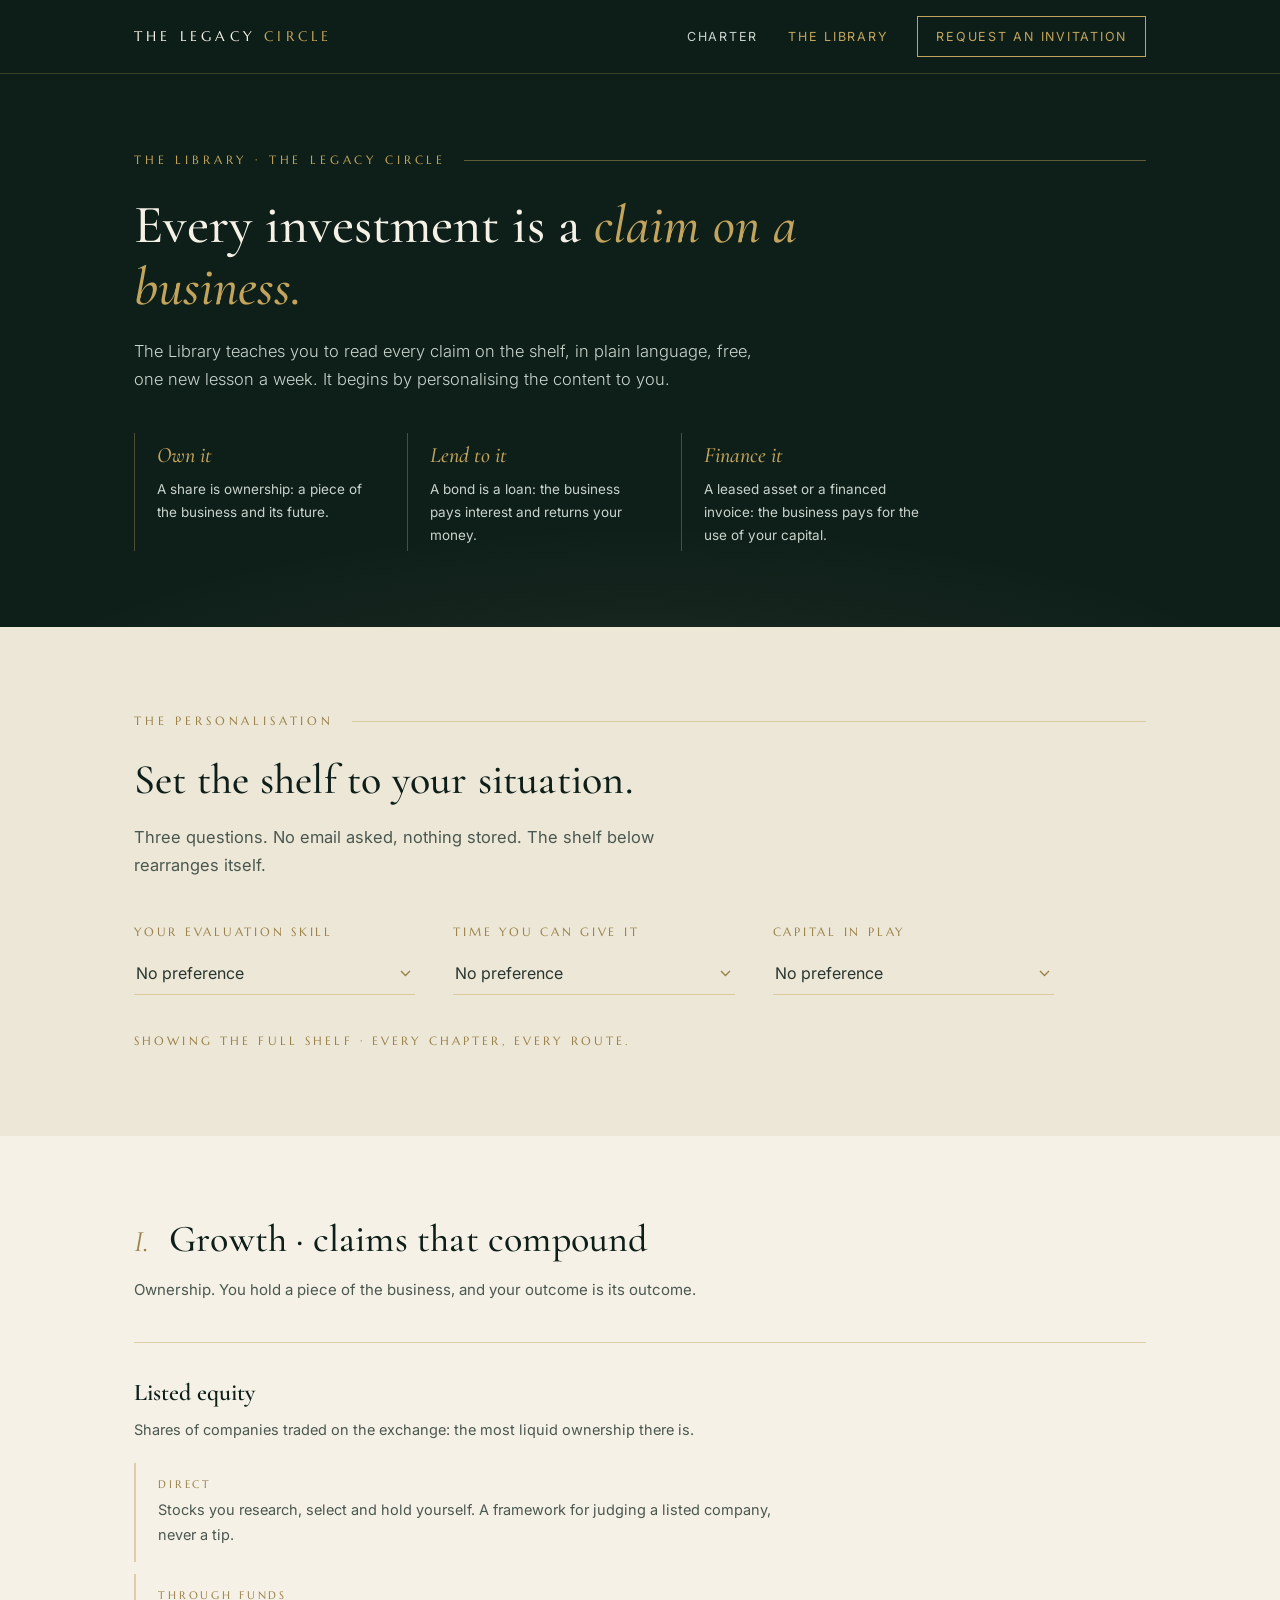
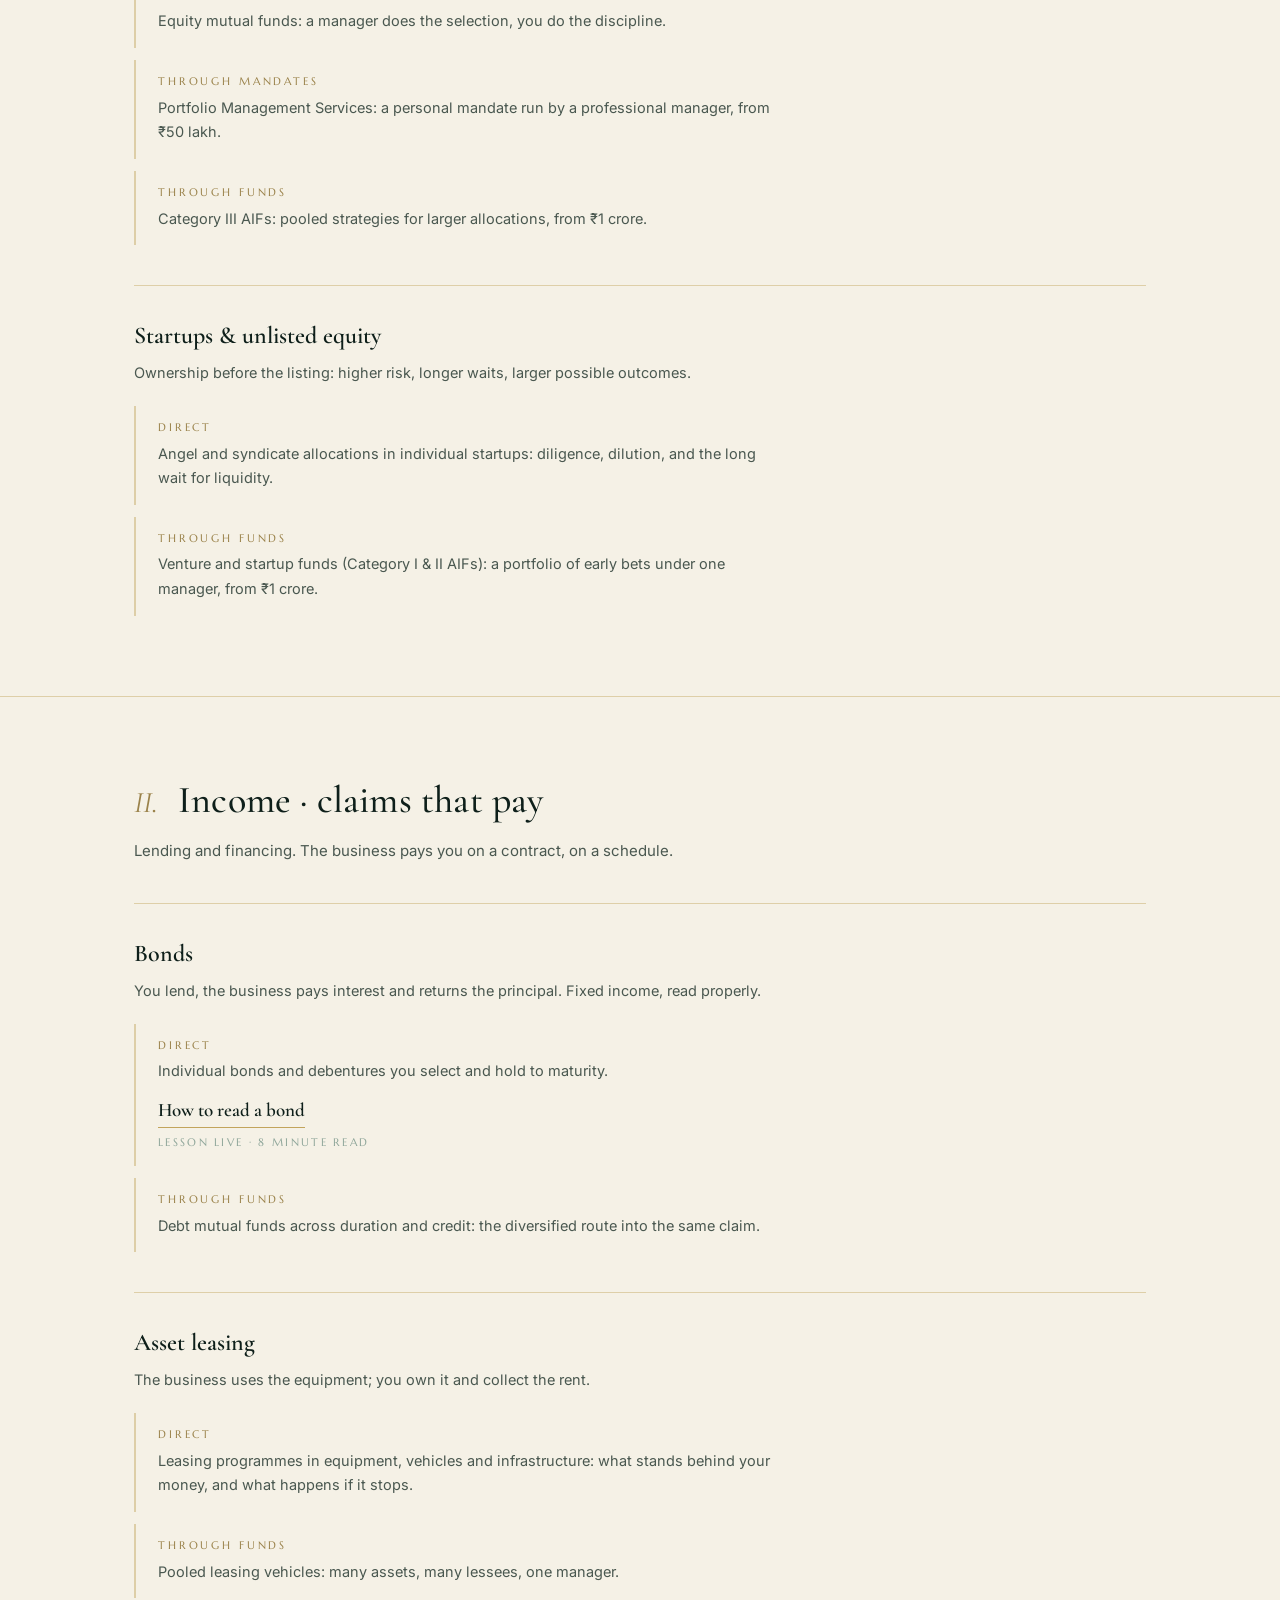
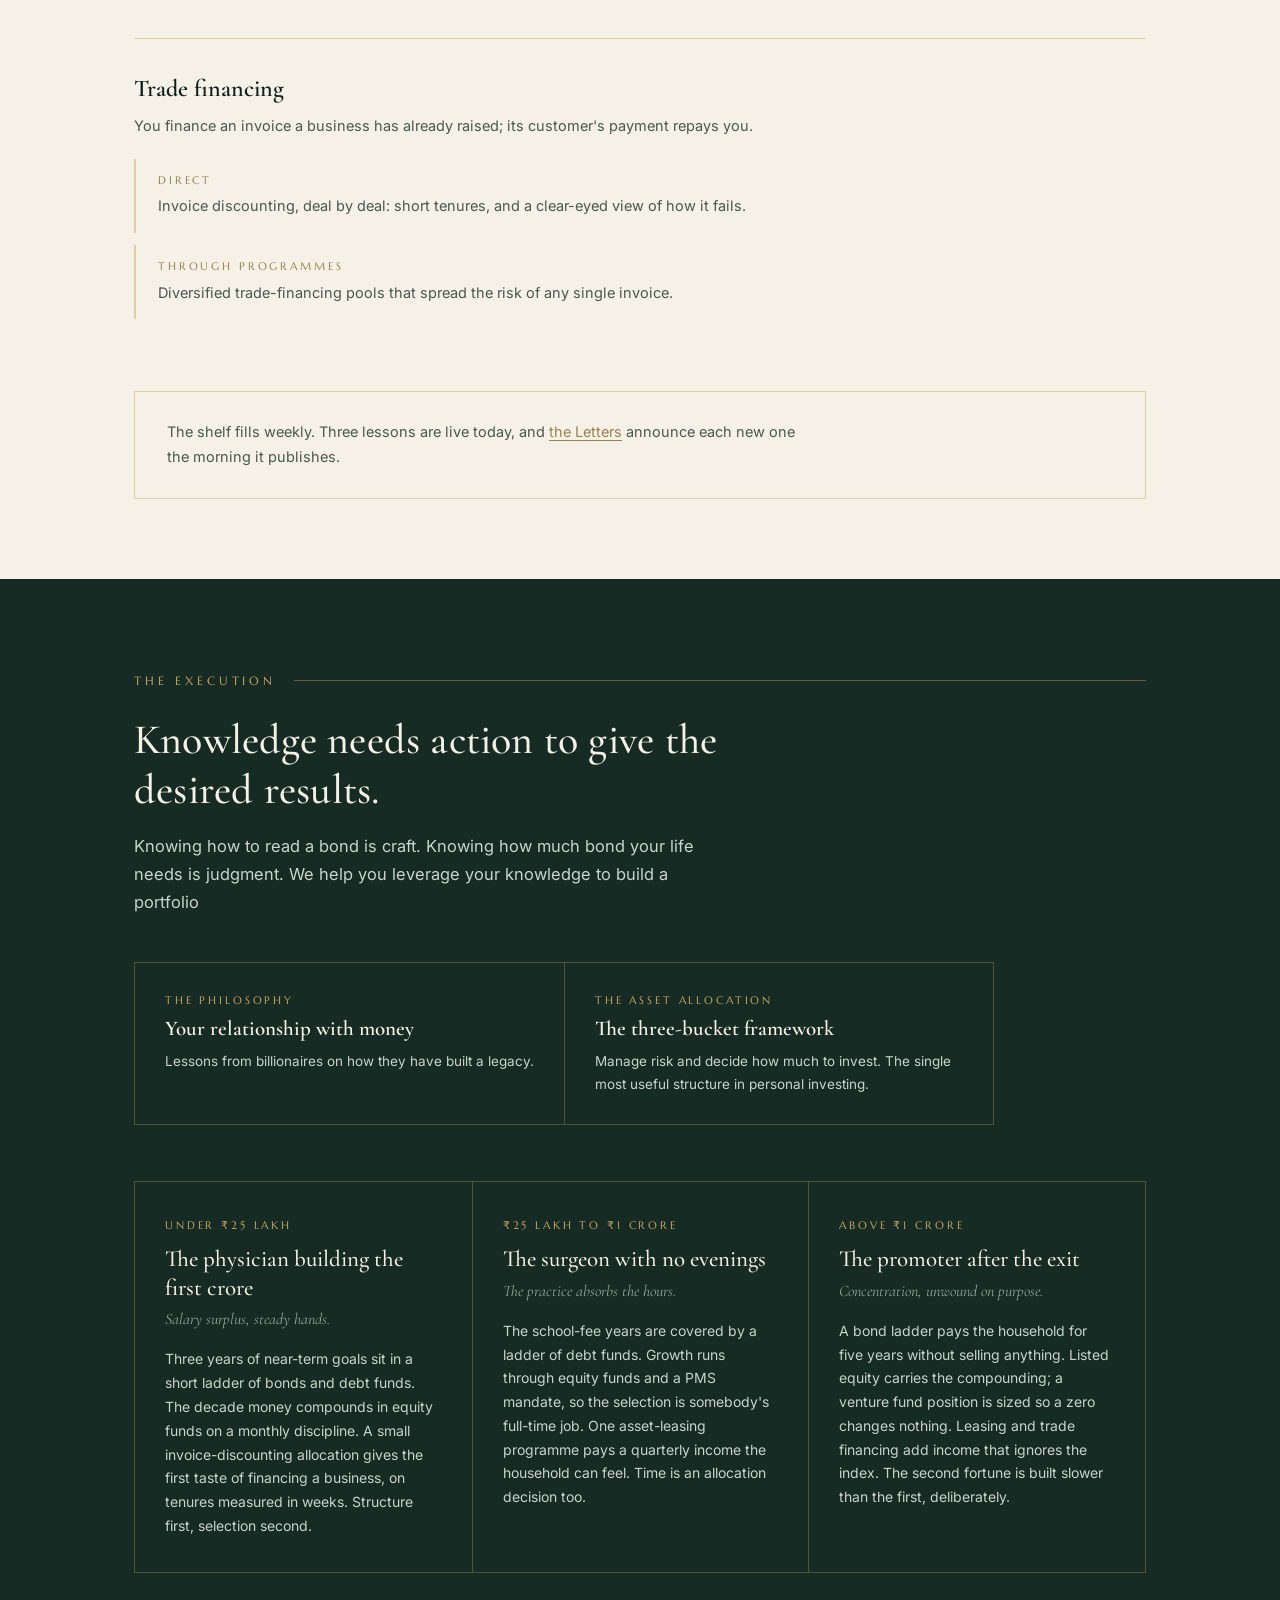
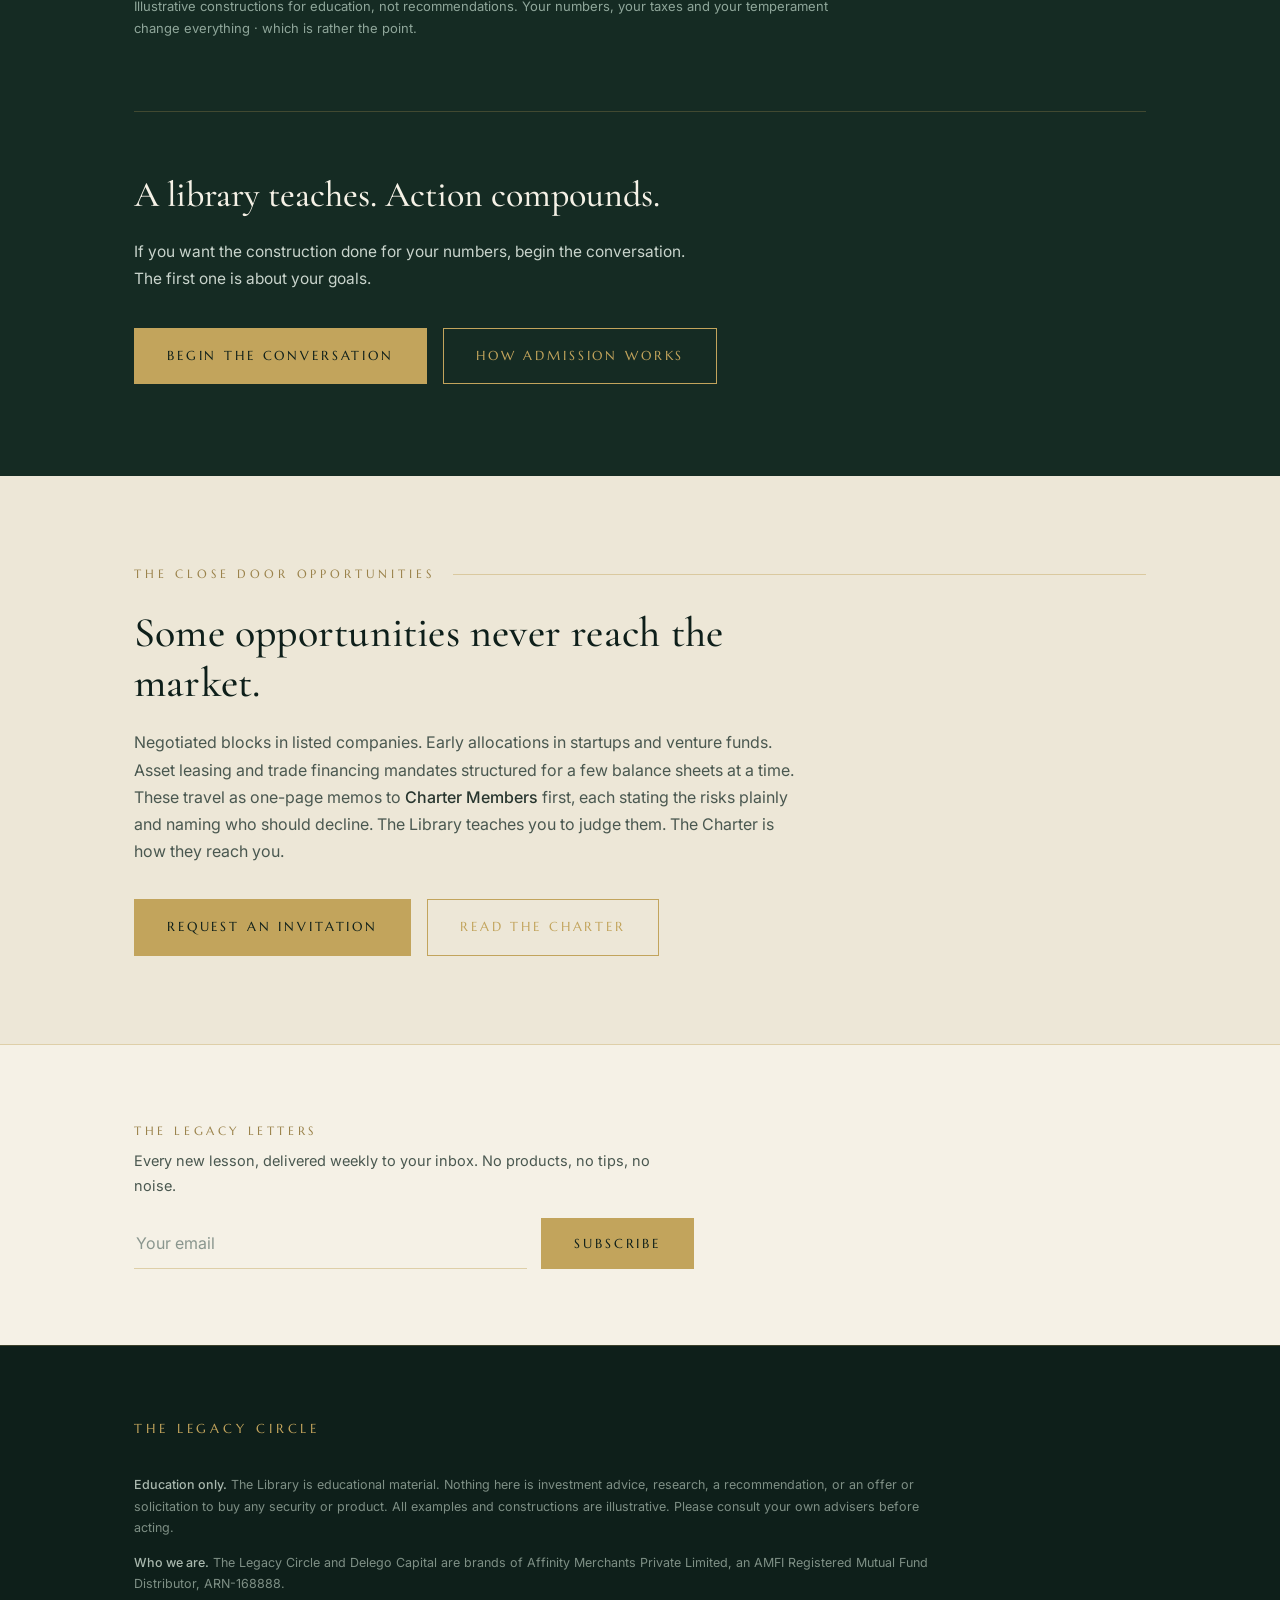
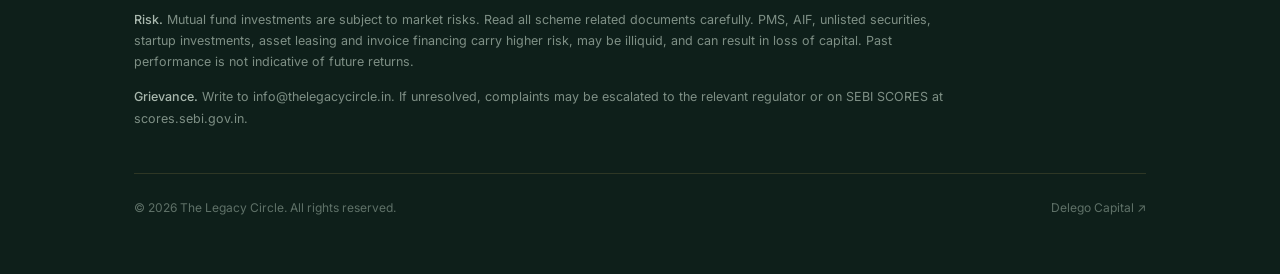
==== library/index.html @ 94597d69 "Update index.html" ====
<!DOCTYPE html>
<html lang="en">
<head>
<meta charset="UTF-8">
<meta name="viewport" content="width=device-width, initial-scale=1.0">
<title>The Library · The Legacy Circle</title>
<meta name="description" content="The Circle's open shelf of investing education. Calibrate to your skill, time and capital, then learn every claim a business can offer you: equity, startups, bonds, asset leasing and trade financing. Free, one lesson a week.">
<link rel="preconnect" href="https://fonts.googleapis.com">
<link rel="preconnect" href="https://fonts.gstatic.com" crossorigin>
<link href="https://fonts.googleapis.com/css2?family=Marcellus&family=Cormorant+Garamond:ital,wght@0,400;0,500;0,600;1,400&family=Inter:wght@300;400;500;600&display=swap" rel="stylesheet">
<style>
/* ============================================================
   The Legacy Circle · The Library (single-page edition)
   Calibration · The Shelf (Growth & Income) · The Plan · The Charter
   ============================================================ */
:root{
  --ink:#0E1F1A;
  --theatre:#152B23;
  --ivory:#F5F1E6;
  --ivory-2:#EDE7D7;
  --brass:#C2A45C;
  --brass-dim:#9A824A;
  --body-dark:#28362F;
  --body-light:#C9D4CC;
  --sage:#8FA69A;
  --rule:rgba(194,164,92,.45);
  --maxw:1060px;
}
*{margin:0;padding:0;box-sizing:border-box}
html{scroll-behavior:smooth}
body{
  font-family:'Inter',-apple-system,BlinkMacSystemFont,'Segoe UI',sans-serif;
  background:var(--ivory);color:var(--body-dark);
  font-weight:400;line-height:1.7;-webkit-font-smoothing:antialiased;
}
::selection{background:var(--brass);color:var(--ink)}
a{color:inherit}

.wrap{max-width:var(--maxw);margin:0 auto;padding:0 24px}

.btn{
  display:inline-block;font-family:'Marcellus',serif;
  font-size:13px;letter-spacing:.22em;text-transform:uppercase;
  padding:16px 32px;border:1px solid var(--brass);
  color:var(--brass);text-decoration:none;background:transparent;
  cursor:pointer;transition:background .25s ease,color .25s ease;
}
.btn:hover{background:var(--brass);color:var(--ink)}
.btn.solid{background:var(--brass);color:var(--ink)}
.btn.solid:hover{background:#D3B76E}
.btn:focus-visible{outline:2px solid var(--brass);outline-offset:3px}

.reveal{opacity:0;transform:translateY(14px);transition:opacity .7s ease,transform .7s ease}
.reveal.in{opacity:1;transform:none}
@media (prefers-reduced-motion:reduce){
  .reveal{opacity:1;transform:none;transition:none}
  html{scroll-behavior:auto}
}
.hid{display:none!important}

.eyebrow{
  font-family:'Marcellus',serif;font-size:12px;letter-spacing:.32em;
  text-transform:uppercase;color:var(--brass-dim);
  display:flex;align-items:center;gap:18px;margin-bottom:24px;
}
.eyebrow::after{content:"";flex:1;height:1px;background:var(--rule)}
.on-green .eyebrow{color:var(--brass)}
h2{
  font-family:'Cormorant Garamond',serif;font-weight:500;
  font-size:clamp(28px,4.2vw,42px);line-height:1.18;
  color:var(--ink);max-width:680px;letter-spacing:.005em;
}
.on-green h2{color:var(--ivory)}
.lede{max-width:600px;margin-top:18px;font-size:16.5px;color:#4A5850}
.on-green .lede{color:var(--body-light)}

/* ---------- nav ---------- */
nav{
  position:fixed;top:0;left:0;right:0;z-index:50;
  background:rgba(14,31,26,.92);backdrop-filter:blur(10px);
  border-bottom:1px solid rgba(194,164,92,.25);
}
.nav-in{max-width:var(--maxw);margin:0 auto;padding:16px 24px;
  display:flex;align-items:center;justify-content:space-between}
.wordmark{
  font-family:'Marcellus',serif;color:var(--ivory);
  font-size:14px;letter-spacing:.3em;text-transform:uppercase;text-decoration:none;
}
.wordmark span{color:var(--brass)}
.nav-links{display:flex;gap:30px;align-items:center}
.nav-links a{
  font-size:12.5px;letter-spacing:.14em;text-transform:uppercase;
  color:var(--body-light);text-decoration:none;transition:color .2s;
}
.nav-links a:hover{color:var(--brass)}
.nav-links a.here{color:var(--brass)}
.nav-cta{border:1px solid var(--brass);color:var(--brass)!important;padding:9px 18px}
.nav-cta:hover{background:var(--brass);color:var(--ink)!important}
@media(max-width:760px){.nav-links a:not(.nav-cta){display:none}}

/* ---------- masthead ---------- */
.masthead{
  background:var(--ink);color:var(--ivory);
  padding:150px 0 76px;position:relative;overflow:hidden;
}
.masthead::before{
  content:"";position:absolute;inset:0;
  background:radial-gradient(ellipse 90% 60% at 50% 120%,rgba(194,164,92,.10),transparent 60%);
  pointer-events:none;
}
.masthead .eyebrow{color:var(--brass)}
.masthead h1{
  font-family:'Cormorant Garamond',serif;font-weight:500;
  font-size:clamp(34px,5.2vw,54px);line-height:1.15;max-width:760px;
}
.masthead h1 em{font-style:italic;color:var(--brass)}
.masthead .lede{max-width:640px;color:var(--body-light);font-weight:300}
.claims{
  margin-top:40px;display:grid;grid-template-columns:repeat(3,1fr);gap:0;max-width:820px;
}
.claim{border-left:1px solid rgba(194,164,92,.35);padding:4px 26px 4px 22px}
.claim b{
  font-family:'Cormorant Garamond',serif;font-style:italic;font-weight:500;
  font-size:22px;color:var(--brass);display:block;margin-bottom:4px;
}
.claim p{font-size:13.5px;color:var(--body-light)}
@media(max-width:760px){.claims{grid-template-columns:1fr;row-gap:22px}}

/* ---------- calibration ---------- */
.cal{background:var(--ivory-2);padding:84px 0}
.cal-grid{
  margin-top:44px;display:grid;grid-template-columns:repeat(3,1fr);
  gap:38px;max-width:920px;
}
.cfield label{
  display:block;font-family:'Marcellus',serif;font-size:11.5px;
  letter-spacing:.24em;text-transform:uppercase;color:var(--brass-dim);margin-bottom:10px;
}
.cfield select{
  width:100%;background:transparent;border:none;
  border-bottom:1px solid var(--rule);
  padding:11px 26px 11px 2px;font-family:'Inter',sans-serif;font-size:16px;
  color:var(--body-dark);border-radius:0;appearance:none;-webkit-appearance:none;
  background-image:url("data:image/svg+xml;utf8,<svg xmlns='http://www.w3.org/2000/svg' width='11' height='7' viewBox='0 0 11 7'><path d='M1 1l4.5 4.5L10 1' fill='none' stroke='%239A824A' stroke-width='1.4'/></svg>");
  background-repeat:no-repeat;background-position:right 4px center;cursor:pointer;
}
.cfield select:focus{outline:none;border-bottom-color:var(--brass)}
.cal-out{
  margin-top:36px;display:flex;align-items:baseline;gap:22px;flex-wrap:wrap;
}
.cal-line{
  font-family:'Marcellus',serif;font-size:12px;letter-spacing:.26em;
  text-transform:uppercase;color:var(--brass-dim);
}
.cal-reset{
  font-size:13px;color:#6B7A70;background:none;border:none;cursor:pointer;
  font-family:'Inter',sans-serif;text-decoration:underline;text-underline-offset:3px;padding:0;
}
.cal-reset:hover{color:var(--brass-dim)}
@media(max-width:760px){.cal-grid{grid-template-columns:1fr;gap:28px}}

/* ---------- the shelf ---------- */
.wing-section{padding:80px 0}
.wing-section + .wing-section{border-top:1px solid var(--rule)}
.wing-head{display:flex;align-items:baseline;gap:20px;flex-wrap:wrap}
.wing-roman{
  font-family:'Cormorant Garamond',serif;font-style:italic;
  font-size:30px;color:var(--brass-dim);
}
.wing-head h2{font-size:clamp(26px,3.8vw,38px)}
.wing-sub{
  margin-top:10px;font-size:15px;color:#4A5850;max-width:600px;
}
.chapter{border-top:1px solid var(--rule);margin-top:40px;padding-top:30px}
.chapter:first-of-type{margin-top:48px}
.chapter h3{
  font-family:'Cormorant Garamond',serif;font-weight:600;
  font-size:24px;color:var(--ink);
}
.ch-note{margin-top:4px;font-size:14.5px;color:#4A5850;max-width:640px}
.routes{margin-top:20px}
.route{
  border-left:2px solid var(--rule);padding:12px 0 14px 22px;margin-top:12px;
}
.r-k{
  font-family:'Marcellus',serif;font-size:11px;letter-spacing:.26em;
  text-transform:uppercase;color:var(--brass-dim);display:block;margin-bottom:5px;
}
.route p{font-size:14.5px;color:#4A5850;max-width:620px}
.lesson-link{
  display:inline-block;margin-top:10px;
  font-family:'Cormorant Garamond',serif;font-weight:600;font-size:19px;
  color:var(--ink);text-decoration:none;border-bottom:1px solid var(--brass);
  padding-bottom:1px;transition:color .2s ease;
}
.lesson-link:hover{color:var(--brass-dim)}
.l-meta{
  display:block;font-family:'Marcellus',serif;font-size:10.5px;
  letter-spacing:.22em;text-transform:uppercase;color:var(--sage);margin-top:6px;
}
.shelf-note{
  margin:72px auto 0;max-width:var(--maxw);
}
.shelf-note-in{
  border:1px solid var(--rule);padding:28px 32px;
  display:flex;justify-content:space-between;align-items:baseline;gap:24px;flex-wrap:wrap;
}
.shelf-note-in p{font-size:14.5px;color:#4A5850;max-width:640px}
.shelf-note-in a{color:var(--brass-dim);text-decoration:underline;text-underline-offset:3px}

/* ---------- the plan ---------- */
.plan-band{background:var(--theatre);padding:92px 0}
.phil-row{
  margin-top:46px;display:grid;grid-template-columns:1fr 1fr;gap:0;
  border:1px solid rgba(194,164,92,.35);max-width:860px;
}
.phil{
  display:block;padding:28px 30px;text-decoration:none;
  border-left:1px solid rgba(194,164,92,.35);transition:background .25s ease;
}
.phil:first-child{border-left:none}
.phil:hover{background:rgba(194,164,92,.07)}
.phil .r-k{color:var(--brass)}
.phil h4{
  font-family:'Cormorant Garamond',serif;font-weight:600;font-size:21px;
  color:var(--ivory);line-height:1.3;
}
.phil p{margin-top:8px;font-size:13.5px;color:var(--body-light)}
@media(max-width:760px){.phil-row{grid-template-columns:1fr}.phil{border-left:none;border-top:1px solid rgba(194,164,92,.35)}.phil:first-child{border-top:none}}

.model-grid{
  margin-top:56px;display:grid;grid-template-columns:repeat(3,1fr);gap:0;
  border:1px solid rgba(194,164,92,.35);
}
.model{padding:34px 30px;border-left:1px solid rgba(194,164,92,.35)}
.model:first-child{border-left:none}
.m-badge{
  display:none;font-family:'Marcellus',serif;font-size:10px;letter-spacing:.22em;
  text-transform:uppercase;color:var(--ink);background:var(--brass);
  padding:5px 10px;margin-bottom:16px;
}
.model.match .m-badge{display:inline-block}
.m-k{
  font-family:'Marcellus',serif;font-size:11px;letter-spacing:.26em;
  text-transform:uppercase;color:var(--brass);display:block;margin-bottom:10px;
}
.model h3{
  font-family:'Cormorant Garamond',serif;font-weight:500;font-size:23px;
  color:var(--ivory);line-height:1.25;
}
.m-sub{
  font-family:'Cormorant Garamond',serif;font-style:italic;
  font-size:16px;color:var(--sage);margin-top:4px;
}
.model p.m-body{margin-top:14px;font-size:14px;color:var(--body-light)}
@media(max-width:900px){.model-grid{grid-template-columns:1fr}.model{border-left:none;border-top:1px solid rgba(194,164,92,.35)}.model:first-child{border-top:none}}
.model-disc{margin-top:22px;font-size:13px;color:var(--sage);max-width:720px}

.plan-close{
  margin-top:72px;border-top:1px solid rgba(194,164,92,.25);padding-top:52px;
}
.plan-close h3{
  font-family:'Cormorant Garamond',serif;font-weight:500;
  font-size:clamp(26px,3.6vw,36px);color:var(--ivory);max-width:620px;
}
.plan-close p{margin-top:14px;font-size:15.5px;color:var(--body-light);max-width:560px}
.ctas{margin-top:36px;display:flex;gap:16px;flex-wrap:wrap}

/* ---------- the charter shelf ---------- */
.charter-band{background:var(--ivory-2);padding:88px 0}
.charter-band p.body{
  margin-top:22px;max-width:660px;font-size:16px;color:#4A5850;
}
.charter-band p.body b{color:var(--body-dark);font-weight:500}

/* ---------- letters strip ---------- */
.sub-strip{padding:76px 0;border-top:1px solid var(--rule)}
.sub-title{
  font-family:'Marcellus',serif;font-size:12px;letter-spacing:.3em;
  text-transform:uppercase;color:var(--brass-dim);margin-bottom:8px;
}
.sub-copy{font-size:14.5px;color:#4A5850;margin-bottom:20px;max-width:560px}
.sub-row{display:flex;gap:14px;flex-wrap:wrap;max-width:560px}
.sub-row input{
  flex:1;min-width:220px;background:transparent;border:none;
  border-bottom:1px solid var(--rule);padding:13px 2px;
  font-family:'Inter',sans-serif;font-size:16px;color:var(--body-dark);border-radius:0;
}
.sub-row input::placeholder{color:#8A968E}
.sub-row input:focus{outline:none;border-bottom-color:var(--brass)}
.sub-msg{margin-top:16px;font-size:14px;color:var(--brass-dim)}
.err{border-bottom-color:#C96A5A!important}

/* ---------- footer ---------- */
footer{background:var(--ink);padding:72px 0 56px;border-top:1px solid rgba(194,164,92,.25)}
.foot-mark{
  font-family:'Marcellus',serif;font-size:13px;letter-spacing:.3em;
  text-transform:uppercase;color:var(--brass);margin-bottom:34px;
}
.compliance p{
  font-size:12.5px;color:#7E8F85;line-height:1.7;max-width:820px;margin-bottom:14px;
}
.compliance b{color:#A9B8AE;font-weight:500}
.foot-line{
  margin-top:44px;padding-top:24px;border-top:1px solid rgba(194,164,92,.18);
  display:flex;justify-content:space-between;flex-wrap:wrap;gap:12px;
  font-size:12px;color:#5F7168;
}
.foot-line a{color:inherit;text-decoration:none}
</style>
<noscript><style>.reveal{opacity:1 !important;transform:none !important}</style></noscript>
</head>
<body>

<nav>
  <div class="nav-in">
    <a class="wordmark" href="/">The Legacy <span>Circle</span></a>
    <div class="nav-links">
      <a href="/#charter">Charter</a>
      <a class="here" href="/library/">The Library</a>
      <a class="nav-cta" href="/#invitation">Request an invitation</a>
    </div>
  </div>
</nav>

<!-- ================= MASTHEAD ================= -->
<header class="masthead">
  <div class="wrap">
    <div class="eyebrow reveal">The Library · The Legacy Circle</div>
    <h1 class="reveal">Every investment is a <em>claim on a business.</em></h1>
    <p class="lede reveal">The Library teaches you to read every claim on the shelf, in plain language, free, one new lesson a week. It begins by personalising the content to you.</p>
    <div class="claims reveal">
      <div class="claim">
        <b>Own it</b>
        <p>A share is ownership: a piece of the business and its future.</p>
      </div>
      <div class="claim">
        <b>Lend to it</b>
        <p>A bond is a loan: the business pays interest and returns your money.</p>
      </div>
      <div class="claim">
        <b>Finance it</b>
        <p>A leased asset or a financed invoice: the business pays for the use of your capital.</p>
      </div>
    </div>
  </div>
</header>

<!-- ================= THE CALIBRATION ================= -->
<section class="cal" id="calibrate">
  <div class="wrap">
    <div class="eyebrow reveal">The Personalisation</div>
    <h2 class="reveal">Set the shelf to your situation.</h2>
    <p class="lede reveal">Three questions. No email asked, nothing stored. The shelf below rearranges itself.</p>

    <div class="cal-grid reveal">
      <div class="cfield">
        <label for="c-skill">Your evaluation skill</label>
        <select id="c-skill">
          <option value="" selected>No preference</option>
          <option value="self">I can read financials &amp; term sheets</option>
          <option value="learning">I am still building that skill</option>
        </select>
      </div>
      <div class="cfield">
        <label for="c-time">Time you can give it</label>
        <select id="c-time">
          <option value="" selected>No preference</option>
          <option value="hands">A few hours every month</option>
          <option value="light">A few hours a year</option>
        </select>
      </div>
      <div class="cfield">
        <label for="c-corpus">Capital in play</label>
        <select id="c-corpus">
          <option value="" selected>No preference</option>
          <option value="0">Under ₹25 lakh</option>
          <option value="1">₹25 lakh to ₹1 crore</option>
          <option value="2">Above ₹1 crore</option>
        </select>
      </div>
    </div>

    <div class="cal-out reveal">
      <span class="cal-line" id="cal-line" aria-live="polite">Showing the full shelf · every chapter, every route.</span>
      <button class="cal-reset hid" id="cal-reset" type="button">Reset</button>
    </div>
  </div>
</section>

<!-- ================= THE SHELF · WING I · GROWTH ================= -->
<section class="wing-section" id="shelf">
  <div class="wrap">
    <div class="wing-head reveal">
      <span class="wing-roman">I.</span>
      <h2>Growth · claims that compound</h2>
    </div>
    <p class="wing-sub reveal">Ownership. You hold a piece of the business, and your outcome is its outcome.</p>

    <div class="chapter reveal" data-chapter>
      <h3>Listed equity</h3>
      <p class="ch-note">Shares of companies traded on the exchange: the most liquid ownership there is.</p>
      <div class="routes">
        <div class="route" data-mode="direct" data-band="0">
          <span class="r-k">Direct</span>
          <p>Stocks you research, select and hold yourself. A framework for judging a listed company, never a tip.</p>
        </div>
        <div class="route" data-mode="funds" data-band="0">
          <span class="r-k">Through funds</span>
          <p>Equity mutual funds: a manager does the selection, you do the discipline.</p>
        </div>
        <div class="route" data-mode="funds" data-band="1">
          <span class="r-k">Through mandates</span>
          <p>Portfolio Management Services: a personal mandate run by a professional manager, from ₹50 lakh.</p>
        </div>
        <div class="route" data-mode="funds" data-band="2">
          <span class="r-k">Through funds</span>
          <p>Category III AIFs: pooled strategies for larger allocations, from ₹1 crore.</p>
        </div>
      </div>
    </div>

    <div class="chapter reveal" data-chapter>
      <h3>Startups &amp; unlisted equity</h3>
      <p class="ch-note">Ownership before the listing: higher risk, longer waits, larger possible outcomes.</p>
      <div class="routes">
        <div class="route" data-mode="direct" data-band="1">
          <span class="r-k">Direct</span>
          <p>Angel and syndicate allocations in individual startups: diligence, dilution, and the long wait for liquidity.</p>
        </div>
        <div class="route" data-mode="funds" data-band="2">
          <span class="r-k">Through funds</span>
          <p>Venture and startup funds (Category I &amp; II AIFs): a portfolio of early bets under one manager, from ₹1 crore.</p>
        </div>
      </div>
    </div>
  </div>
</section>

<!-- ================= THE SHELF · WING II · INCOME ================= -->
<section class="wing-section">
  <div class="wrap">
    <div class="wing-head reveal">
      <span class="wing-roman">II.</span>
      <h2>Income · claims that pay</h2>
    </div>
    <p class="wing-sub reveal">Lending and financing. The business pays you on a contract, on a schedule.</p>

    <div class="chapter reveal" data-chapter>
      <h3>Bonds</h3>
      <p class="ch-note">You lend, the business pays interest and returns the principal. Fixed income, read properly.</p>
      <div class="routes">
        <div class="route" data-mode="direct" data-band="0">
          <span class="r-k">Direct</span>
          <p>Individual bonds and debentures you select and hold to maturity.</p>
          <a class="lesson-link" href="/library/how-to-read-a-bond.html">How to read a bond</a>
          <span class="l-meta">Lesson live · 8 minute read</span>
        </div>
        <div class="route" data-mode="funds" data-band="0">
          <span class="r-k">Through funds</span>
          <p>Debt mutual funds across duration and credit: the diversified route into the same claim.</p>
        </div>
      </div>
    </div>

    <div class="chapter reveal" data-chapter>
      <h3>Asset leasing</h3>
      <p class="ch-note">The business uses the equipment; you own it and collect the rent.</p>
      <div class="routes">
        <div class="route" data-mode="direct" data-band="1">
          <span class="r-k">Direct</span>
          <p>Leasing programmes in equipment, vehicles and infrastructure: what stands behind your money, and what happens if it stops.</p>
        </div>
        <div class="route" data-mode="funds" data-band="2">
          <span class="r-k">Through funds</span>
          <p>Pooled leasing vehicles: many assets, many lessees, one manager.</p>
        </div>
      </div>
    </div>

    <div class="chapter reveal" data-chapter>
      <h3>Trade financing</h3>
      <p class="ch-note">You finance an invoice a business has already raised; its customer's payment repays you.</p>
      <div class="routes">
        <div class="route" data-mode="direct" data-band="0">
          <span class="r-k">Direct</span>
          <p>Invoice discounting, deal by deal: short tenures, and a clear-eyed view of how it fails.</p>
        </div>
        <div class="route" data-mode="funds" data-band="1">
          <span class="r-k">Through programmes</span>
          <p>Diversified trade-financing pools that spread the risk of any single invoice.</p>
        </div>
      </div>
    </div>

    <div class="shelf-note reveal">
      <div class="shelf-note-in">
        <p>The shelf fills weekly. Three lessons are live today, and <a href="#letters">the Letters</a> announce each new one the morning it publishes.</p>
      </div>
    </div>
  </div>
</section>

<!-- ================= THE PLAN ================= -->
<section class="plan-band on-green" id="plan">
  <div class="wrap">
    <div class="eyebrow reveal">The Execution</div>
    <h2 class="reveal">Knowledge needs action to give the desired results.</h2>
    <p class="lede reveal">Knowing how to read a bond is craft. Knowing how much bond your life needs is judgment. We help you leverage your knowledge to build a portfolio</p>

    <div class="phil-row reveal">
      <a class="phil" href="/library/what-money-should-buy.html">
        <span class="r-k">The philosophy</span>
        <h4>Your relationship with money</h4>
        <p>Lessons from billionaires on how they have built a legacy.</p>
      </a>
      <a class="phil" href="/library/three-bucket-framework.html">
        <span class="r-k">The Asset Allocation</span>
        <h4>The three-bucket framework</h4>
        <p>Manage risk and decide how much to invest. The single most useful structure in personal investing.</p>
      </a>
    </div>

    <div class="model-grid reveal" id="models">
      <div class="model" data-band="0">
        <span class="m-badge">Closest to your calibration</span>
        <span class="m-k">Under ₹25 lakh</span>
        <h3>The physician building the first crore</h3>
        <p class="m-sub">Salary surplus, steady hands.</p>
        <p class="m-body">Three years of near-term goals sit in a short ladder of bonds and debt funds. The decade money compounds in equity funds on a monthly discipline. A small invoice-discounting allocation gives the first taste of financing a business, on tenures measured in weeks. Structure first, selection second.</p>
      </div>
      <div class="model" data-band="1">
        <span class="m-badge">Closest to your calibration</span>
        <span class="m-k">₹25 lakh to ₹1 crore</span>
        <h3>The surgeon with no evenings</h3>
        <p class="m-sub">The practice absorbs the hours.</p>
        <p class="m-body">The school-fee years are covered by a ladder of debt funds. Growth runs through equity funds and a PMS mandate, so the selection is somebody's full-time job. One asset-leasing programme pays a quarterly income the household can feel. Time is an allocation decision too.</p>
      </div>
      <div class="model" data-band="2">
        <span class="m-badge">Closest to your calibration</span>
        <span class="m-k">Above ₹1 crore</span>
        <h3>The promoter after the exit</h3>
        <p class="m-sub">Concentration, unwound on purpose.</p>
        <p class="m-body">A bond ladder pays the household for five years without selling anything. Listed equity carries the compounding; a venture fund position is sized so a zero changes nothing. Leasing and trade financing add income that ignores the index. The second fortune is built slower than the first, deliberately.</p>
      </div>
    </div>
    <p class="model-disc reveal">Illustrative constructions for education, not recommendations. Your numbers, your taxes and your temperament change everything · which is rather the point.</p>

    <div class="plan-close reveal">
      <h3>A library teaches. Action compounds.</h3>
      <p>If you want the construction done for your numbers, begin the conversation. The first one is about your goals.</p>
      <div class="ctas">
        <a class="btn solid" href="/#invitation">Begin the conversation</a>
        <a class="btn" href="/#admission">How admission works</a>
      </div>
    </div>
  </div>
</section>

<!-- ================= THE SHELF BEHIND THE SHELF ================= -->
<section class="charter-band">
  <div class="wrap">
    <div class="eyebrow reveal">The close door opportunities</div>
    <h2 class="reveal">Some opportunities never reach the market.</h2>
    <p class="body reveal">Negotiated blocks in listed companies. Early allocations in startups and venture funds. Asset leasing and trade financing mandates structured for a few balance sheets at a time. These travel as one-page memos to <b>Charter Members</b> first, each stating the risks plainly and naming who should decline. The Library teaches you to judge them. The Charter is how they reach you.</p>
    <div class="ctas reveal" style="margin-top:34px">
      <a class="btn solid" href="/#invitation">Request an invitation</a>
      <a class="btn" href="/#charter">Read the Charter</a>
    </div>
  </div>
</section>

<!-- ================= THE LETTERS ================= -->
<section class="sub-strip" id="letters">
  <div class="wrap">
    <p class="sub-title">The Legacy Letters</p>
    <p class="sub-copy">Every new lesson, delivered weekly to your inbox. No products, no tips, no noise.</p>
    <div class="sub-row" data-sub-form>
      <input type="email" placeholder="Your email" aria-label="Email for The Legacy Letters" autocomplete="email">
      <button class="btn solid" type="button">Subscribe</button>
    </div>
    <p class="sub-msg" hidden>Welcome to the Letters. Your first lesson reaches you this week.</p>
  </div>
</section>

<!-- ================= FOOTER ================= -->
<footer>
  <div class="wrap">
    <div class="foot-mark">The Legacy Circle</div>
    <div class="compliance">
      <p><b>Education only.</b> The Library is educational material. Nothing here is investment advice, research, a recommendation, or an offer or solicitation to buy any security or product. All examples and constructions are illustrative. Please consult your own advisers before acting.</p>
      <p><b>Who we are.</b> The Legacy Circle and Delego Capital are brands of Affinity Merchants Private Limited, an AMFI Registered Mutual Fund Distributor, ARN-168888.</p>
      <p><b>Risk.</b> Mutual fund investments are subject to market risks. Read all scheme related documents carefully. PMS, AIF, unlisted securities, startup investments, asset leasing and invoice financing carry higher risk, may be illiquid, and can result in loss of capital. Past performance is not indicative of future returns.</p>
      <p><b>Grievance.</b> Write to info@thelegacycircle.in. If unresolved, complaints may be escalated to the relevant regulator or on SEBI SCORES at scores.sebi.gov.in.</p>
    </div>
    <div class="foot-line">
      <span>© 2026 The Legacy Circle. All rights reserved.</span>
      <a href="https://delegocapital.com">Delego Capital ↗</a>
    </div>
  </div>
</footer>

<script src="/config.js"></script>
<script>
// The Legacy Circle · Library page script

// Scroll reveal (respects reduced motion)
(function(){
  const prefersReduced = window.matchMedia('(prefers-reduced-motion: reduce)').matches;
  const els = document.querySelectorAll('.reveal');
  if (prefersReduced || !('IntersectionObserver' in window)) {
    els.forEach(e => e.classList.add('in'));
  } else {
    const io = new IntersectionObserver((entries) => {
      entries.forEach(en => { if (en.isIntersecting) { en.target.classList.add('in'); io.unobserve(en.target); } });
    }, { threshold: 0.12 });
    els.forEach(e => io.observe(e));
  }
})();

// ---------- The Calibration ----------
(function(){
  const skill  = document.getElementById('c-skill');
  const time   = document.getElementById('c-time');
  const corpus = document.getElementById('c-corpus');
  const line   = document.getElementById('cal-line');
  const reset  = document.getElementById('cal-reset');
  const models = document.getElementById('models');
  if (!skill || !time || !corpus) return;

  function modeFrom(s, t){
    if (s === 'self' && t === 'hands') return 'direct';
    if (s === 'learning' || t === 'light') return 'funds';
    return 'both';
  }

  function calibrate(){
    const mode = modeFrom(skill.value, time.value);
    const band = corpus.value === '' ? 3 : parseInt(corpus.value, 10);
    let routesOpen = 0;

    // Routes
    document.querySelectorAll('.route').forEach(r => {
      const okMode = mode === 'both' || r.dataset.mode === mode;
      const okBand = parseInt(r.dataset.band, 10) <= band;
      const show = okMode && okBand;
      r.classList.toggle('hid', !show);
      if (show) routesOpen++;
    });

    // Chapters hide when all their routes hide
    let chaptersOpen = 0;
    document.querySelectorAll('[data-chapter]').forEach(ch => {
      const visible = ch.querySelectorAll('.route:not(.hid)').length > 0;
      ch.classList.toggle('hid', !visible);
      if (visible) chaptersOpen++;
    });

    // Wings hide when all their chapters hide
    document.querySelectorAll('.wing-section').forEach(w => {
      const visible = w.querySelectorAll('[data-chapter]:not(.hid)').length > 0;
      w.classList.toggle('hid', !visible);
    });

    // Model constructions: badge and lead with the matching corpus
    if (models){
      models.querySelectorAll('.model').forEach(m => m.classList.remove('match'));
      if (band !== 3){
        const m = models.querySelector('.model[data-band="' + band + '"]');
        if (m){ m.classList.add('match'); models.prepend(m); }
      }
    }

    // Result line
    const untouched = !skill.value && !time.value && !corpus.value;
    if (untouched){
      line.textContent = 'Showing the full shelf · every chapter, every route.';
    } else {
      const modeTxt = mode === 'direct' ? 'Direct routes lead'
                    : mode === 'funds'  ? 'Managed routes lead'
                    : 'Direct and managed routes shown';
      line.textContent = modeTxt + ' · ' + chaptersOpen + ' chapters, ' + routesOpen + ' routes open.';
    }
    reset.classList.toggle('hid', untouched);
  }

  [skill, time, corpus].forEach(el => el.addEventListener('change', calibrate));
  reset.addEventListener('click', () => {
    skill.value = ''; time.value = ''; corpus.value = '';
    calibrate();
  });
})();

// ---------- Supabase (config in /config.js; degrades gracefully until keys are pasted) ----------
async function tlcInsert(table, row){
  const c = window.TLC_CONFIG || {};
  if (!c.SUPABASE_URL || !c.SUPABASE_ANON_KEY) return { ok:true, offline:true };
  try{
    const r = await fetch(c.SUPABASE_URL + '/rest/v1/' + table, {
      method:'POST',
      headers:{
        'apikey': c.SUPABASE_ANON_KEY,
        'Authorization': 'Bearer ' + c.SUPABASE_ANON_KEY,
        'Content-Type': 'application/json',
        'Prefer': 'return=minimal'
      },
      body: JSON.stringify(row)
    });
    return { ok: r.ok || r.status === 409 }; // 409 = already subscribed, treat as success
  }catch(e){ return { ok:false }; }
}

// Legacy Letters subscribe (any element carrying data-sub-form)
document.querySelectorAll('[data-sub-form]').forEach(formEl => {
  const input = formEl.querySelector('input');
  const btn = formEl.querySelector('button');
  const msg = formEl.parentElement.querySelector('.sub-msg');
  btn.addEventListener('click', async () => {
    const email = (input.value || '').trim().toLowerCase();
    const valid = /^[^\s@]+@[^\s@]+\.[^\s@]+$/.test(email);
    input.classList.toggle('err', !valid);
    if (!valid) return;
    btn.disabled = true; btn.textContent = 'Joining…';
    const res = await tlcInsert('subscribers', { email, source: 'library' });
    if (!res.ok){
      btn.disabled = false; btn.textContent = 'Subscribe';
      alert('Could not subscribe just now. Please try again, or write to info@thelegacycircle.in.');
      return;
    }
    formEl.style.display = 'none';
    if (msg) msg.hidden = false;
  });
});
</script>
</body>
</html>
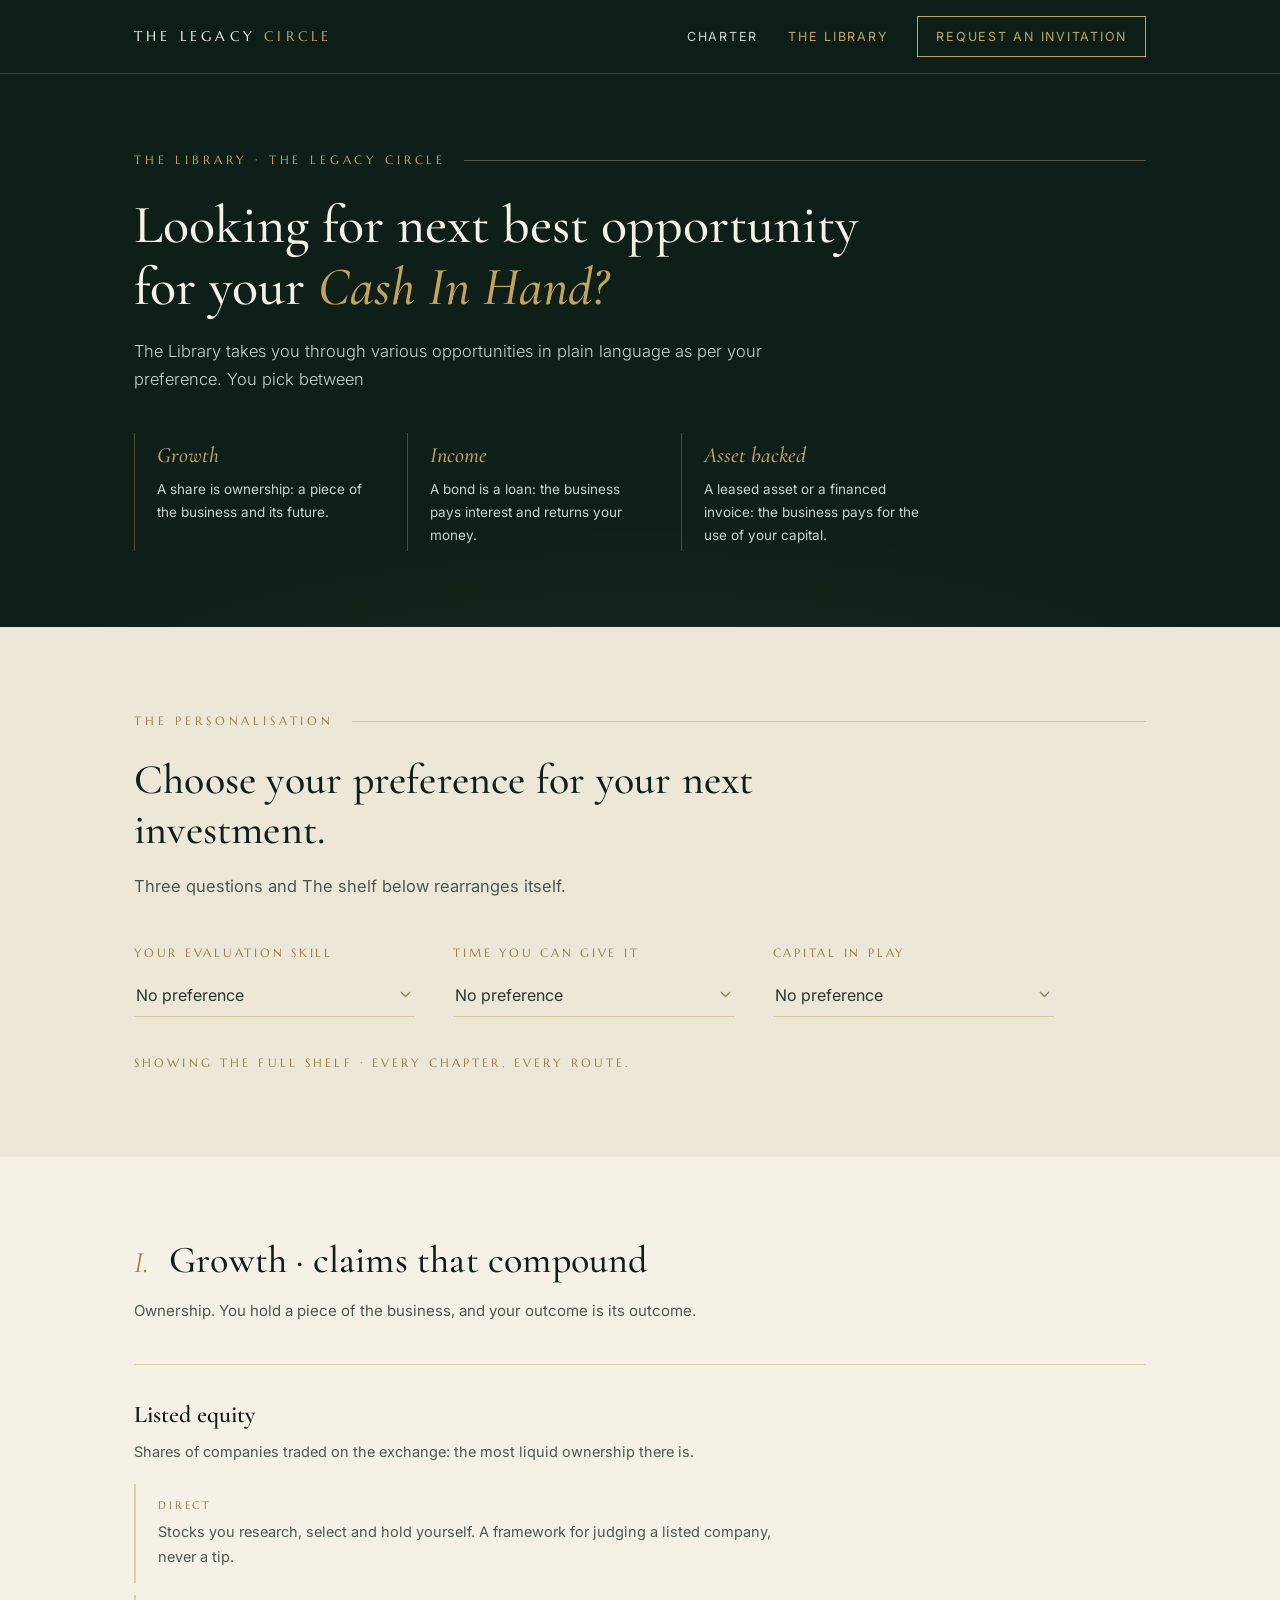
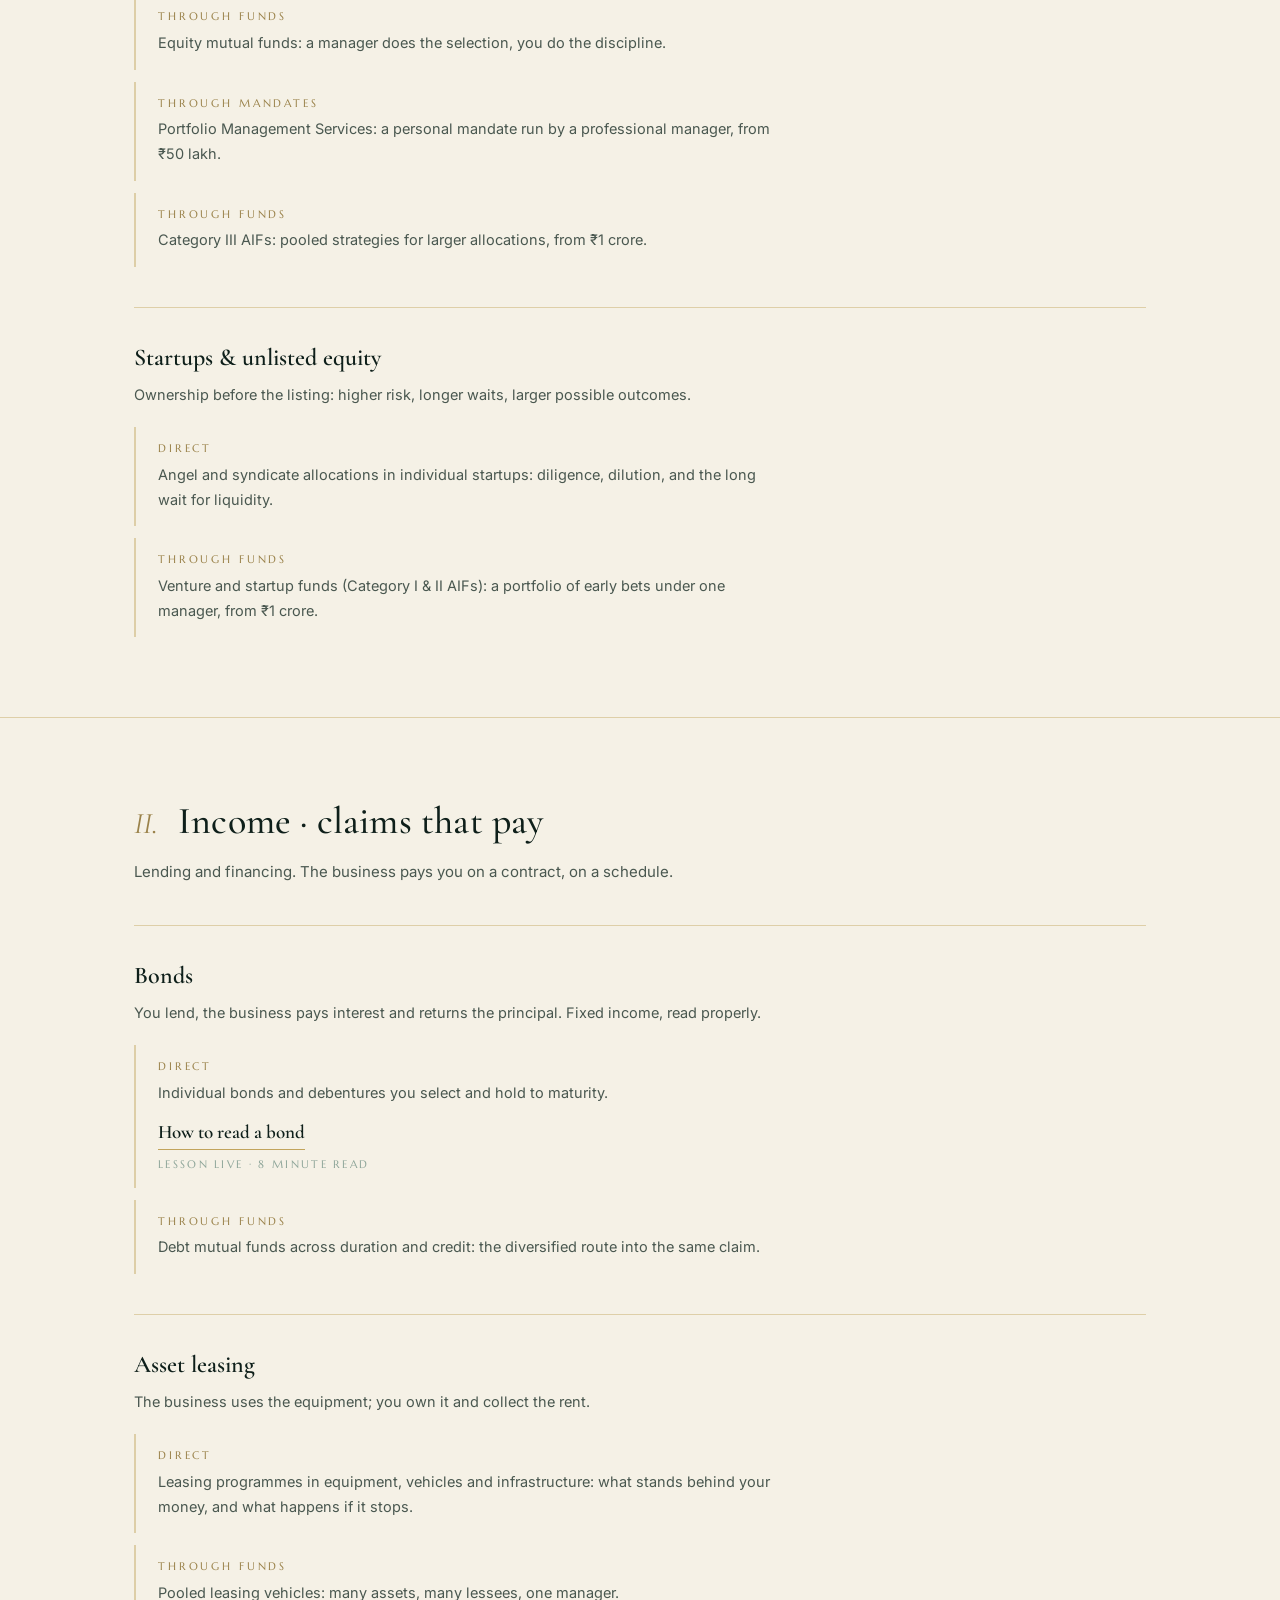
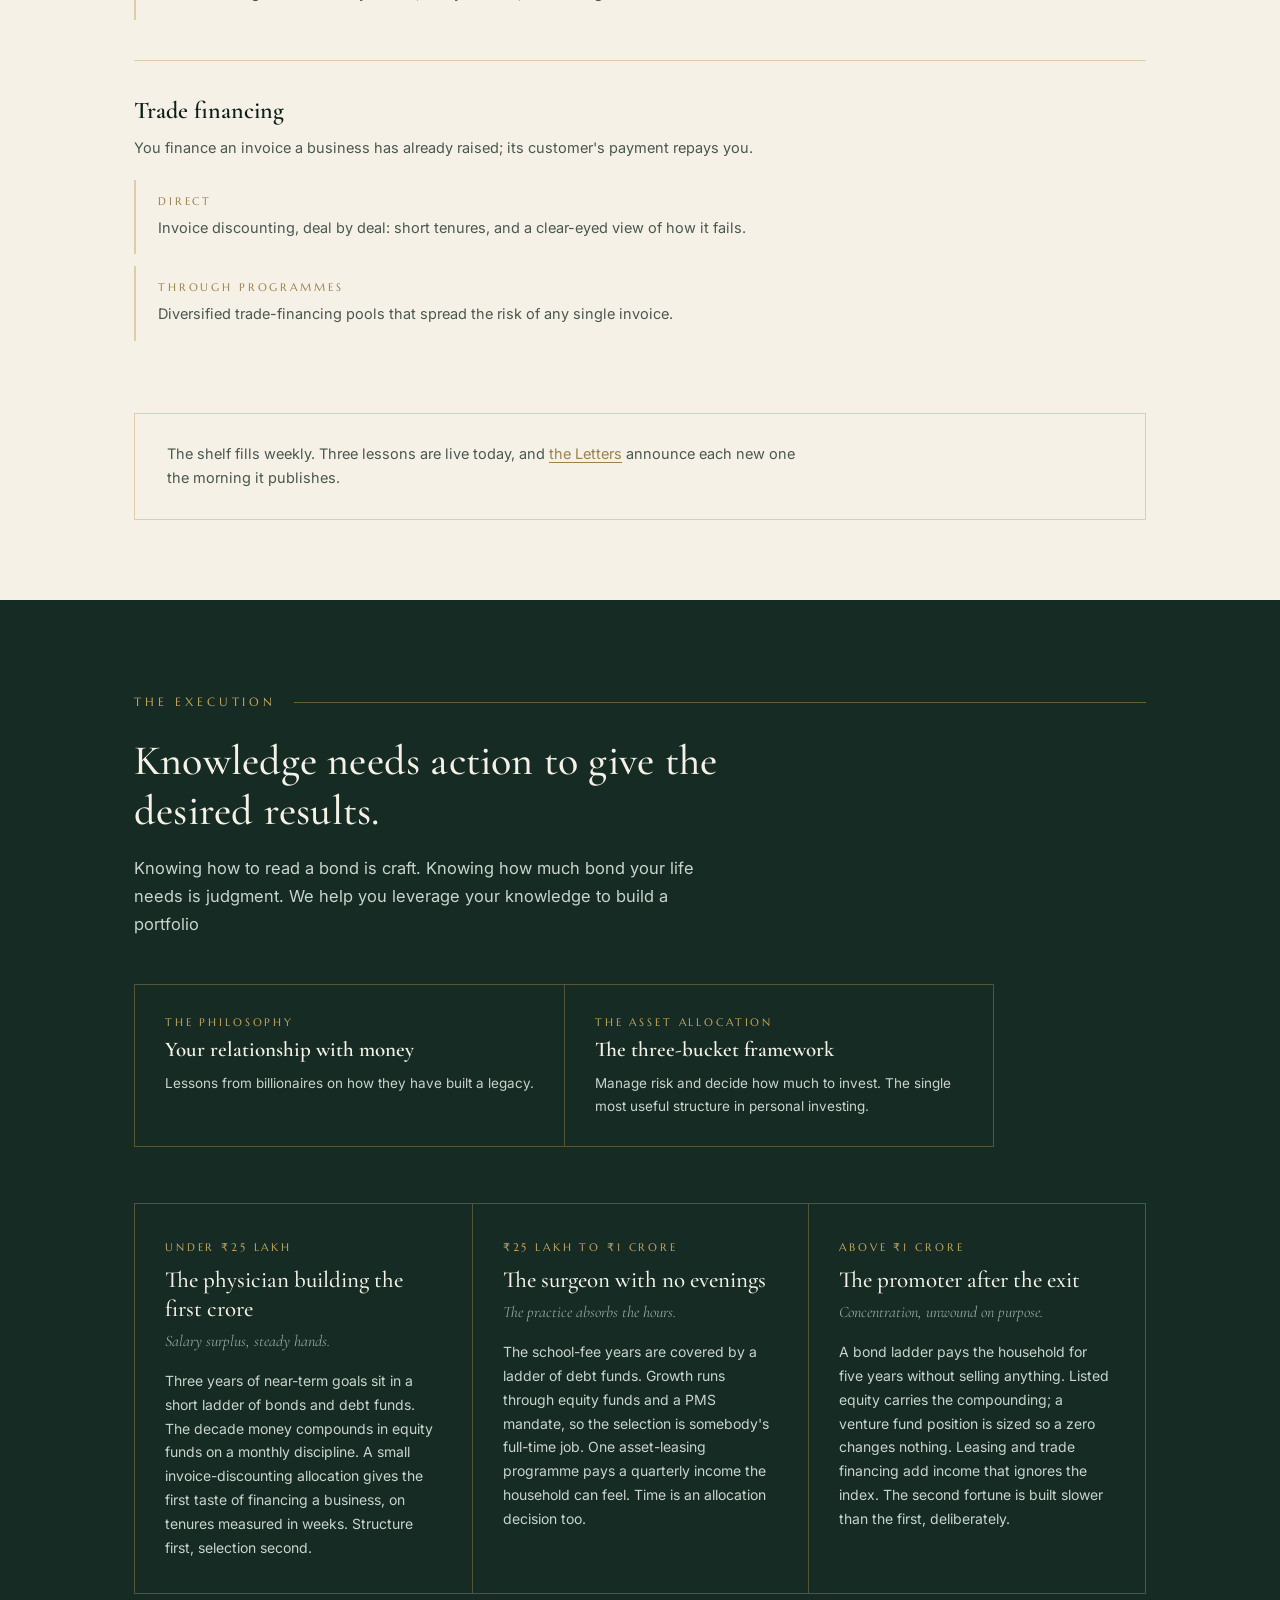
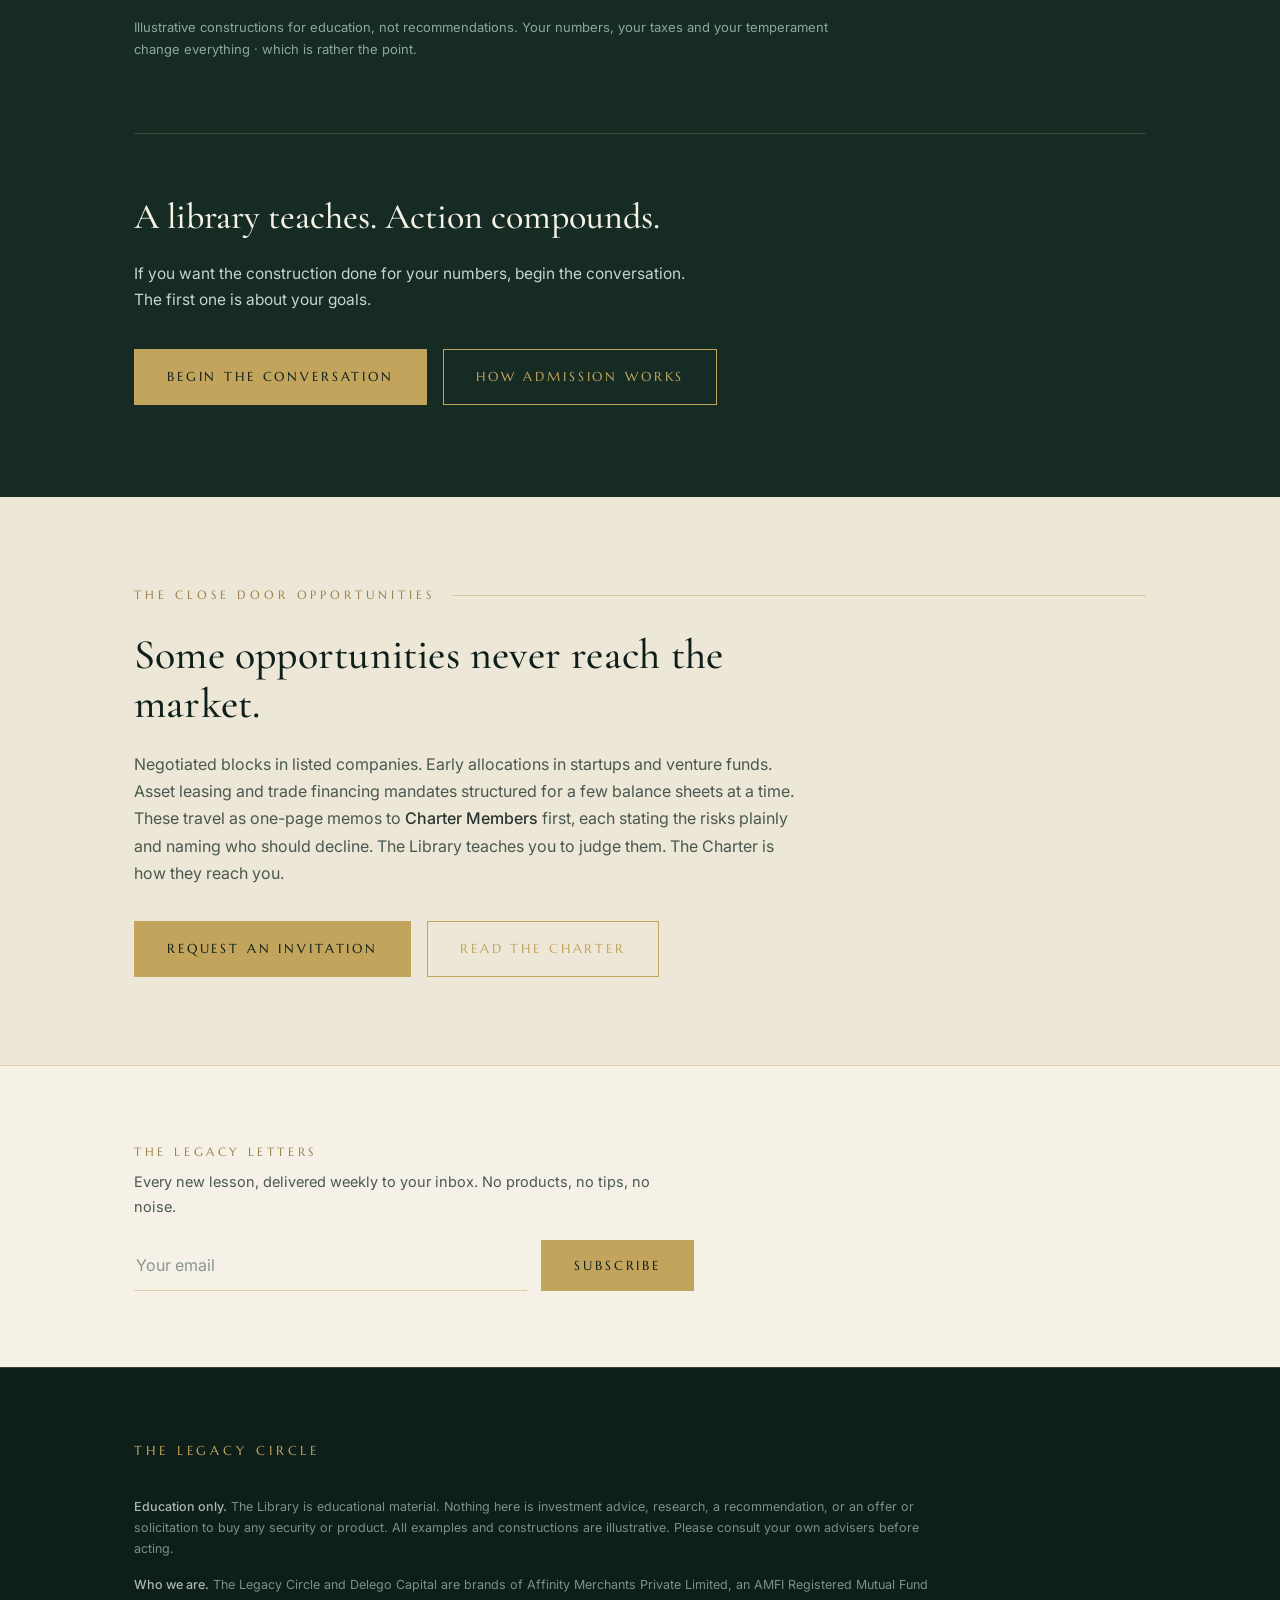
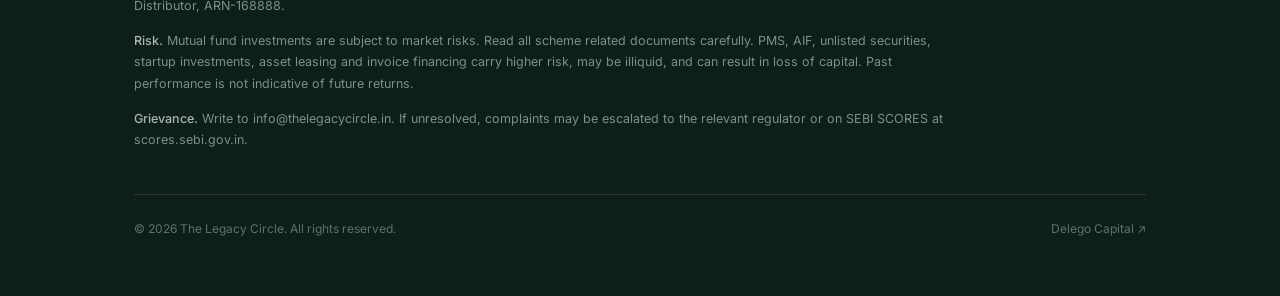
==== commit ae50a167: "Update index.html" ====
--- a/library/index.html
+++ b/library/index.html
@@ -327,19 +327,19 @@
 <header class="masthead">
   <div class="wrap">
     <div class="eyebrow reveal">The Library · The Legacy Circle</div>
-    <h1 class="reveal">Every investment is a <em>claim on a business.</em></h1>
-    <p class="lede reveal">The Library teaches you to read every claim on the shelf, in plain language, free, one new lesson a week. It begins by personalising the content to you.</p>
+    <h1 class="reveal">Looking for next best opportunity for your <em>Cash In Hand?</em></h1>
+    <p class="lede reveal">The Library takes you through various opportunities in plain language as per your preference. You pick between </p>
     <div class="claims reveal">
       <div class="claim">
-        <b>Own it</b>
+        <b>Growth</b>
         <p>A share is ownership: a piece of the business and its future.</p>
       </div>
       <div class="claim">
-        <b>Lend to it</b>
+        <b>Income</b>
         <p>A bond is a loan: the business pays interest and returns your money.</p>
       </div>
       <div class="claim">
-        <b>Finance it</b>
+        <b>Asset backed</b>
         <p>A leased asset or a financed invoice: the business pays for the use of your capital.</p>
       </div>
     </div>
@@ -350,8 +350,8 @@
 <section class="cal" id="calibrate">
   <div class="wrap">
     <div class="eyebrow reveal">The Personalisation</div>
-    <h2 class="reveal">Set the shelf to your situation.</h2>
-    <p class="lede reveal">Three questions. No email asked, nothing stored. The shelf below rearranges itself.</p>
+    <h2 class="reveal">Choose your preference for your next investment.</h2>
+    <p class="lede reveal">Three questions and The shelf below rearranges itself.</p>
 
     <div class="cal-grid reveal">
       <div class="cfield">
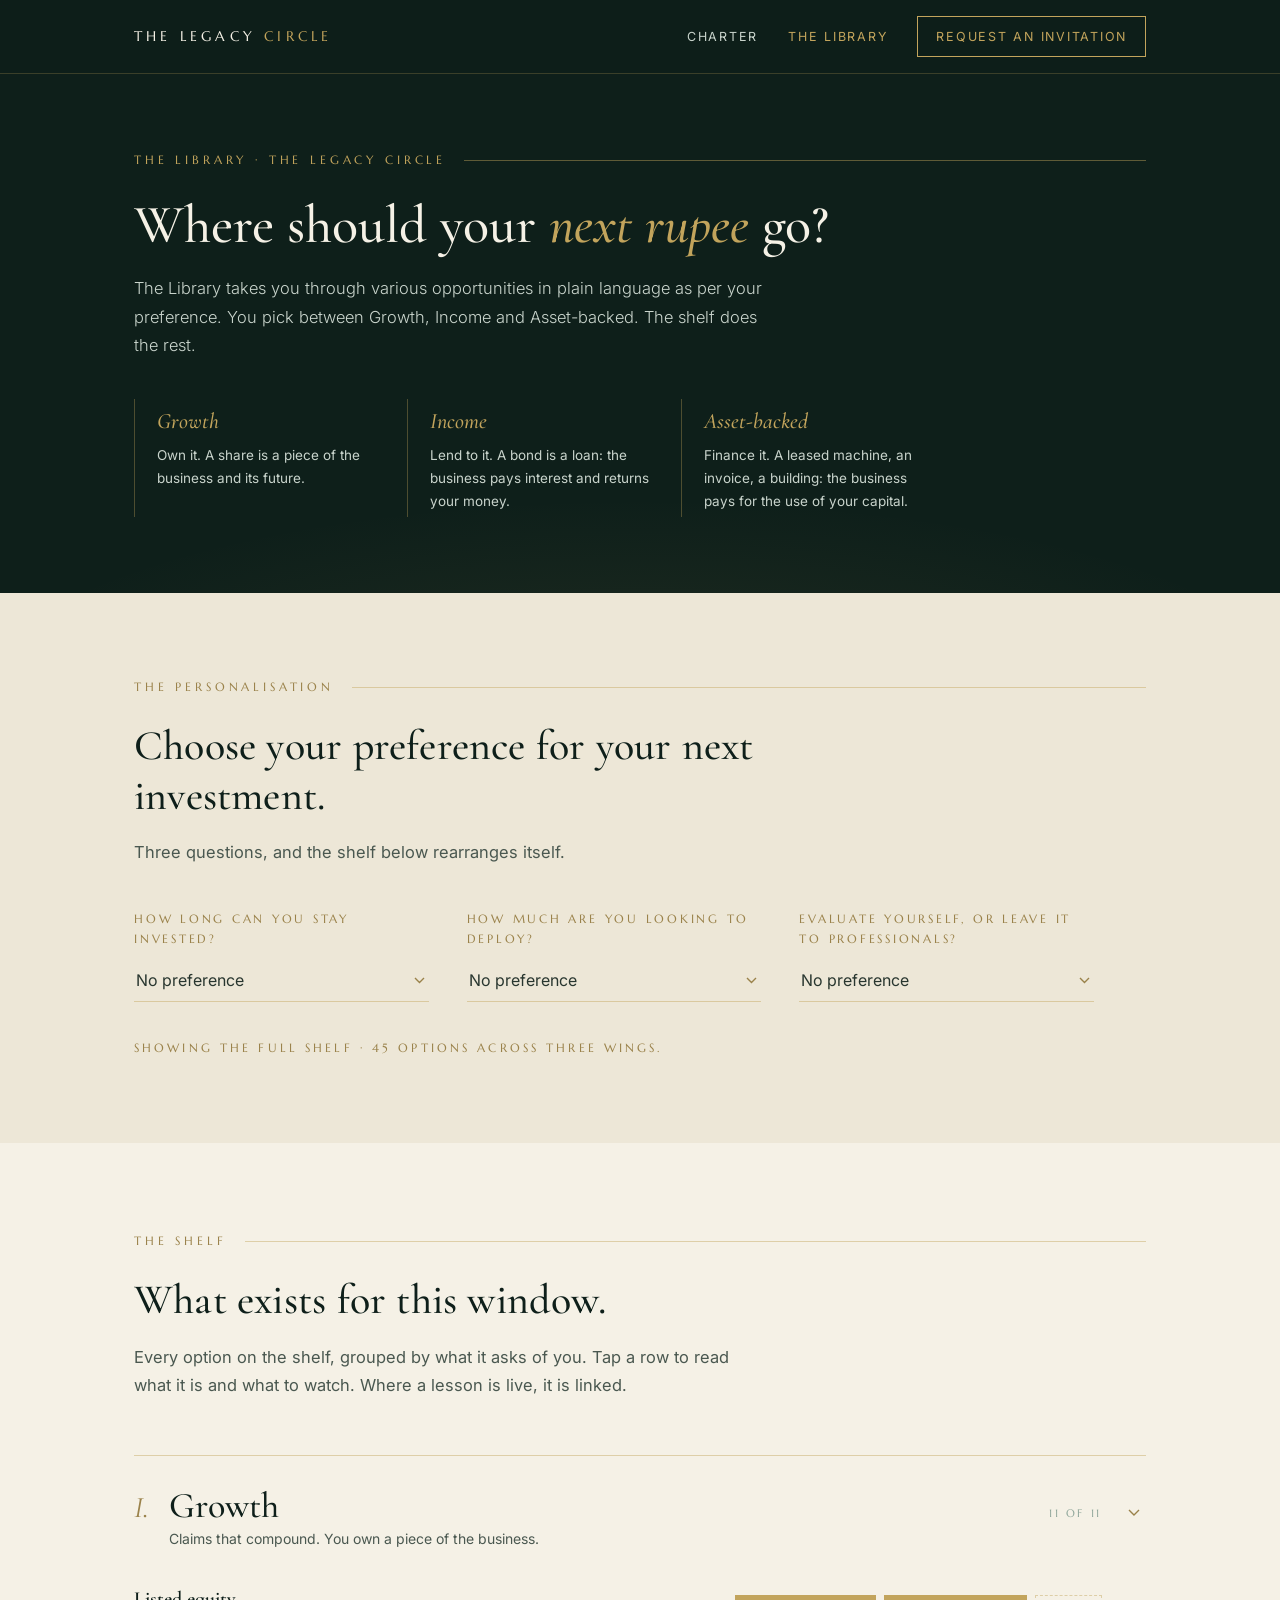
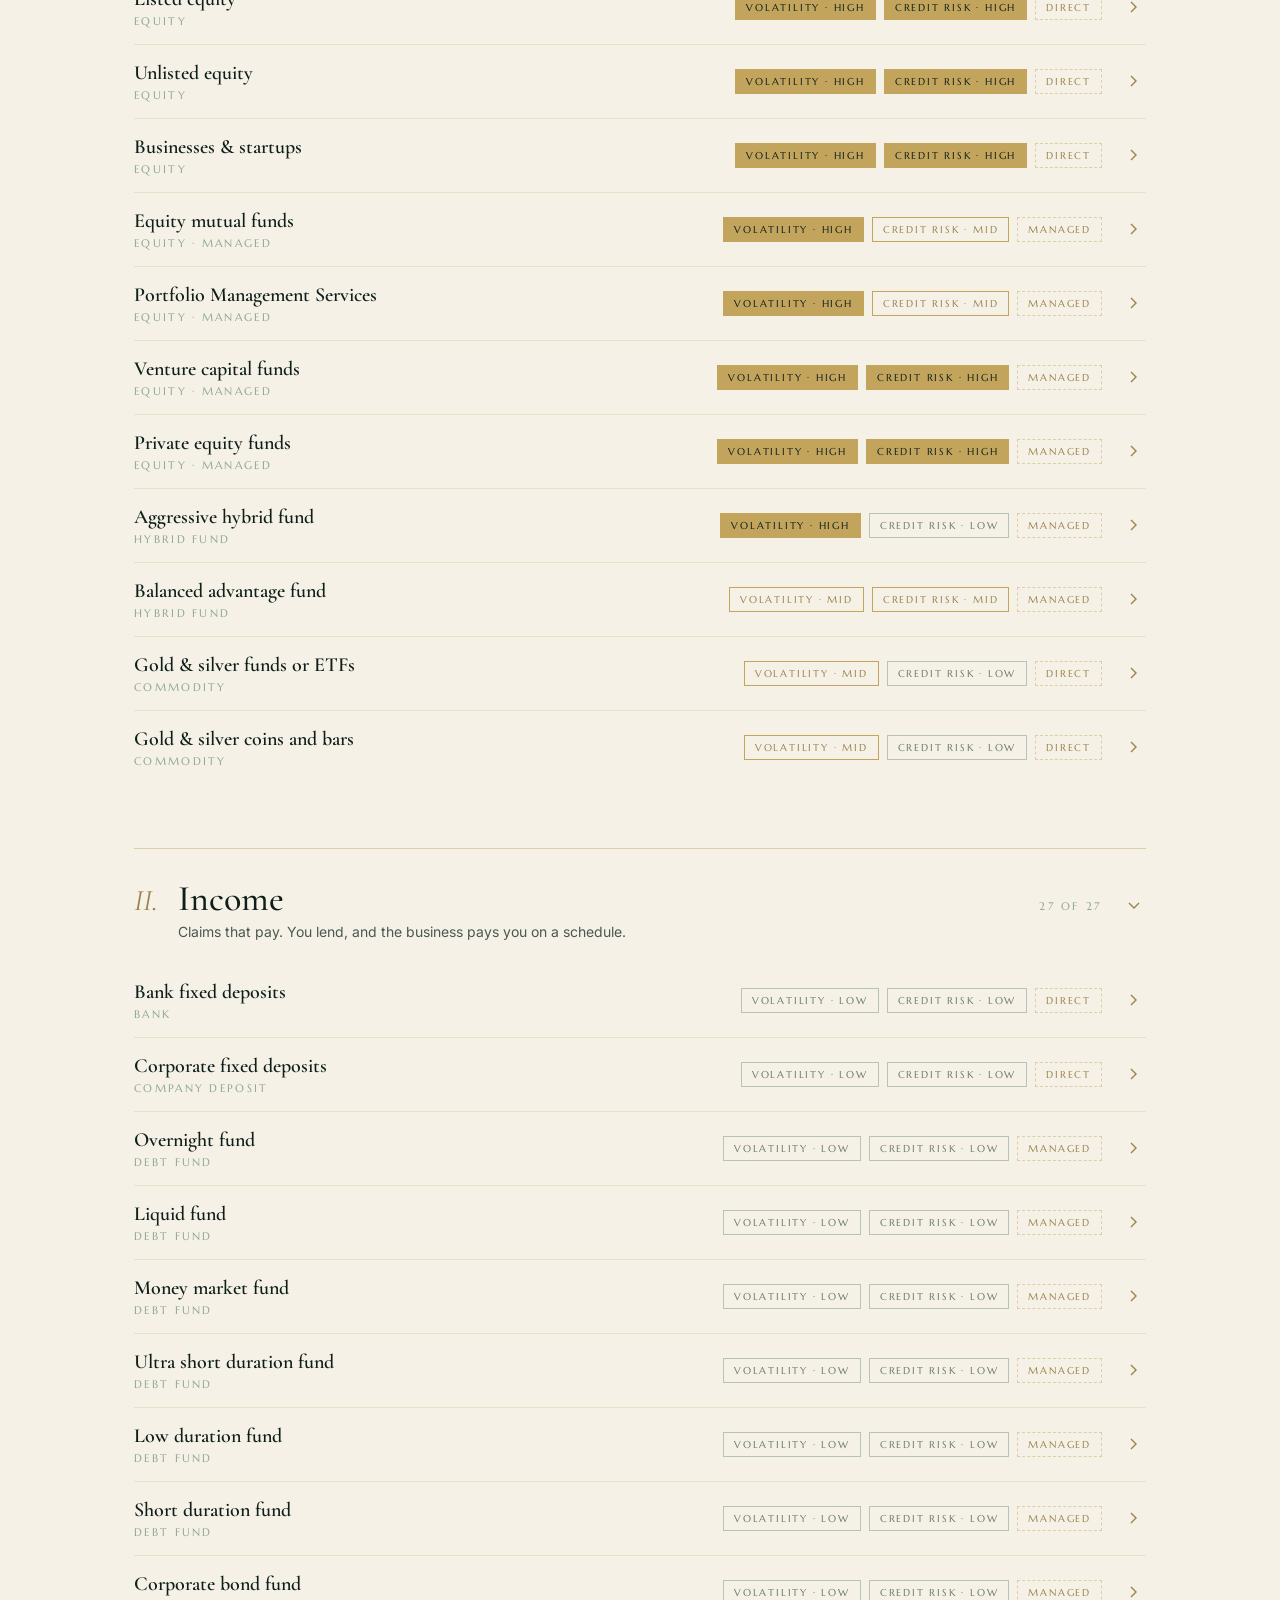
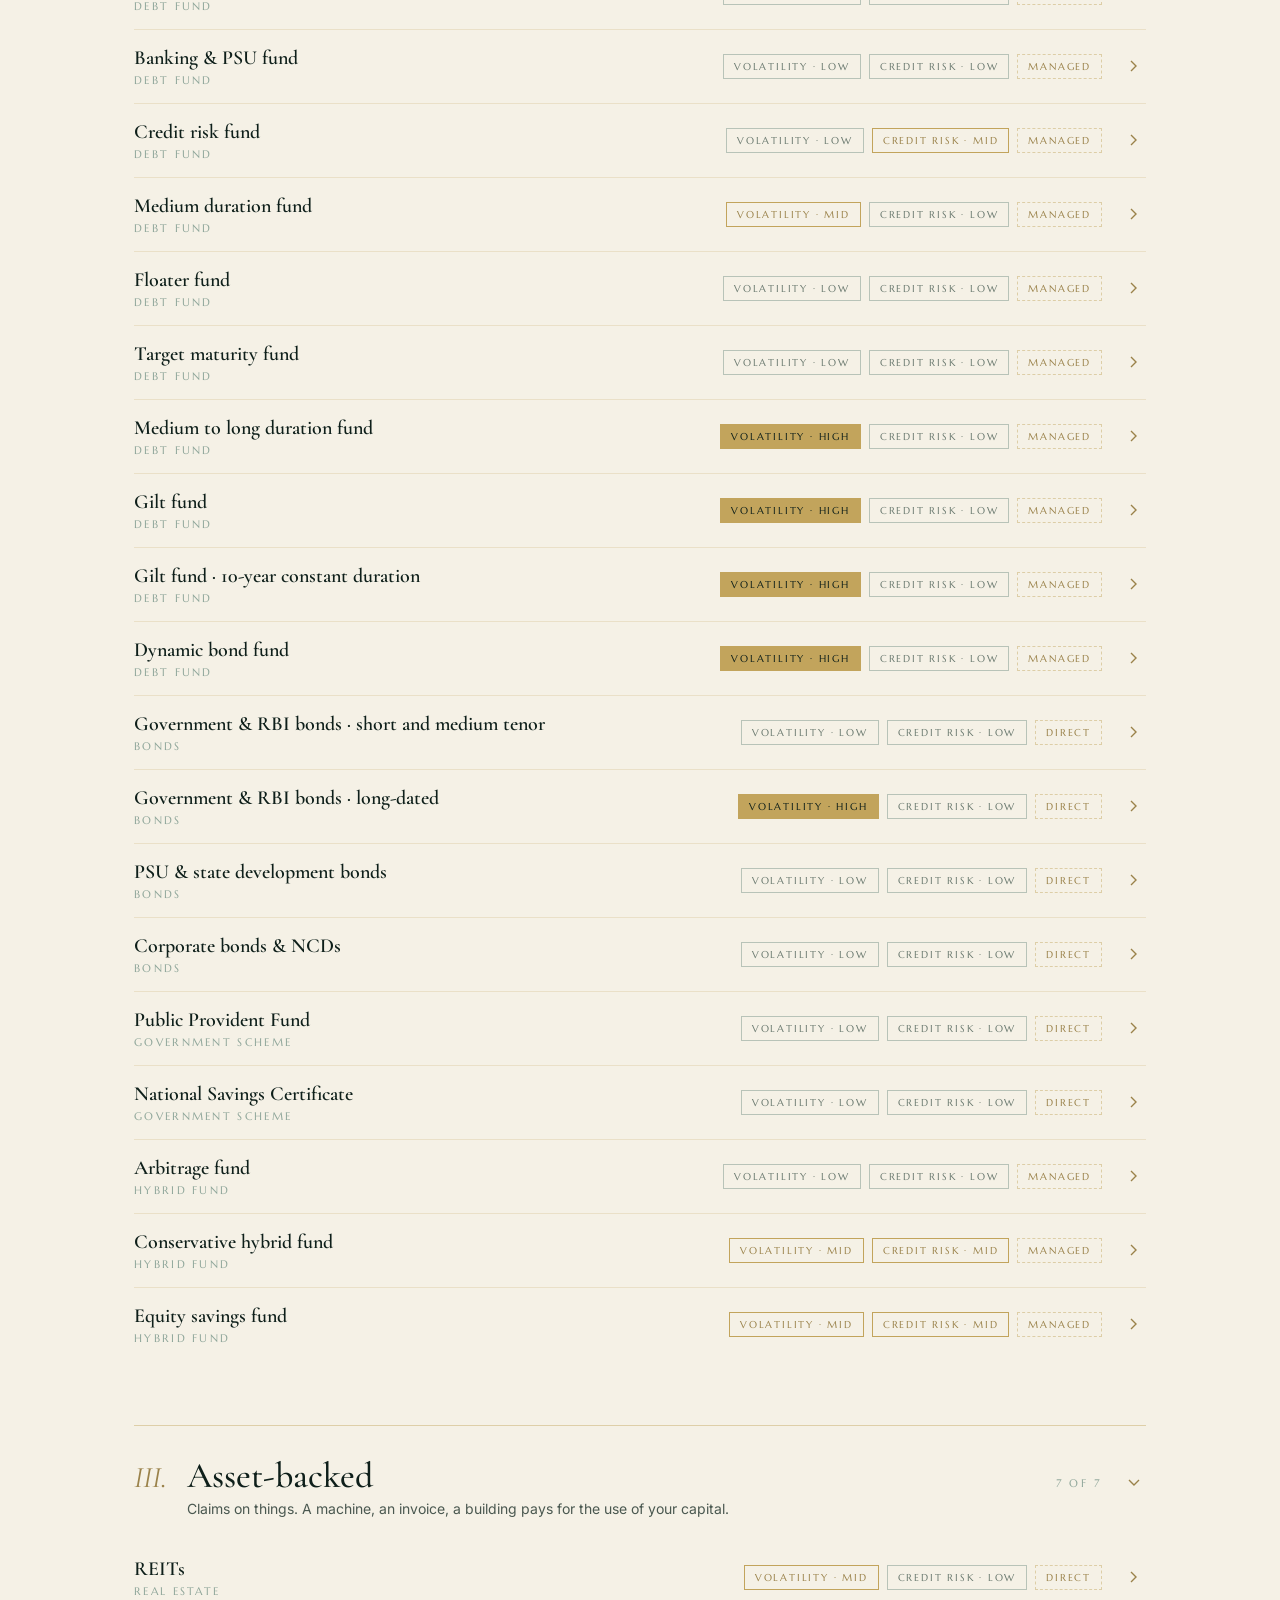
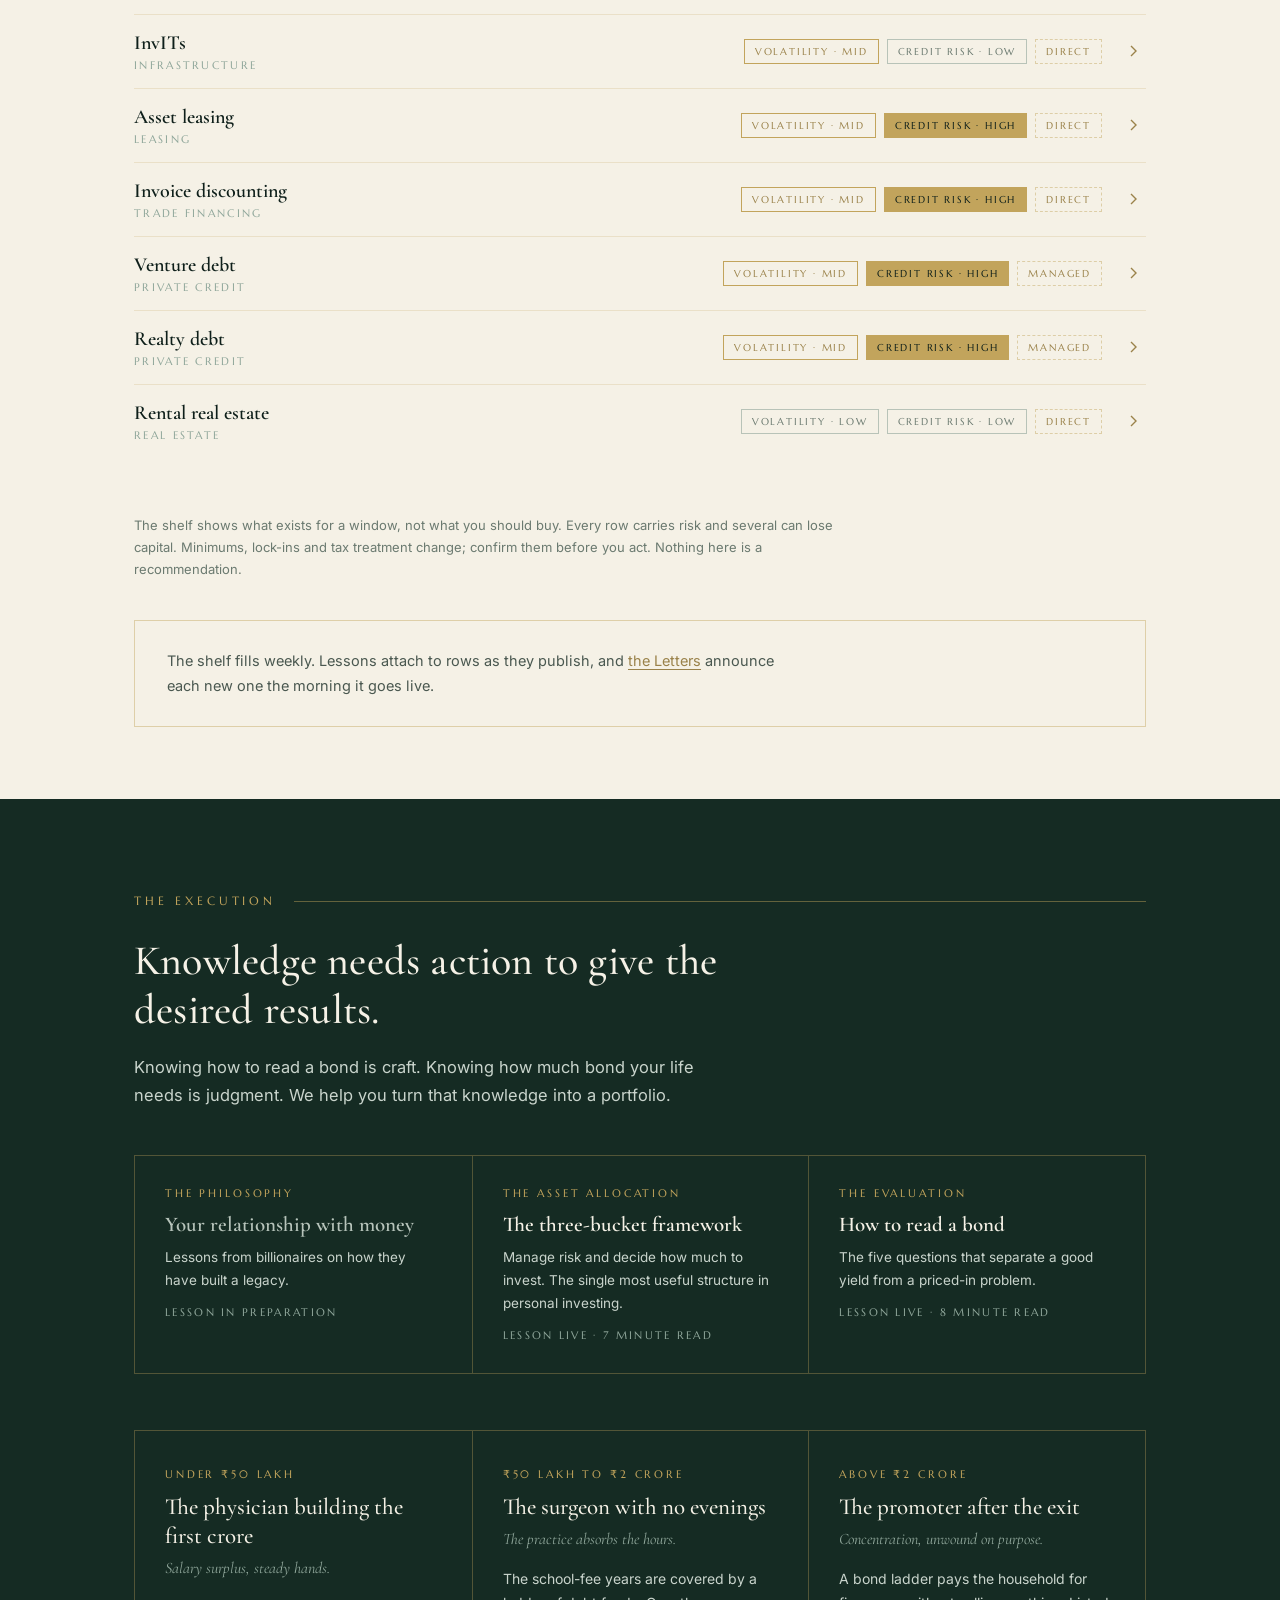
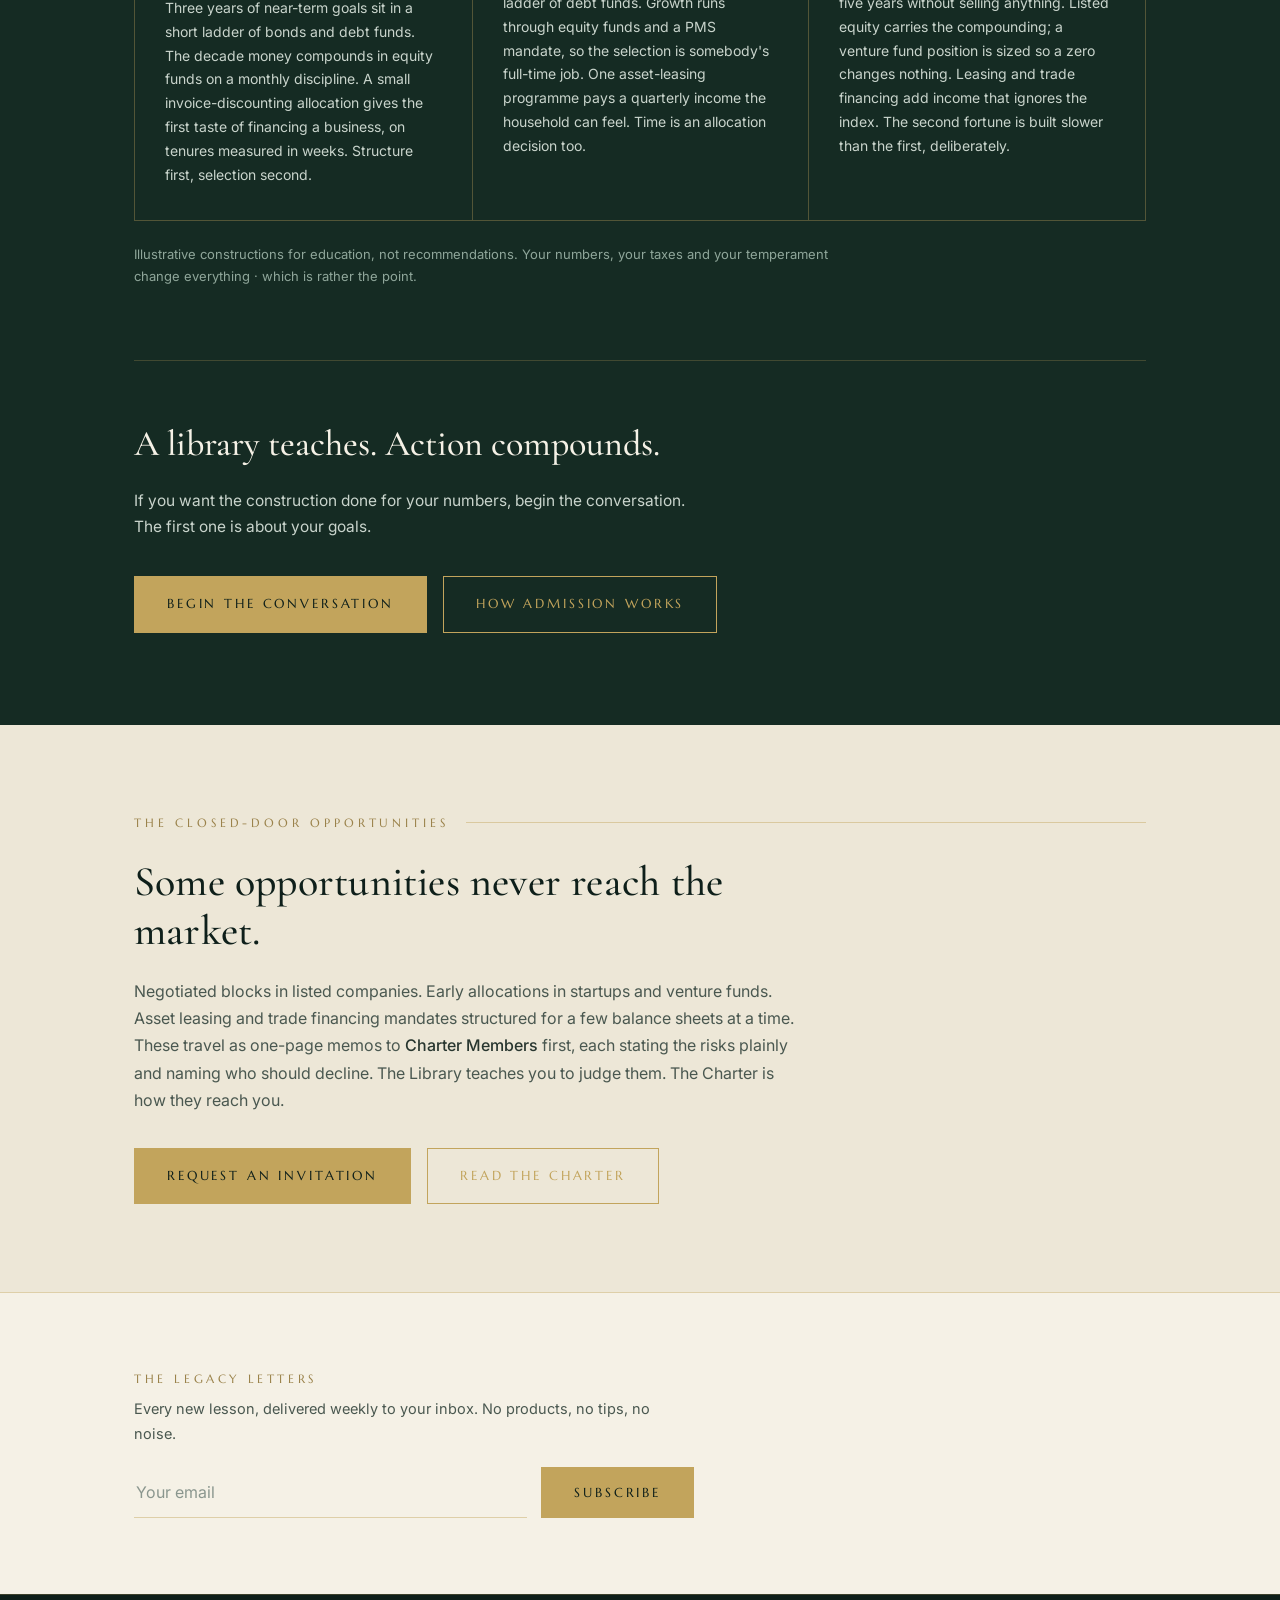
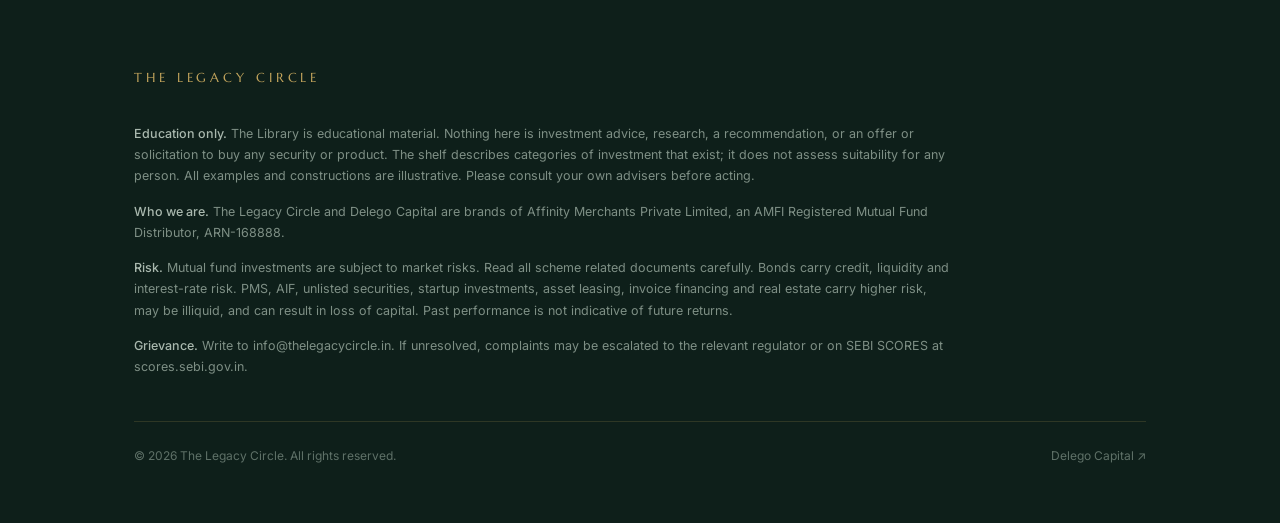
==== commit f8adf208: "Add files via upload" ====
--- a/library/index.html
+++ b/library/index.html
@@ -4,14 +4,14 @@
 <meta charset="UTF-8">
 <meta name="viewport" content="width=device-width, initial-scale=1.0">
 <title>The Library · The Legacy Circle</title>
-<meta name="description" content="The Circle's open shelf of investing education. Calibrate to your skill, time and capital, then learn every claim a business can offer you: equity, startups, bonds, asset leasing and trade financing. Free, one lesson a week.">
+<meta name="description" content="Where should your next rupee go? Answer three questions and the shelf shows every Growth, Income and Asset-backed option that exists for your window, in plain language. Free, one lesson a week.">
 <link rel="preconnect" href="https://fonts.googleapis.com">
 <link rel="preconnect" href="https://fonts.gstatic.com" crossorigin>
 <link href="https://fonts.googleapis.com/css2?family=Marcellus&family=Cormorant+Garamond:ital,wght@0,400;0,500;0,600;1,400&family=Inter:wght@300;400;500;600&display=swap" rel="stylesheet">
 <style>
 /* ============================================================
-   The Legacy Circle · The Library (single-page edition)
-   Calibration · The Shelf (Growth & Income) · The Plan · The Charter
+   The Legacy Circle · The Library (single-page edition, v2)
+   Personalisation · The Shelf (45 options) · The Execution · Closed-door
    ============================================================ */
 :root{
   --ink:#0E1F1A;
@@ -24,6 +24,7 @@
   --body-light:#C9D4CC;
   --sage:#8FA69A;
   --rule:rgba(194,164,92,.45);
+  --rule-soft:rgba(194,164,92,.22);
   --maxw:1060px;
 }
 *{margin:0;padding:0;box-sizing:border-box}
@@ -126,11 +127,11 @@
 .claim p{font-size:13.5px;color:var(--body-light)}
 @media(max-width:760px){.claims{grid-template-columns:1fr;row-gap:22px}}
 
-/* ---------- calibration ---------- */
+/* ---------- personalisation ---------- */
 .cal{background:var(--ivory-2);padding:84px 0}
 .cal-grid{
   margin-top:44px;display:grid;grid-template-columns:repeat(3,1fr);
-  gap:38px;max-width:920px;
+  gap:38px;max-width:960px;
 }
 .cfield label{
   display:block;font-family:'Marcellus',serif;font-size:11.5px;
@@ -145,9 +146,7 @@
   background-repeat:no-repeat;background-position:right 4px center;cursor:pointer;
 }
 .cfield select:focus{outline:none;border-bottom-color:var(--brass)}
-.cal-out{
-  margin-top:36px;display:flex;align-items:baseline;gap:22px;flex-wrap:wrap;
-}
+.cal-out{margin-top:36px;display:flex;align-items:baseline;gap:22px;flex-wrap:wrap}
 .cal-line{
   font-family:'Marcellus',serif;font-size:12px;letter-spacing:.26em;
   text-transform:uppercase;color:var(--brass-dim);
@@ -160,36 +159,75 @@
 @media(max-width:760px){.cal-grid{grid-template-columns:1fr;gap:28px}}
 
 /* ---------- the shelf ---------- */
-.wing-section{padding:80px 0}
-.wing-section + .wing-section{border-top:1px solid var(--rule)}
-.wing-head{display:flex;align-items:baseline;gap:20px;flex-wrap:wrap}
-.wing-roman{
-  font-family:'Cormorant Garamond',serif;font-style:italic;
-  font-size:30px;color:var(--brass-dim);
-}
-.wing-head h2{font-size:clamp(26px,3.8vw,38px)}
-.wing-sub{
-  margin-top:10px;font-size:15px;color:#4A5850;max-width:600px;
-}
-.chapter{border-top:1px solid var(--rule);margin-top:40px;padding-top:30px}
-.chapter:first-of-type{margin-top:48px}
-.chapter h3{
-  font-family:'Cormorant Garamond',serif;font-weight:600;
-  font-size:24px;color:var(--ink);
-}
-.ch-note{margin-top:4px;font-size:14.5px;color:#4A5850;max-width:640px}
-.routes{margin-top:20px}
-.route{
-  border-left:2px solid var(--rule);padding:12px 0 14px 22px;margin-top:12px;
-}
-.r-k{
-  font-family:'Marcellus',serif;font-size:11px;letter-spacing:.26em;
-  text-transform:uppercase;color:var(--brass-dim);display:block;margin-bottom:5px;
-}
-.route p{font-size:14.5px;color:#4A5850;max-width:620px}
+.shelf{padding:88px 0 72px}
+.wing{margin-top:52px;border-top:1px solid var(--rule)}
+.wing:first-of-type{margin-top:56px}
+.wing-head{
+  width:100%;background:none;border:none;cursor:pointer;text-align:left;
+  display:grid;grid-template-columns:auto 1fr auto 24px;gap:20px;align-items:baseline;
+  padding:30px 0 24px;font-family:inherit;color:inherit;
+}
+.wing-head:focus-visible{outline:2px solid var(--brass);outline-offset:4px}
+.wing-roman{font-family:'Cormorant Garamond',serif;font-style:italic;font-size:30px;color:var(--brass-dim);line-height:1}
+.wing-title{
+  font-family:'Cormorant Garamond',serif;font-weight:500;
+  font-size:clamp(26px,3.6vw,36px);color:var(--ink);line-height:1.1;
+}
+.wing-title small{
+  display:block;font-family:'Inter',sans-serif;font-size:14px;color:#4A5850;
+  margin-top:6px;font-weight:400;
+}
+.wing-count{
+  font-family:'Marcellus',serif;font-size:11px;letter-spacing:.24em;
+  text-transform:uppercase;color:var(--sage);white-space:nowrap;
+}
+.chev{
+  width:24px;height:24px;display:flex;align-items:center;justify-content:center;
+  color:var(--brass-dim);transition:transform .25s ease;
+}
+.wing[data-open="false"] .chev{transform:rotate(-90deg)}
+.wing[data-open="false"] .rows{display:none}
+.rows{padding-bottom:12px}
+.row{border-top:1px solid var(--rule-soft)}
+.row:first-child{border-top:none}
+.row-head{
+  width:100%;background:none;border:none;cursor:pointer;text-align:left;
+  display:grid;grid-template-columns:1fr auto 24px;gap:20px;align-items:center;
+  padding:16px 0;font-family:inherit;color:inherit;
+}
+.row-head:hover .r-name{color:var(--brass-dim)}
+.row-head:focus-visible{outline:2px solid var(--brass);outline-offset:2px}
+.r-name{
+  font-family:'Cormorant Garamond',serif;font-weight:600;font-size:20px;
+  color:var(--ink);line-height:1.25;transition:color .2s ease;
+}
+.r-group{
+  display:block;font-family:'Marcellus',serif;font-size:10.5px;letter-spacing:.22em;
+  text-transform:uppercase;color:var(--sage);margin-top:3px;
+}
+.r-pills{display:flex;gap:8px;flex-wrap:wrap;justify-content:flex-end}
+.pill{
+  font-family:'Marcellus',serif;font-size:10px;letter-spacing:.18em;text-transform:uppercase;
+  padding:5px 10px;border:1px solid var(--rule);color:var(--brass-dim);white-space:nowrap;
+}
+.pill.low{border-color:rgba(143,166,154,.6);color:#6B7A70}
+.pill.mid{border-color:var(--brass);color:var(--brass-dim)}
+.pill.high{background:var(--brass);border-color:var(--brass);color:var(--ink)}
+.pill.route{border-style:dashed}
+.row .chev{transform:rotate(-90deg)}
+.row[data-open="true"] .chev{transform:rotate(0)}
+.row-body{display:none;padding:2px 0 24px;max-width:720px}
+.row[data-open="true"] .row-body{display:block}
+.rb-k{
+  font-family:'Marcellus',serif;font-size:10.5px;letter-spacing:.24em;
+  text-transform:uppercase;color:var(--brass-dim);display:block;margin-bottom:3px;
+}
+.row-body p{font-size:14.5px;color:#4A5850}
+.row-body p + .rb-k{margin-top:14px}
+.rb-note{margin-top:14px;color:var(--brass-dim);font-style:italic;font-family:'Cormorant Garamond',serif;font-size:16px}
 .lesson-link{
-  display:inline-block;margin-top:10px;
-  font-family:'Cormorant Garamond',serif;font-weight:600;font-size:19px;
+  display:inline-block;margin-top:14px;
+  font-family:'Cormorant Garamond',serif;font-weight:600;font-size:18px;
   color:var(--ink);text-decoration:none;border-bottom:1px solid var(--brass);
   padding-bottom:1px;transition:color .2s ease;
 }
@@ -198,9 +236,15 @@
   display:block;font-family:'Marcellus',serif;font-size:10.5px;
   letter-spacing:.22em;text-transform:uppercase;color:var(--sage);margin-top:6px;
 }
-.shelf-note{
-  margin:72px auto 0;max-width:var(--maxw);
-}
+.wing-empty{padding:8px 0 28px;color:#6B7A70;font-style:italic;font-family:'Cormorant Garamond',serif;font-size:17px}
+@media(max-width:700px){
+  .wing-head{grid-template-columns:auto 1fr 24px}
+  .wing-count{grid-column:2;justify-self:start;margin-top:2px}
+  .row-head{grid-template-columns:1fr 24px;row-gap:10px}
+  .r-pills{grid-column:1/-1;justify-content:flex-start}
+}
+.shelf-disc{margin-top:44px;font-size:13px;color:#6B7A70;max-width:720px}
+.shelf-note{margin-top:40px}
 .shelf-note-in{
   border:1px solid var(--rule);padding:28px 32px;
   display:flex;justify-content:space-between;align-items:baseline;gap:24px;flex-wrap:wrap;
@@ -208,25 +252,30 @@
 .shelf-note-in p{font-size:14.5px;color:#4A5850;max-width:640px}
 .shelf-note-in a{color:var(--brass-dim);text-decoration:underline;text-underline-offset:3px}
 
-/* ---------- the plan ---------- */
+/* ---------- the execution ---------- */
 .plan-band{background:var(--theatre);padding:92px 0}
 .phil-row{
-  margin-top:46px;display:grid;grid-template-columns:1fr 1fr;gap:0;
-  border:1px solid rgba(194,164,92,.35);max-width:860px;
+  margin-top:46px;display:grid;grid-template-columns:repeat(3,1fr);gap:0;
+  border:1px solid rgba(194,164,92,.35);
 }
 .phil{
   display:block;padding:28px 30px;text-decoration:none;
   border-left:1px solid rgba(194,164,92,.35);transition:background .25s ease;
 }
 .phil:first-child{border-left:none}
-.phil:hover{background:rgba(194,164,92,.07)}
-.phil .r-k{color:var(--brass)}
+a.phil:hover{background:rgba(194,164,92,.07)}
+.phil .r-k{
+  font-family:'Marcellus',serif;font-size:11px;letter-spacing:.26em;
+  text-transform:uppercase;color:var(--brass);display:block;margin-bottom:8px;
+}
 .phil h4{
   font-family:'Cormorant Garamond',serif;font-weight:600;font-size:21px;
   color:var(--ivory);line-height:1.3;
 }
 .phil p{margin-top:8px;font-size:13.5px;color:var(--body-light)}
-@media(max-width:760px){.phil-row{grid-template-columns:1fr}.phil{border-left:none;border-top:1px solid rgba(194,164,92,.35)}.phil:first-child{border-top:none}}
+.phil .l-meta{color:var(--sage);margin-top:12px}
+div.phil h4{color:#B7C4BB}
+@media(max-width:860px){.phil-row{grid-template-columns:1fr}.phil{border-left:none;border-top:1px solid rgba(194,164,92,.35)}.phil:first-child{border-top:none}}
 
 .model-grid{
   margin-top:56px;display:grid;grid-template-columns:repeat(3,1fr);gap:0;
@@ -256,9 +305,7 @@
 @media(max-width:900px){.model-grid{grid-template-columns:1fr}.model{border-left:none;border-top:1px solid rgba(194,164,92,.35)}.model:first-child{border-top:none}}
 .model-disc{margin-top:22px;font-size:13px;color:var(--sage);max-width:720px}
 
-.plan-close{
-  margin-top:72px;border-top:1px solid rgba(194,164,92,.25);padding-top:52px;
-}
+.plan-close{margin-top:72px;border-top:1px solid rgba(194,164,92,.25);padding-top:52px}
 .plan-close h3{
   font-family:'Cormorant Garamond',serif;font-weight:500;
   font-size:clamp(26px,3.6vw,36px);color:var(--ivory);max-width:620px;
@@ -266,11 +313,9 @@
 .plan-close p{margin-top:14px;font-size:15.5px;color:var(--body-light);max-width:560px}
 .ctas{margin-top:36px;display:flex;gap:16px;flex-wrap:wrap}
 
-/* ---------- the charter shelf ---------- */
+/* ---------- closed-door opportunities ---------- */
 .charter-band{background:var(--ivory-2);padding:88px 0}
-.charter-band p.body{
-  margin-top:22px;max-width:660px;font-size:16px;color:#4A5850;
-}
+.charter-band p.body{margin-top:22px;max-width:660px;font-size:16px;color:#4A5850}
 .charter-band p.body b{color:var(--body-dark);font-weight:500}
 
 /* ---------- letters strip ---------- */
@@ -297,9 +342,7 @@
   font-family:'Marcellus',serif;font-size:13px;letter-spacing:.3em;
   text-transform:uppercase;color:var(--brass);margin-bottom:34px;
 }
-.compliance p{
-  font-size:12.5px;color:#7E8F85;line-height:1.7;max-width:820px;margin-bottom:14px;
-}
+.compliance p{font-size:12.5px;color:#7E8F85;line-height:1.7;max-width:820px;margin-bottom:14px}
 .compliance b{color:#A9B8AE;font-weight:500}
 .foot-line{
   margin-top:44px;padding-top:24px;border-top:1px solid rgba(194,164,92,.18);
@@ -327,218 +370,136 @@
 <header class="masthead">
   <div class="wrap">
     <div class="eyebrow reveal">The Library · The Legacy Circle</div>
-    <h1 class="reveal">Looking for next best opportunity for your <em>Cash In Hand?</em></h1>
-    <p class="lede reveal">The Library takes you through various opportunities in plain language as per your preference. You pick between </p>
+    <h1 class="reveal">Where should your <em>next rupee</em> go?</h1>
+    <p class="lede reveal">The Library takes you through various opportunities in plain language as per your preference. You pick between Growth, Income and Asset-backed. The shelf does the rest.</p>
     <div class="claims reveal">
       <div class="claim">
         <b>Growth</b>
-        <p>A share is ownership: a piece of the business and its future.</p>
+        <p>Own it. A share is a piece of the business and its future.</p>
       </div>
       <div class="claim">
         <b>Income</b>
-        <p>A bond is a loan: the business pays interest and returns your money.</p>
+        <p>Lend to it. A bond is a loan: the business pays interest and returns your money.</p>
       </div>
       <div class="claim">
-        <b>Asset backed</b>
-        <p>A leased asset or a financed invoice: the business pays for the use of your capital.</p>
+        <b>Asset-backed</b>
+        <p>Finance it. A leased machine, an invoice, a building: the business pays for the use of your capital.</p>
       </div>
     </div>
   </div>
 </header>
 
-<!-- ================= THE CALIBRATION ================= -->
-<section class="cal" id="calibrate">
+<!-- ================= THE PERSONALISATION ================= -->
+<section class="cal" id="personalise">
   <div class="wrap">
     <div class="eyebrow reveal">The Personalisation</div>
     <h2 class="reveal">Choose your preference for your next investment.</h2>
-    <p class="lede reveal">Three questions and The shelf below rearranges itself.</p>
+    <p class="lede reveal">Three questions, and the shelf below rearranges itself.</p>
 
     <div class="cal-grid reveal">
       <div class="cfield">
-        <label for="c-skill">Your evaluation skill</label>
-        <select id="c-skill">
-          <option value="" selected>No preference</option>
-          <option value="self">I can read financials &amp; term sheets</option>
-          <option value="learning">I am still building that skill</option>
-        </select>
-      </div>
-      <div class="cfield">
-        <label for="c-time">Time you can give it</label>
+        <label for="c-time">How long can you stay invested?</label>
         <select id="c-time">
           <option value="" selected>No preference</option>
-          <option value="hands">A few hours every month</option>
-          <option value="light">A few hours a year</option>
+          <option value="lt1">Less than 1 year</option>
+          <option value="y13">1 to 3 years</option>
+          <option value="y37">3 to 7 years</option>
+          <option value="gt7">More than 7 years</option>
         </select>
       </div>
       <div class="cfield">
-        <label for="c-corpus">Capital in play</label>
+        <label for="c-corpus">How much are you looking to deploy?</label>
         <select id="c-corpus">
           <option value="" selected>No preference</option>
-          <option value="0">Under ₹25 lakh</option>
-          <option value="1">₹25 lakh to ₹1 crore</option>
-          <option value="2">Above ₹1 crore</option>
+          <option value="lt50">Less than ₹50 lakh</option>
+          <option value="m50">₹50 lakh to ₹2 crore</option>
+          <option value="gt2">More than ₹2 crore</option>
         </select>
       </div>
+      <div class="cfield">
+        <label for="c-route">Evaluate yourself, or leave it to professionals?</label>
+        <select id="c-route">
+          <option value="" selected>No preference</option>
+          <option value="direct">I evaluate myself</option>
+          <option value="managed">I leave it to professionals</option>
+        </select>
+      </div>
     </div>
 
     <div class="cal-out reveal">
-      <span class="cal-line" id="cal-line" aria-live="polite">Showing the full shelf · every chapter, every route.</span>
+      <span class="cal-line" id="cal-line" aria-live="polite">Showing the full shelf · 45 options across three wings.</span>
       <button class="cal-reset hid" id="cal-reset" type="button">Reset</button>
     </div>
   </div>
 </section>
 
-<!-- ================= THE SHELF · WING I · GROWTH ================= -->
-<section class="wing-section" id="shelf">
+<!-- ================= THE SHELF ================= -->
+<section class="shelf" id="shelf">
   <div class="wrap">
-    <div class="wing-head reveal">
-      <span class="wing-roman">I.</span>
-      <h2>Growth · claims that compound</h2>
-    </div>
-    <p class="wing-sub reveal">Ownership. You hold a piece of the business, and your outcome is its outcome.</p>
-
-    <div class="chapter reveal" data-chapter>
-      <h3>Listed equity</h3>
-      <p class="ch-note">Shares of companies traded on the exchange: the most liquid ownership there is.</p>
-      <div class="routes">
-        <div class="route" data-mode="direct" data-band="0">
-          <span class="r-k">Direct</span>
-          <p>Stocks you research, select and hold yourself. A framework for judging a listed company, never a tip.</p>
-        </div>
-        <div class="route" data-mode="funds" data-band="0">
-          <span class="r-k">Through funds</span>
-          <p>Equity mutual funds: a manager does the selection, you do the discipline.</p>
-        </div>
-        <div class="route" data-mode="funds" data-band="1">
-          <span class="r-k">Through mandates</span>
-          <p>Portfolio Management Services: a personal mandate run by a professional manager, from ₹50 lakh.</p>
-        </div>
-        <div class="route" data-mode="funds" data-band="2">
-          <span class="r-k">Through funds</span>
-          <p>Category III AIFs: pooled strategies for larger allocations, from ₹1 crore.</p>
-        </div>
-      </div>
-    </div>
-
-    <div class="chapter reveal" data-chapter>
-      <h3>Startups &amp; unlisted equity</h3>
-      <p class="ch-note">Ownership before the listing: higher risk, longer waits, larger possible outcomes.</p>
-      <div class="routes">
-        <div class="route" data-mode="direct" data-band="1">
-          <span class="r-k">Direct</span>
-          <p>Angel and syndicate allocations in individual startups: diligence, dilution, and the long wait for liquidity.</p>
-        </div>
-        <div class="route" data-mode="funds" data-band="2">
-          <span class="r-k">Through funds</span>
-          <p>Venture and startup funds (Category I &amp; II AIFs): a portfolio of early bets under one manager, from ₹1 crore.</p>
-        </div>
+    <div class="eyebrow reveal">The Shelf</div>
+    <h2 class="reveal">What exists for this window.</h2>
+    <p class="lede reveal">Every option on the shelf, grouped by what it asks of you. Tap a row to read what it is and what to watch. Where a lesson is live, it is linked.</p>
+
+    <div id="shelf-root" class="reveal">
+      <noscript><p class="wing-empty">The shelf needs JavaScript to rearrange itself. Please enable it to browse the options.</p></noscript>
+    </div>
+
+    <p class="shelf-disc reveal">The shelf shows what exists for a window, not what you should buy. Every row carries risk and several can lose capital. Minimums, lock-ins and tax treatment change; confirm them before you act. Nothing here is a recommendation.</p>
+
+    <div class="shelf-note reveal">
+      <div class="shelf-note-in">
+        <p>The shelf fills weekly. Lessons attach to rows as they publish, and <a href="#letters">the Letters</a> announce each new one the morning it goes live.</p>
       </div>
     </div>
   </div>
 </section>
 
-<!-- ================= THE SHELF · WING II · INCOME ================= -->
-<section class="wing-section">
-  <div class="wrap">
-    <div class="wing-head reveal">
-      <span class="wing-roman">II.</span>
-      <h2>Income · claims that pay</h2>
-    </div>
-    <p class="wing-sub reveal">Lending and financing. The business pays you on a contract, on a schedule.</p>
-
-    <div class="chapter reveal" data-chapter>
-      <h3>Bonds</h3>
-      <p class="ch-note">You lend, the business pays interest and returns the principal. Fixed income, read properly.</p>
-      <div class="routes">
-        <div class="route" data-mode="direct" data-band="0">
-          <span class="r-k">Direct</span>
-          <p>Individual bonds and debentures you select and hold to maturity.</p>
-          <a class="lesson-link" href="/library/how-to-read-a-bond.html">How to read a bond</a>
-          <span class="l-meta">Lesson live · 8 minute read</span>
-        </div>
-        <div class="route" data-mode="funds" data-band="0">
-          <span class="r-k">Through funds</span>
-          <p>Debt mutual funds across duration and credit: the diversified route into the same claim.</p>
-        </div>
-      </div>
-    </div>
-
-    <div class="chapter reveal" data-chapter>
-      <h3>Asset leasing</h3>
-      <p class="ch-note">The business uses the equipment; you own it and collect the rent.</p>
-      <div class="routes">
-        <div class="route" data-mode="direct" data-band="1">
-          <span class="r-k">Direct</span>
-          <p>Leasing programmes in equipment, vehicles and infrastructure: what stands behind your money, and what happens if it stops.</p>
-        </div>
-        <div class="route" data-mode="funds" data-band="2">
-          <span class="r-k">Through funds</span>
-          <p>Pooled leasing vehicles: many assets, many lessees, one manager.</p>
-        </div>
-      </div>
-    </div>
-
-    <div class="chapter reveal" data-chapter>
-      <h3>Trade financing</h3>
-      <p class="ch-note">You finance an invoice a business has already raised; its customer's payment repays you.</p>
-      <div class="routes">
-        <div class="route" data-mode="direct" data-band="0">
-          <span class="r-k">Direct</span>
-          <p>Invoice discounting, deal by deal: short tenures, and a clear-eyed view of how it fails.</p>
-        </div>
-        <div class="route" data-mode="funds" data-band="1">
-          <span class="r-k">Through programmes</span>
-          <p>Diversified trade-financing pools that spread the risk of any single invoice.</p>
-        </div>
-      </div>
-    </div>
-
-    <div class="shelf-note reveal">
-      <div class="shelf-note-in">
-        <p>The shelf fills weekly. Three lessons are live today, and <a href="#letters">the Letters</a> announce each new one the morning it publishes.</p>
-      </div>
-    </div>
-  </div>
-</section>
-
-<!-- ================= THE PLAN ================= -->
-<section class="plan-band on-green" id="plan">
+<!-- ================= THE EXECUTION ================= -->
+<section class="plan-band on-green" id="execution">
   <div class="wrap">
     <div class="eyebrow reveal">The Execution</div>
     <h2 class="reveal">Knowledge needs action to give the desired results.</h2>
-    <p class="lede reveal">Knowing how to read a bond is craft. Knowing how much bond your life needs is judgment. We help you leverage your knowledge to build a portfolio</p>
-
-    <div class="phil-row reveal">
-      <a class="phil" href="/library/what-money-should-buy.html">
+    <p class="lede reveal">Knowing how to read a bond is craft. Knowing how much bond your life needs is judgment. We help you turn that knowledge into a portfolio.</p>
+
+    <div class="phil-row reveal" id="lessons">
+      <div class="phil" data-lesson>
         <span class="r-k">The philosophy</span>
         <h4>Your relationship with money</h4>
         <p>Lessons from billionaires on how they have built a legacy.</p>
-      </a>
-      <a class="phil" href="/library/three-bucket-framework.html">
+        <span class="l-meta">Lesson in preparation</span>
+      </div>
+      <a class="phil" href="/library/three-bucket-framework.html" data-lesson>
         <span class="r-k">The Asset Allocation</span>
         <h4>The three-bucket framework</h4>
         <p>Manage risk and decide how much to invest. The single most useful structure in personal investing.</p>
+        <span class="l-meta">Lesson live · 7 minute read</span>
       </a>
+      <a class="phil" href="/library/how-to-read-a-bond.html" data-lesson data-route="direct">
+        <span class="r-k">The Evaluation</span>
+        <h4>How to read a bond</h4>
+        <p>The five questions that separate a good yield from a priced-in problem.</p>
+        <span class="l-meta">Lesson live · 8 minute read</span>
+      </a>
     </div>
 
     <div class="model-grid reveal" id="models">
-      <div class="model" data-band="0">
-        <span class="m-badge">Closest to your calibration</span>
-        <span class="m-k">Under ₹25 lakh</span>
+      <div class="model" data-corpus="lt50">
+        <span class="m-badge">Closest to your preference</span>
+        <span class="m-k">Under ₹50 lakh</span>
         <h3>The physician building the first crore</h3>
         <p class="m-sub">Salary surplus, steady hands.</p>
         <p class="m-body">Three years of near-term goals sit in a short ladder of bonds and debt funds. The decade money compounds in equity funds on a monthly discipline. A small invoice-discounting allocation gives the first taste of financing a business, on tenures measured in weeks. Structure first, selection second.</p>
       </div>
-      <div class="model" data-band="1">
-        <span class="m-badge">Closest to your calibration</span>
-        <span class="m-k">₹25 lakh to ₹1 crore</span>
+      <div class="model" data-corpus="m50">
+        <span class="m-badge">Closest to your preference</span>
+        <span class="m-k">₹50 lakh to ₹2 crore</span>
         <h3>The surgeon with no evenings</h3>
         <p class="m-sub">The practice absorbs the hours.</p>
         <p class="m-body">The school-fee years are covered by a ladder of debt funds. Growth runs through equity funds and a PMS mandate, so the selection is somebody's full-time job. One asset-leasing programme pays a quarterly income the household can feel. Time is an allocation decision too.</p>
       </div>
-      <div class="model" data-band="2">
-        <span class="m-badge">Closest to your calibration</span>
-        <span class="m-k">Above ₹1 crore</span>
+      <div class="model" data-corpus="gt2">
+        <span class="m-badge">Closest to your preference</span>
+        <span class="m-k">Above ₹2 crore</span>
         <h3>The promoter after the exit</h3>
         <p class="m-sub">Concentration, unwound on purpose.</p>
         <p class="m-body">A bond ladder pays the household for five years without selling anything. Listed equity carries the compounding; a venture fund position is sized so a zero changes nothing. Leasing and trade financing add income that ignores the index. The second fortune is built slower than the first, deliberately.</p>
@@ -557,10 +518,10 @@
   </div>
 </section>
 
-<!-- ================= THE SHELF BEHIND THE SHELF ================= -->
+<!-- ================= THE CLOSED-DOOR OPPORTUNITIES ================= -->
 <section class="charter-band">
   <div class="wrap">
-    <div class="eyebrow reveal">The close door opportunities</div>
+    <div class="eyebrow reveal">The Closed-Door Opportunities</div>
     <h2 class="reveal">Some opportunities never reach the market.</h2>
     <p class="body reveal">Negotiated blocks in listed companies. Early allocations in startups and venture funds. Asset leasing and trade financing mandates structured for a few balance sheets at a time. These travel as one-page memos to <b>Charter Members</b> first, each stating the risks plainly and naming who should decline. The Library teaches you to judge them. The Charter is how they reach you.</p>
     <div class="ctas reveal" style="margin-top:34px">
@@ -588,9 +549,9 @@
   <div class="wrap">
     <div class="foot-mark">The Legacy Circle</div>
     <div class="compliance">
-      <p><b>Education only.</b> The Library is educational material. Nothing here is investment advice, research, a recommendation, or an offer or solicitation to buy any security or product. All examples and constructions are illustrative. Please consult your own advisers before acting.</p>
+      <p><b>Education only.</b> The Library is educational material. Nothing here is investment advice, research, a recommendation, or an offer or solicitation to buy any security or product. The shelf describes categories of investment that exist; it does not assess suitability for any person. All examples and constructions are illustrative. Please consult your own advisers before acting.</p>
       <p><b>Who we are.</b> The Legacy Circle and Delego Capital are brands of Affinity Merchants Private Limited, an AMFI Registered Mutual Fund Distributor, ARN-168888.</p>
-      <p><b>Risk.</b> Mutual fund investments are subject to market risks. Read all scheme related documents carefully. PMS, AIF, unlisted securities, startup investments, asset leasing and invoice financing carry higher risk, may be illiquid, and can result in loss of capital. Past performance is not indicative of future returns.</p>
+      <p><b>Risk.</b> Mutual fund investments are subject to market risks. Read all scheme related documents carefully. Bonds carry credit, liquidity and interest-rate risk. PMS, AIF, unlisted securities, startup investments, asset leasing, invoice financing and real estate carry higher risk, may be illiquid, and can result in loss of capital. Past performance is not indicative of future returns.</p>
       <p><b>Grievance.</b> Write to info@thelegacycircle.in. If unresolved, complaints may be escalated to the relevant regulator or on SEBI SCORES at scores.sebi.gov.in.</p>
     </div>
     <div class="foot-line">
@@ -618,77 +579,323 @@
   }
 })();
 
-// ---------- The Calibration ----------
+/* ============================================================
+   THE SHELF · EDIT HERE
+   One object per option. Keys:
+     w      wing: growth | income | asset
+     g      group caption shown under the name
+     n      option name
+     v      volatility: Low | Mid | High
+     c      credit default risk: Low | Mid | High
+     t      horizons it qualifies for: lt1 | y13 | y37 | gt7
+     m      deployment bands: lt50 | m50 | gt2
+     r      route: direct | managed
+     what   what it is (one or two sentences)
+     watch  what to watch (one or two sentences)
+     note   optional minimum or wrapper note
+     lesson optional {href, title, meta} once a lesson is live
+   To attach a new lesson, add a lesson object to the row. Nothing else changes.
+   ============================================================ */
+const T_ALL = ['lt1','y13','y37','gt7'];
+const M_ALL = ['lt50','m50','gt2'];
+const M_50UP = ['m50','gt2'];
+const BOND_LESSON = { href:'/library/how-to-read-a-bond.html', title:'How to read a bond', meta:'Lesson live · 8 minute read' };
+const AIF_NOTE = 'AIF route · ₹1 crore minimum unless you are an accredited investor.';
+
+const OPTIONS = [
+  /* ---------------- GROWTH · own it ---------------- */
+  { w:'growth', g:'Equity', n:'Listed equity', v:'High', c:'High', t:['gt7'], m:M_ALL, r:'direct',
+    what:'Shares of exchange-listed companies that you research, select and hold yourself.',
+    watch:'A framework for judging a business, never a tip. Concentration in a few names is the silent risk.' },
+  { w:'growth', g:'Equity', n:'Unlisted equity', v:'High', c:'High', t:['gt7'], m:M_ALL, r:'direct',
+    what:'Shares of private companies bought in secondary transactions before any listing.',
+    watch:'Pricing is opaque and the exit depends on a listing that may never come.' },
+  { w:'growth', g:'Equity', n:'Businesses & startups', v:'High', c:'High', t:['gt7'], m:M_50UP, r:'direct',
+    what:'Direct ownership in a private company, usually through an angel round or a syndicate.',
+    watch:'Most early companies fail. Size each position so that a zero changes nothing about your life.' },
+  { w:'growth', g:'Equity · managed', n:'Equity mutual funds', v:'High', c:'Mid', t:['gt7'], m:M_ALL, r:'managed',
+    what:'A manager builds a portfolio of listed companies and you own units of it.',
+    watch:'The expense ratio, and how the fund behaved in its worst years rather than its best one.' },
+  { w:'growth', g:'Equity · managed', n:'Portfolio Management Services', v:'High', c:'Mid', t:['gt7'], m:M_50UP, r:'managed',
+    what:'A professional runs a separate portfolio inside your own demat account under a stated mandate.',
+    watch:'Fees are higher than funds and every trade the manager makes is a tax event in your name.',
+    note:'₹50 lakh minimum.' },
+  { w:'growth', g:'Equity · managed', n:'Venture capital funds', v:'High', c:'High', t:['gt7'], m:M_50UP, r:'managed',
+    what:'A Category I or II AIF that invests your capital across early-stage companies.',
+    watch:'Capital is called over several years and returns, if any, arrive after a decade.',
+    note:AIF_NOTE },
+  { w:'growth', g:'Equity · managed', n:'Private equity funds', v:'High', c:'High', t:['gt7'], m:M_50UP, r:'managed',
+    what:'An AIF that buys meaningful stakes in mature private companies and works to grow them.',
+    watch:'Illiquid for the life of the fund. Read how the manager exited the last vintage.',
+    note:AIF_NOTE },
+  { w:'growth', g:'Hybrid fund', n:'Aggressive hybrid fund', v:'High', c:'Low', t:['y37','gt7'], m:M_ALL, r:'managed',
+    what:'Sixty-five to eighty percent equity with the rest in debt, inside one scheme.',
+    watch:'It behaves mostly like equity. The debt portion is a cushion, not a floor.' },
+  { w:'growth', g:'Hybrid fund', n:'Balanced advantage fund', v:'Mid', c:'Mid', t:['y13','y37','gt7'], m:M_ALL, r:'managed',
+    what:'Moves between equity and debt using the fund house\u2019s own valuation model.',
+    watch:'Every house runs a different model. Look at how the fund behaved in the last drawdown.' },
+  { w:'growth', g:'Commodity', n:'Gold & silver funds or ETFs', v:'Mid', c:'Low', t:['y13','y37','gt7'], m:M_ALL, r:'direct',
+    what:'Exposure to the metal through a fund unit or an exchange-traded unit, with no locker involved.',
+    watch:'Tracking cost, and the premium the unit trades at over the metal price on the exchange.' },
+  { w:'growth', g:'Commodity', n:'Gold & silver coins and bars', v:'Mid', c:'Low', t:['y13','y37','gt7'], m:M_ALL, r:'direct',
+    what:'The physical metal in your own custody.',
+    watch:'Making charges, purity certification, storage, and the spread you lose when you sell.' },
+
+  /* ---------------- INCOME · lend to it ---------------- */
+  { w:'income', g:'Bank', n:'Bank fixed deposits', v:'Low', c:'Low', t:['lt1'], m:M_ALL, r:'direct',
+    what:'You lend a scheduled bank money for a fixed tenure at a fixed rate.',
+    watch:'Deposit insurance covers ₹5 lakh per depositor per bank. Interest is taxed at your slab and early exit costs a penalty.' },
+  { w:'income', g:'Company deposit', n:'Corporate fixed deposits', v:'Low', c:'Low', t:['lt1','y13','y37'], m:M_ALL, r:'direct',
+    what:'A fixed deposit with a company or an NBFC rather than a bank.',
+    watch:'No deposit insurance. The rating and the parent balance sheet are the whole story.' },
+  { w:'income', g:'Debt fund', n:'Overnight fund', v:'Low', c:'Low', t:['lt1'], m:M_ALL, r:'managed',
+    what:'A debt fund that lends for one day at a time, so its value barely moves.',
+    watch:'Returns track the overnight rate. It is a parking place, not an investment.' },
+  { w:'income', g:'Debt fund', n:'Liquid fund', v:'Low', c:'Low', t:['lt1'], m:M_ALL, r:'managed',
+    what:'Lends to companies and banks for up to 91 days. Money is usually back with you in a day.',
+    watch:'A graded exit load applies in the first seven days. Check the credit quality of what it holds.' },
+  { w:'income', g:'Debt fund', n:'Money market fund', v:'Low', c:'Low', t:['lt1'], m:M_ALL, r:'managed',
+    what:'Debt instruments maturing within a year, a step beyond liquid on tenure.',
+    watch:'Slightly more sensitivity to rate moves than liquid. Read the rating mix of the portfolio.' },
+  { w:'income', g:'Debt fund', n:'Ultra short duration fund', v:'Low', c:'Low', t:['lt1'], m:M_ALL, r:'managed',
+    what:'A portfolio maturing in roughly three to six months.',
+    watch:'Some schemes stretch credit quality for yield. The name promises duration, not safety.' },
+  { w:'income', g:'Debt fund', n:'Low duration fund', v:'Low', c:'Low', t:['lt1'], m:M_ALL, r:'managed',
+    what:'A six to twelve month portfolio, one rung above ultra short.',
+    watch:'The same credit check applies. Look at who the fund is actually lending to.' },
+  { w:'income', g:'Debt fund', n:'Short duration fund', v:'Low', c:'Low', t:['y13'], m:M_ALL, r:'managed',
+    what:'A one to three year portfolio of corporate and government paper.',
+    watch:'Rate moves show up in the value. Hold at least as long as the fund\u2019s stated duration.' },
+  { w:'income', g:'Debt fund', n:'Corporate bond fund', v:'Low', c:'Low', t:['y13'], m:M_ALL, r:'managed',
+    what:'At least eighty percent in the highest-rated corporate paper.',
+    watch:'A rating is a snapshot. Concentration in a handful of issuers matters more.' },
+  { w:'income', g:'Debt fund', n:'Banking & PSU fund', v:'Low', c:'Low', t:['y13'], m:M_ALL, r:'managed',
+    what:'Lends mostly to banks and public sector companies.',
+    watch:'Duration can drift over time. Check the average maturity before you buy.' },
+  { w:'income', g:'Debt fund', n:'Credit risk fund', v:'Low', c:'Mid', t:['y13'], m:M_ALL, r:'managed',
+    what:'Lends deliberately to lower-rated companies in exchange for a higher coupon.',
+    watch:'The higher rate is the price of default risk. Illiquidity during a stress event is the real danger.' },
+  { w:'income', g:'Debt fund', n:'Medium duration fund', v:'Mid', c:'Low', t:['y13'], m:M_ALL, r:'managed',
+    what:'Three to four year portfolios, more sensitive to interest rates.',
+    watch:'Credit quality varies widely across schemes in this category.' },
+  { w:'income', g:'Debt fund', n:'Floater fund', v:'Low', c:'Low', t:['y13'], m:M_ALL, r:'managed',
+    what:'Bonds whose coupon resets with market rates.',
+    watch:'Works when rates rise. The reset lag can hurt when they fall.' },
+  { w:'income', g:'Debt fund', n:'Target maturity fund', v:'Low', c:'Low', t:['y37'], m:M_ALL, r:'managed',
+    what:'A passive bond ladder that winds up on a fixed date. Hold to that date and the outcome is largely known.',
+    watch:'Selling before maturity brings rate risk straight back.' },
+  { w:'income', g:'Debt fund', n:'Medium to long duration fund', v:'High', c:'Low', t:['y37','gt7'], m:M_ALL, r:'managed',
+    what:'Four to seven year portfolios, the most rate-sensitive of the mainstream debt funds.',
+    watch:'Gains when rates fall, losses when they rise. Hold the full duration.' },
+  { w:'income', g:'Debt fund', n:'Gilt fund', v:'High', c:'Low', t:['y37','gt7'], m:M_ALL, r:'managed',
+    what:'Only government securities, of any maturity.',
+    watch:'No credit risk at all, and full interest-rate risk.' },
+  { w:'income', g:'Debt fund', n:'Gilt fund · 10-year constant duration', v:'High', c:'Low', t:['y37','gt7'], m:M_ALL, r:'managed',
+    what:'Government securities held at a steady ten-year duration.',
+    watch:'A pure position on the ten-year yield. Volatile for a debt fund.' },
+  { w:'income', g:'Debt fund', n:'Dynamic bond fund', v:'High', c:'Low', t:['y37','gt7'], m:M_ALL, r:'managed',
+    what:'The manager changes duration with their own view on rates.',
+    watch:'You are paying for a rate call. Check the record across more than one cycle.' },
+  { w:'income', g:'Bonds', n:'Government & RBI bonds · short and medium tenor', v:'Low', c:'Low', t:T_ALL, m:M_ALL, r:'direct',
+    what:'You lend to the sovereign, the strongest credit in the country.',
+    watch:'The price still moves with rates. Buying through RBI Retail Direct avoids brokerage.',
+    lesson:BOND_LESSON },
+  { w:'income', g:'Bonds', n:'Government & RBI bonds · long-dated', v:'High', c:'Low', t:['y37','gt7'], m:M_ALL, r:'direct',
+    what:'Long tenor sovereign paper, zero coupon or coupon bearing, including RBI floating rate bonds with a seven-year lock-in.',
+    watch:'Price swings are large over the tenor and the lock-in on RBI bonds is real.',
+    lesson:BOND_LESSON },
+  { w:'income', g:'Bonds', n:'PSU & state development bonds', v:'Low', c:'Low', t:T_ALL, m:M_ALL, r:'direct',
+    what:'Bonds issued by public sector companies and state governments.',
+    watch:'A little more yield than the centre for a little more risk. Check liquidity before you need to sell.',
+    lesson:BOND_LESSON },
+  { w:'income', g:'Bonds', n:'Corporate bonds & NCDs', v:'Low', c:'Low', t:T_ALL, m:M_ALL, r:'direct',
+    what:'Direct lending to a single company, listed on the exchange or by private placement.',
+    watch:'The rating, the security cover, and whether the coupon pays you for the risk of that one borrower.',
+    lesson:BOND_LESSON },
+  { w:'income', g:'Government scheme', n:'Public Provident Fund', v:'Low', c:'Low', t:['gt7'], m:M_ALL, r:'direct',
+    what:'A fifteen-year government scheme with tax-free interest and a ₹1.5 lakh yearly ceiling.',
+    watch:'Partial withdrawal only from the seventh year. The ceiling makes it a habit, not a home for surplus.' },
+  { w:'income', g:'Government scheme', n:'National Savings Certificate', v:'Low', c:'Low', t:['gt7'], m:M_ALL, r:'direct',
+    what:'A five-year post office certificate at a fixed rate, with interest reinvested.',
+    watch:'Interest is taxable each year even though you receive it all at the end.' },
+  { w:'income', g:'Hybrid fund', n:'Arbitrage fund', v:'Low', c:'Low', t:['lt1'], m:M_ALL, r:'managed',
+    what:'Buys a stock and sells its future at the same time, earning the spread. Taxed like equity.',
+    watch:'Spreads shrink when markets are calm and returns can dip below liquid funds in some quarters.' },
+  { w:'income', g:'Hybrid fund', n:'Conservative hybrid fund', v:'Mid', c:'Mid', t:['y13','y37','gt7'], m:M_ALL, r:'managed',
+    what:'Mostly debt with a small equity sleeve.',
+    watch:'The equity sleeve sets the mood of the fund. Check its size before you assume it is calm.' },
+  { w:'income', g:'Hybrid fund', n:'Equity savings fund', v:'Mid', c:'Mid', t:['y13','y37','gt7'], m:M_ALL, r:'managed',
+    what:'Equity, arbitrage and debt in roughly equal parts, taxed like equity.',
+    watch:'Modest ambition by design. Do not expect equity-like growth from it.' },
+
+  /* ---------------- ASSET-BACKED · finance it ---------------- */
+  { w:'asset', g:'Real estate', n:'REITs', v:'Mid', c:'Low', t:['y37','gt7'], m:M_ALL, r:'direct',
+    what:'Listed trusts that own income-producing offices and malls. Most of the rent is paid out to you.',
+    watch:'Distributions fall when occupancy falls, and the units trade like stocks.' },
+  { w:'asset', g:'Infrastructure', n:'InvITs', v:'Mid', c:'Low', t:['y37','gt7'], m:M_ALL, r:'direct',
+    what:'Listed trusts that own roads, transmission lines and pipelines and pass on the tolls and tariffs.',
+    watch:'Long concessions and regulated tariffs on one side, the debt sitting on the trust on the other.' },
+  { w:'asset', g:'Leasing', n:'Asset leasing', v:'Mid', c:'High', t:['y37','gt7'], m:M_50UP, r:'direct',
+    what:'You own equipment or vehicles that a business rents from you on a contract.',
+    watch:'What the asset is worth if the lessee walks away. The platform\u2019s diligence is your diligence.' },
+  { w:'asset', g:'Trade financing', n:'Invoice discounting', v:'Mid', c:'High', t:['lt1'], m:M_ALL, r:'direct',
+    what:'You finance an invoice a business has already raised. Its customer\u2019s payment repays you within weeks.',
+    watch:'Single-invoice risk is binary. The platform\u2019s recovery record is the number to ask for.' },
+  { w:'asset', g:'Private credit', n:'Venture debt', v:'Mid', c:'High', t:['gt7'], m:M_50UP, r:'managed',
+    what:'Loans to funded startups, made through an AIF, often with a small equity kicker.',
+    watch:'Defaults in this space arrive in clusters, usually when funding dries up.',
+    note:AIF_NOTE },
+  { w:'asset', g:'Private credit', n:'Realty debt', v:'Mid', c:'High', t:['gt7'], m:M_50UP, r:'managed',
+    what:'Lending to developers against project cashflows, through an AIF.',
+    watch:'Approvals and sales velocity decide whether you are repaid on time.',
+    note:AIF_NOTE },
+  { w:'asset', g:'Real estate', n:'Rental real estate', v:'Low', c:'Low', t:['gt7'], m:M_50UP, r:'direct',
+    what:'A property you own and let out.',
+    watch:'Yields are low, costs are lumpy and the money is locked. The land beneath is the long-term case.' }
+];
+
+const WINGS = [
+  { id:'growth', roman:'I.', name:'Growth', tag:'Claims that compound. You own a piece of the business.' },
+  { id:'income', roman:'II.', name:'Income', tag:'Claims that pay. You lend, and the business pays you on a schedule.' },
+  { id:'asset',  roman:'III.', name:'Asset-backed', tag:'Claims on things. A machine, an invoice, a building pays for the use of your capital.' }
+];
+
+// ---------- render the shelf once ----------
 (function(){
-  const skill  = document.getElementById('c-skill');
+  const root = document.getElementById('shelf-root');
+  if (!root) return;
+  const chev = '<span class="chev" aria-hidden="true"><svg width="12" height="8" viewBox="0 0 12 8"><path d="M1 1l5 5 5-5" fill="none" stroke="currentColor" stroke-width="1.4"/></svg></span>';
+  const esc = s => String(s).replace(/&/g,'&amp;').replace(/</g,'&lt;').replace(/>/g,'&gt;');
+
+  WINGS.forEach(w => {
+    const wing = document.createElement('div');
+    wing.className = 'wing';
+    wing.dataset.wing = w.id;
+    wing.dataset.open = 'true';
+    const total = OPTIONS.filter(o => o.w === w.id).length;
+    wing.innerHTML =
+      '<button class="wing-head" type="button" aria-expanded="true">' +
+        '<span class="wing-roman">' + w.roman + '</span>' +
+        '<span class="wing-title">' + w.name + '<small>' + w.tag + '</small></span>' +
+        '<span class="wing-count" data-count>' + total + ' of ' + total + '</span>' +
+        chev +
+      '</button>' +
+      '<div class="rows"></div>';
+    const rows = wing.querySelector('.rows');
+
+    OPTIONS.filter(o => o.w === w.id).forEach((o, i) => {
+      const row = document.createElement('div');
+      row.className = 'row';
+      row.dataset.open = 'false';
+      row.dataset.t = o.t.join(',');
+      row.dataset.m = o.m.join(',');
+      row.dataset.r = o.r;
+      const id = w.id + '-' + i;
+      row.innerHTML =
+        '<button class="row-head" type="button" aria-expanded="false" aria-controls="' + id + '">' +
+          '<span><span class="r-name">' + esc(o.n) + '</span><span class="r-group">' + esc(o.g) + '</span></span>' +
+          '<span class="r-pills">' +
+            '<span class="pill ' + o.v.toLowerCase() + '">Volatility · ' + o.v + '</span>' +
+            '<span class="pill ' + o.c.toLowerCase() + '">Credit risk · ' + o.c + '</span>' +
+            '<span class="pill route">' + (o.r === 'direct' ? 'Direct' : 'Managed') + '</span>' +
+          '</span>' +
+          chev +
+        '</button>' +
+        '<div class="row-body" id="' + id + '">' +
+          '<span class="rb-k">What it is</span><p>' + esc(o.what) + '</p>' +
+          '<span class="rb-k">What to watch</span><p>' + esc(o.watch) + '</p>' +
+          (o.note ? '<p class="rb-note">' + esc(o.note) + '</p>' : '') +
+          (o.lesson ? '<a class="lesson-link" href="' + o.lesson.href + '">' + esc(o.lesson.title) + '</a><span class="l-meta">' + esc(o.lesson.meta) + '</span>' : '') +
+        '</div>';
+      rows.appendChild(row);
+    });
+
+    const empty = document.createElement('p');
+    empty.className = 'wing-empty hid';
+    empty.textContent = 'Nothing on this wing fits this window.';
+    rows.appendChild(empty);
+    root.appendChild(wing);
+  });
+
+  // Row expand / collapse and wing collapse
+  root.addEventListener('click', e => {
+    const head = e.target.closest('.row-head');
+    if (head){
+      const row = head.parentElement;
+      const open = row.dataset.open !== 'true';
+      row.dataset.open = open ? 'true' : 'false';
+      head.setAttribute('aria-expanded', open ? 'true' : 'false');
+      return;
+    }
+    const wh = e.target.closest('.wing-head');
+    if (wh){
+      const wing = wh.parentElement;
+      const open = wing.dataset.open !== 'true';
+      wing.dataset.open = open ? 'true' : 'false';
+      wh.setAttribute('aria-expanded', open ? 'true' : 'false');
+    }
+  });
+})();
+
+// ---------- the personalisation ----------
+(function(){
   const time   = document.getElementById('c-time');
   const corpus = document.getElementById('c-corpus');
+  const route  = document.getElementById('c-route');
   const line   = document.getElementById('cal-line');
   const reset  = document.getElementById('cal-reset');
   const models = document.getElementById('models');
-  if (!skill || !time || !corpus) return;
-
-  function modeFrom(s, t){
-    if (s === 'self' && t === 'hands') return 'direct';
-    if (s === 'learning' || t === 'light') return 'funds';
-    return 'both';
-  }
-
-  function calibrate(){
-    const mode = modeFrom(skill.value, time.value);
-    const band = corpus.value === '' ? 3 : parseInt(corpus.value, 10);
-    let routesOpen = 0;
-
-    // Routes
-    document.querySelectorAll('.route').forEach(r => {
-      const okMode = mode === 'both' || r.dataset.mode === mode;
-      const okBand = parseInt(r.dataset.band, 10) <= band;
-      const show = okMode && okBand;
-      r.classList.toggle('hid', !show);
-      if (show) routesOpen++;
+  if (!time || !corpus || !route) return;
+  const total = OPTIONS.length;
+
+  function has(list, v){ return !v || list.split(',').indexOf(v) !== -1; }
+
+  function personalise(){
+    const t = time.value, m = corpus.value, r = route.value;
+    const counts = { growth:0, income:0, asset:0 };
+    let open = 0;
+
+    // Shelf rows: an option shows only when it clears every answered question
+    document.querySelectorAll('#shelf-root .row').forEach(row => {
+      const show = has(row.dataset.t, t) && has(row.dataset.m, m) && (!r || row.dataset.r === r);
+      row.classList.toggle('hid', !show);
+      if (show){ open++; counts[row.closest('.wing').dataset.wing]++; }
     });
-
-    // Chapters hide when all their routes hide
-    let chaptersOpen = 0;
-    document.querySelectorAll('[data-chapter]').forEach(ch => {
-      const visible = ch.querySelectorAll('.route:not(.hid)').length > 0;
-      ch.classList.toggle('hid', !visible);
-      if (visible) chaptersOpen++;
+    document.querySelectorAll('#shelf-root .wing').forEach(wing => {
+      const id = wing.dataset.wing;
+      const tot = OPTIONS.filter(o => o.w === id).length;
+      wing.querySelector('[data-count]').textContent = counts[id] + ' of ' + tot;
+      wing.querySelector('.wing-empty').classList.toggle('hid', counts[id] > 0);
     });
 
-    // Wings hide when all their chapters hide
-    document.querySelectorAll('.wing-section').forEach(w => {
-      const visible = w.querySelectorAll('[data-chapter]:not(.hid)').length > 0;
-      w.classList.toggle('hid', !visible);
+    // Execution lessons: a lesson hides only when it carries a tag that conflicts
+    document.querySelectorAll('[data-lesson]').forEach(card => {
+      const ct = card.dataset.time, cm = card.dataset.corpus, cr = card.dataset.route;
+      const show = (!ct || !t || ct.split(',').indexOf(t) !== -1) &&
+                   (!cm || !m || cm.split(',').indexOf(m) !== -1) &&
+                   (!cr || !r || cr === r);
+      card.classList.toggle('hid', !show);
     });
 
-    // Model constructions: badge and lead with the matching corpus
+    // Model constructions: badge and lead with the matching band
     if (models){
-      models.querySelectorAll('.model').forEach(m => m.classList.remove('match'));
-      if (band !== 3){
-        const m = models.querySelector('.model[data-band="' + band + '"]');
-        if (m){ m.classList.add('match'); models.prepend(m); }
+      models.querySelectorAll('.model').forEach(x => x.classList.remove('match'));
+      if (m){
+        const match = models.querySelector('.model[data-corpus="' + m + '"]');
+        if (match){ match.classList.add('match'); models.prepend(match); }
       }
     }
 
     // Result line
-    const untouched = !skill.value && !time.value && !corpus.value;
-    if (untouched){
-      line.textContent = 'Showing the full shelf · every chapter, every route.';
-    } else {
-      const modeTxt = mode === 'direct' ? 'Direct routes lead'
-                    : mode === 'funds'  ? 'Managed routes lead'
-                    : 'Direct and managed routes shown';
-      line.textContent = modeTxt + ' · ' + chaptersOpen + ' chapters, ' + routesOpen + ' routes open.';
-    }
+    const untouched = !t && !m && !r;
+    line.textContent = untouched
+      ? 'Showing the full shelf · ' + total + ' options across three wings.'
+      : open + ' options open · ' + counts.growth + ' Growth · ' + counts.income + ' Income · ' + counts.asset + ' Asset-backed.';
     reset.classList.toggle('hid', untouched);
   }
 
-  [skill, time, corpus].forEach(el => el.addEventListener('change', calibrate));
-  reset.addEventListener('click', () => {
-    skill.value = ''; time.value = ''; corpus.value = '';
-    calibrate();
-  });
+  [time, corpus, route].forEach(el => el.addEventListener('change', personalise));
+  reset.addEventListener('click', () => { time.value = ''; corpus.value = ''; route.value = ''; personalise(); });
 })();
 
 // ---------- Supabase (config in /config.js; degrades gracefully until keys are pasted) ----------
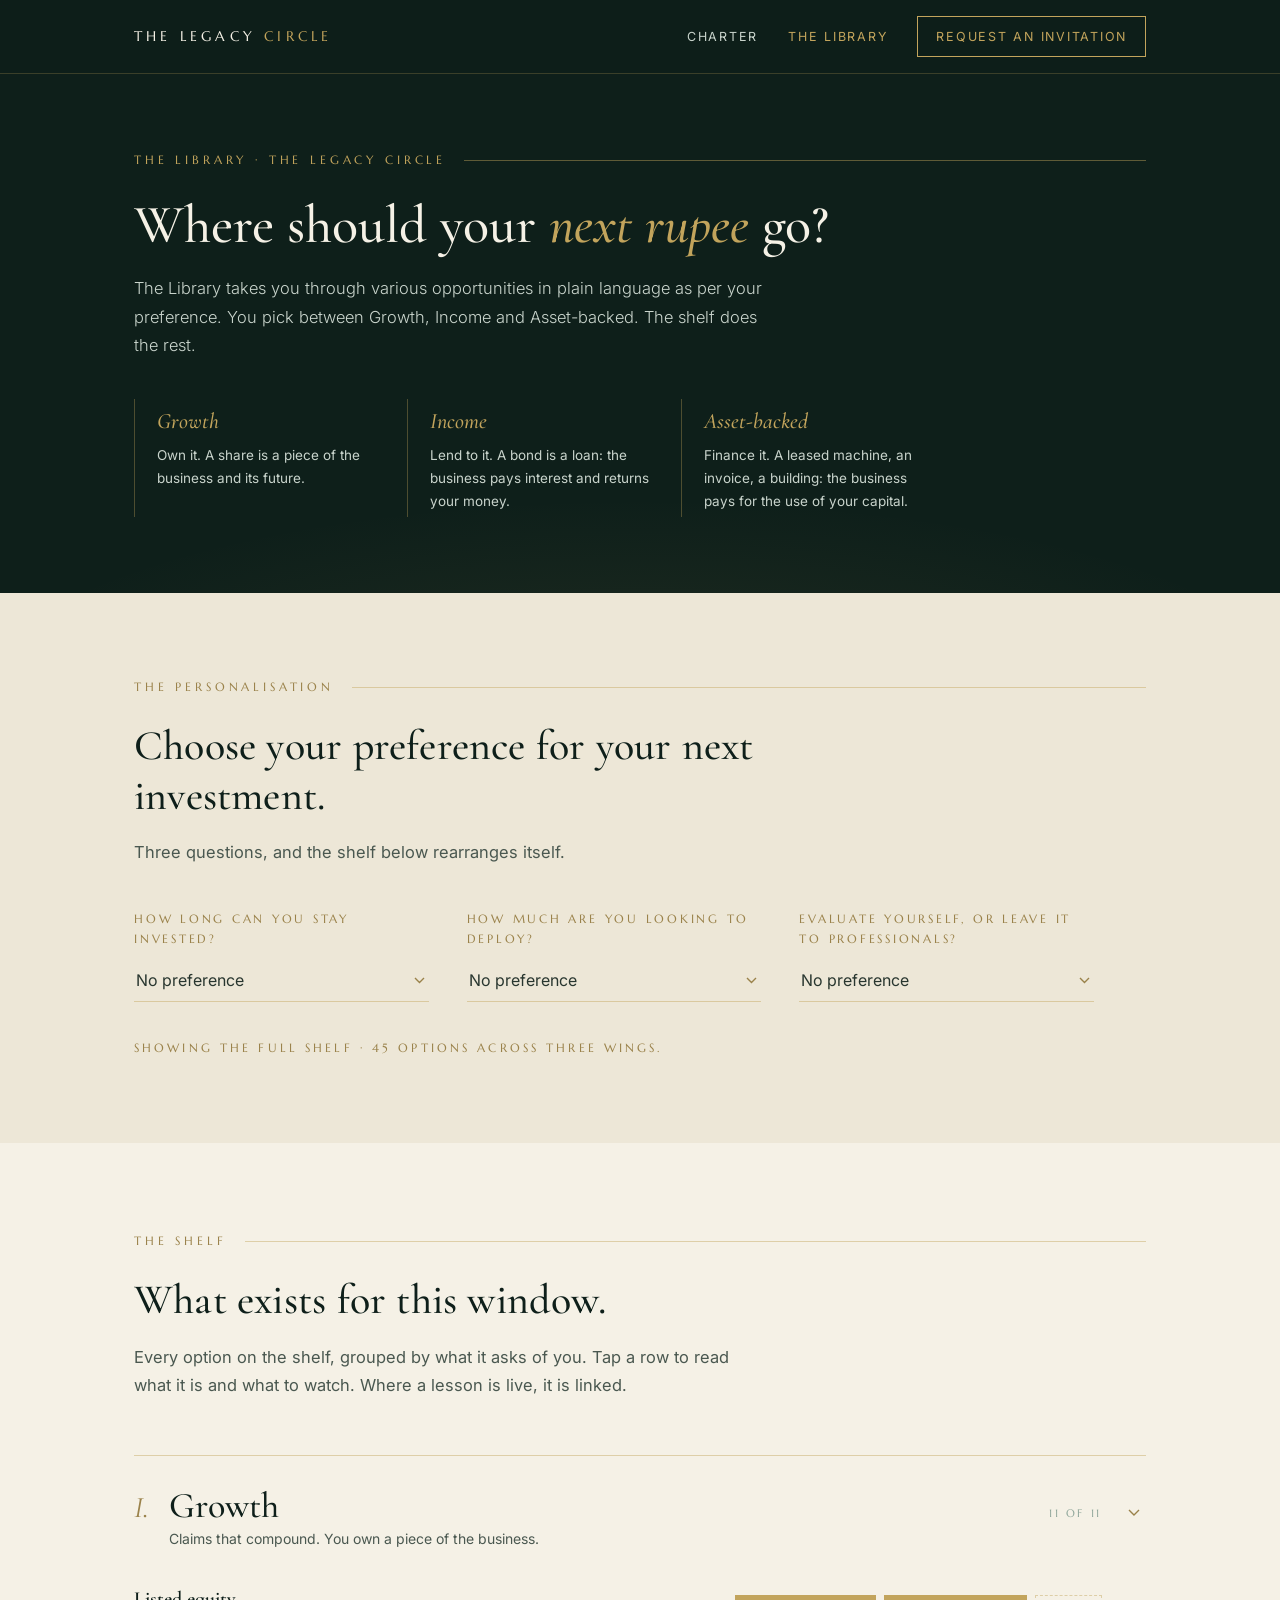
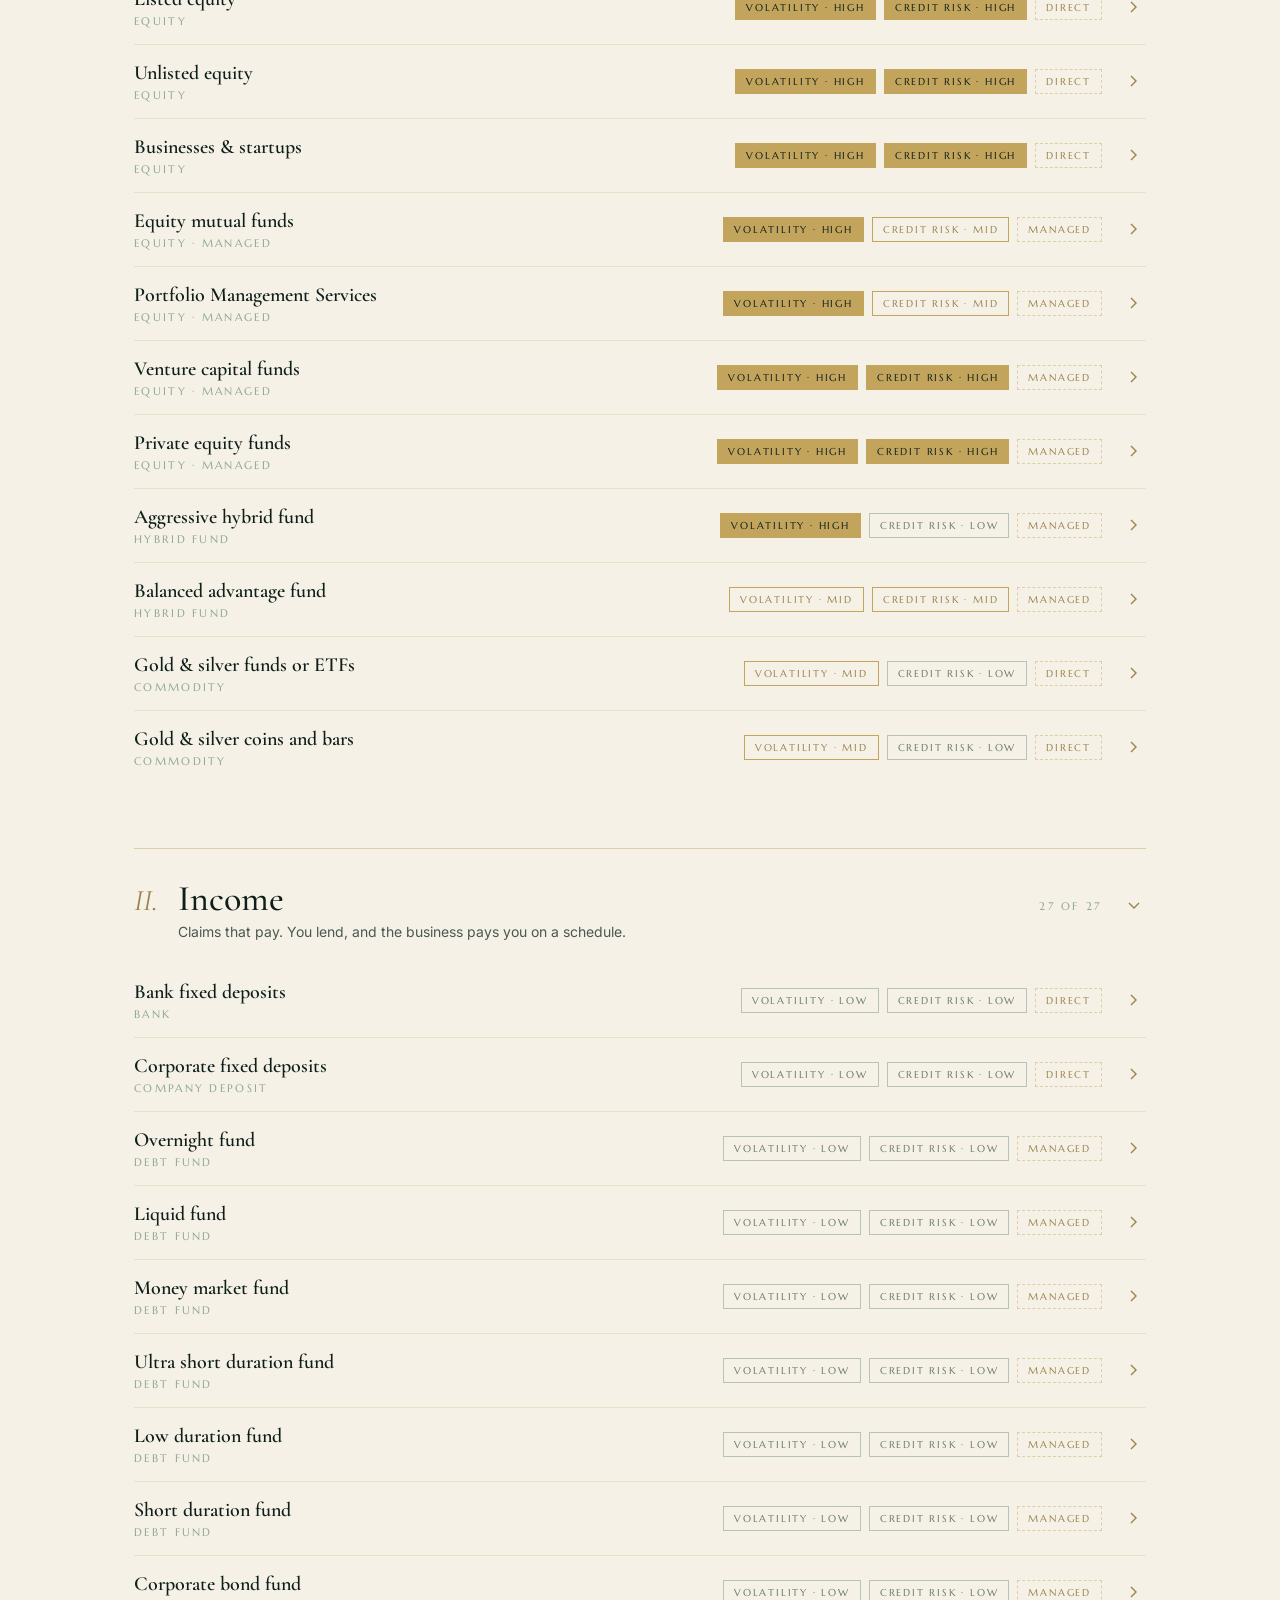
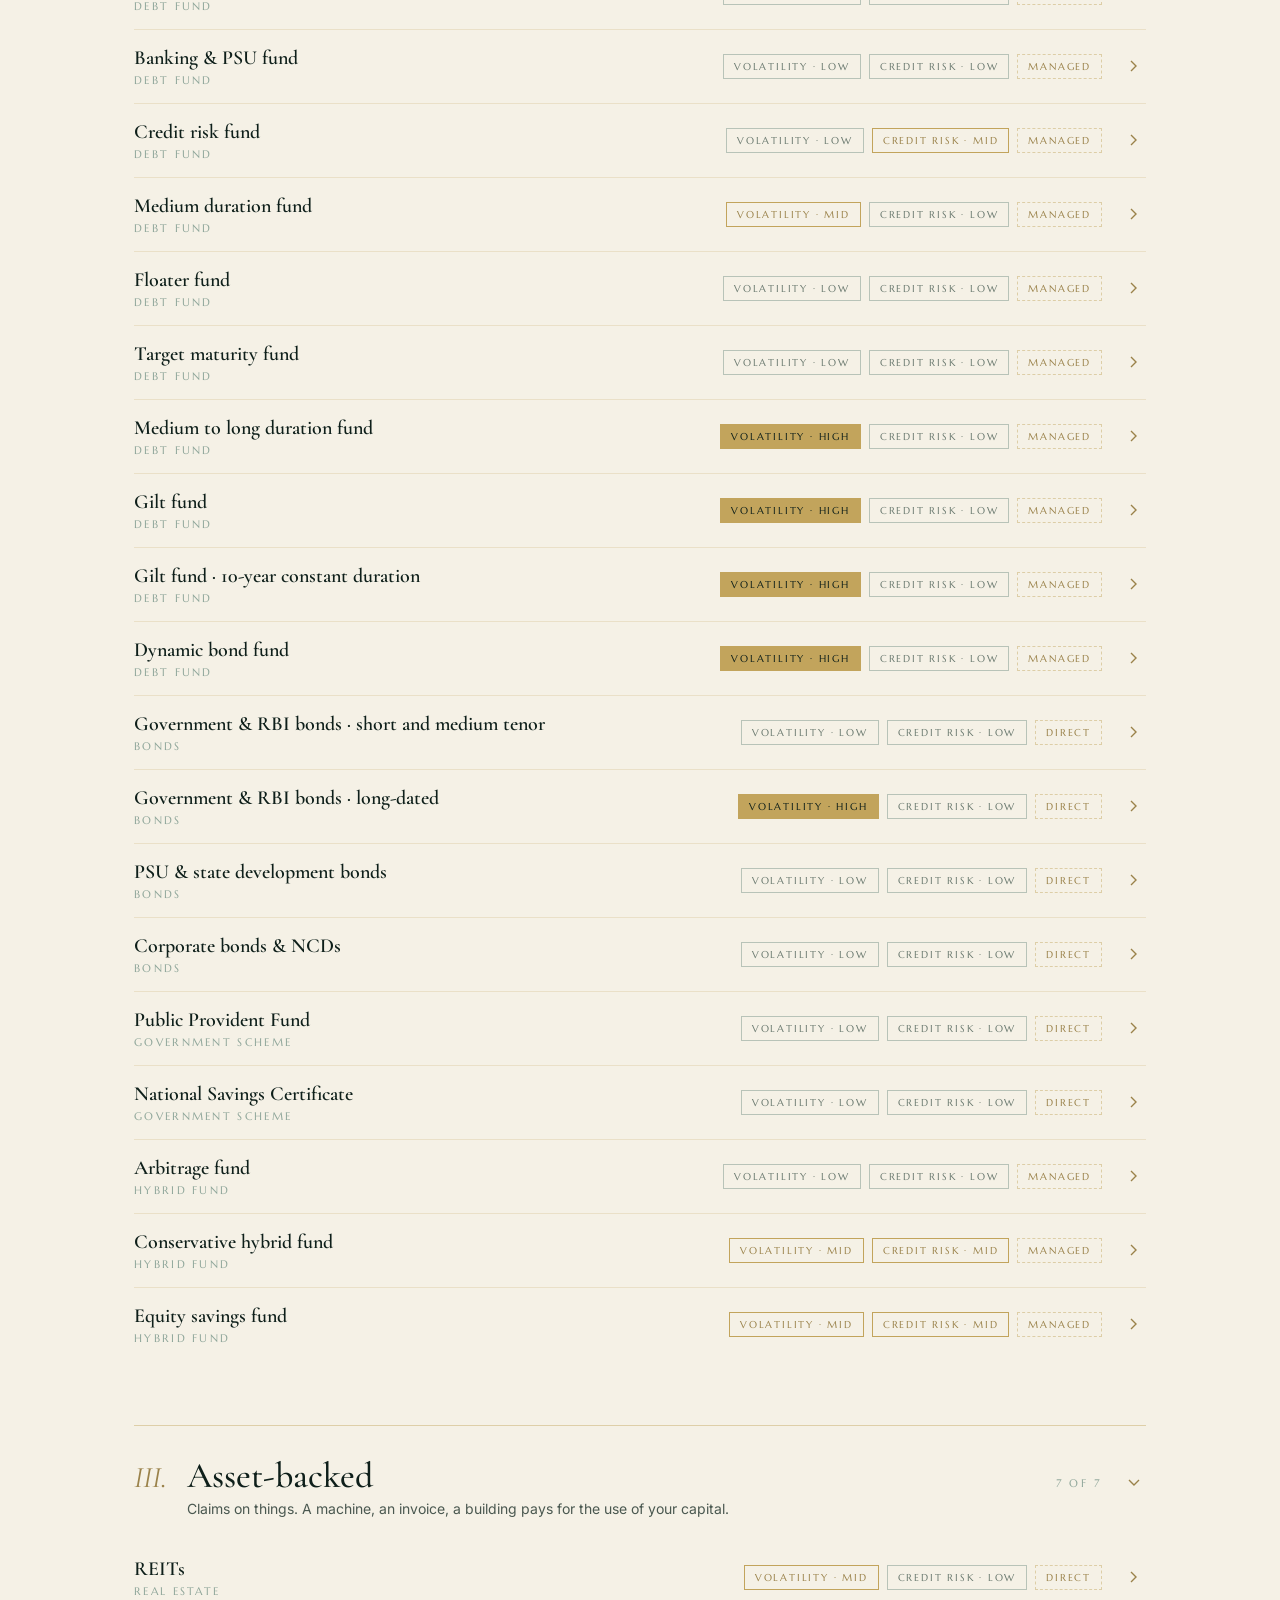
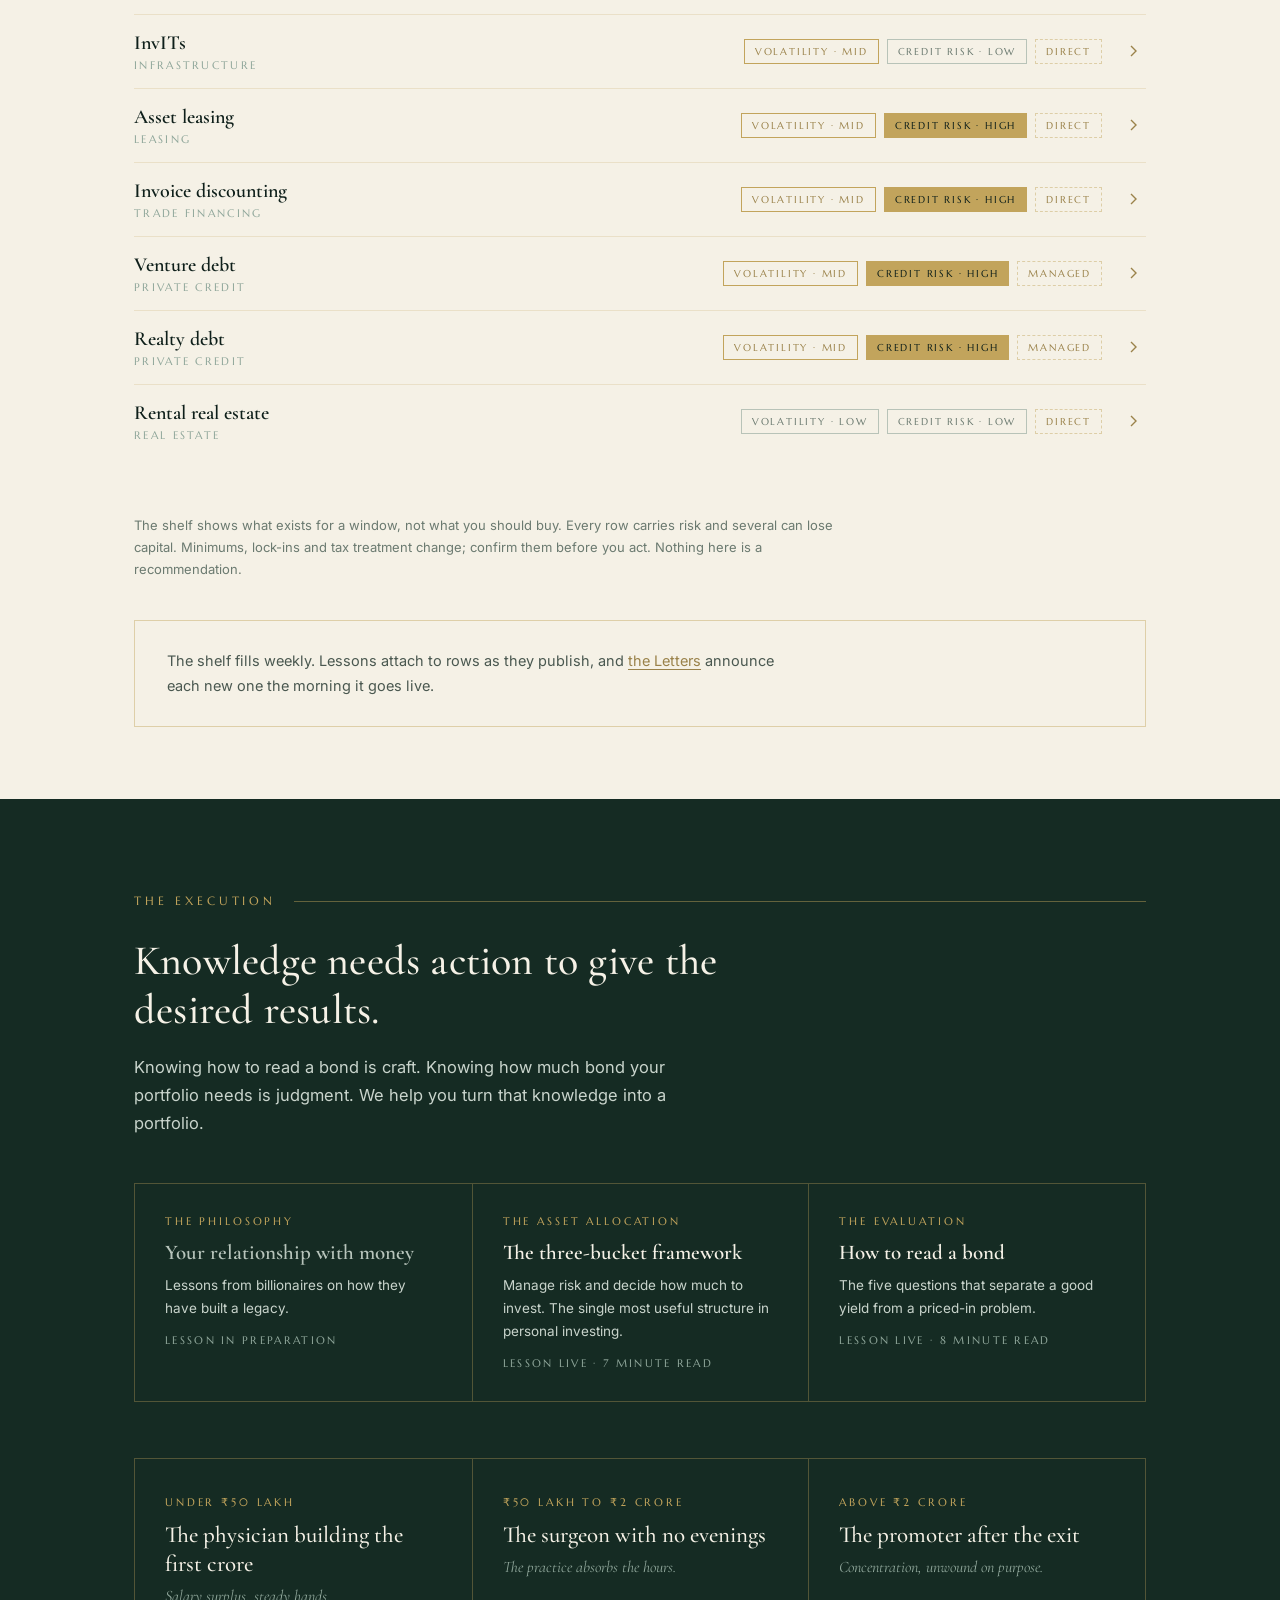
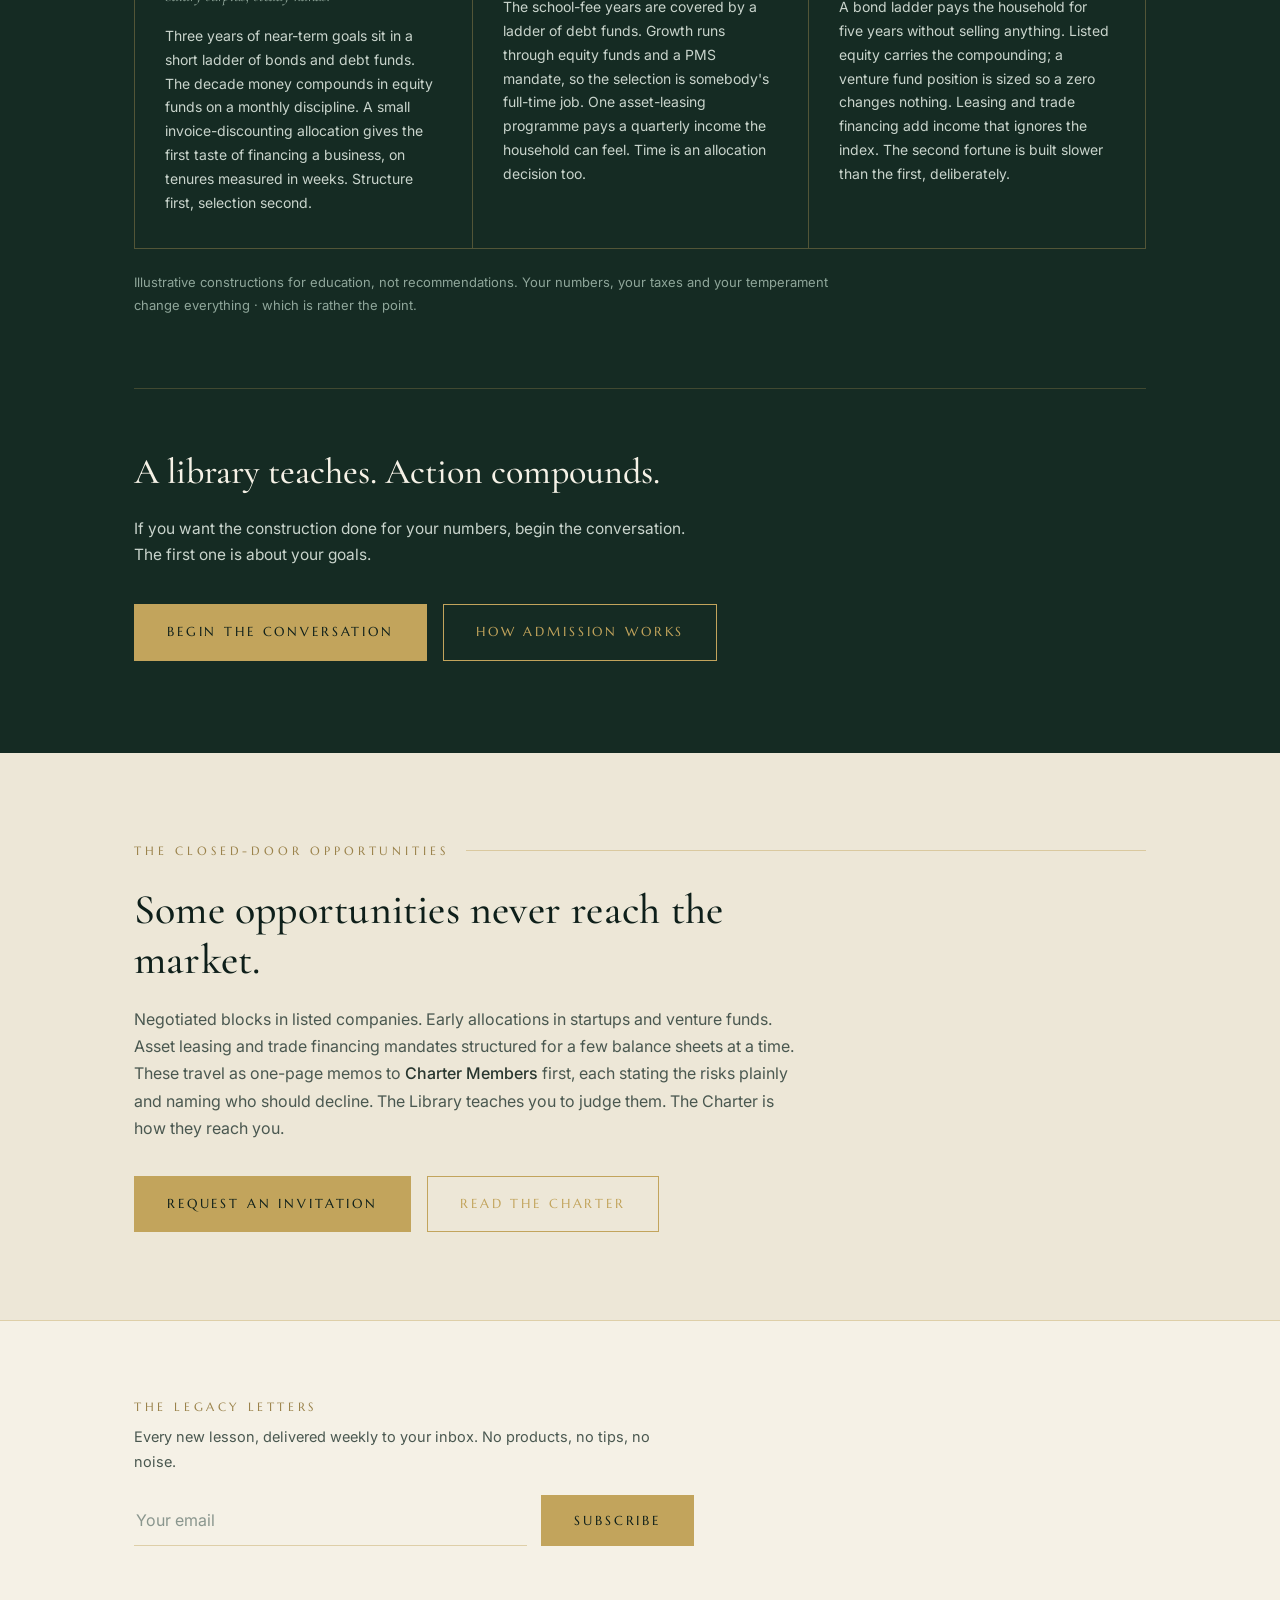
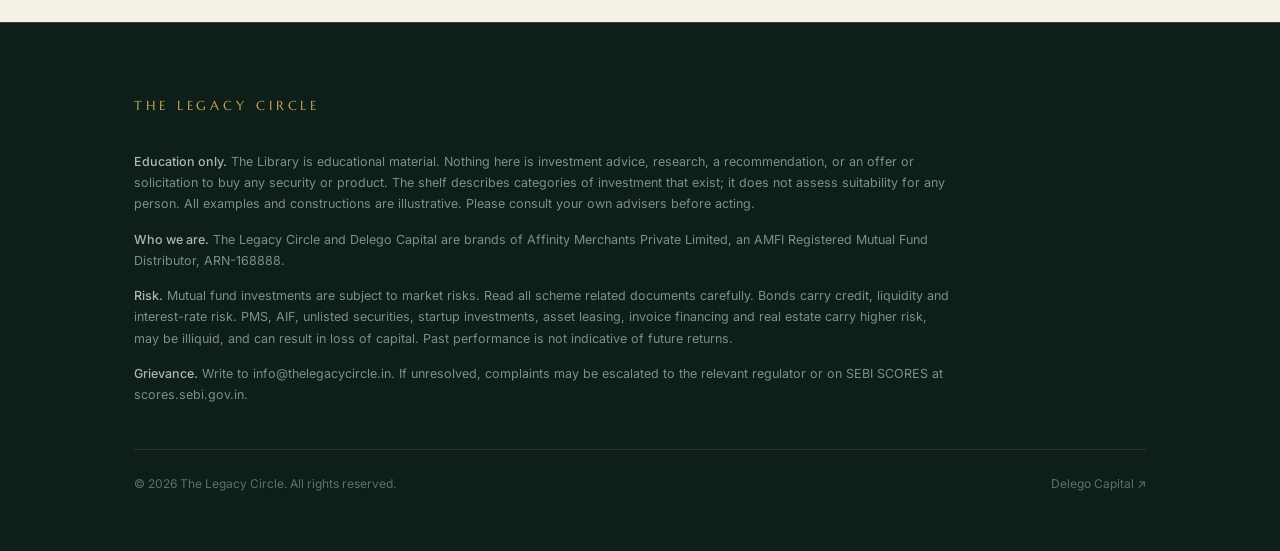
==== commit 8ee878db: "Update index.html" ====
--- a/library/index.html
+++ b/library/index.html
@@ -459,7 +459,7 @@
   <div class="wrap">
     <div class="eyebrow reveal">The Execution</div>
     <h2 class="reveal">Knowledge needs action to give the desired results.</h2>
-    <p class="lede reveal">Knowing how to read a bond is craft. Knowing how much bond your life needs is judgment. We help you turn that knowledge into a portfolio.</p>
+    <p class="lede reveal">Knowing how to read a bond is craft. Knowing how much bond your portfolio needs is judgment. We help you turn that knowledge into a portfolio.</p>
 
     <div class="phil-row reveal" id="lessons">
       <div class="phil" data-lesson>
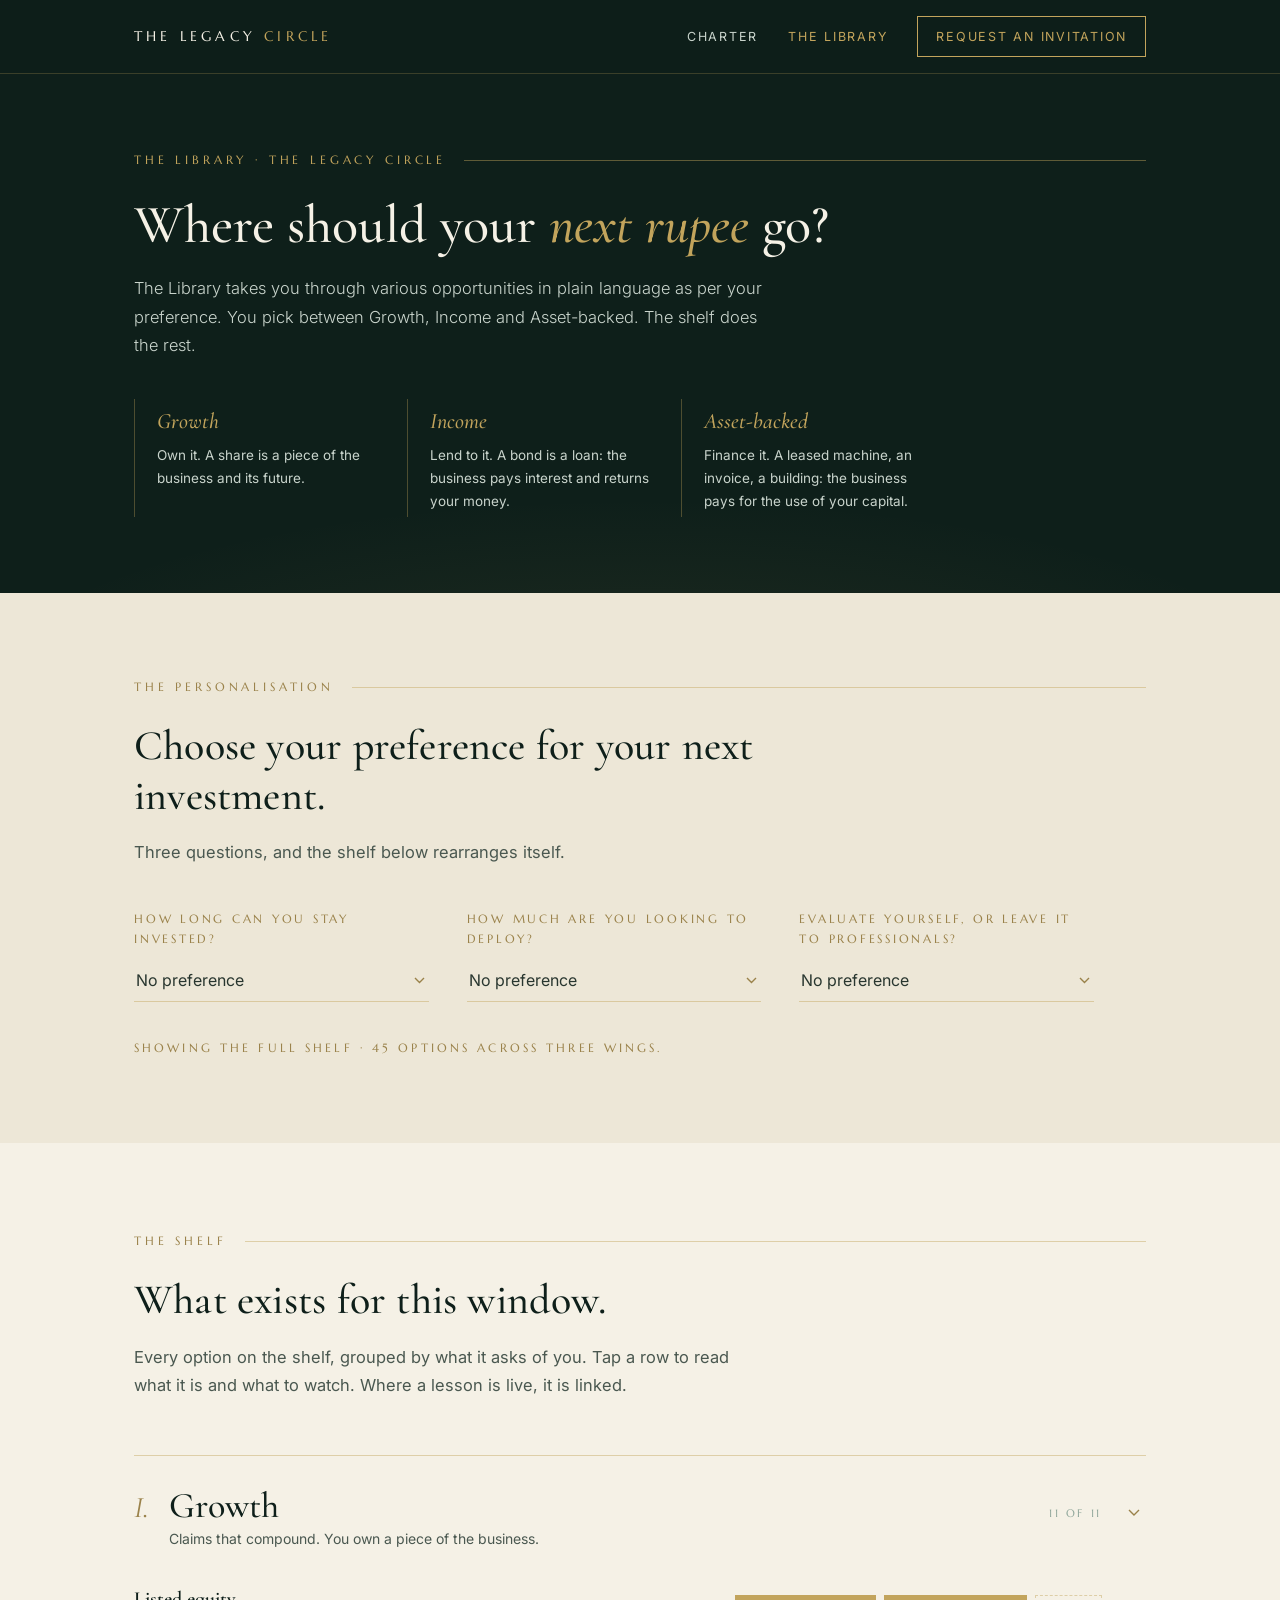
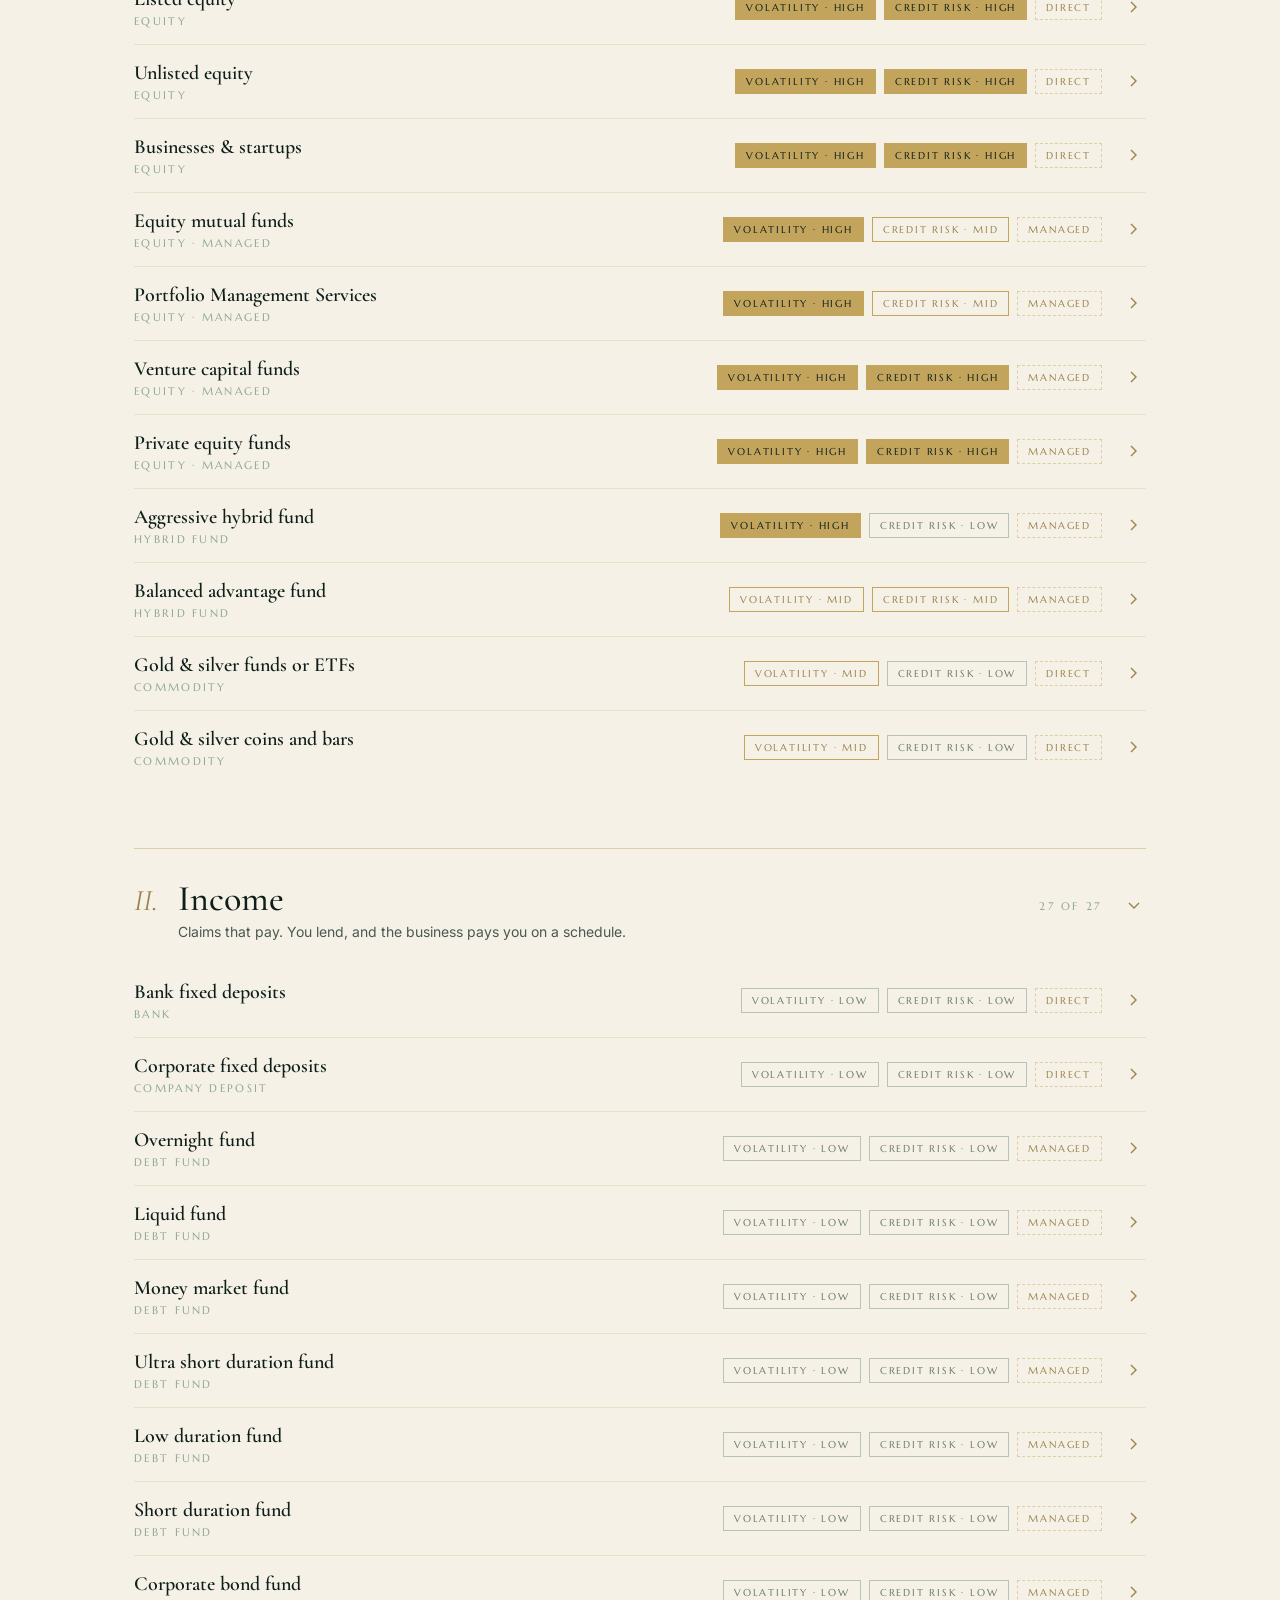
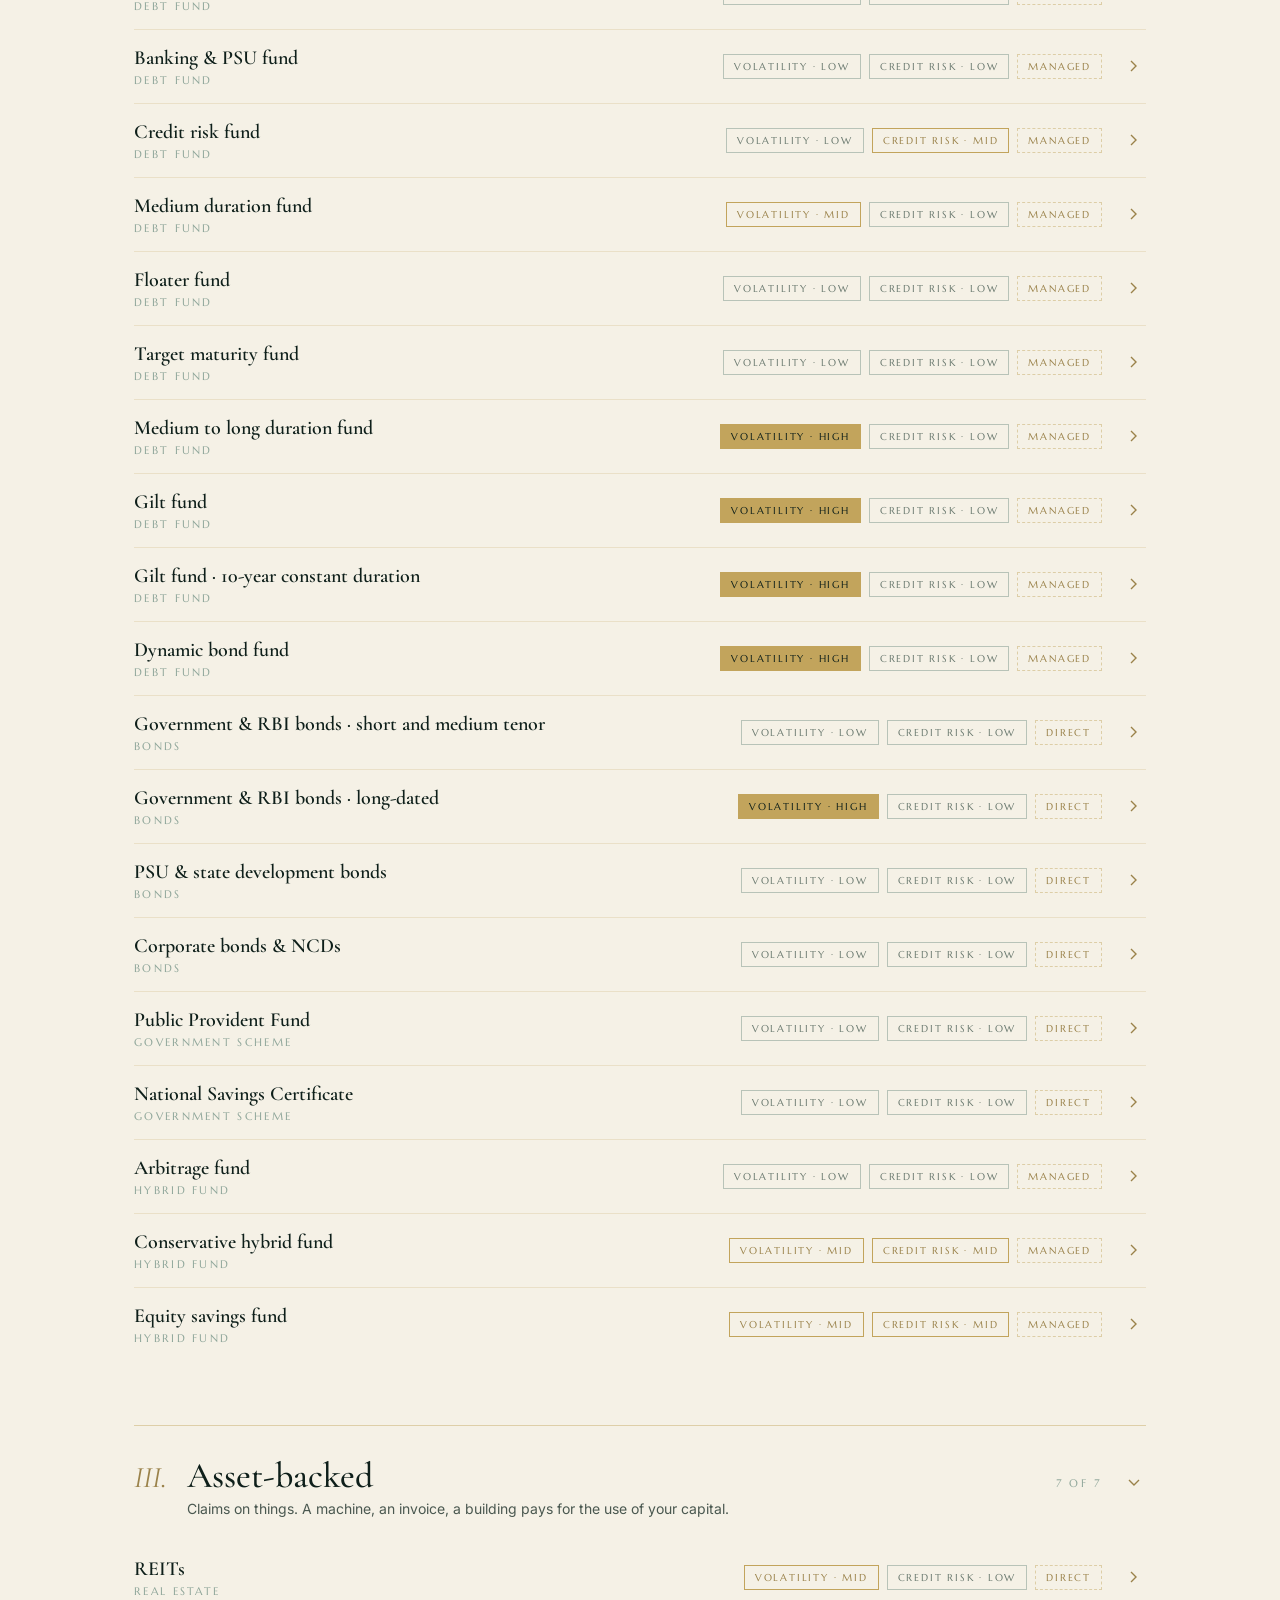
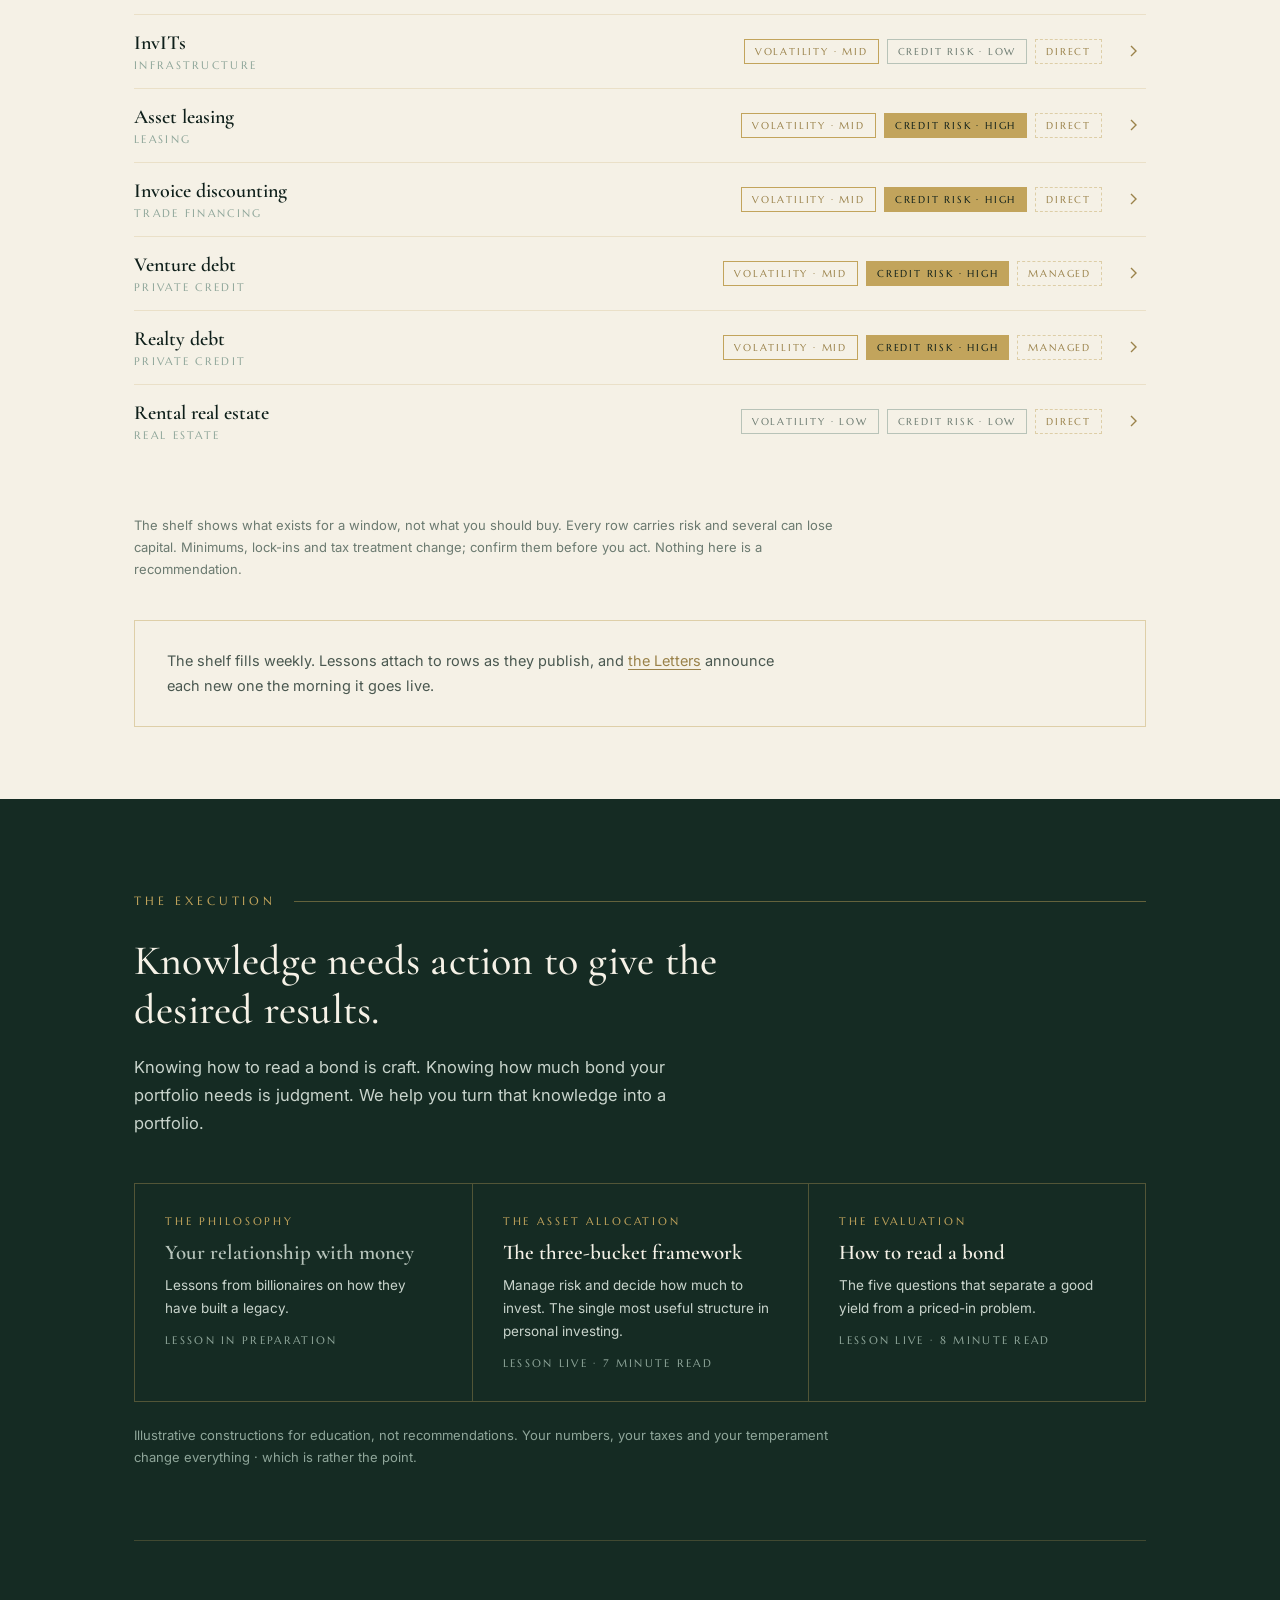
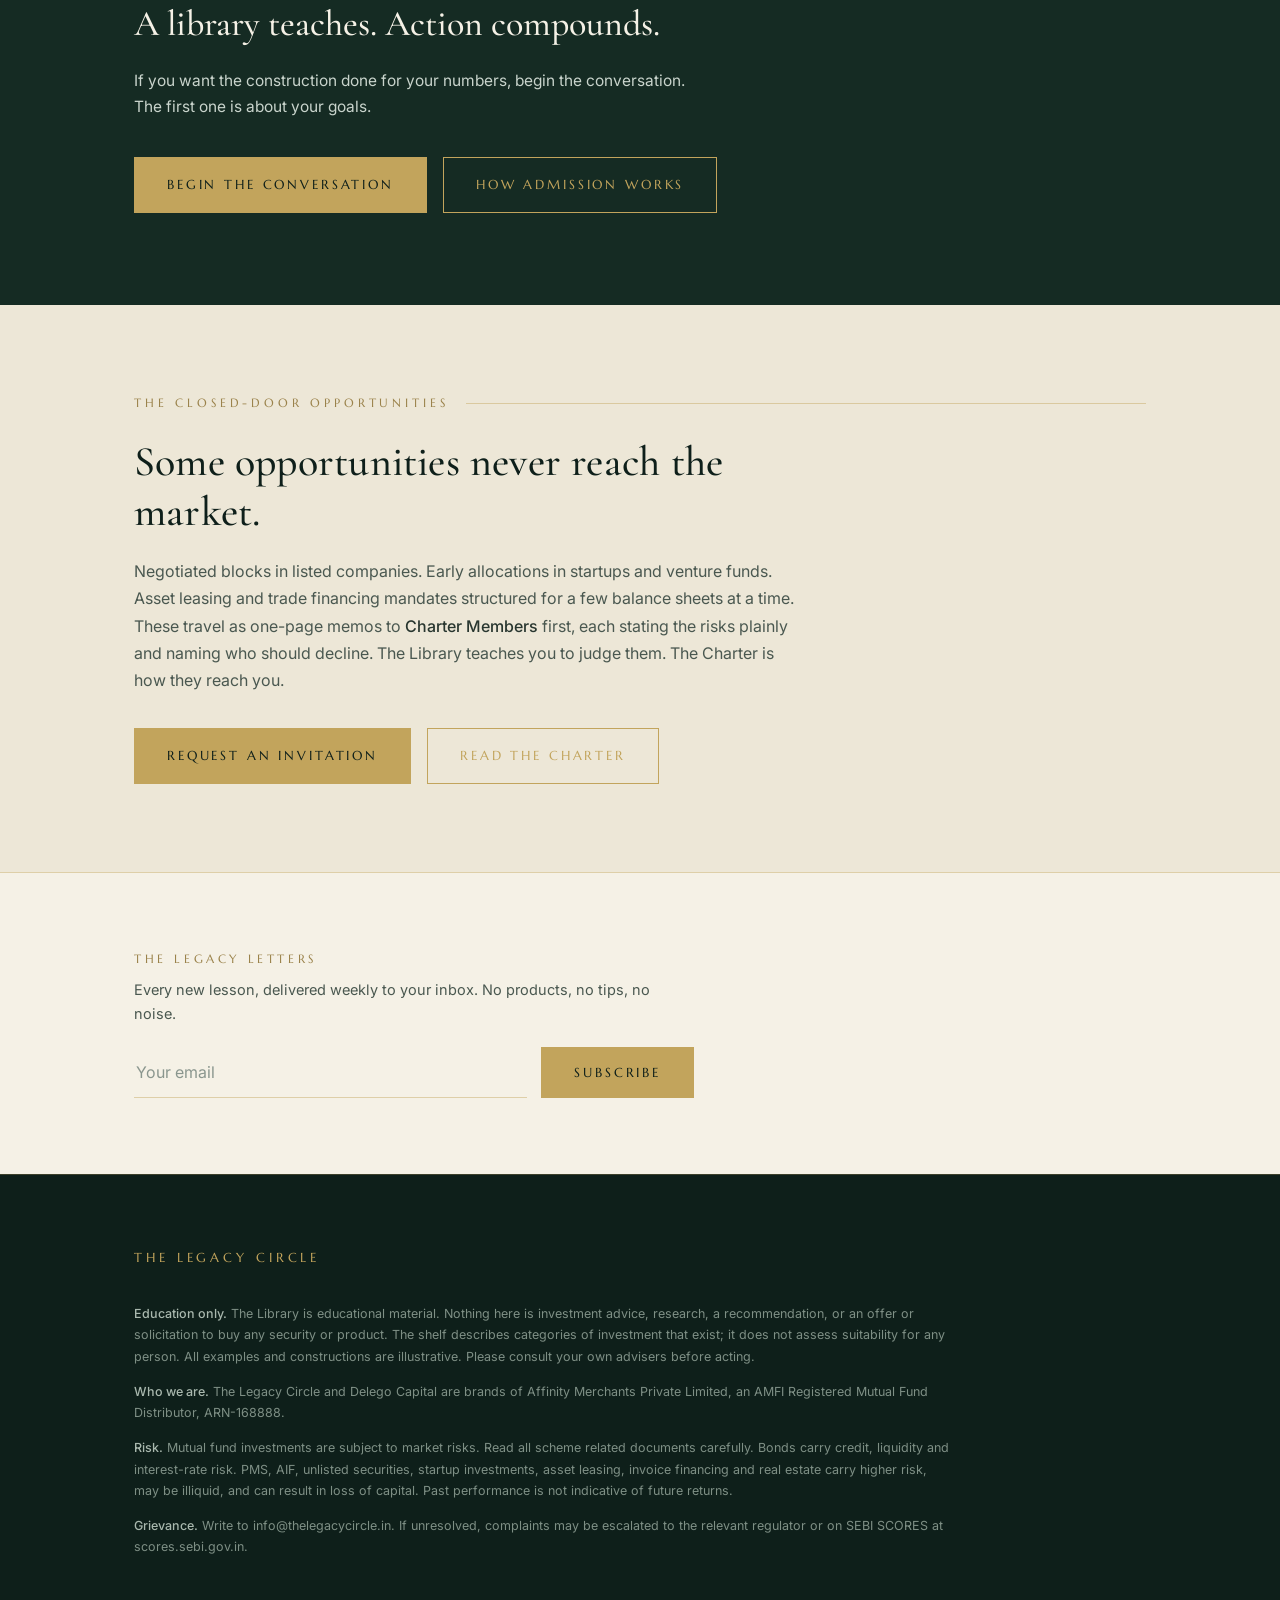
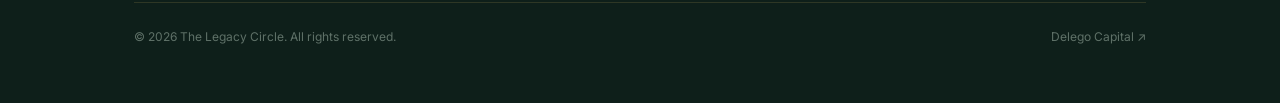
==== commit fa1a1734: "Update index.html" ====
--- a/library/index.html
+++ b/library/index.html
@@ -482,29 +482,6 @@
       </a>
     </div>
 
-    <div class="model-grid reveal" id="models">
-      <div class="model" data-corpus="lt50">
-        <span class="m-badge">Closest to your preference</span>
-        <span class="m-k">Under ₹50 lakh</span>
-        <h3>The physician building the first crore</h3>
-        <p class="m-sub">Salary surplus, steady hands.</p>
-        <p class="m-body">Three years of near-term goals sit in a short ladder of bonds and debt funds. The decade money compounds in equity funds on a monthly discipline. A small invoice-discounting allocation gives the first taste of financing a business, on tenures measured in weeks. Structure first, selection second.</p>
-      </div>
-      <div class="model" data-corpus="m50">
-        <span class="m-badge">Closest to your preference</span>
-        <span class="m-k">₹50 lakh to ₹2 crore</span>
-        <h3>The surgeon with no evenings</h3>
-        <p class="m-sub">The practice absorbs the hours.</p>
-        <p class="m-body">The school-fee years are covered by a ladder of debt funds. Growth runs through equity funds and a PMS mandate, so the selection is somebody's full-time job. One asset-leasing programme pays a quarterly income the household can feel. Time is an allocation decision too.</p>
-      </div>
-      <div class="model" data-corpus="gt2">
-        <span class="m-badge">Closest to your preference</span>
-        <span class="m-k">Above ₹2 crore</span>
-        <h3>The promoter after the exit</h3>
-        <p class="m-sub">Concentration, unwound on purpose.</p>
-        <p class="m-body">A bond ladder pays the household for five years without selling anything. Listed equity carries the compounding; a venture fund position is sized so a zero changes nothing. Leasing and trade financing add income that ignores the index. The second fortune is built slower than the first, deliberately.</p>
-      </div>
-    </div>
     <p class="model-disc reveal">Illustrative constructions for education, not recommendations. Your numbers, your taxes and your temperament change everything · which is rather the point.</p>
 
     <div class="plan-close reveal">
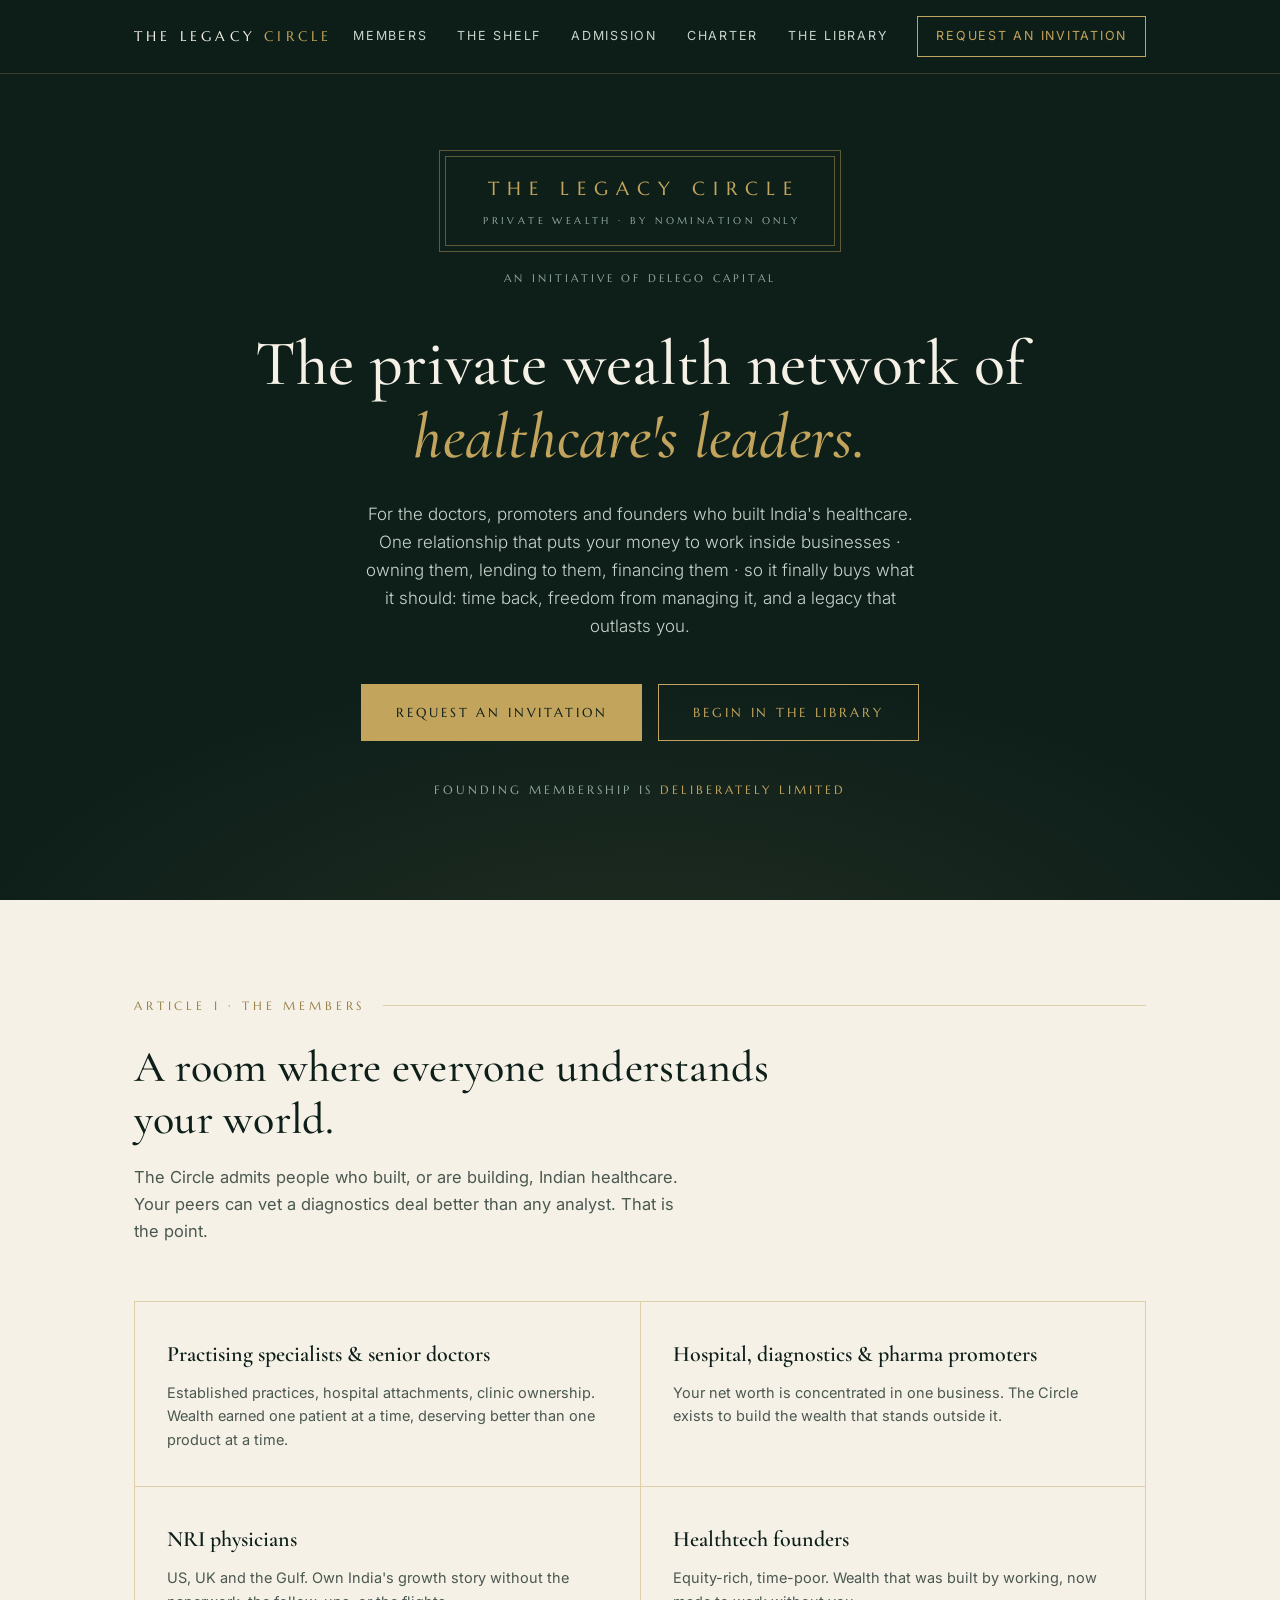
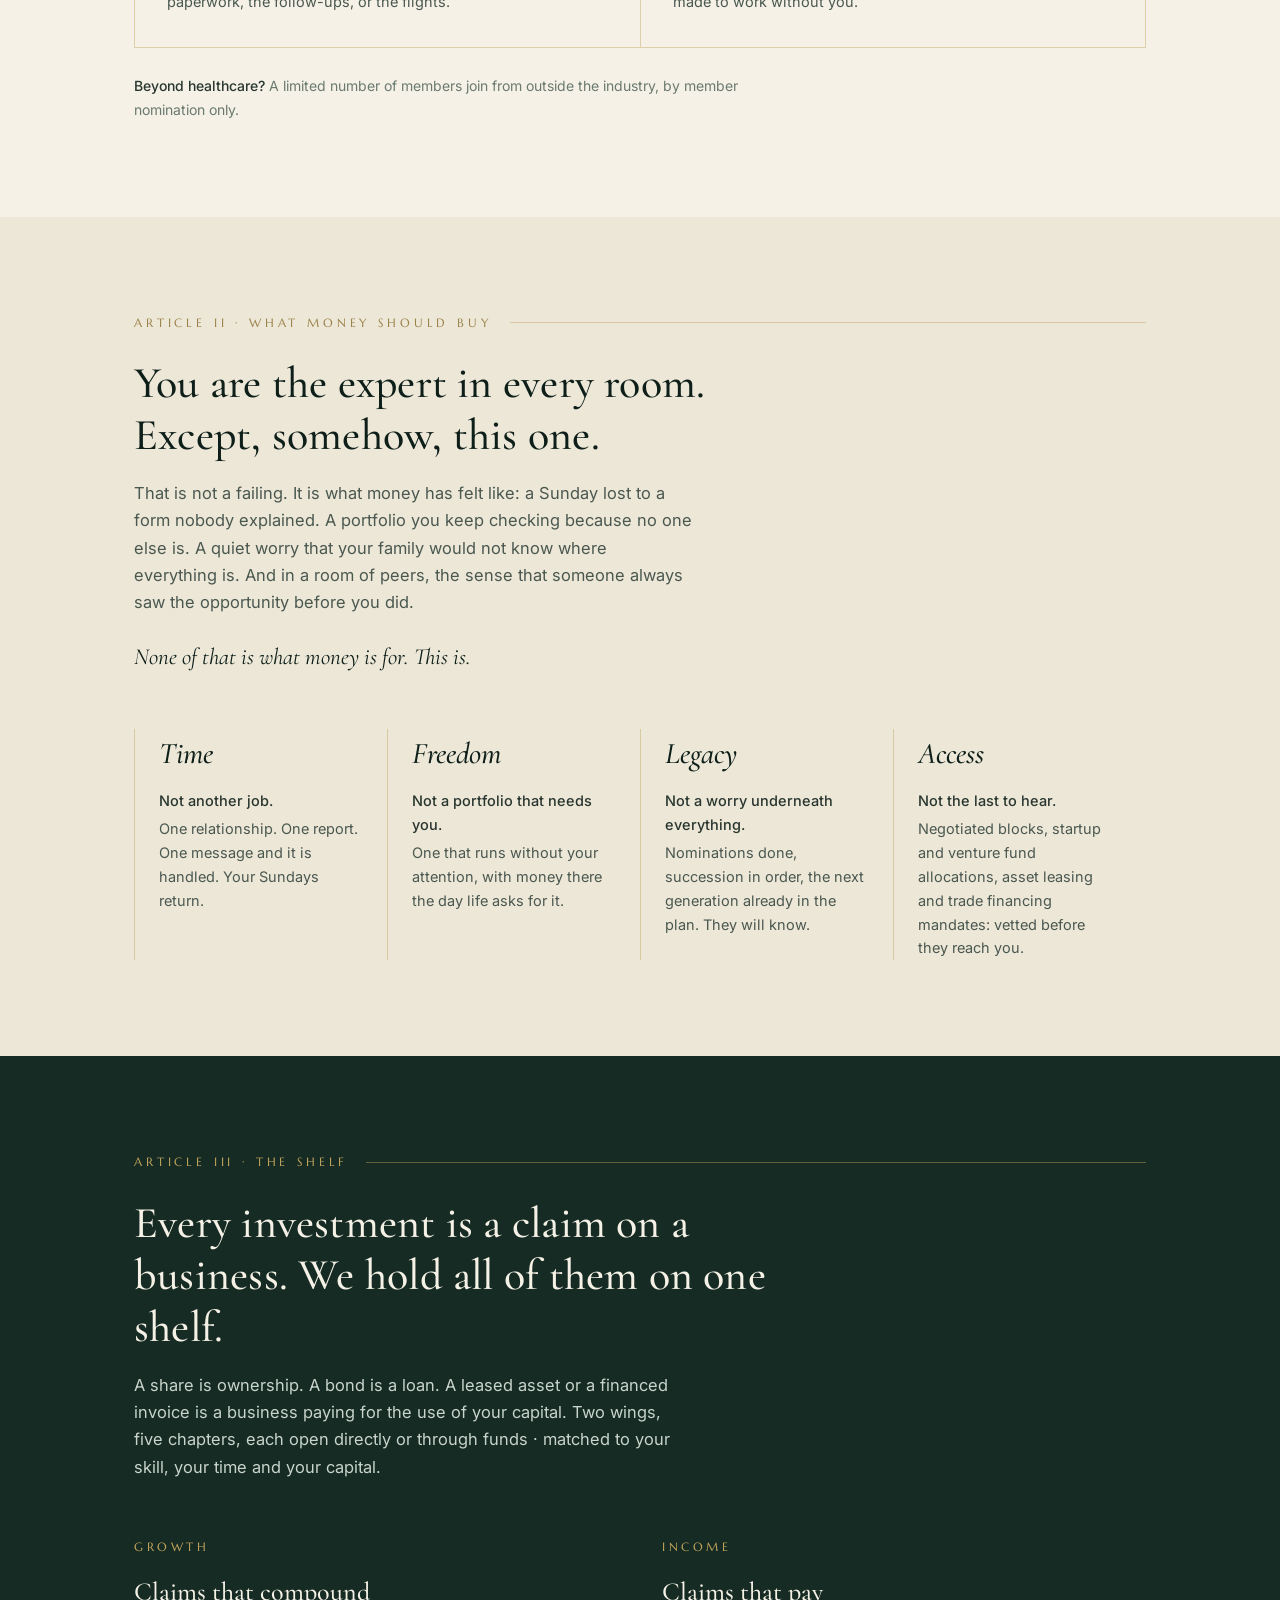
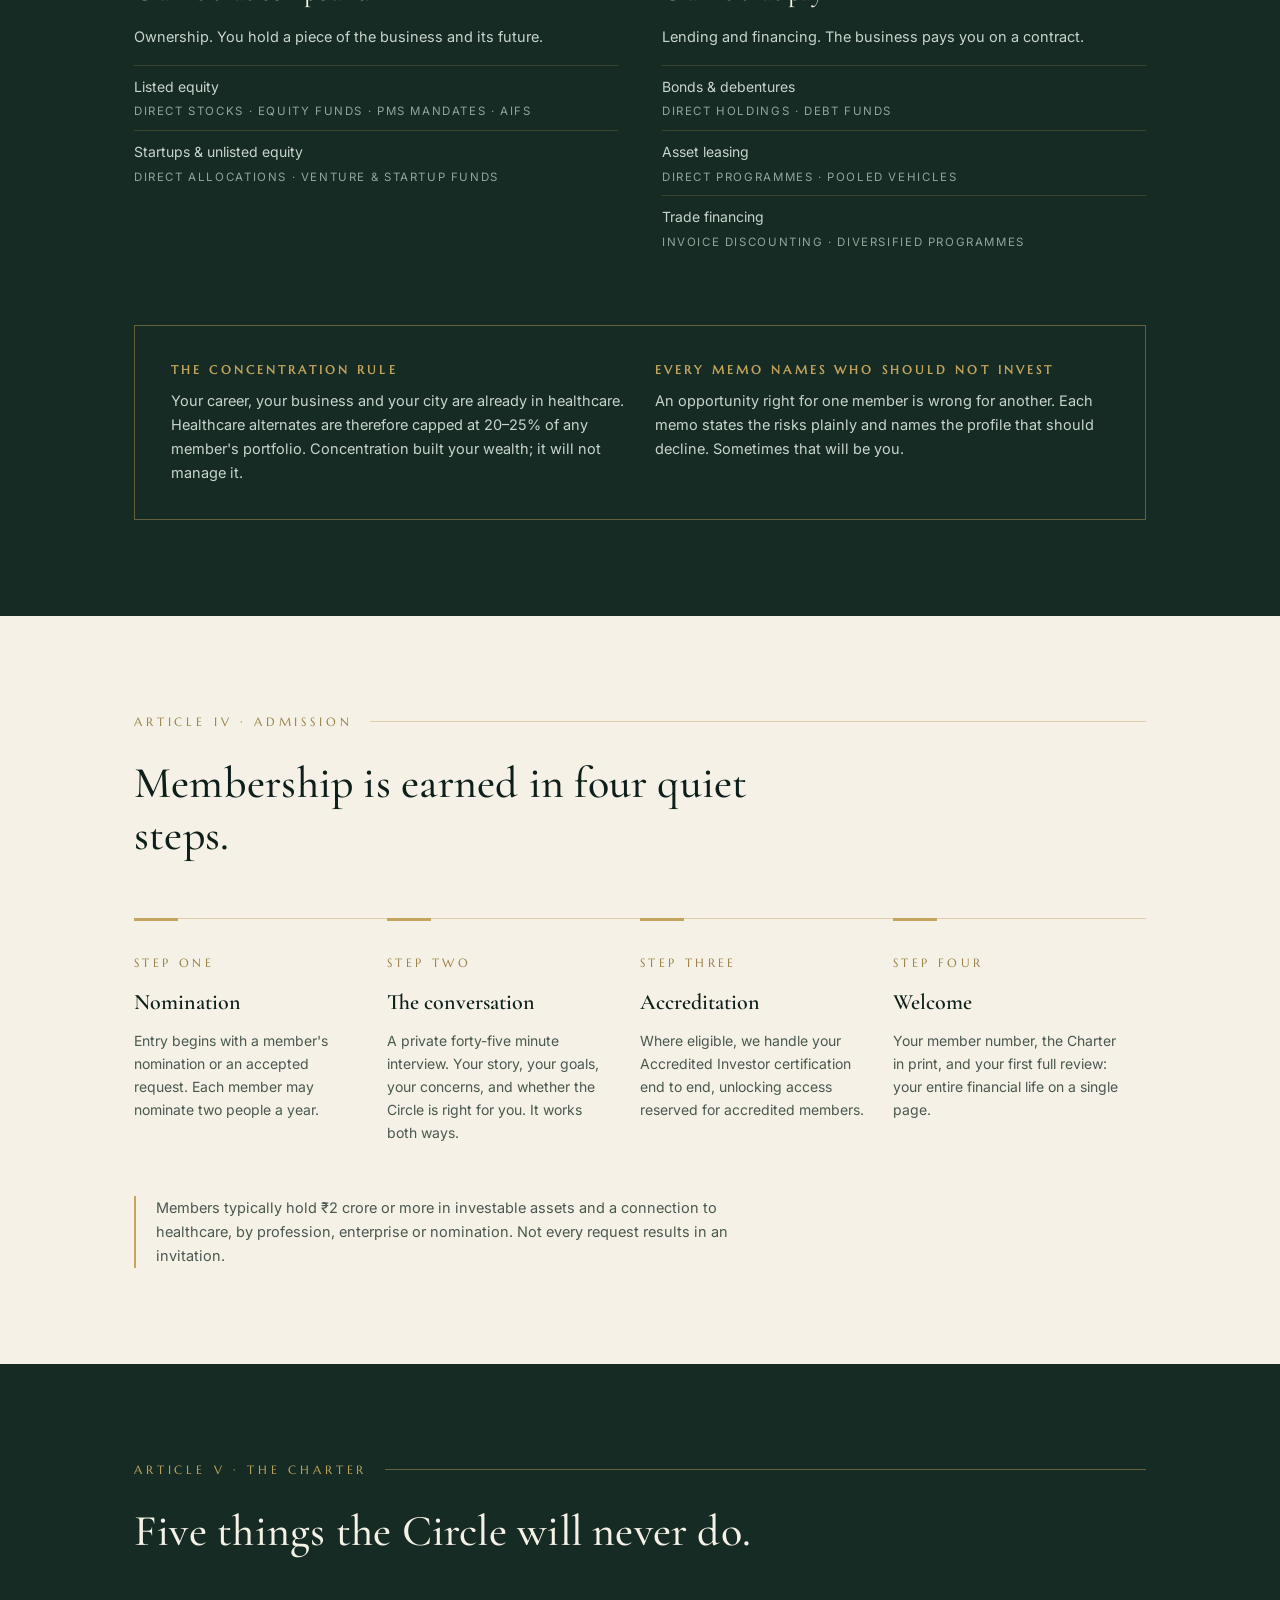
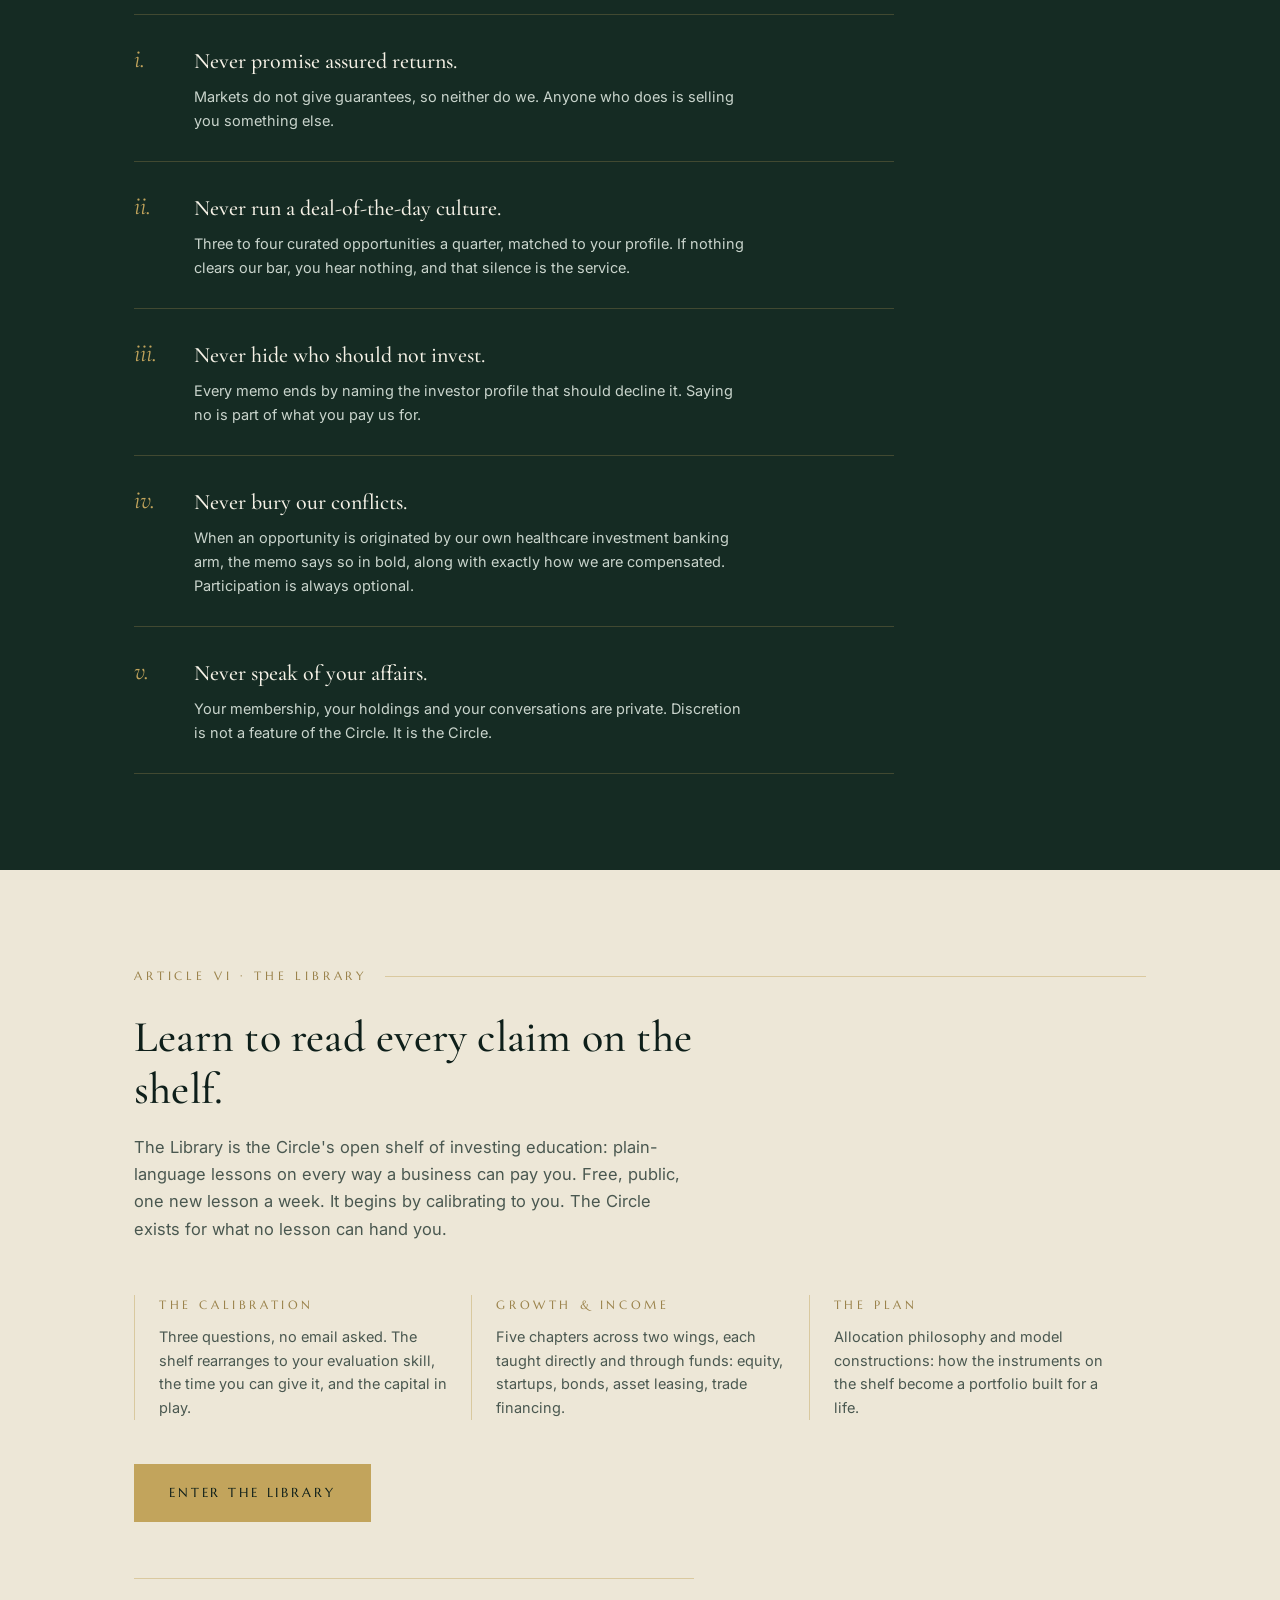
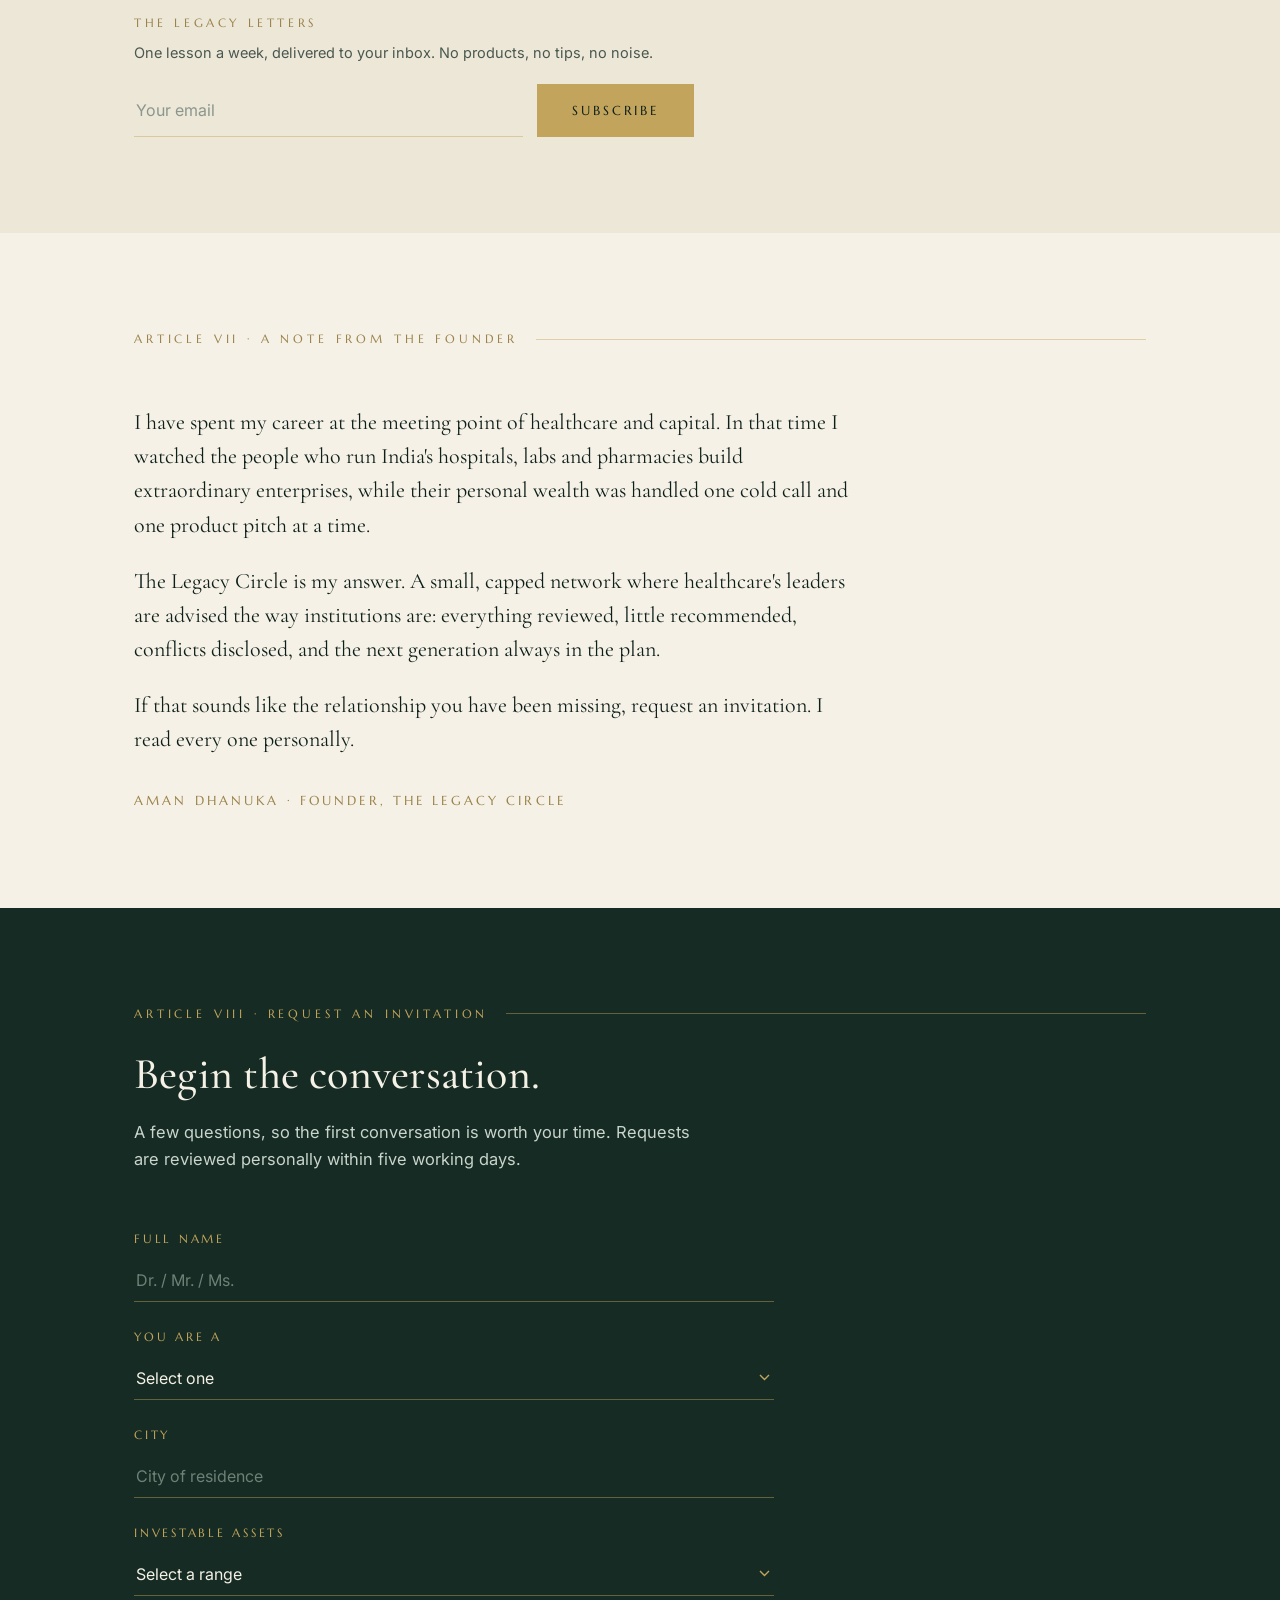
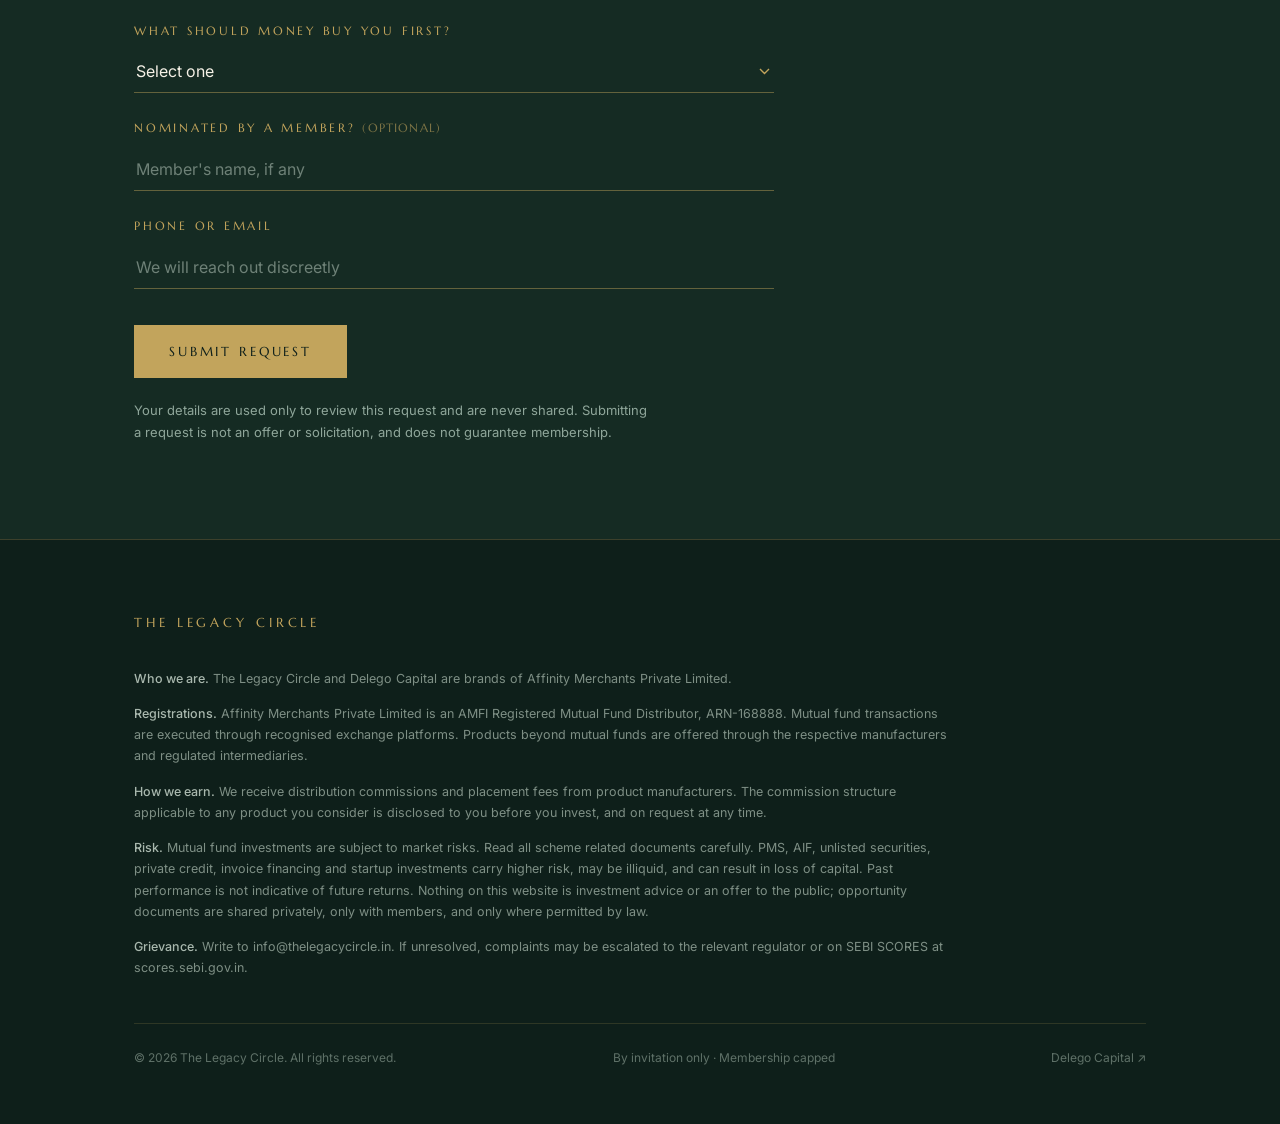
==== commit 0849e7b3: "Add files via upload" ====
--- a/library/index.html
+++ b/library/index.html
@@ -3,521 +3,682 @@
 <head>
 <meta charset="UTF-8">
 <meta name="viewport" content="width=device-width, initial-scale=1.0">
-<title>The Library · The Legacy Circle</title>
-<meta name="description" content="Where should your next rupee go? Answer three questions and the shelf shows every Growth, Income and Asset-backed option that exists for your window, in plain language. Free, one lesson a week.">
+<title>The Legacy Circle · The private wealth network of healthcare's leaders</title>
+<meta name="description" content="An invite-only private wealth network for India's doctors, hospital promoters and healthcare founders. By nomination. By interview. Membership deliberately limited.">
 <link rel="preconnect" href="https://fonts.googleapis.com">
 <link rel="preconnect" href="https://fonts.gstatic.com" crossorigin>
 <link href="https://fonts.googleapis.com/css2?family=Marcellus&family=Cormorant+Garamond:ital,wght@0,400;0,500;0,600;1,400&family=Inter:wght@300;400;500;600&display=swap" rel="stylesheet">
 <style>
-/* ============================================================
-   The Legacy Circle · The Library (single-page edition, v2)
-   Personalisation · The Shelf (45 options) · The Execution · Closed-door
-   ============================================================ */
-:root{
-  --ink:#0E1F1A;
-  --theatre:#152B23;
-  --ivory:#F5F1E6;
-  --ivory-2:#EDE7D7;
-  --brass:#C2A45C;
-  --brass-dim:#9A824A;
-  --body-dark:#28362F;
-  --body-light:#C9D4CC;
-  --sage:#8FA69A;
-  --rule:rgba(194,164,92,.45);
-  --rule-soft:rgba(194,164,92,.22);
-  --maxw:1060px;
-}
-*{margin:0;padding:0;box-sizing:border-box}
-html{scroll-behavior:smooth}
-body{
-  font-family:'Inter',-apple-system,BlinkMacSystemFont,'Segoe UI',sans-serif;
-  background:var(--ivory);color:var(--body-dark);
-  font-weight:400;line-height:1.7;-webkit-font-smoothing:antialiased;
-}
-::selection{background:var(--brass);color:var(--ink)}
-a{color:inherit}
-
-.wrap{max-width:var(--maxw);margin:0 auto;padding:0 24px}
-
-.btn{
-  display:inline-block;font-family:'Marcellus',serif;
-  font-size:13px;letter-spacing:.22em;text-transform:uppercase;
-  padding:16px 32px;border:1px solid var(--brass);
-  color:var(--brass);text-decoration:none;background:transparent;
-  cursor:pointer;transition:background .25s ease,color .25s ease;
-}
-.btn:hover{background:var(--brass);color:var(--ink)}
-.btn.solid{background:var(--brass);color:var(--ink)}
-.btn.solid:hover{background:#D3B76E}
-.btn:focus-visible{outline:2px solid var(--brass);outline-offset:3px}
-
-.reveal{opacity:0;transform:translateY(14px);transition:opacity .7s ease,transform .7s ease}
-.reveal.in{opacity:1;transform:none}
-@media (prefers-reduced-motion:reduce){
-  .reveal{opacity:1;transform:none;transition:none}
-  html{scroll-behavior:auto}
-}
-.hid{display:none!important}
-
-.eyebrow{
-  font-family:'Marcellus',serif;font-size:12px;letter-spacing:.32em;
-  text-transform:uppercase;color:var(--brass-dim);
-  display:flex;align-items:center;gap:18px;margin-bottom:24px;
-}
-.eyebrow::after{content:"";flex:1;height:1px;background:var(--rule)}
-.on-green .eyebrow{color:var(--brass)}
-h2{
-  font-family:'Cormorant Garamond',serif;font-weight:500;
-  font-size:clamp(28px,4.2vw,42px);line-height:1.18;
-  color:var(--ink);max-width:680px;letter-spacing:.005em;
-}
-.on-green h2{color:var(--ivory)}
-.lede{max-width:600px;margin-top:18px;font-size:16.5px;color:#4A5850}
-.on-green .lede{color:var(--body-light)}
-
-/* ---------- nav ---------- */
-nav{
-  position:fixed;top:0;left:0;right:0;z-index:50;
-  background:rgba(14,31,26,.92);backdrop-filter:blur(10px);
-  border-bottom:1px solid rgba(194,164,92,.25);
-}
-.nav-in{max-width:var(--maxw);margin:0 auto;padding:16px 24px;
-  display:flex;align-items:center;justify-content:space-between}
-.wordmark{
-  font-family:'Marcellus',serif;color:var(--ivory);
-  font-size:14px;letter-spacing:.3em;text-transform:uppercase;text-decoration:none;
-}
-.wordmark span{color:var(--brass)}
-.nav-links{display:flex;gap:30px;align-items:center}
-.nav-links a{
-  font-size:12.5px;letter-spacing:.14em;text-transform:uppercase;
-  color:var(--body-light);text-decoration:none;transition:color .2s;
-}
-.nav-links a:hover{color:var(--brass)}
-.nav-links a.here{color:var(--brass)}
-.nav-cta{border:1px solid var(--brass);color:var(--brass)!important;padding:9px 18px}
-.nav-cta:hover{background:var(--brass);color:var(--ink)!important}
-@media(max-width:760px){.nav-links a:not(.nav-cta){display:none}}
-
-/* ---------- masthead ---------- */
-.masthead{
-  background:var(--ink);color:var(--ivory);
-  padding:150px 0 76px;position:relative;overflow:hidden;
-}
-.masthead::before{
-  content:"";position:absolute;inset:0;
-  background:radial-gradient(ellipse 90% 60% at 50% 120%,rgba(194,164,92,.10),transparent 60%);
-  pointer-events:none;
-}
-.masthead .eyebrow{color:var(--brass)}
-.masthead h1{
-  font-family:'Cormorant Garamond',serif;font-weight:500;
-  font-size:clamp(34px,5.2vw,54px);line-height:1.15;max-width:760px;
-}
-.masthead h1 em{font-style:italic;color:var(--brass)}
-.masthead .lede{max-width:640px;color:var(--body-light);font-weight:300}
-.claims{
-  margin-top:40px;display:grid;grid-template-columns:repeat(3,1fr);gap:0;max-width:820px;
-}
-.claim{border-left:1px solid rgba(194,164,92,.35);padding:4px 26px 4px 22px}
-.claim b{
-  font-family:'Cormorant Garamond',serif;font-style:italic;font-weight:500;
-  font-size:22px;color:var(--brass);display:block;margin-bottom:4px;
-}
-.claim p{font-size:13.5px;color:var(--body-light)}
-@media(max-width:760px){.claims{grid-template-columns:1fr;row-gap:22px}}
-
-/* ---------- personalisation ---------- */
-.cal{background:var(--ivory-2);padding:84px 0}
-.cal-grid{
-  margin-top:44px;display:grid;grid-template-columns:repeat(3,1fr);
-  gap:38px;max-width:960px;
-}
-.cfield label{
-  display:block;font-family:'Marcellus',serif;font-size:11.5px;
-  letter-spacing:.24em;text-transform:uppercase;color:var(--brass-dim);margin-bottom:10px;
-}
-.cfield select{
-  width:100%;background:transparent;border:none;
-  border-bottom:1px solid var(--rule);
-  padding:11px 26px 11px 2px;font-family:'Inter',sans-serif;font-size:16px;
-  color:var(--body-dark);border-radius:0;appearance:none;-webkit-appearance:none;
-  background-image:url("data:image/svg+xml;utf8,<svg xmlns='http://www.w3.org/2000/svg' width='11' height='7' viewBox='0 0 11 7'><path d='M1 1l4.5 4.5L10 1' fill='none' stroke='%239A824A' stroke-width='1.4'/></svg>");
-  background-repeat:no-repeat;background-position:right 4px center;cursor:pointer;
-}
-.cfield select:focus{outline:none;border-bottom-color:var(--brass)}
-.cal-out{margin-top:36px;display:flex;align-items:baseline;gap:22px;flex-wrap:wrap}
-.cal-line{
-  font-family:'Marcellus',serif;font-size:12px;letter-spacing:.26em;
-  text-transform:uppercase;color:var(--brass-dim);
-}
-.cal-reset{
-  font-size:13px;color:#6B7A70;background:none;border:none;cursor:pointer;
-  font-family:'Inter',sans-serif;text-decoration:underline;text-underline-offset:3px;padding:0;
-}
-.cal-reset:hover{color:var(--brass-dim)}
-@media(max-width:760px){.cal-grid{grid-template-columns:1fr;gap:28px}}
-
-/* ---------- the shelf ---------- */
-.shelf{padding:88px 0 72px}
-.wing{margin-top:52px;border-top:1px solid var(--rule)}
-.wing:first-of-type{margin-top:56px}
-.wing-head{
-  width:100%;background:none;border:none;cursor:pointer;text-align:left;
-  display:grid;grid-template-columns:auto 1fr auto 24px;gap:20px;align-items:baseline;
-  padding:30px 0 24px;font-family:inherit;color:inherit;
-}
-.wing-head:focus-visible{outline:2px solid var(--brass);outline-offset:4px}
-.wing-roman{font-family:'Cormorant Garamond',serif;font-style:italic;font-size:30px;color:var(--brass-dim);line-height:1}
-.wing-title{
-  font-family:'Cormorant Garamond',serif;font-weight:500;
-  font-size:clamp(26px,3.6vw,36px);color:var(--ink);line-height:1.1;
-}
-.wing-title small{
-  display:block;font-family:'Inter',sans-serif;font-size:14px;color:#4A5850;
-  margin-top:6px;font-weight:400;
-}
-.wing-count{
-  font-family:'Marcellus',serif;font-size:11px;letter-spacing:.24em;
-  text-transform:uppercase;color:var(--sage);white-space:nowrap;
-}
-.chev{
-  width:24px;height:24px;display:flex;align-items:center;justify-content:center;
-  color:var(--brass-dim);transition:transform .25s ease;
-}
-.wing[data-open="false"] .chev{transform:rotate(-90deg)}
-.wing[data-open="false"] .rows{display:none}
-.rows{padding-bottom:12px}
-.row{border-top:1px solid var(--rule-soft)}
-.row:first-child{border-top:none}
-.row-head{
-  width:100%;background:none;border:none;cursor:pointer;text-align:left;
-  display:grid;grid-template-columns:1fr auto 24px;gap:20px;align-items:center;
-  padding:16px 0;font-family:inherit;color:inherit;
-}
-.row-head:hover .r-name{color:var(--brass-dim)}
-.row-head:focus-visible{outline:2px solid var(--brass);outline-offset:2px}
-.r-name{
-  font-family:'Cormorant Garamond',serif;font-weight:600;font-size:20px;
-  color:var(--ink);line-height:1.25;transition:color .2s ease;
-}
-.r-group{
-  display:block;font-family:'Marcellus',serif;font-size:10.5px;letter-spacing:.22em;
-  text-transform:uppercase;color:var(--sage);margin-top:3px;
-}
-.r-pills{display:flex;gap:8px;flex-wrap:wrap;justify-content:flex-end}
-.pill{
-  font-family:'Marcellus',serif;font-size:10px;letter-spacing:.18em;text-transform:uppercase;
-  padding:5px 10px;border:1px solid var(--rule);color:var(--brass-dim);white-space:nowrap;
-}
-.pill.low{border-color:rgba(143,166,154,.6);color:#6B7A70}
-.pill.mid{border-color:var(--brass);color:var(--brass-dim)}
-.pill.high{background:var(--brass);border-color:var(--brass);color:var(--ink)}
-.pill.route{border-style:dashed}
-.row .chev{transform:rotate(-90deg)}
-.row[data-open="true"] .chev{transform:rotate(0)}
-.row-body{display:none;padding:2px 0 24px;max-width:720px}
-.row[data-open="true"] .row-body{display:block}
-.rb-k{
-  font-family:'Marcellus',serif;font-size:10.5px;letter-spacing:.24em;
-  text-transform:uppercase;color:var(--brass-dim);display:block;margin-bottom:3px;
-}
-.row-body p{font-size:14.5px;color:#4A5850}
-.row-body p + .rb-k{margin-top:14px}
-.rb-note{margin-top:14px;color:var(--brass-dim);font-style:italic;font-family:'Cormorant Garamond',serif;font-size:16px}
-.lesson-link{
-  display:inline-block;margin-top:14px;
-  font-family:'Cormorant Garamond',serif;font-weight:600;font-size:18px;
-  color:var(--ink);text-decoration:none;border-bottom:1px solid var(--brass);
-  padding-bottom:1px;transition:color .2s ease;
-}
-.lesson-link:hover{color:var(--brass-dim)}
-.l-meta{
-  display:block;font-family:'Marcellus',serif;font-size:10.5px;
-  letter-spacing:.22em;text-transform:uppercase;color:var(--sage);margin-top:6px;
-}
-.wing-empty{padding:8px 0 28px;color:#6B7A70;font-style:italic;font-family:'Cormorant Garamond',serif;font-size:17px}
-@media(max-width:700px){
-  .wing-head{grid-template-columns:auto 1fr 24px}
-  .wing-count{grid-column:2;justify-self:start;margin-top:2px}
-  .row-head{grid-template-columns:1fr 24px;row-gap:10px}
-  .r-pills{grid-column:1/-1;justify-content:flex-start}
-}
-.shelf-disc{margin-top:44px;font-size:13px;color:#6B7A70;max-width:720px}
-.shelf-note{margin-top:40px}
-.shelf-note-in{
-  border:1px solid var(--rule);padding:28px 32px;
-  display:flex;justify-content:space-between;align-items:baseline;gap:24px;flex-wrap:wrap;
-}
-.shelf-note-in p{font-size:14.5px;color:#4A5850;max-width:640px}
-.shelf-note-in a{color:var(--brass-dim);text-decoration:underline;text-underline-offset:3px}
-
-/* ---------- the execution ---------- */
-.plan-band{background:var(--theatre);padding:92px 0}
-.phil-row{
-  margin-top:46px;display:grid;grid-template-columns:repeat(3,1fr);gap:0;
-  border:1px solid rgba(194,164,92,.35);
-}
-.phil{
-  display:block;padding:28px 30px;text-decoration:none;
-  border-left:1px solid rgba(194,164,92,.35);transition:background .25s ease;
-}
-.phil:first-child{border-left:none}
-a.phil:hover{background:rgba(194,164,92,.07)}
-.phil .r-k{
-  font-family:'Marcellus',serif;font-size:11px;letter-spacing:.26em;
-  text-transform:uppercase;color:var(--brass);display:block;margin-bottom:8px;
-}
-.phil h4{
-  font-family:'Cormorant Garamond',serif;font-weight:600;font-size:21px;
-  color:var(--ivory);line-height:1.3;
-}
-.phil p{margin-top:8px;font-size:13.5px;color:var(--body-light)}
-.phil .l-meta{color:var(--sage);margin-top:12px}
-div.phil h4{color:#B7C4BB}
-@media(max-width:860px){.phil-row{grid-template-columns:1fr}.phil{border-left:none;border-top:1px solid rgba(194,164,92,.35)}.phil:first-child{border-top:none}}
-
-.model-grid{
-  margin-top:56px;display:grid;grid-template-columns:repeat(3,1fr);gap:0;
-  border:1px solid rgba(194,164,92,.35);
-}
-.model{padding:34px 30px;border-left:1px solid rgba(194,164,92,.35)}
-.model:first-child{border-left:none}
-.m-badge{
-  display:none;font-family:'Marcellus',serif;font-size:10px;letter-spacing:.22em;
-  text-transform:uppercase;color:var(--ink);background:var(--brass);
-  padding:5px 10px;margin-bottom:16px;
-}
-.model.match .m-badge{display:inline-block}
-.m-k{
-  font-family:'Marcellus',serif;font-size:11px;letter-spacing:.26em;
-  text-transform:uppercase;color:var(--brass);display:block;margin-bottom:10px;
-}
-.model h3{
-  font-family:'Cormorant Garamond',serif;font-weight:500;font-size:23px;
-  color:var(--ivory);line-height:1.25;
-}
-.m-sub{
-  font-family:'Cormorant Garamond',serif;font-style:italic;
-  font-size:16px;color:var(--sage);margin-top:4px;
-}
-.model p.m-body{margin-top:14px;font-size:14px;color:var(--body-light)}
-@media(max-width:900px){.model-grid{grid-template-columns:1fr}.model{border-left:none;border-top:1px solid rgba(194,164,92,.35)}.model:first-child{border-top:none}}
-.model-disc{margin-top:22px;font-size:13px;color:var(--sage);max-width:720px}
-
-.plan-close{margin-top:72px;border-top:1px solid rgba(194,164,92,.25);padding-top:52px}
-.plan-close h3{
-  font-family:'Cormorant Garamond',serif;font-weight:500;
-  font-size:clamp(26px,3.6vw,36px);color:var(--ivory);max-width:620px;
-}
-.plan-close p{margin-top:14px;font-size:15.5px;color:var(--body-light);max-width:560px}
-.ctas{margin-top:36px;display:flex;gap:16px;flex-wrap:wrap}
-
-/* ---------- closed-door opportunities ---------- */
-.charter-band{background:var(--ivory-2);padding:88px 0}
-.charter-band p.body{margin-top:22px;max-width:660px;font-size:16px;color:#4A5850}
-.charter-band p.body b{color:var(--body-dark);font-weight:500}
-
-/* ---------- letters strip ---------- */
-.sub-strip{padding:76px 0;border-top:1px solid var(--rule)}
-.sub-title{
-  font-family:'Marcellus',serif;font-size:12px;letter-spacing:.3em;
-  text-transform:uppercase;color:var(--brass-dim);margin-bottom:8px;
-}
-.sub-copy{font-size:14.5px;color:#4A5850;margin-bottom:20px;max-width:560px}
-.sub-row{display:flex;gap:14px;flex-wrap:wrap;max-width:560px}
-.sub-row input{
-  flex:1;min-width:220px;background:transparent;border:none;
-  border-bottom:1px solid var(--rule);padding:13px 2px;
-  font-family:'Inter',sans-serif;font-size:16px;color:var(--body-dark);border-radius:0;
-}
-.sub-row input::placeholder{color:#8A968E}
-.sub-row input:focus{outline:none;border-bottom-color:var(--brass)}
-.sub-msg{margin-top:16px;font-size:14px;color:var(--brass-dim)}
-.err{border-bottom-color:#C96A5A!important}
-
-/* ---------- footer ---------- */
-footer{background:var(--ink);padding:72px 0 56px;border-top:1px solid rgba(194,164,92,.25)}
-.foot-mark{
-  font-family:'Marcellus',serif;font-size:13px;letter-spacing:.3em;
-  text-transform:uppercase;color:var(--brass);margin-bottom:34px;
-}
-.compliance p{font-size:12.5px;color:#7E8F85;line-height:1.7;max-width:820px;margin-bottom:14px}
-.compliance b{color:#A9B8AE;font-weight:500}
-.foot-line{
-  margin-top:44px;padding-top:24px;border-top:1px solid rgba(194,164,92,.18);
-  display:flex;justify-content:space-between;flex-wrap:wrap;gap:12px;
-  font-size:12px;color:#5F7168;
-}
-.foot-line a{color:inherit;text-decoration:none}
+  :root{
+    --ink:#0E1F1A;          /* deep evergreen, near-black */
+    --theatre:#152B23;      /* panel green */
+    --ivory:#F5F1E6;        /* paper */
+    --ivory-2:#EDE7D7;      /* deeper paper */
+    --brass:#C2A45C;        /* engraved brass */
+    --brass-dim:#9A824A;
+    --body-dark:#28362F;    /* text on ivory */
+    --body-light:#C9D4CC;   /* text on green */
+    --sage:#8FA69A;
+    --rule:rgba(194,164,92,.45);
+    --maxw:1060px;
+  }
+  *{margin:0;padding:0;box-sizing:border-box}
+  html{scroll-behavior:smooth}
+  body{
+    font-family:'Inter',-apple-system,BlinkMacSystemFont,'Segoe UI',sans-serif;
+    background:var(--ivory);
+    color:var(--body-dark);
+    font-weight:400;
+    line-height:1.65;
+    -webkit-font-smoothing:antialiased;
+  }
+  ::selection{background:var(--brass);color:var(--ink)}
+
+  /* ---------- shared ---------- */
+  .wrap{max-width:var(--maxw);margin:0 auto;padding:0 24px}
+  .article{padding:96px 0}
+  .eyebrow{
+    font-family:'Marcellus',serif;
+    font-size:12px;letter-spacing:.32em;text-transform:uppercase;
+    color:var(--brass-dim);
+    display:flex;align-items:center;gap:18px;margin-bottom:26px;
+  }
+  .eyebrow::after{content:"";flex:1;height:1px;background:var(--rule)}
+  .on-green .eyebrow{color:var(--brass)}
+  h2{
+    font-family:'Cormorant Garamond',serif;font-weight:500;
+    font-size:clamp(30px,4.4vw,44px);line-height:1.18;
+    color:var(--ink);max-width:640px;letter-spacing:.005em;
+  }
+  .on-green h2{color:var(--ivory)}
+  .lede{max-width:560px;margin-top:18px;font-size:16.5px;color:#4A5850}
+  .on-green .lede{color:var(--body-light)}
+
+  .btn{
+    display:inline-block;font-family:'Marcellus',serif;
+    font-size:13px;letter-spacing:.22em;text-transform:uppercase;
+    padding:17px 34px;border:1px solid var(--brass);
+    color:var(--brass);text-decoration:none;background:transparent;
+    cursor:pointer;transition:background .25s ease,color .25s ease;
+  }
+  .btn:hover{background:var(--brass);color:var(--ink)}
+  .btn.solid{background:var(--brass);color:var(--ink)}
+  .btn.solid:hover{background:#D3B76E}
+  .btn:focus-visible{outline:2px solid var(--brass);outline-offset:3px}
+
+  .reveal{opacity:0;transform:translateY(14px);transition:opacity .7s ease,transform .7s ease}
+  .reveal.in{opacity:1;transform:none}
+  @media (prefers-reduced-motion:reduce){
+    .reveal{opacity:1;transform:none;transition:none}
+    html{scroll-behavior:auto}
+  }
+
+  /* ---------- nav ---------- */
+  nav{
+    position:fixed;top:0;left:0;right:0;z-index:50;
+    background:rgba(14,31,26,.92);backdrop-filter:blur(10px);
+    border-bottom:1px solid rgba(194,164,92,.25);
+  }
+  .nav-in{max-width:var(--maxw);margin:0 auto;padding:16px 24px;
+    display:flex;align-items:center;justify-content:space-between}
+  .wordmark{
+    font-family:'Marcellus',serif;color:var(--ivory);
+    font-size:14px;letter-spacing:.3em;text-transform:uppercase;text-decoration:none;
+  }
+  .wordmark span{color:var(--brass)}
+  .nav-links{display:flex;gap:30px;align-items:center}
+  .nav-links a{
+    font-size:12.5px;letter-spacing:.14em;text-transform:uppercase;
+    color:var(--body-light);text-decoration:none;transition:color .2s;
+  }
+  .nav-links a:hover{color:var(--brass)}
+  .nav-cta{border:1px solid var(--brass);color:var(--brass)!important;padding:9px 18px}
+  .nav-cta:hover{background:var(--brass);color:var(--ink)!important}
+  @media(max-width:760px){.nav-links a:not(.nav-cta){display:none}}
+
+  /* ---------- hero ---------- */
+  header.hero{
+    background:var(--ink);color:var(--ivory);
+    min-height:100vh;display:flex;align-items:center;
+    position:relative;overflow:hidden;padding:140px 0 90px;
+  }
+  header.hero::before{
+    content:"";position:absolute;inset:0;
+    background:radial-gradient(ellipse 90% 60% at 50% 110%,rgba(194,164,92,.10),transparent 60%);
+    pointer-events:none;
+  }
+  .hero-in{position:relative;text-align:center;max-width:820px;margin:0 auto;padding:0 24px}
+  .plate{
+    display:inline-block;border:1px solid var(--rule);padding:5px;margin-bottom:44px;
+  }
+  .plate-inner{
+    border:1px solid var(--rule);padding:16px 34px;
+  }
+  .plate-name{
+    font-family:'Marcellus',serif;font-size:clamp(15px,2.4vw,19px);
+    letter-spacing:.42em;text-transform:uppercase;color:var(--brass);
+    padding-left:.42em; /* optically centre tracked caps */
+  }
+  .plate-sub{
+    font-family:'Marcellus',serif;font-size:10px;letter-spacing:.34em;
+    text-transform:uppercase;color:var(--sage);margin-top:9px;padding-left:.34em;
+  }
+  h1{
+    font-family:'Cormorant Garamond',serif;font-weight:500;
+    font-size:clamp(38px,6.2vw,64px);line-height:1.14;letter-spacing:.004em;
+  }
+  h1 em{font-style:italic;color:var(--brass)}
+  .hero-lede{
+    max-width:560px;margin:26px auto 0;color:var(--body-light);font-size:17px;font-weight:300;
+  }
+  .hero-ctas{margin-top:44px;display:flex;gap:16px;justify-content:center;flex-wrap:wrap}
+  .hero-cap{
+    margin-top:40px;font-family:'Marcellus',serif;font-size:11.5px;
+    letter-spacing:.26em;text-transform:uppercase;color:var(--sage);
+  }
+  .hero-cap b{color:var(--brass);font-weight:400}
+  .plate-credit{
+    font-family:'Marcellus',serif;font-size:10.5px;letter-spacing:.3em;
+    text-transform:uppercase;color:var(--sage);margin:-26px 0 40px;
+  }
+
+  /* ---------- Library teaser + Letters subscribe ---------- */
+  .wings{margin-top:52px;display:grid;grid-template-columns:repeat(3,1fr);gap:0}
+  .wing{border-left:1px solid var(--rule);padding-left:24px;padding-right:24px}
+  .wing-k{
+    font-family:'Marcellus',serif;font-size:12px;letter-spacing:.3em;
+    text-transform:uppercase;color:var(--brass-dim);display:block;margin-bottom:10px;
+  }
+  .wing p{font-size:14.5px;color:#4A5850}
+  @media(max-width:760px){.wings{grid-template-columns:1fr;row-gap:34px}}
+  .sub-block{margin-top:56px;max-width:560px;border-top:1px solid var(--rule);padding-top:34px}
+  .sub-title{
+    font-family:'Marcellus',serif;font-size:12px;letter-spacing:.3em;
+    text-transform:uppercase;color:var(--brass-dim);margin-bottom:8px;
+  }
+  .sub-copy{font-size:14.5px;color:#4A5850;margin-bottom:20px}
+  .sub-row{display:flex;gap:14px;flex-wrap:wrap}
+  .sub-row input{
+    flex:1;min-width:220px;background:transparent;border:none;
+    border-bottom:1px solid var(--rule);padding:13px 2px;
+    font-family:'Inter',sans-serif;font-size:16px;color:var(--body-dark);border-radius:0;
+  }
+  .sub-row input::placeholder{color:#8A968E}
+  .sub-row input:focus{outline:none;border-bottom-color:var(--brass)}
+  .sub-msg{margin-top:16px;font-size:14px;color:var(--brass-dim)}
+
+  /* ---------- Article I : members ---------- */
+  .members-grid{
+    margin-top:56px;display:grid;grid-template-columns:repeat(2,1fr);
+    border-top:1px solid var(--rule);border-left:1px solid var(--rule);
+  }
+  .member-cell{
+    border-right:1px solid var(--rule);border-bottom:1px solid var(--rule);
+    padding:34px 32px;
+  }
+  .member-cell h3{
+    font-family:'Cormorant Garamond',serif;font-weight:600;
+    font-size:22px;color:var(--ink);margin-bottom:8px;
+  }
+  .member-cell p{font-size:14.5px;color:#4A5850}
+  .members-note{margin-top:26px;font-size:14px;color:#6B7A70;max-width:640px}
+  .members-note b{color:var(--body-dark);font-weight:500}
+  @media(max-width:700px){.members-grid{grid-template-columns:1fr}}
+
+  /* ---------- Article II : what money should buy ---------- */
+  .buy-grid{margin-top:56px;display:grid;grid-template-columns:repeat(4,1fr);gap:0}
+  .buy-cell{padding:0 28px 0 0;border-left:1px solid var(--rule);padding-left:24px}
+  .buy-word{
+    font-family:'Cormorant Garamond',serif;font-style:italic;font-weight:500;
+    font-size:30px;color:var(--ink);display:block;margin-bottom:10px;
+  }
+  .buy-cell p{font-size:14.5px;color:#4A5850}
+  .buy-cell p b{display:block;font-weight:500;color:var(--body-dark);margin-bottom:4px}
+  .buy-pivot{
+    margin-top:26px;font-family:'Cormorant Garamond',serif;font-style:italic;
+    font-size:23px;line-height:1.35;color:var(--ink);max-width:560px;
+  }
+  @media(max-width:900px){.buy-grid{grid-template-columns:repeat(2,1fr);row-gap:44px}}
+  @media(max-width:540px){.buy-grid{grid-template-columns:1fr}}
+
+  /* ---------- Article III : the shelf (green) ---------- */
+  .green{background:var(--theatre)}
+  .shelf-grid{margin-top:56px;display:grid;grid-template-columns:repeat(3,1fr);gap:44px}
+  .shelf-col .roman{
+    font-family:'Marcellus',serif;font-size:12px;letter-spacing:.3em;
+    color:var(--brass);text-transform:uppercase;display:block;margin-bottom:14px;
+  }
+  .shelf-col h3{
+    font-family:'Cormorant Garamond',serif;font-weight:500;font-size:26px;
+    color:var(--ivory);margin-bottom:12px;
+  }
+  .shelf-col p{font-size:14.5px;color:var(--body-light)}
+  .shelf-col ul{list-style:none;margin-top:16px}
+  .shelf-col li{
+    font-size:14px;color:var(--body-light);padding:9px 0;
+    border-top:1px solid rgba(194,164,92,.22);
+  }
+  .shelf-rules{
+    margin-top:64px;border:1px solid var(--rule);padding:34px 36px;
+    display:grid;grid-template-columns:1fr 1fr;gap:30px;
+  }
+  .shelf-rule h4{
+    font-family:'Marcellus',serif;font-size:12px;letter-spacing:.26em;
+    text-transform:uppercase;color:var(--brass);margin-bottom:10px;
+  }
+  .shelf-rule p{font-size:14.5px;color:var(--body-light)}
+  @media(max-width:860px){.shelf-grid{grid-template-columns:1fr}.shelf-rules{grid-template-columns:1fr}}
+  .shelf-grid.two{grid-template-columns:repeat(2,1fr)}
+  .shelf-li-sub{display:block;font-size:11.5px;letter-spacing:.14em;text-transform:uppercase;color:var(--sage);margin-top:4px}
+  @media(max-width:860px){.shelf-grid.two{grid-template-columns:1fr}}
+
+  /* ---------- Article IV : admission ---------- */
+  .steps{margin-top:56px;display:grid;grid-template-columns:repeat(4,1fr);gap:0;
+    border-top:1px solid var(--rule)}
+  .step{padding:34px 26px 0 0;position:relative}
+  .step::before{
+    content:"";position:absolute;top:-1px;left:0;width:44px;height:3px;background:var(--brass);
+  }
+  .step .k{
+    font-family:'Marcellus',serif;font-size:12px;letter-spacing:.28em;
+    text-transform:uppercase;color:var(--brass-dim);display:block;margin-bottom:12px;
+  }
+  .step h3{
+    font-family:'Cormorant Garamond',serif;font-weight:600;font-size:22px;
+    color:var(--ink);margin-bottom:8px;
+  }
+  .step p{font-size:14px;color:#4A5850}
+  .admission-note{
+    margin-top:52px;max-width:660px;font-size:14.5px;color:#4A5850;
+    border-left:2px solid var(--brass);padding-left:20px;
+  }
+  @media(max-width:900px){.steps{grid-template-columns:repeat(2,1fr);row-gap:40px}}
+  @media(max-width:540px){.steps{grid-template-columns:1fr}}
+
+  /* ---------- Article V : charter (green) ---------- */
+  .charter-list{margin-top:56px;max-width:760px;counter-reset:vow}
+  .vow{
+    display:flex;gap:26px;padding:28px 0;border-top:1px solid rgba(194,164,92,.25);
+  }
+  .vow:last-child{border-bottom:1px solid rgba(194,164,92,.25)}
+  .vow .n{
+    font-family:'Cormorant Garamond',serif;font-style:italic;font-size:26px;
+    color:var(--brass);min-width:34px;line-height:1.2;
+  }
+  .vow h3{
+    font-family:'Cormorant Garamond',serif;font-weight:500;font-size:22px;
+    color:var(--ivory);margin-bottom:6px;
+  }
+  .vow p{font-size:14.5px;color:var(--body-light);max-width:560px}
+
+  /* ---------- Article VI : founder ---------- */
+  .founder{
+    margin-top:56px;max-width:720px;
+  }
+  .founder p{
+    font-family:'Cormorant Garamond',serif;font-size:22px;line-height:1.55;
+    color:var(--ink);font-weight:400;
+  }
+  .founder p + p{margin-top:22px}
+  .founder .sig{
+    margin-top:34px;font-family:'Marcellus',serif;font-size:13px;
+    letter-spacing:.24em;text-transform:uppercase;color:var(--brass-dim);
+  }
+
+  /* ---------- Article VII : invitation form (green) ---------- */
+  .form-shell{margin-top:56px;max-width:640px}
+  .field{margin-bottom:26px}
+  .field label{
+    display:block;font-family:'Marcellus',serif;font-size:11.5px;
+    letter-spacing:.24em;text-transform:uppercase;color:var(--brass);margin-bottom:10px;
+  }
+  .field input,.field select{
+    width:100%;background:transparent;border:none;
+    border-bottom:1px solid rgba(194,164,92,.45);
+    padding:11px 2px;font-family:'Inter',sans-serif;font-size:16px;
+    color:var(--ivory);border-radius:0;appearance:none;-webkit-appearance:none;
+  }
+  .field select{
+    background-image:url("data:image/svg+xml;utf8,<svg xmlns='http://www.w3.org/2000/svg' width='11' height='7' viewBox='0 0 11 7'><path d='M1 1l4.5 4.5L10 1' fill='none' stroke='%23C2A45C' stroke-width='1.4'/></svg>");
+    background-repeat:no-repeat;background-position:right 4px center;padding-right:26px;cursor:pointer;
+  }
+  .field select option{background:var(--theatre);color:var(--ivory)}
+  .field input::placeholder{color:#6E8177}
+  .field input:focus,.field select:focus{outline:none;border-bottom-color:var(--brass)}
+  .form-foot{margin-top:36px}
+  .form-note{margin-top:22px;font-size:13px;color:var(--sage);max-width:520px}
+  .thanks{
+    display:none;border:1px solid var(--rule);padding:44px 40px;max-width:640px;margin-top:56px;
+  }
+  .thanks h3{
+    font-family:'Cormorant Garamond',serif;font-weight:500;font-size:28px;
+    color:var(--ivory);margin-bottom:12px;
+  }
+  .thanks p{color:var(--body-light);font-size:15px}
+  .err{border-bottom-color:#C96A5A!important}
+
+  /* ---------- footer ---------- */
+  footer{background:var(--ink);padding:72px 0 56px;border-top:1px solid rgba(194,164,92,.25)}
+  .foot-mark{
+    font-family:'Marcellus',serif;font-size:13px;letter-spacing:.3em;
+    text-transform:uppercase;color:var(--brass);margin-bottom:34px;
+  }
+  .compliance p{
+    font-size:12.5px;color:#7E8F85;line-height:1.7;max-width:820px;margin-bottom:14px;
+  }
+  .compliance b{color:#A9B8AE;font-weight:500}
+  .foot-line{
+    margin-top:44px;padding-top:24px;border-top:1px solid rgba(194,164,92,.18);
+    display:flex;justify-content:space-between;flex-wrap:wrap;gap:12px;
+    font-size:12px;color:#5F7168;
+  }
 </style>
-<noscript><style>.reveal{opacity:1 !important;transform:none !important}</style></noscript>
 </head>
 <body>
 
 <nav>
   <div class="nav-in">
-    <a class="wordmark" href="/">The Legacy <span>Circle</span></a>
+    <a class="wordmark" href="#top">The Legacy <span>Circle</span></a>
     <div class="nav-links">
-      <a href="/#charter">Charter</a>
-      <a class="here" href="/library/">The Library</a>
-      <a class="nav-cta" href="/#invitation">Request an invitation</a>
+      <a href="#members">Members</a>
+      <a href="#shelf">The Shelf</a>
+      <a href="#admission">Admission</a>
+      <a href="#charter">Charter</a>
+      <a href="/library/">The Library</a>
+      <a class="nav-cta" href="#invitation">Request an invitation</a>
     </div>
   </div>
 </nav>
 
-<!-- ================= MASTHEAD ================= -->
-<header class="masthead">
-  <div class="wrap">
-    <div class="eyebrow reveal">The Library · The Legacy Circle</div>
-    <h1 class="reveal">Where should your <em>next rupee</em> go?</h1>
-    <p class="lede reveal">The Library takes you through various opportunities in plain language as per your preference. You pick between Growth, Income and Asset-backed. The shelf does the rest.</p>
-    <div class="claims reveal">
-      <div class="claim">
-        <b>Growth</b>
-        <p>Own it. A share is a piece of the business and its future.</p>
-      </div>
-      <div class="claim">
-        <b>Income</b>
-        <p>Lend to it. A bond is a loan: the business pays interest and returns your money.</p>
-      </div>
-      <div class="claim">
-        <b>Asset-backed</b>
-        <p>Finance it. A leased machine, an invoice, a building: the business pays for the use of your capital.</p>
-      </div>
-    </div>
+<!-- ================= HERO ================= -->
+<header class="hero" id="top">
+  <div class="hero-in">
+    <div class="plate reveal">
+      <div class="plate-inner">
+        <div class="plate-name">The Legacy Circle</div>
+        <div class="plate-sub">Private Wealth · By Nomination Only</div>
+      </div>
+    </div>
+    <p class="plate-credit reveal">An initiative of Delego Capital</p>
+    <h1 class="reveal">The private wealth network of <em>healthcare's leaders.</em></h1>
+    <p class="hero-lede reveal">For the doctors, promoters and founders who built India's healthcare. One relationship that puts your money to work inside businesses · owning them, lending to them, financing them · so it finally buys what it should: time back, freedom from managing it, and a legacy that outlasts you.</p>
+    <div class="hero-ctas reveal">
+      <a class="btn solid" href="#invitation">Request an invitation</a>
+      <a class="btn" href="/library/">Begin in the Library</a>
+    </div>
+    <p class="hero-cap reveal">Founding membership is <b>deliberately limited</b></p>
   </div>
 </header>
 
-<!-- ================= THE PERSONALISATION ================= -->
-<section class="cal" id="personalise">
-  <div class="wrap">
-    <div class="eyebrow reveal">The Personalisation</div>
-    <h2 class="reveal">Choose your preference for your next investment.</h2>
-    <p class="lede reveal">Three questions, and the shelf below rearranges itself.</p>
-
-    <div class="cal-grid reveal">
-      <div class="cfield">
-        <label for="c-time">How long can you stay invested?</label>
-        <select id="c-time">
-          <option value="" selected>No preference</option>
-          <option value="lt1">Less than 1 year</option>
-          <option value="y13">1 to 3 years</option>
-          <option value="y37">3 to 7 years</option>
-          <option value="gt7">More than 7 years</option>
+<!-- ================= ARTICLE I · MEMBERS ================= -->
+<section class="article" id="members">
+  <div class="wrap">
+    <div class="eyebrow reveal">Article I · The Members</div>
+    <h2 class="reveal">A room where everyone understands your world.</h2>
+    <p class="lede reveal">The Circle admits people who built, or are building, Indian healthcare. Your peers can vet a diagnostics deal better than any analyst. That is the point.</p>
+
+    <div class="members-grid reveal">
+      <div class="member-cell">
+        <h3>Practising specialists &amp; senior doctors</h3>
+        <p>Established practices, hospital attachments, clinic ownership. Wealth earned one patient at a time, deserving better than one product at a time.</p>
+      </div>
+      <div class="member-cell">
+        <h3>Hospital, diagnostics &amp; pharma promoters</h3>
+        <p>Your net worth is concentrated in one business. The Circle exists to build the wealth that stands outside it.</p>
+      </div>
+      <div class="member-cell">
+        <h3>NRI physicians</h3>
+        <p>US, UK and the Gulf. Own India's growth story without the paperwork, the follow-ups, or the flights.</p>
+      </div>
+      <div class="member-cell">
+        <h3>Healthtech founders</h3>
+        <p>Equity-rich, time-poor. Wealth that was built by working, now made to work without you.</p>
+      </div>
+    </div>
+
+    <p class="members-note reveal"><b>Beyond healthcare?</b> A limited number of members join from outside the industry, by member nomination only.</p>
+  </div>
+</section>
+
+<!-- ================= ARTICLE II · WHAT MONEY SHOULD BUY ================= -->
+<section class="article" style="background:var(--ivory-2)">
+  <div class="wrap">
+    <div class="eyebrow reveal">Article II · What Money Should Buy</div>
+    <h2 class="reveal">You are the expert in every room. Except, somehow, this one.</h2>
+    <p class="lede reveal">That is not a failing. It is what money has felt like: a Sunday lost to a form nobody explained. A portfolio you keep checking because no one else is. A quiet worry that your family would not know where everything is. And in a room of peers, the sense that someone always saw the opportunity before you did.</p>
+    <p class="buy-pivot reveal">None of that is what money is for. This is.</p>
+
+    <div class="buy-grid reveal">
+      <div class="buy-cell">
+        <span class="buy-word">Time</span>
+        <p><b>Not another job.</b> One relationship. One report. One message and it is handled. Your Sundays return.</p>
+      </div>
+      <div class="buy-cell">
+        <span class="buy-word">Freedom</span>
+        <p><b>Not a portfolio that needs you.</b> One that runs without your attention, with money there the day life asks for it.</p>
+      </div>
+      <div class="buy-cell">
+        <span class="buy-word">Legacy</span>
+        <p><b>Not a worry underneath everything.</b> Nominations done, succession in order, the next generation already in the plan. They will know.</p>
+      </div>
+      <div class="buy-cell">
+        <span class="buy-word">Access</span>
+        <p><b>Not the last to hear.</b> Negotiated blocks, startup and venture fund allocations, asset leasing and trade financing mandates: vetted before they reach you.</p>
+      </div>
+    </div>
+  </div>
+</section>
+
+<!-- ================= ARTICLE III · THE SHELF ================= -->
+<section class="article green on-green" id="shelf">
+  <div class="wrap">
+    <div class="eyebrow reveal">Article III · The Shelf</div>
+    <h2 class="reveal">Every investment is a claim on a business. We hold all of them on one shelf.</h2>
+    <p class="lede reveal">A share is ownership. A bond is a loan. A leased asset or a financed invoice is a business paying for the use of your capital. Two wings, five chapters, each open directly or through funds · matched to your skill, your time and your capital.</p>
+
+    <div class="shelf-grid two reveal">
+      <div class="shelf-col">
+        <span class="roman">Growth</span>
+        <h3>Claims that compound</h3>
+        <p>Ownership. You hold a piece of the business and its future.</p>
+        <ul>
+          <li>Listed equity
+            <span class="shelf-li-sub">Direct stocks · equity funds · PMS mandates · AIFs</span>
+          </li>
+          <li>Startups &amp; unlisted equity
+            <span class="shelf-li-sub">Direct allocations · venture &amp; startup funds</span>
+          </li>
+        </ul>
+      </div>
+      <div class="shelf-col">
+        <span class="roman">Income</span>
+        <h3>Claims that pay</h3>
+        <p>Lending and financing. The business pays you on a contract.</p>
+        <ul>
+          <li>Bonds &amp; debentures
+            <span class="shelf-li-sub">Direct holdings · debt funds</span>
+          </li>
+          <li>Asset leasing
+            <span class="shelf-li-sub">Direct programmes · pooled vehicles</span>
+          </li>
+          <li>Trade financing
+            <span class="shelf-li-sub">Invoice discounting · diversified programmes</span>
+          </li>
+        </ul>
+      </div>
+    </div>
+
+    <div class="shelf-rules reveal">
+      <div class="shelf-rule">
+        <h4>The concentration rule</h4>
+        <p>Your career, your business and your city are already in healthcare. Healthcare alternates are therefore capped at 20–25% of any member's portfolio. Concentration built your wealth; it will not manage it.</p>
+      </div>
+      <div class="shelf-rule">
+        <h4>Every memo names who should not invest</h4>
+        <p>An opportunity right for one member is wrong for another. Each memo states the risks plainly and names the profile that should decline. Sometimes that will be you.</p>
+      </div>
+    </div>
+  </div>
+</section>
+
+<!-- ================= ARTICLE IV · ADMISSION ================= -->
+<section class="article" id="admission">
+  <div class="wrap">
+    <div class="eyebrow reveal">Article IV · Admission</div>
+    <h2 class="reveal">Membership is earned in four quiet steps.</h2>
+
+    <div class="steps reveal">
+      <div class="step">
+        <span class="k">Step One</span>
+        <h3>Nomination</h3>
+        <p>Entry begins with a member's nomination or an accepted request. Each member may nominate two people a year.</p>
+      </div>
+      <div class="step">
+        <span class="k">Step Two</span>
+        <h3>The conversation</h3>
+        <p>A private forty-five minute interview. Your story, your goals, your concerns, and whether the Circle is right for you. It works both ways.</p>
+      </div>
+      <div class="step">
+        <span class="k">Step Three</span>
+        <h3>Accreditation</h3>
+        <p>Where eligible, we handle your Accredited Investor certification end to end, unlocking access reserved for accredited members.</p>
+      </div>
+      <div class="step">
+        <span class="k">Step Four</span>
+        <h3>Welcome</h3>
+        <p>Your member number, the Charter in print, and your first full review: your entire financial life on a single page.</p>
+      </div>
+    </div>
+
+    <p class="admission-note reveal">Members typically hold ₹2 crore or more in investable assets and a connection to healthcare, by profession, enterprise or nomination. Not every request results in an invitation.</p>
+  </div>
+</section>
+
+<!-- ================= ARTICLE V · CHARTER ================= -->
+<section class="article green on-green" id="charter">
+  <div class="wrap">
+    <div class="eyebrow reveal">Article V · The Charter</div>
+    <h2 class="reveal">Five things the Circle will never do.</h2>
+
+    <div class="charter-list reveal">
+      <div class="vow">
+        <span class="n">i.</span>
+        <div>
+          <h3>Never promise assured returns.</h3>
+          <p>Markets do not give guarantees, so neither do we. Anyone who does is selling you something else.</p>
+        </div>
+      </div>
+      <div class="vow">
+        <span class="n">ii.</span>
+        <div>
+          <h3>Never run a deal-of-the-day culture.</h3>
+          <p>Three to four curated opportunities a quarter, matched to your profile. If nothing clears our bar, you hear nothing, and that silence is the service.</p>
+        </div>
+      </div>
+      <div class="vow">
+        <span class="n">iii.</span>
+        <div>
+          <h3>Never hide who should not invest.</h3>
+          <p>Every memo ends by naming the investor profile that should decline it. Saying no is part of what you pay us for.</p>
+        </div>
+      </div>
+      <div class="vow">
+        <span class="n">iv.</span>
+        <div>
+          <h3>Never bury our conflicts.</h3>
+          <p>When an opportunity is originated by our own healthcare investment banking arm, the memo says so in bold, along with exactly how we are compensated. Participation is always optional.</p>
+        </div>
+      </div>
+      <div class="vow">
+        <span class="n">v.</span>
+        <div>
+          <h3>Never speak of your affairs.</h3>
+          <p>Your membership, your holdings and your conversations are private. Discretion is not a feature of the Circle. It is the Circle.</p>
+        </div>
+      </div>
+    </div>
+  </div>
+</section>
+
+<!-- ================= ARTICLE VI · THE LIBRARY ================= -->
+<section class="article" id="library" style="background:var(--ivory-2)">
+  <div class="wrap">
+    <div class="eyebrow reveal">Article VI · The Library</div>
+    <h2 class="reveal">Learn to read every claim on the shelf.</h2>
+    <p class="lede reveal">The Library is the Circle's open shelf of investing education: plain-language lessons on every way a business can pay you. Free, public, one new lesson a week. It begins by calibrating to you. The Circle exists for what no lesson can hand you.</p>
+
+    <div class="wings reveal">
+      <div class="wing">
+        <span class="wing-k">The Calibration</span>
+        <p>Three questions, no email asked. The shelf rearranges to your evaluation skill, the time you can give it, and the capital in play.</p>
+      </div>
+      <div class="wing">
+        <span class="wing-k">Growth &amp; Income</span>
+        <p>Five chapters across two wings, each taught directly and through funds: equity, startups, bonds, asset leasing, trade financing.</p>
+      </div>
+      <div class="wing">
+        <span class="wing-k">The Plan</span>
+        <p>Allocation philosophy and model constructions: how the instruments on the shelf become a portfolio built for a life.</p>
+      </div>
+    </div>
+
+    <div class="hero-ctas reveal" style="justify-content:flex-start;margin-top:44px">
+      <a class="btn solid" href="/library/">Enter the Library</a>
+    </div>
+
+    <div class="sub-block reveal">
+      <p class="sub-title">The Legacy Letters</p>
+      <p class="sub-copy">One lesson a week, delivered to your inbox. No products, no tips, no noise.</p>
+      <div class="sub-row" data-sub-form>
+        <input type="email" placeholder="Your email" aria-label="Email for The Legacy Letters" autocomplete="email">
+        <button class="btn solid" type="button">Subscribe</button>
+      </div>
+      <p class="sub-msg" hidden>Welcome to the Letters. Your first lesson reaches you this week.</p>
+    </div>
+  </div>
+</section>
+
+<!-- ================= ARTICLE VII · FOUNDER ================= -->
+<section class="article">
+  <div class="wrap">
+    <div class="eyebrow reveal">Article VII · A Note from the Founder</div>
+    <div class="founder reveal">
+      <p>I have spent my career at the meeting point of healthcare and capital. In that time I watched the people who run India's hospitals, labs and pharmacies build extraordinary enterprises, while their personal wealth was handled one cold call and one product pitch at a time.</p>
+      <p>The Legacy Circle is my answer. A small, capped network where healthcare's leaders are advised the way institutions are: everything reviewed, little recommended, conflicts disclosed, and the next generation always in the plan.</p>
+      <p>If that sounds like the relationship you have been missing, request an invitation. I read every one personally.</p>
+      <div class="sig">Aman Dhanuka · Founder, The Legacy Circle</div>
+    </div>
+  </div>
+</section>
+
+<!-- ================= ARTICLE VIII · INVITATION ================= -->
+<section class="article green on-green" id="invitation">
+  <div class="wrap">
+    <div class="eyebrow reveal">Article VIII · Request an Invitation</div>
+    <h2 class="reveal">Begin the conversation.</h2>
+    <p class="lede reveal">A few questions, so the first conversation is worth your time. Requests are reviewed personally within five working days.</p>
+
+    <div class="form-shell reveal" id="invite-form">
+      <div class="field">
+        <label for="f-name">Full name</label>
+        <input id="f-name" type="text" placeholder="Dr. / Mr. / Ms." autocomplete="name">
+      </div>
+      <div class="field">
+        <label for="f-role">You are a</label>
+        <select id="f-role">
+          <option value="" selected disabled>Select one</option>
+          <option>Practising doctor / specialist</option>
+          <option>Hospital promoter</option>
+          <option>Diagnostics / lab promoter</option>
+          <option>Pharma / medical devices promoter</option>
+          <option>Healthtech founder</option>
+          <option>NRI physician</option>
+          <option>Other (nominated by a member)</option>
         </select>
       </div>
-      <div class="cfield">
-        <label for="c-corpus">How much are you looking to deploy?</label>
-        <select id="c-corpus">
-          <option value="" selected>No preference</option>
-          <option value="lt50">Less than ₹50 lakh</option>
-          <option value="m50">₹50 lakh to ₹2 crore</option>
-          <option value="gt2">More than ₹2 crore</option>
+      <div class="field">
+        <label for="f-city">City</label>
+        <input id="f-city" type="text" placeholder="City of residence" autocomplete="address-level2">
+      </div>
+      <div class="field">
+        <label for="f-corpus">Investable assets</label>
+        <select id="f-corpus">
+          <option value="" selected disabled>Select a range</option>
+          <option>₹2 – 5 crore</option>
+          <option>₹5 – 10 crore</option>
+          <option>Above ₹10 crore</option>
+          <option>Below ₹2 crore</option>
         </select>
       </div>
-      <div class="cfield">
-        <label for="c-route">Evaluate yourself, or leave it to professionals?</label>
-        <select id="c-route">
-          <option value="" selected>No preference</option>
-          <option value="direct">I evaluate myself</option>
-          <option value="managed">I leave it to professionals</option>
+      <div class="field">
+        <label for="f-buy">What should money buy you first?</label>
+        <select id="f-buy">
+          <option value="" selected disabled>Select one</option>
+          <option>Time</option>
+          <option>Freedom</option>
+          <option>Legacy</option>
+          <option>Access</option>
         </select>
       </div>
-    </div>
-
-    <div class="cal-out reveal">
-      <span class="cal-line" id="cal-line" aria-live="polite">Showing the full shelf · 45 options across three wings.</span>
-      <button class="cal-reset hid" id="cal-reset" type="button">Reset</button>
-    </div>
-  </div>
-</section>
-
-<!-- ================= THE SHELF ================= -->
-<section class="shelf" id="shelf">
-  <div class="wrap">
-    <div class="eyebrow reveal">The Shelf</div>
-    <h2 class="reveal">What exists for this window.</h2>
-    <p class="lede reveal">Every option on the shelf, grouped by what it asks of you. Tap a row to read what it is and what to watch. Where a lesson is live, it is linked.</p>
-
-    <div id="shelf-root" class="reveal">
-      <noscript><p class="wing-empty">The shelf needs JavaScript to rearrange itself. Please enable it to browse the options.</p></noscript>
-    </div>
-
-    <p class="shelf-disc reveal">The shelf shows what exists for a window, not what you should buy. Every row carries risk and several can lose capital. Minimums, lock-ins and tax treatment change; confirm them before you act. Nothing here is a recommendation.</p>
-
-    <div class="shelf-note reveal">
-      <div class="shelf-note-in">
-        <p>The shelf fills weekly. Lessons attach to rows as they publish, and <a href="#letters">the Letters</a> announce each new one the morning it goes live.</p>
-      </div>
-    </div>
-  </div>
-</section>
-
-<!-- ================= THE EXECUTION ================= -->
-<section class="plan-band on-green" id="execution">
-  <div class="wrap">
-    <div class="eyebrow reveal">The Execution</div>
-    <h2 class="reveal">Knowledge needs action to give the desired results.</h2>
-    <p class="lede reveal">Knowing how to read a bond is craft. Knowing how much bond your portfolio needs is judgment. We help you turn that knowledge into a portfolio.</p>
-
-    <div class="phil-row reveal" id="lessons">
-      <div class="phil" data-lesson>
-        <span class="r-k">The philosophy</span>
-        <h4>Your relationship with money</h4>
-        <p>Lessons from billionaires on how they have built a legacy.</p>
-        <span class="l-meta">Lesson in preparation</span>
-      </div>
-      <a class="phil" href="/library/three-bucket-framework.html" data-lesson>
-        <span class="r-k">The Asset Allocation</span>
-        <h4>The three-bucket framework</h4>
-        <p>Manage risk and decide how much to invest. The single most useful structure in personal investing.</p>
-        <span class="l-meta">Lesson live · 7 minute read</span>
-      </a>
-      <a class="phil" href="/library/how-to-read-a-bond.html" data-lesson data-route="direct">
-        <span class="r-k">The Evaluation</span>
-        <h4>How to read a bond</h4>
-        <p>The five questions that separate a good yield from a priced-in problem.</p>
-        <span class="l-meta">Lesson live · 8 minute read</span>
-      </a>
-    </div>
-
-    <p class="model-disc reveal">Illustrative constructions for education, not recommendations. Your numbers, your taxes and your temperament change everything · which is rather the point.</p>
-
-    <div class="plan-close reveal">
-      <h3>A library teaches. Action compounds.</h3>
-      <p>If you want the construction done for your numbers, begin the conversation. The first one is about your goals.</p>
-      <div class="ctas">
-        <a class="btn solid" href="/#invitation">Begin the conversation</a>
-        <a class="btn" href="/#admission">How admission works</a>
-      </div>
-    </div>
-  </div>
-</section>
-
-<!-- ================= THE CLOSED-DOOR OPPORTUNITIES ================= -->
-<section class="charter-band">
-  <div class="wrap">
-    <div class="eyebrow reveal">The Closed-Door Opportunities</div>
-    <h2 class="reveal">Some opportunities never reach the market.</h2>
-    <p class="body reveal">Negotiated blocks in listed companies. Early allocations in startups and venture funds. Asset leasing and trade financing mandates structured for a few balance sheets at a time. These travel as one-page memos to <b>Charter Members</b> first, each stating the risks plainly and naming who should decline. The Library teaches you to judge them. The Charter is how they reach you.</p>
-    <div class="ctas reveal" style="margin-top:34px">
-      <a class="btn solid" href="/#invitation">Request an invitation</a>
-      <a class="btn" href="/#charter">Read the Charter</a>
-    </div>
-  </div>
-</section>
-
-<!-- ================= THE LETTERS ================= -->
-<section class="sub-strip" id="letters">
-  <div class="wrap">
-    <p class="sub-title">The Legacy Letters</p>
-    <p class="sub-copy">Every new lesson, delivered weekly to your inbox. No products, no tips, no noise.</p>
-    <div class="sub-row" data-sub-form>
-      <input type="email" placeholder="Your email" aria-label="Email for The Legacy Letters" autocomplete="email">
-      <button class="btn solid" type="button">Subscribe</button>
-    </div>
-    <p class="sub-msg" hidden>Welcome to the Letters. Your first lesson reaches you this week.</p>
+      <div class="field">
+        <label for="f-nom">Nominated by a member? <span style="opacity:.6;letter-spacing:.1em">(optional)</span></label>
+        <input id="f-nom" type="text" placeholder="Member's name, if any">
+      </div>
+      <div class="field">
+        <label for="f-contact">Phone or email</label>
+        <input id="f-contact" type="text" placeholder="We will reach out discreetly" autocomplete="email">
+      </div>
+
+      <div class="form-foot">
+        <button class="btn solid" id="f-submit" type="button">Submit request</button>
+      </div>
+      <p class="form-note">Your details are used only to review this request and are never shared. Submitting a request is not an offer or solicitation, and does not guarantee membership.</p>
+    </div>
+
+    <div class="thanks" id="thanks">
+      <h3>Your request has been received.</h3>
+      <p>Thank you. Every request is read personally. If the Circle looks like the right fit, you will hear from us within five working days to schedule a private conversation.</p>
+    </div>
   </div>
 </section>
 
@@ -526,395 +687,111 @@
   <div class="wrap">
     <div class="foot-mark">The Legacy Circle</div>
     <div class="compliance">
-      <p><b>Education only.</b> The Library is educational material. Nothing here is investment advice, research, a recommendation, or an offer or solicitation to buy any security or product. The shelf describes categories of investment that exist; it does not assess suitability for any person. All examples and constructions are illustrative. Please consult your own advisers before acting.</p>
-      <p><b>Who we are.</b> The Legacy Circle and Delego Capital are brands of Affinity Merchants Private Limited, an AMFI Registered Mutual Fund Distributor, ARN-168888.</p>
-      <p><b>Risk.</b> Mutual fund investments are subject to market risks. Read all scheme related documents carefully. Bonds carry credit, liquidity and interest-rate risk. PMS, AIF, unlisted securities, startup investments, asset leasing, invoice financing and real estate carry higher risk, may be illiquid, and can result in loss of capital. Past performance is not indicative of future returns.</p>
+      <p><b>Who we are.</b> The Legacy Circle and Delego Capital are brands of Affinity Merchants Private Limited.</p>
+      <p><b>Registrations.</b> Affinity Merchants Private Limited is an AMFI Registered Mutual Fund Distributor, ARN-168888. Mutual fund transactions are executed through recognised exchange platforms. Products beyond mutual funds are offered through the respective manufacturers and regulated intermediaries.</p>
+      <p><b>How we earn.</b> We receive distribution commissions and placement fees from product manufacturers. The commission structure applicable to any product you consider is disclosed to you before you invest, and on request at any time.</p>
+      <p><b>Risk.</b> Mutual fund investments are subject to market risks. Read all scheme related documents carefully. PMS, AIF, unlisted securities, private credit, invoice financing and startup investments carry higher risk, may be illiquid, and can result in loss of capital. Past performance is not indicative of future returns. Nothing on this website is investment advice or an offer to the public; opportunity documents are shared privately, only with members, and only where permitted by law.</p>
       <p><b>Grievance.</b> Write to info@thelegacycircle.in. If unresolved, complaints may be escalated to the relevant regulator or on SEBI SCORES at scores.sebi.gov.in.</p>
     </div>
     <div class="foot-line">
       <span>© 2026 The Legacy Circle. All rights reserved.</span>
-      <a href="https://delegocapital.com">Delego Capital ↗</a>
+      <span>By invitation only · Membership capped</span>
+      <a href="https://delegocapital.com" style="color:inherit;text-decoration:none">Delego Capital ↗</a>
     </div>
   </div>
 </footer>
 
 <script src="/config.js"></script>
 <script>
-// The Legacy Circle · Library page script
-
-// Scroll reveal (respects reduced motion)
-(function(){
-  const prefersReduced = window.matchMedia('(prefers-reduced-motion: reduce)').matches;
+  // Scroll reveal (respects reduced motion)
+  const prefersReduced = !!(window.matchMedia && window.matchMedia('(prefers-reduced-motion: reduce)').matches);
   const els = document.querySelectorAll('.reveal');
   if (prefersReduced || !('IntersectionObserver' in window)) {
     els.forEach(e => e.classList.add('in'));
   } else {
     const io = new IntersectionObserver((entries) => {
       entries.forEach(en => { if (en.isIntersecting) { en.target.classList.add('in'); io.unobserve(en.target); } });
-    }, { threshold: 0.12 });
+    }, { threshold: 0, rootMargin: '0px 0px -6% 0px' });
     els.forEach(e => io.observe(e));
   }
-})();
-
-/* ============================================================
-   THE SHELF · EDIT HERE
-   One object per option. Keys:
-     w      wing: growth | income | asset
-     g      group caption shown under the name
-     n      option name
-     v      volatility: Low | Mid | High
-     c      credit default risk: Low | Mid | High
-     t      horizons it qualifies for: lt1 | y13 | y37 | gt7
-     m      deployment bands: lt50 | m50 | gt2
-     r      route: direct | managed
-     what   what it is (one or two sentences)
-     watch  what to watch (one or two sentences)
-     note   optional minimum or wrapper note
-     lesson optional {href, title, meta} once a lesson is live
-   To attach a new lesson, add a lesson object to the row. Nothing else changes.
-   ============================================================ */
-const T_ALL = ['lt1','y13','y37','gt7'];
-const M_ALL = ['lt50','m50','gt2'];
-const M_50UP = ['m50','gt2'];
-const BOND_LESSON = { href:'/library/how-to-read-a-bond.html', title:'How to read a bond', meta:'Lesson live · 8 minute read' };
-const AIF_NOTE = 'AIF route · ₹1 crore minimum unless you are an accredited investor.';
-
-const OPTIONS = [
-  /* ---------------- GROWTH · own it ---------------- */
-  { w:'growth', g:'Equity', n:'Listed equity', v:'High', c:'High', t:['gt7'], m:M_ALL, r:'direct',
-    what:'Shares of exchange-listed companies that you research, select and hold yourself.',
-    watch:'A framework for judging a business, never a tip. Concentration in a few names is the silent risk.' },
-  { w:'growth', g:'Equity', n:'Unlisted equity', v:'High', c:'High', t:['gt7'], m:M_ALL, r:'direct',
-    what:'Shares of private companies bought in secondary transactions before any listing.',
-    watch:'Pricing is opaque and the exit depends on a listing that may never come.' },
-  { w:'growth', g:'Equity', n:'Businesses & startups', v:'High', c:'High', t:['gt7'], m:M_50UP, r:'direct',
-    what:'Direct ownership in a private company, usually through an angel round or a syndicate.',
-    watch:'Most early companies fail. Size each position so that a zero changes nothing about your life.' },
-  { w:'growth', g:'Equity · managed', n:'Equity mutual funds', v:'High', c:'Mid', t:['gt7'], m:M_ALL, r:'managed',
-    what:'A manager builds a portfolio of listed companies and you own units of it.',
-    watch:'The expense ratio, and how the fund behaved in its worst years rather than its best one.' },
-  { w:'growth', g:'Equity · managed', n:'Portfolio Management Services', v:'High', c:'Mid', t:['gt7'], m:M_50UP, r:'managed',
-    what:'A professional runs a separate portfolio inside your own demat account under a stated mandate.',
-    watch:'Fees are higher than funds and every trade the manager makes is a tax event in your name.',
-    note:'₹50 lakh minimum.' },
-  { w:'growth', g:'Equity · managed', n:'Venture capital funds', v:'High', c:'High', t:['gt7'], m:M_50UP, r:'managed',
-    what:'A Category I or II AIF that invests your capital across early-stage companies.',
-    watch:'Capital is called over several years and returns, if any, arrive after a decade.',
-    note:AIF_NOTE },
-  { w:'growth', g:'Equity · managed', n:'Private equity funds', v:'High', c:'High', t:['gt7'], m:M_50UP, r:'managed',
-    what:'An AIF that buys meaningful stakes in mature private companies and works to grow them.',
-    watch:'Illiquid for the life of the fund. Read how the manager exited the last vintage.',
-    note:AIF_NOTE },
-  { w:'growth', g:'Hybrid fund', n:'Aggressive hybrid fund', v:'High', c:'Low', t:['y37','gt7'], m:M_ALL, r:'managed',
-    what:'Sixty-five to eighty percent equity with the rest in debt, inside one scheme.',
-    watch:'It behaves mostly like equity. The debt portion is a cushion, not a floor.' },
-  { w:'growth', g:'Hybrid fund', n:'Balanced advantage fund', v:'Mid', c:'Mid', t:['y13','y37','gt7'], m:M_ALL, r:'managed',
-    what:'Moves between equity and debt using the fund house\u2019s own valuation model.',
-    watch:'Every house runs a different model. Look at how the fund behaved in the last drawdown.' },
-  { w:'growth', g:'Commodity', n:'Gold & silver funds or ETFs', v:'Mid', c:'Low', t:['y13','y37','gt7'], m:M_ALL, r:'direct',
-    what:'Exposure to the metal through a fund unit or an exchange-traded unit, with no locker involved.',
-    watch:'Tracking cost, and the premium the unit trades at over the metal price on the exchange.' },
-  { w:'growth', g:'Commodity', n:'Gold & silver coins and bars', v:'Mid', c:'Low', t:['y13','y37','gt7'], m:M_ALL, r:'direct',
-    what:'The physical metal in your own custody.',
-    watch:'Making charges, purity certification, storage, and the spread you lose when you sell.' },
-
-  /* ---------------- INCOME · lend to it ---------------- */
-  { w:'income', g:'Bank', n:'Bank fixed deposits', v:'Low', c:'Low', t:['lt1'], m:M_ALL, r:'direct',
-    what:'You lend a scheduled bank money for a fixed tenure at a fixed rate.',
-    watch:'Deposit insurance covers ₹5 lakh per depositor per bank. Interest is taxed at your slab and early exit costs a penalty.' },
-  { w:'income', g:'Company deposit', n:'Corporate fixed deposits', v:'Low', c:'Low', t:['lt1','y13','y37'], m:M_ALL, r:'direct',
-    what:'A fixed deposit with a company or an NBFC rather than a bank.',
-    watch:'No deposit insurance. The rating and the parent balance sheet are the whole story.' },
-  { w:'income', g:'Debt fund', n:'Overnight fund', v:'Low', c:'Low', t:['lt1'], m:M_ALL, r:'managed',
-    what:'A debt fund that lends for one day at a time, so its value barely moves.',
-    watch:'Returns track the overnight rate. It is a parking place, not an investment.' },
-  { w:'income', g:'Debt fund', n:'Liquid fund', v:'Low', c:'Low', t:['lt1'], m:M_ALL, r:'managed',
-    what:'Lends to companies and banks for up to 91 days. Money is usually back with you in a day.',
-    watch:'A graded exit load applies in the first seven days. Check the credit quality of what it holds.' },
-  { w:'income', g:'Debt fund', n:'Money market fund', v:'Low', c:'Low', t:['lt1'], m:M_ALL, r:'managed',
-    what:'Debt instruments maturing within a year, a step beyond liquid on tenure.',
-    watch:'Slightly more sensitivity to rate moves than liquid. Read the rating mix of the portfolio.' },
-  { w:'income', g:'Debt fund', n:'Ultra short duration fund', v:'Low', c:'Low', t:['lt1'], m:M_ALL, r:'managed',
-    what:'A portfolio maturing in roughly three to six months.',
-    watch:'Some schemes stretch credit quality for yield. The name promises duration, not safety.' },
-  { w:'income', g:'Debt fund', n:'Low duration fund', v:'Low', c:'Low', t:['lt1'], m:M_ALL, r:'managed',
-    what:'A six to twelve month portfolio, one rung above ultra short.',
-    watch:'The same credit check applies. Look at who the fund is actually lending to.' },
-  { w:'income', g:'Debt fund', n:'Short duration fund', v:'Low', c:'Low', t:['y13'], m:M_ALL, r:'managed',
-    what:'A one to three year portfolio of corporate and government paper.',
-    watch:'Rate moves show up in the value. Hold at least as long as the fund\u2019s stated duration.' },
-  { w:'income', g:'Debt fund', n:'Corporate bond fund', v:'Low', c:'Low', t:['y13'], m:M_ALL, r:'managed',
-    what:'At least eighty percent in the highest-rated corporate paper.',
-    watch:'A rating is a snapshot. Concentration in a handful of issuers matters more.' },
-  { w:'income', g:'Debt fund', n:'Banking & PSU fund', v:'Low', c:'Low', t:['y13'], m:M_ALL, r:'managed',
-    what:'Lends mostly to banks and public sector companies.',
-    watch:'Duration can drift over time. Check the average maturity before you buy.' },
-  { w:'income', g:'Debt fund', n:'Credit risk fund', v:'Low', c:'Mid', t:['y13'], m:M_ALL, r:'managed',
-    what:'Lends deliberately to lower-rated companies in exchange for a higher coupon.',
-    watch:'The higher rate is the price of default risk. Illiquidity during a stress event is the real danger.' },
-  { w:'income', g:'Debt fund', n:'Medium duration fund', v:'Mid', c:'Low', t:['y13'], m:M_ALL, r:'managed',
-    what:'Three to four year portfolios, more sensitive to interest rates.',
-    watch:'Credit quality varies widely across schemes in this category.' },
-  { w:'income', g:'Debt fund', n:'Floater fund', v:'Low', c:'Low', t:['y13'], m:M_ALL, r:'managed',
-    what:'Bonds whose coupon resets with market rates.',
-    watch:'Works when rates rise. The reset lag can hurt when they fall.' },
-  { w:'income', g:'Debt fund', n:'Target maturity fund', v:'Low', c:'Low', t:['y37'], m:M_ALL, r:'managed',
-    what:'A passive bond ladder that winds up on a fixed date. Hold to that date and the outcome is largely known.',
-    watch:'Selling before maturity brings rate risk straight back.' },
-  { w:'income', g:'Debt fund', n:'Medium to long duration fund', v:'High', c:'Low', t:['y37','gt7'], m:M_ALL, r:'managed',
-    what:'Four to seven year portfolios, the most rate-sensitive of the mainstream debt funds.',
-    watch:'Gains when rates fall, losses when they rise. Hold the full duration.' },
-  { w:'income', g:'Debt fund', n:'Gilt fund', v:'High', c:'Low', t:['y37','gt7'], m:M_ALL, r:'managed',
-    what:'Only government securities, of any maturity.',
-    watch:'No credit risk at all, and full interest-rate risk.' },
-  { w:'income', g:'Debt fund', n:'Gilt fund · 10-year constant duration', v:'High', c:'Low', t:['y37','gt7'], m:M_ALL, r:'managed',
-    what:'Government securities held at a steady ten-year duration.',
-    watch:'A pure position on the ten-year yield. Volatile for a debt fund.' },
-  { w:'income', g:'Debt fund', n:'Dynamic bond fund', v:'High', c:'Low', t:['y37','gt7'], m:M_ALL, r:'managed',
-    what:'The manager changes duration with their own view on rates.',
-    watch:'You are paying for a rate call. Check the record across more than one cycle.' },
-  { w:'income', g:'Bonds', n:'Government & RBI bonds · short and medium tenor', v:'Low', c:'Low', t:T_ALL, m:M_ALL, r:'direct',
-    what:'You lend to the sovereign, the strongest credit in the country.',
-    watch:'The price still moves with rates. Buying through RBI Retail Direct avoids brokerage.',
-    lesson:BOND_LESSON },
-  { w:'income', g:'Bonds', n:'Government & RBI bonds · long-dated', v:'High', c:'Low', t:['y37','gt7'], m:M_ALL, r:'direct',
-    what:'Long tenor sovereign paper, zero coupon or coupon bearing, including RBI floating rate bonds with a seven-year lock-in.',
-    watch:'Price swings are large over the tenor and the lock-in on RBI bonds is real.',
-    lesson:BOND_LESSON },
-  { w:'income', g:'Bonds', n:'PSU & state development bonds', v:'Low', c:'Low', t:T_ALL, m:M_ALL, r:'direct',
-    what:'Bonds issued by public sector companies and state governments.',
-    watch:'A little more yield than the centre for a little more risk. Check liquidity before you need to sell.',
-    lesson:BOND_LESSON },
-  { w:'income', g:'Bonds', n:'Corporate bonds & NCDs', v:'Low', c:'Low', t:T_ALL, m:M_ALL, r:'direct',
-    what:'Direct lending to a single company, listed on the exchange or by private placement.',
-    watch:'The rating, the security cover, and whether the coupon pays you for the risk of that one borrower.',
-    lesson:BOND_LESSON },
-  { w:'income', g:'Government scheme', n:'Public Provident Fund', v:'Low', c:'Low', t:['gt7'], m:M_ALL, r:'direct',
-    what:'A fifteen-year government scheme with tax-free interest and a ₹1.5 lakh yearly ceiling.',
-    watch:'Partial withdrawal only from the seventh year. The ceiling makes it a habit, not a home for surplus.' },
-  { w:'income', g:'Government scheme', n:'National Savings Certificate', v:'Low', c:'Low', t:['gt7'], m:M_ALL, r:'direct',
-    what:'A five-year post office certificate at a fixed rate, with interest reinvested.',
-    watch:'Interest is taxable each year even though you receive it all at the end.' },
-  { w:'income', g:'Hybrid fund', n:'Arbitrage fund', v:'Low', c:'Low', t:['lt1'], m:M_ALL, r:'managed',
-    what:'Buys a stock and sells its future at the same time, earning the spread. Taxed like equity.',
-    watch:'Spreads shrink when markets are calm and returns can dip below liquid funds in some quarters.' },
-  { w:'income', g:'Hybrid fund', n:'Conservative hybrid fund', v:'Mid', c:'Mid', t:['y13','y37','gt7'], m:M_ALL, r:'managed',
-    what:'Mostly debt with a small equity sleeve.',
-    watch:'The equity sleeve sets the mood of the fund. Check its size before you assume it is calm.' },
-  { w:'income', g:'Hybrid fund', n:'Equity savings fund', v:'Mid', c:'Mid', t:['y13','y37','gt7'], m:M_ALL, r:'managed',
-    what:'Equity, arbitrage and debt in roughly equal parts, taxed like equity.',
-    watch:'Modest ambition by design. Do not expect equity-like growth from it.' },
-
-  /* ---------------- ASSET-BACKED · finance it ---------------- */
-  { w:'asset', g:'Real estate', n:'REITs', v:'Mid', c:'Low', t:['y37','gt7'], m:M_ALL, r:'direct',
-    what:'Listed trusts that own income-producing offices and malls. Most of the rent is paid out to you.',
-    watch:'Distributions fall when occupancy falls, and the units trade like stocks.' },
-  { w:'asset', g:'Infrastructure', n:'InvITs', v:'Mid', c:'Low', t:['y37','gt7'], m:M_ALL, r:'direct',
-    what:'Listed trusts that own roads, transmission lines and pipelines and pass on the tolls and tariffs.',
-    watch:'Long concessions and regulated tariffs on one side, the debt sitting on the trust on the other.' },
-  { w:'asset', g:'Leasing', n:'Asset leasing', v:'Mid', c:'High', t:['y37','gt7'], m:M_50UP, r:'direct',
-    what:'You own equipment or vehicles that a business rents from you on a contract.',
-    watch:'What the asset is worth if the lessee walks away. The platform\u2019s diligence is your diligence.' },
-  { w:'asset', g:'Trade financing', n:'Invoice discounting', v:'Mid', c:'High', t:['lt1'], m:M_ALL, r:'direct',
-    what:'You finance an invoice a business has already raised. Its customer\u2019s payment repays you within weeks.',
-    watch:'Single-invoice risk is binary. The platform\u2019s recovery record is the number to ask for.' },
-  { w:'asset', g:'Private credit', n:'Venture debt', v:'Mid', c:'High', t:['gt7'], m:M_50UP, r:'managed',
-    what:'Loans to funded startups, made through an AIF, often with a small equity kicker.',
-    watch:'Defaults in this space arrive in clusters, usually when funding dries up.',
-    note:AIF_NOTE },
-  { w:'asset', g:'Private credit', n:'Realty debt', v:'Mid', c:'High', t:['gt7'], m:M_50UP, r:'managed',
-    what:'Lending to developers against project cashflows, through an AIF.',
-    watch:'Approvals and sales velocity decide whether you are repaid on time.',
-    note:AIF_NOTE },
-  { w:'asset', g:'Real estate', n:'Rental real estate', v:'Low', c:'Low', t:['gt7'], m:M_50UP, r:'direct',
-    what:'A property you own and let out.',
-    watch:'Yields are low, costs are lumpy and the money is locked. The land beneath is the long-term case.' }
-];
-
-const WINGS = [
-  { id:'growth', roman:'I.', name:'Growth', tag:'Claims that compound. You own a piece of the business.' },
-  { id:'income', roman:'II.', name:'Income', tag:'Claims that pay. You lend, and the business pays you on a schedule.' },
-  { id:'asset',  roman:'III.', name:'Asset-backed', tag:'Claims on things. A machine, an invoice, a building pays for the use of your capital.' }
-];
-
-// ---------- render the shelf once ----------
-(function(){
-  const root = document.getElementById('shelf-root');
-  if (!root) return;
-  const chev = '<span class="chev" aria-hidden="true"><svg width="12" height="8" viewBox="0 0 12 8"><path d="M1 1l5 5 5-5" fill="none" stroke="currentColor" stroke-width="1.4"/></svg></span>';
-  const esc = s => String(s).replace(/&/g,'&amp;').replace(/</g,'&lt;').replace(/>/g,'&gt;');
-
-  WINGS.forEach(w => {
-    const wing = document.createElement('div');
-    wing.className = 'wing';
-    wing.dataset.wing = w.id;
-    wing.dataset.open = 'true';
-    const total = OPTIONS.filter(o => o.w === w.id).length;
-    wing.innerHTML =
-      '<button class="wing-head" type="button" aria-expanded="true">' +
-        '<span class="wing-roman">' + w.roman + '</span>' +
-        '<span class="wing-title">' + w.name + '<small>' + w.tag + '</small></span>' +
-        '<span class="wing-count" data-count>' + total + ' of ' + total + '</span>' +
-        chev +
-      '</button>' +
-      '<div class="rows"></div>';
-    const rows = wing.querySelector('.rows');
-
-    OPTIONS.filter(o => o.w === w.id).forEach((o, i) => {
-      const row = document.createElement('div');
-      row.className = 'row';
-      row.dataset.open = 'false';
-      row.dataset.t = o.t.join(',');
-      row.dataset.m = o.m.join(',');
-      row.dataset.r = o.r;
-      const id = w.id + '-' + i;
-      row.innerHTML =
-        '<button class="row-head" type="button" aria-expanded="false" aria-controls="' + id + '">' +
-          '<span><span class="r-name">' + esc(o.n) + '</span><span class="r-group">' + esc(o.g) + '</span></span>' +
-          '<span class="r-pills">' +
-            '<span class="pill ' + o.v.toLowerCase() + '">Volatility · ' + o.v + '</span>' +
-            '<span class="pill ' + o.c.toLowerCase() + '">Credit risk · ' + o.c + '</span>' +
-            '<span class="pill route">' + (o.r === 'direct' ? 'Direct' : 'Managed') + '</span>' +
-          '</span>' +
-          chev +
-        '</button>' +
-        '<div class="row-body" id="' + id + '">' +
-          '<span class="rb-k">What it is</span><p>' + esc(o.what) + '</p>' +
-          '<span class="rb-k">What to watch</span><p>' + esc(o.watch) + '</p>' +
-          (o.note ? '<p class="rb-note">' + esc(o.note) + '</p>' : '') +
-          (o.lesson ? '<a class="lesson-link" href="' + o.lesson.href + '">' + esc(o.lesson.title) + '</a><span class="l-meta">' + esc(o.lesson.meta) + '</span>' : '') +
-        '</div>';
-      rows.appendChild(row);
+
+  // --- Supabase (config lives in /config.js; forms degrade gracefully until keys are pasted) ---
+  async function tlcInsert(table, row){
+    const c = window.TLC_CONFIG || {};
+    if (!c.SUPABASE_URL || !c.SUPABASE_ANON_KEY) return { ok:true, offline:true };
+    try{
+      const r = await fetch(c.SUPABASE_URL + '/rest/v1/' + table, {
+        method:'POST',
+        headers:{
+          'apikey': c.SUPABASE_ANON_KEY,
+          'Authorization': 'Bearer ' + c.SUPABASE_ANON_KEY,
+          'Content-Type': 'application/json',
+          'Prefer': 'return=minimal'
+        },
+        body: JSON.stringify(row)
+      });
+      return { ok: r.ok || r.status === 409 }; // 409 = duplicate subscriber, treat as success
+    }catch(e){ return { ok:false }; }
+  }
+
+  // Invitation form: validate, store in Supabase, then confirm
+  document.getElementById('f-submit').addEventListener('click', async () => {
+    const required = ['f-name','f-role','f-city','f-corpus','f-buy','f-contact'];
+    let ok = true;
+    required.forEach(id => {
+      const el = document.getElementById(id);
+      const empty = !el.value || el.value.trim() === '';
+      el.classList.toggle('err', empty);
+      if (empty) ok = false;
     });
-
-    const empty = document.createElement('p');
-    empty.className = 'wing-empty hid';
-    empty.textContent = 'Nothing on this wing fits this window.';
-    rows.appendChild(empty);
-    root.appendChild(wing);
-  });
-
-  // Row expand / collapse and wing collapse
-  root.addEventListener('click', e => {
-    const head = e.target.closest('.row-head');
-    if (head){
-      const row = head.parentElement;
-      const open = row.dataset.open !== 'true';
-      row.dataset.open = open ? 'true' : 'false';
-      head.setAttribute('aria-expanded', open ? 'true' : 'false');
+    if (!ok) return;
+
+    const btn = document.getElementById('f-submit');
+    btn.disabled = true; btn.textContent = 'Sending…';
+
+    const res = await tlcInsert('invitations', {
+      full_name: document.getElementById('f-name').value.trim(),
+      role: document.getElementById('f-role').value,
+      city: document.getElementById('f-city').value.trim(),
+      investable_range: document.getElementById('f-corpus').value,
+      money_should_buy: document.getElementById('f-buy').value,
+      nominated_by: (document.getElementById('f-nom').value || '').trim() || null,
+      contact: document.getElementById('f-contact').value.trim(),
+      source: 'website'
+    });
+
+    if (!res.ok){
+      btn.disabled = false; btn.textContent = 'Submit request';
+      alert('Your request could not be sent just now. Please try again, or write to info@thelegacycircle.in.');
       return;
     }
-    const wh = e.target.closest('.wing-head');
-    if (wh){
-      const wing = wh.parentElement;
-      const open = wing.dataset.open !== 'true';
-      wing.dataset.open = open ? 'true' : 'false';
-      wh.setAttribute('aria-expanded', open ? 'true' : 'false');
-    }
+    document.getElementById('invite-form').style.display = 'none';
+    const t = document.getElementById('thanks');
+    t.style.display = 'block';
+    t.scrollIntoView({ behavior: prefersReduced ? 'auto' : 'smooth', block: 'center' });
   });
-})();
-
-// ---------- the personalisation ----------
-(function(){
-  const time   = document.getElementById('c-time');
-  const corpus = document.getElementById('c-corpus');
-  const route  = document.getElementById('c-route');
-  const line   = document.getElementById('cal-line');
-  const reset  = document.getElementById('cal-reset');
-  const models = document.getElementById('models');
-  if (!time || !corpus || !route) return;
-  const total = OPTIONS.length;
-
-  function has(list, v){ return !v || list.split(',').indexOf(v) !== -1; }
-
-  function personalise(){
-    const t = time.value, m = corpus.value, r = route.value;
-    const counts = { growth:0, income:0, asset:0 };
-    let open = 0;
-
-    // Shelf rows: an option shows only when it clears every answered question
-    document.querySelectorAll('#shelf-root .row').forEach(row => {
-      const show = has(row.dataset.t, t) && has(row.dataset.m, m) && (!r || row.dataset.r === r);
-      row.classList.toggle('hid', !show);
-      if (show){ open++; counts[row.closest('.wing').dataset.wing]++; }
+
+  // Legacy Letters subscribe (works on any element carrying data-sub-form)
+  document.querySelectorAll('[data-sub-form]').forEach(formEl => {
+    const input = formEl.querySelector('input');
+    const btn = formEl.querySelector('button');
+    const msg = formEl.parentElement.querySelector('.sub-msg');
+    btn.addEventListener('click', async () => {
+      const email = (input.value || '').trim().toLowerCase();
+      const valid = /^[^\s@]+@[^\s@]+\.[^\s@]+$/.test(email);
+      input.classList.toggle('err', !valid);
+      if (!valid) return;
+      btn.disabled = true; btn.textContent = 'Joining…';
+      const res = await tlcInsert('subscribers', { email, source: 'website' });
+      if (!res.ok){
+        btn.disabled = false; btn.textContent = 'Subscribe';
+        alert('Could not subscribe just now. Please try again, or write to info@thelegacycircle.in.');
+        return;
+      }
+      formEl.style.display = 'none';
+      if (msg) msg.hidden = false;
     });
-    document.querySelectorAll('#shelf-root .wing').forEach(wing => {
-      const id = wing.dataset.wing;
-      const tot = OPTIONS.filter(o => o.w === id).length;
-      wing.querySelector('[data-count]').textContent = counts[id] + ' of ' + tot;
-      wing.querySelector('.wing-empty').classList.toggle('hid', counts[id] > 0);
-    });
-
-    // Execution lessons: a lesson hides only when it carries a tag that conflicts
-    document.querySelectorAll('[data-lesson]').forEach(card => {
-      const ct = card.dataset.time, cm = card.dataset.corpus, cr = card.dataset.route;
-      const show = (!ct || !t || ct.split(',').indexOf(t) !== -1) &&
-                   (!cm || !m || cm.split(',').indexOf(m) !== -1) &&
-                   (!cr || !r || cr === r);
-      card.classList.toggle('hid', !show);
-    });
-
-    // Model constructions: badge and lead with the matching band
-    if (models){
-      models.querySelectorAll('.model').forEach(x => x.classList.remove('match'));
-      if (m){
-        const match = models.querySelector('.model[data-corpus="' + m + '"]');
-        if (match){ match.classList.add('match'); models.prepend(match); }
-      }
-    }
-
-    // Result line
-    const untouched = !t && !m && !r;
-    line.textContent = untouched
-      ? 'Showing the full shelf · ' + total + ' options across three wings.'
-      : open + ' options open · ' + counts.growth + ' Growth · ' + counts.income + ' Income · ' + counts.asset + ' Asset-backed.';
-    reset.classList.toggle('hid', untouched);
-  }
-
-  [time, corpus, route].forEach(el => el.addEventListener('change', personalise));
-  reset.addEventListener('click', () => { time.value = ''; corpus.value = ''; route.value = ''; personalise(); });
-})();
-
-// ---------- Supabase (config in /config.js; degrades gracefully until keys are pasted) ----------
-async function tlcInsert(table, row){
-  const c = window.TLC_CONFIG || {};
-  if (!c.SUPABASE_URL || !c.SUPABASE_ANON_KEY) return { ok:true, offline:true };
-  try{
-    const r = await fetch(c.SUPABASE_URL + '/rest/v1/' + table, {
-      method:'POST',
-      headers:{
-        'apikey': c.SUPABASE_ANON_KEY,
-        'Authorization': 'Bearer ' + c.SUPABASE_ANON_KEY,
-        'Content-Type': 'application/json',
-        'Prefer': 'return=minimal'
-      },
-      body: JSON.stringify(row)
-    });
-    return { ok: r.ok || r.status === 409 }; // 409 = already subscribed, treat as success
-  }catch(e){ return { ok:false }; }
-}
-
-// Legacy Letters subscribe (any element carrying data-sub-form)
-document.querySelectorAll('[data-sub-form]').forEach(formEl => {
-  const input = formEl.querySelector('input');
-  const btn = formEl.querySelector('button');
-  const msg = formEl.parentElement.querySelector('.sub-msg');
-  btn.addEventListener('click', async () => {
-    const email = (input.value || '').trim().toLowerCase();
-    const valid = /^[^\s@]+@[^\s@]+\.[^\s@]+$/.test(email);
-    input.classList.toggle('err', !valid);
-    if (!valid) return;
-    btn.disabled = true; btn.textContent = 'Joining…';
-    const res = await tlcInsert('subscribers', { email, source: 'library' });
-    if (!res.ok){
-      btn.disabled = false; btn.textContent = 'Subscribe';
-      alert('Could not subscribe just now. Please try again, or write to info@thelegacycircle.in.');
-      return;
-    }
-    formEl.style.display = 'none';
-    if (msg) msg.hidden = false;
   });
-});
 </script>
 </body>
 </html>
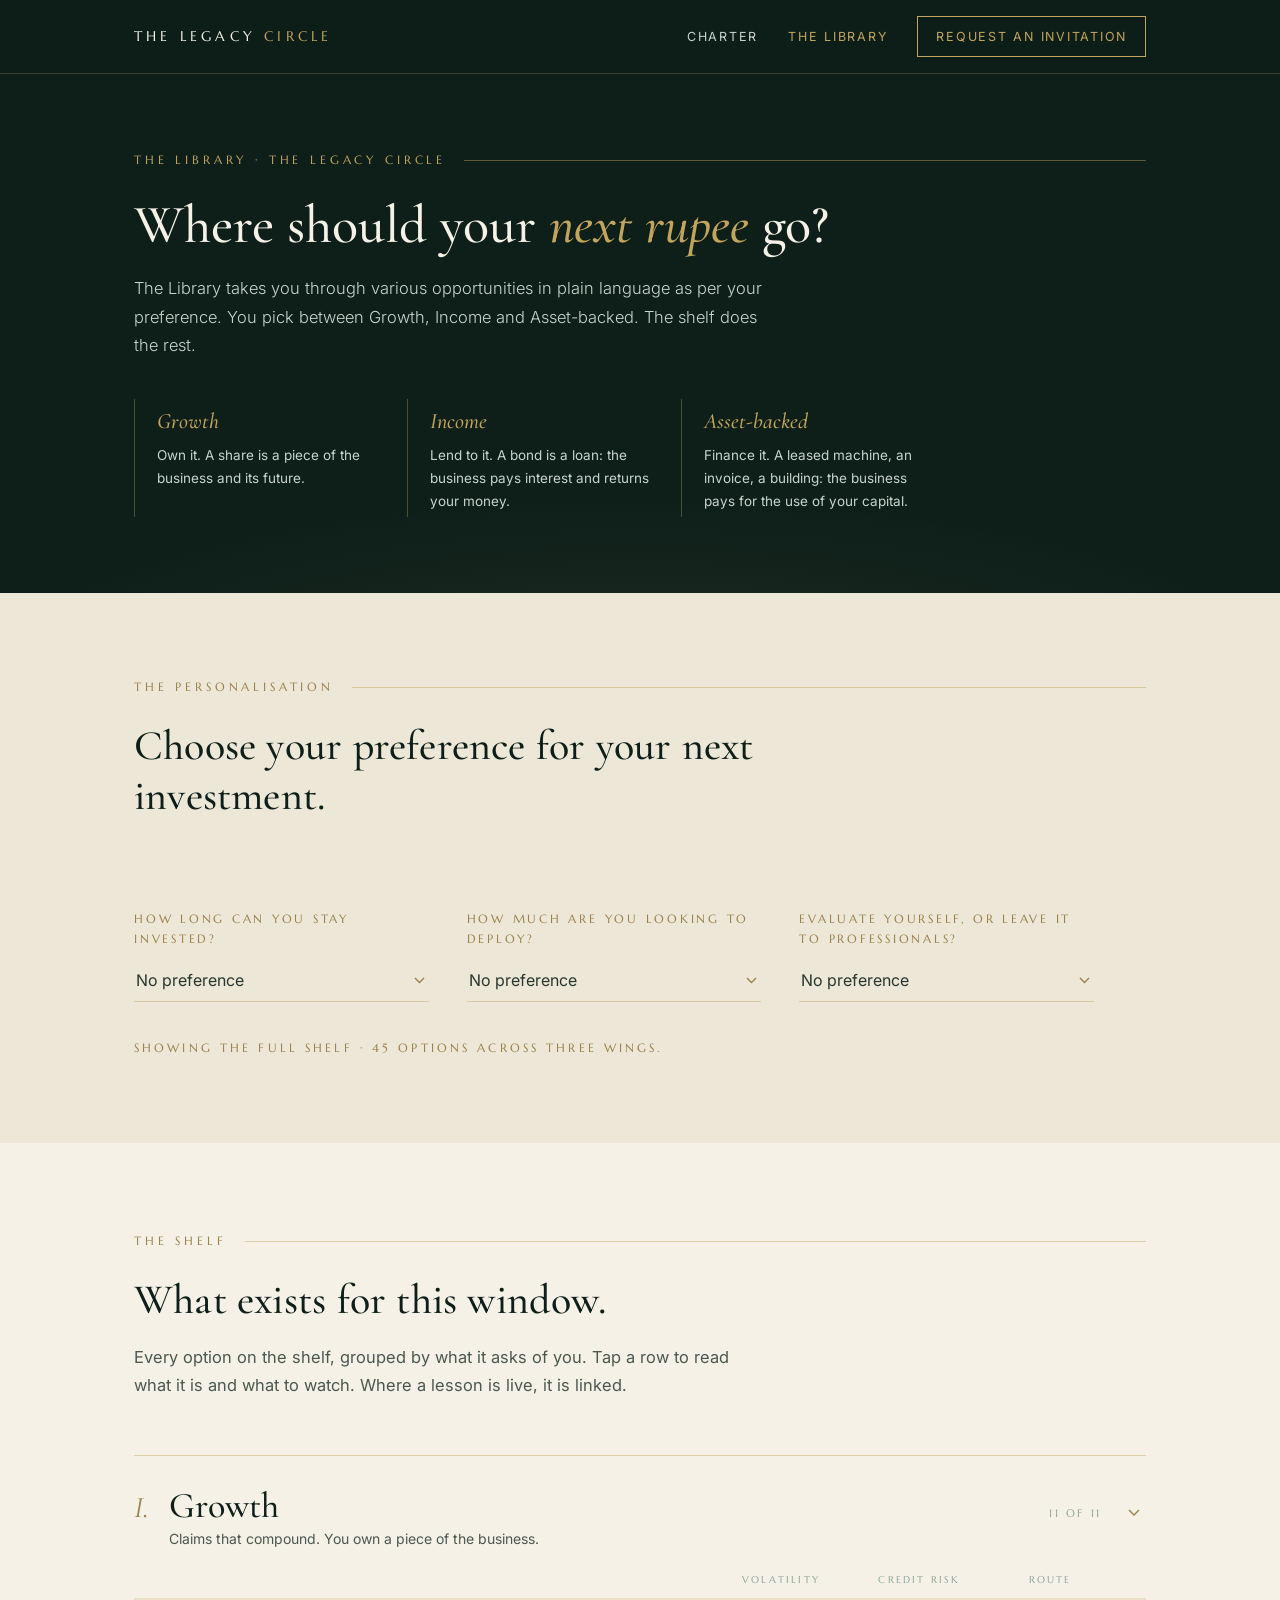
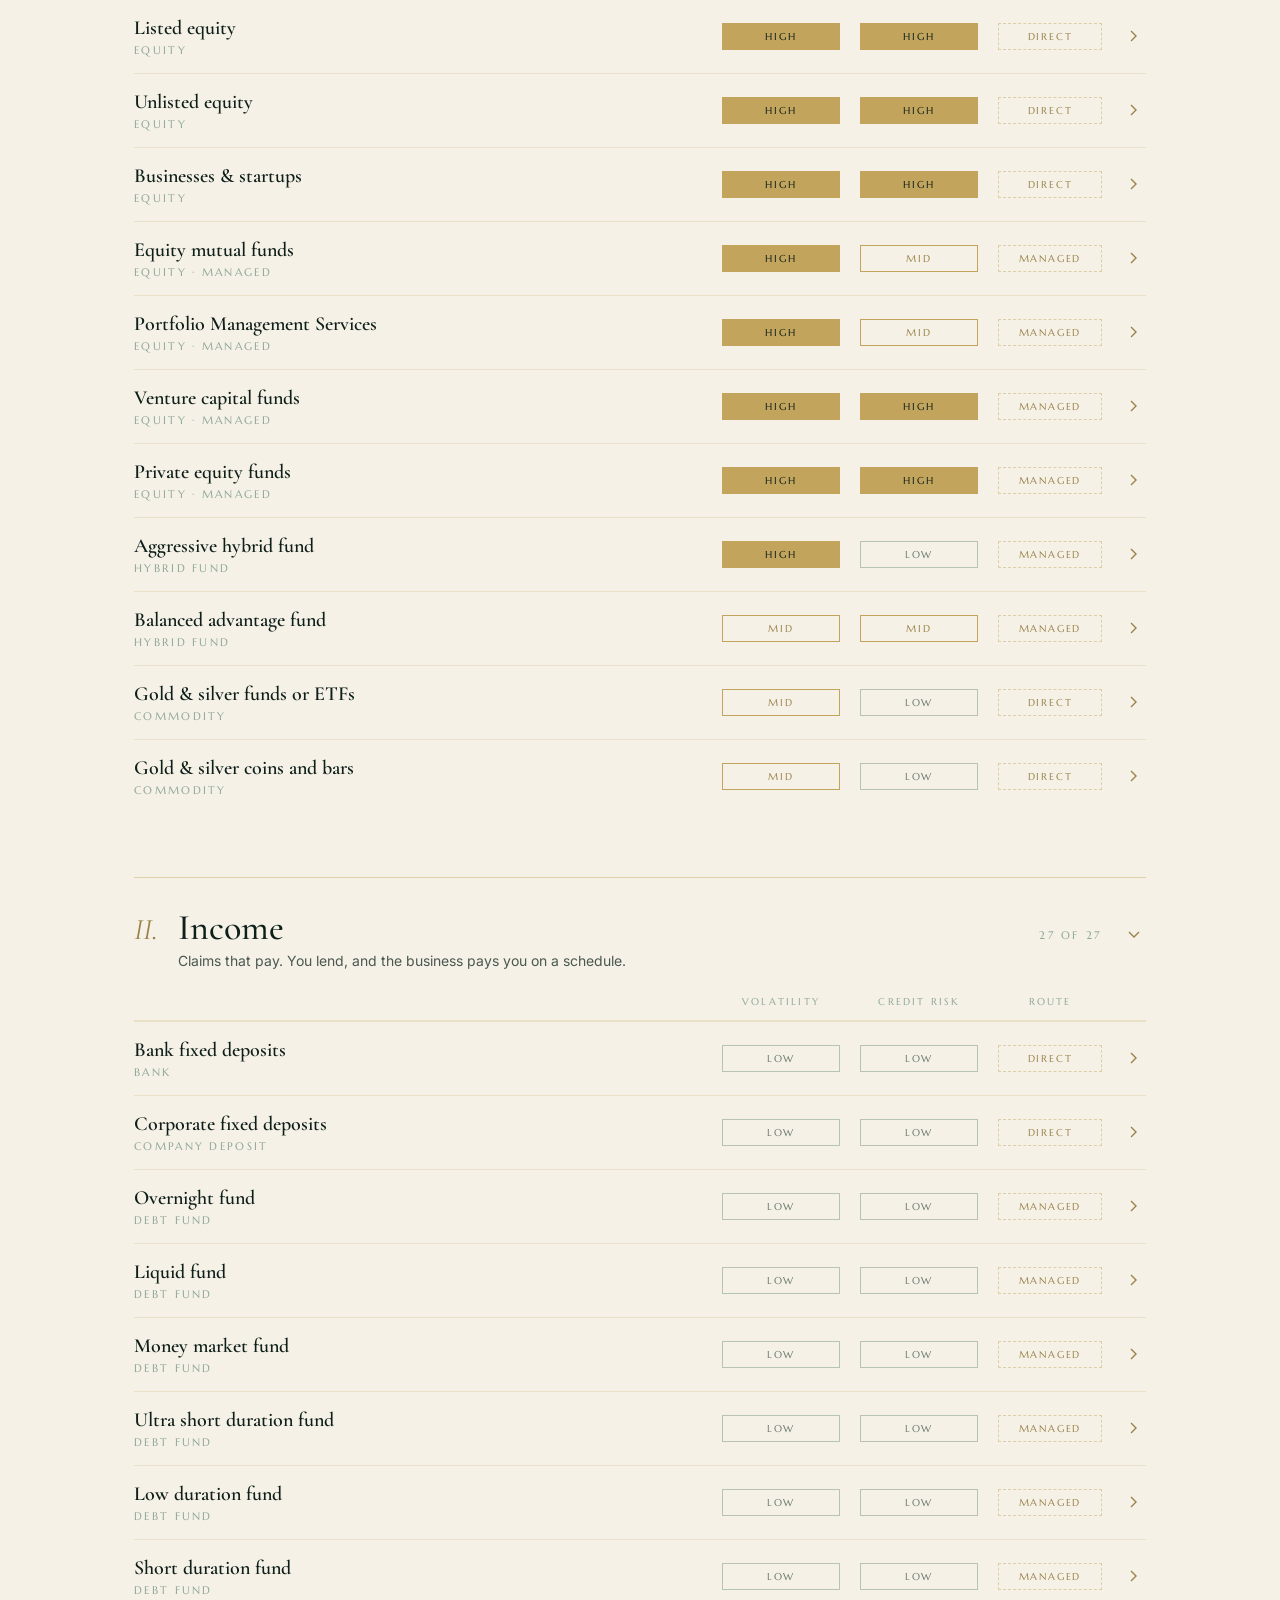
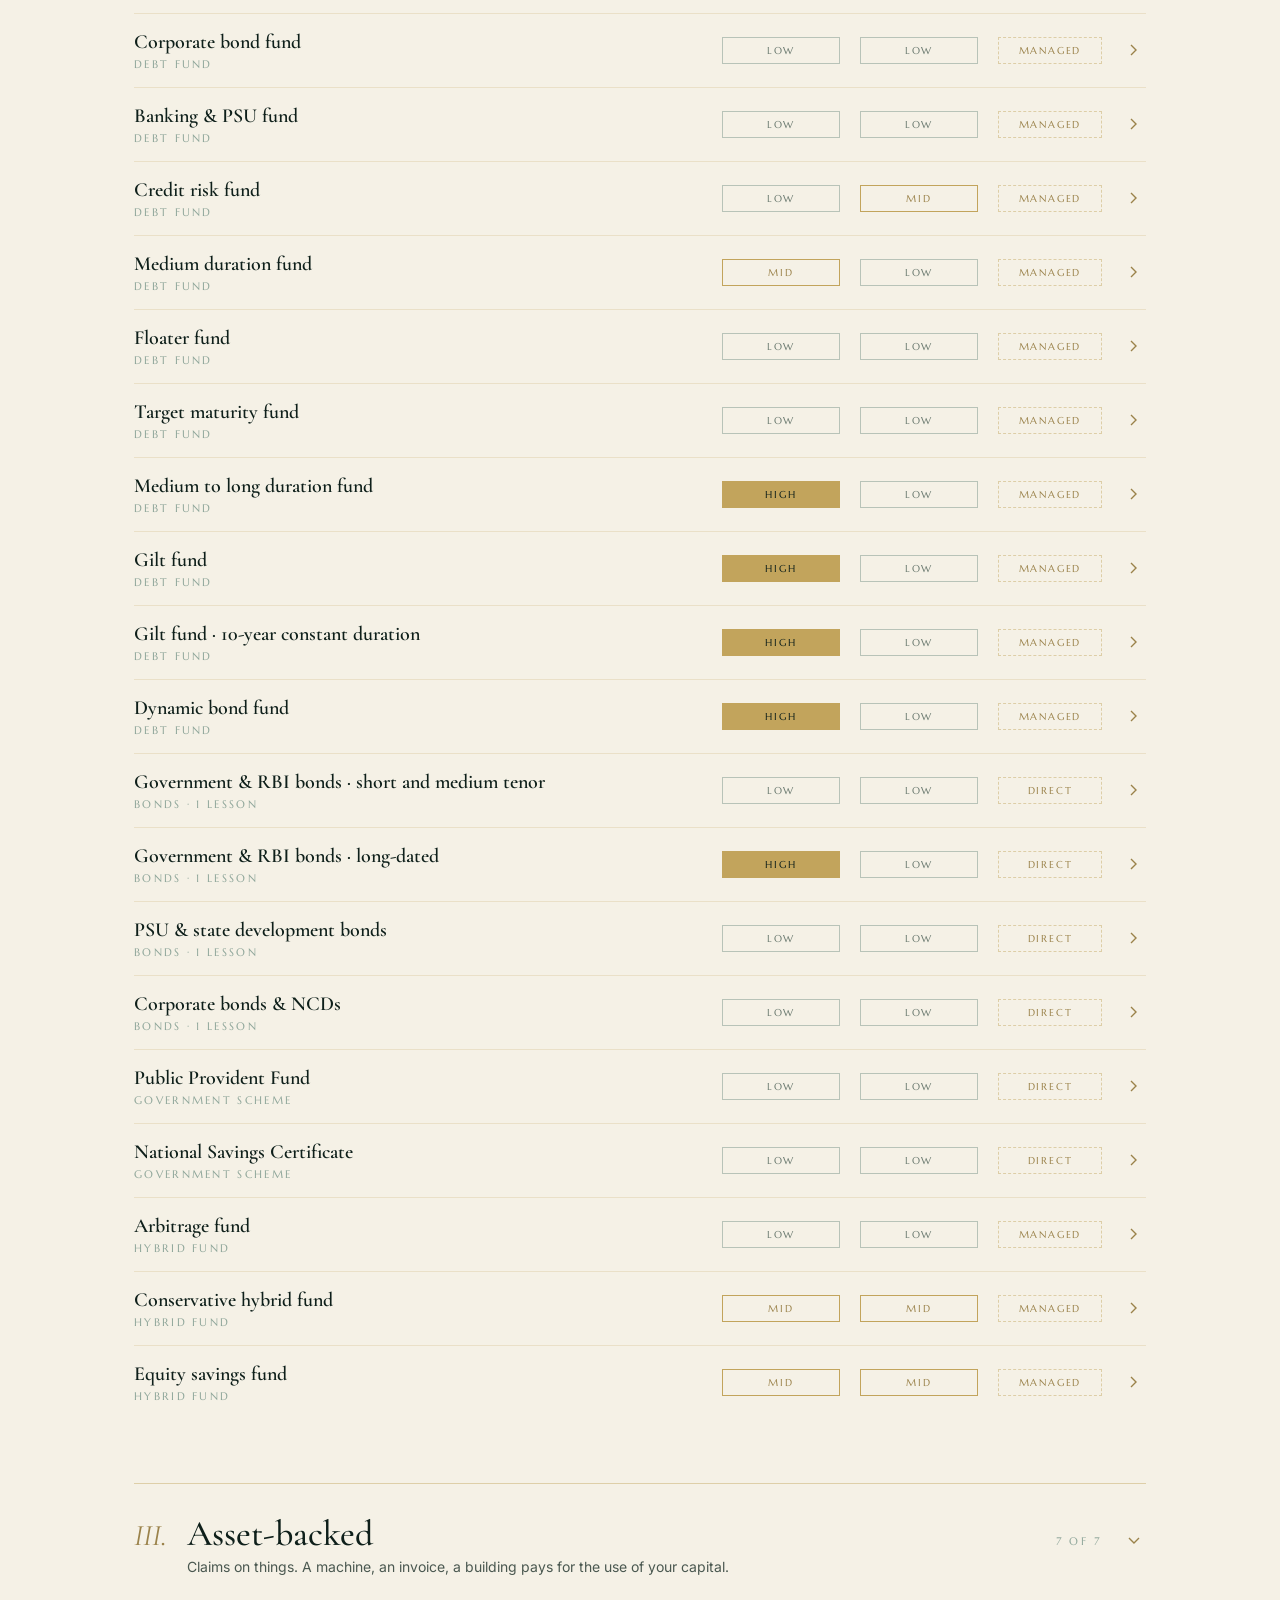
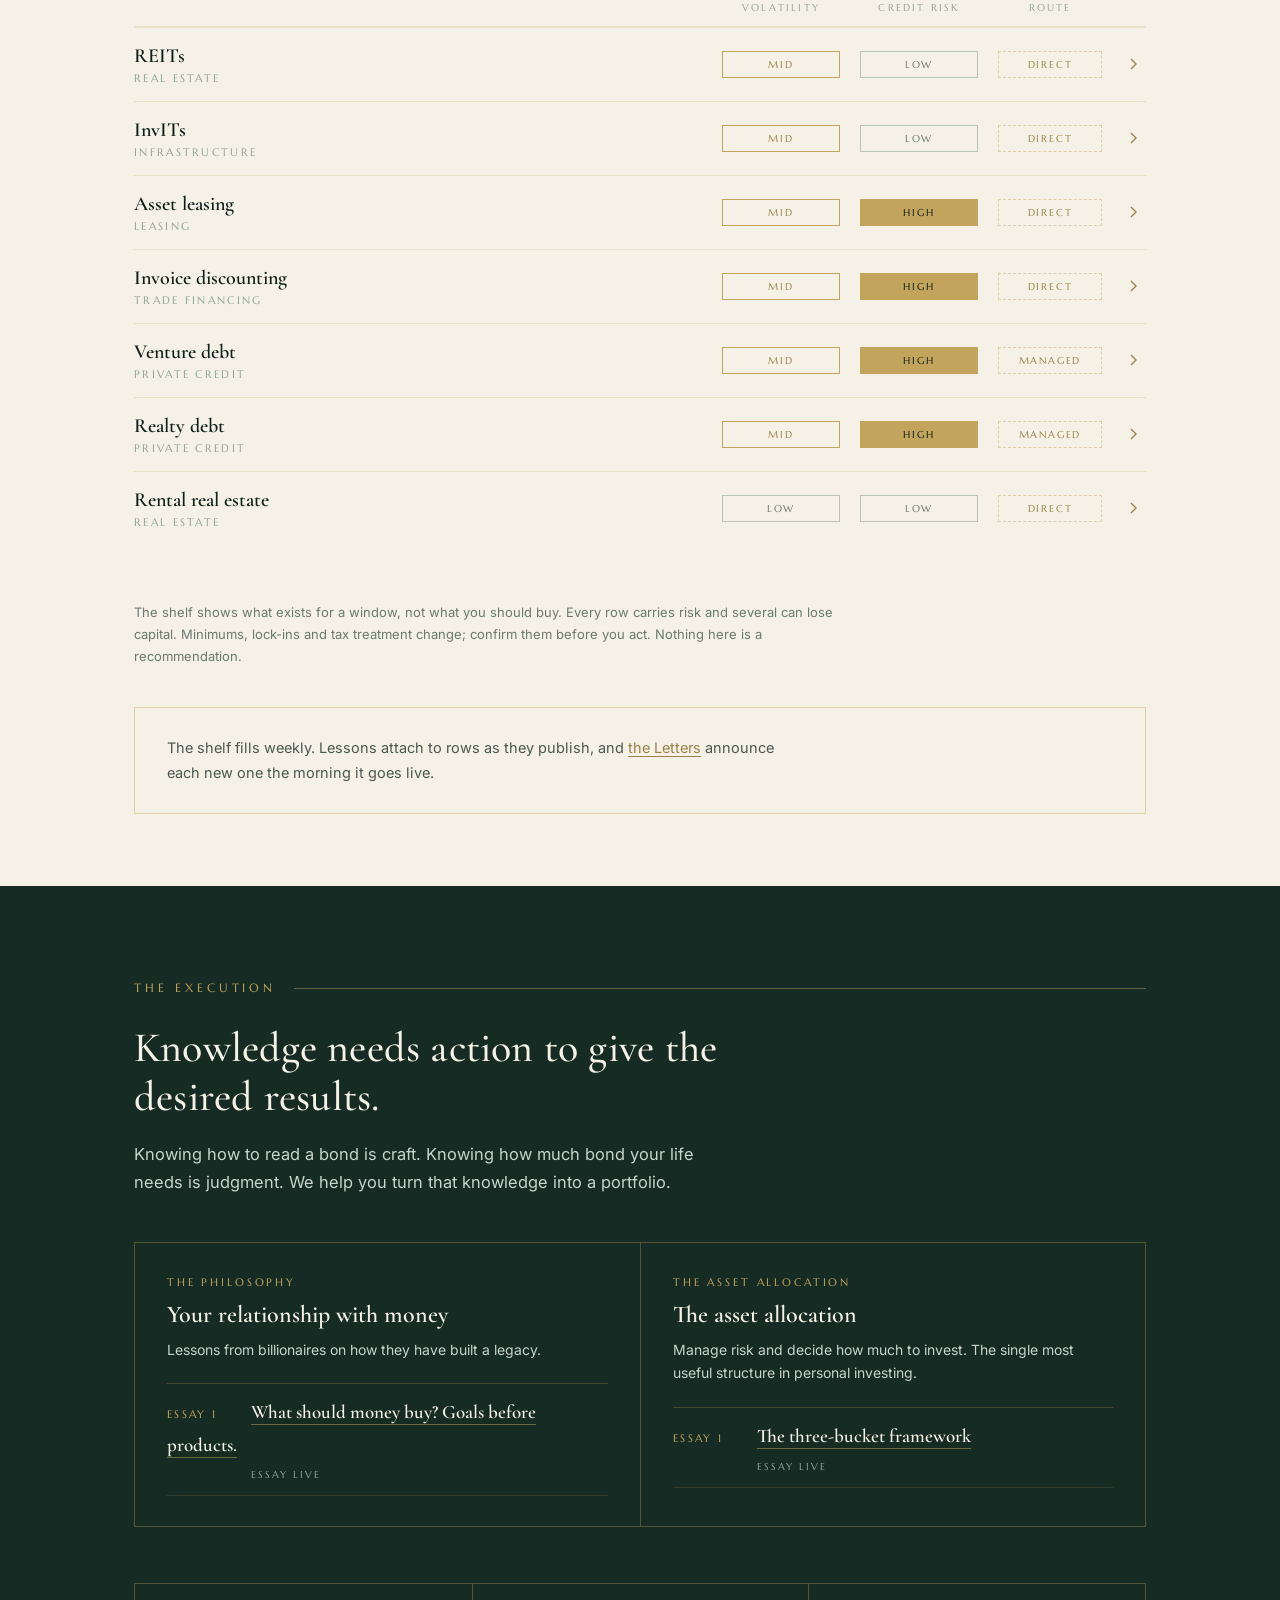
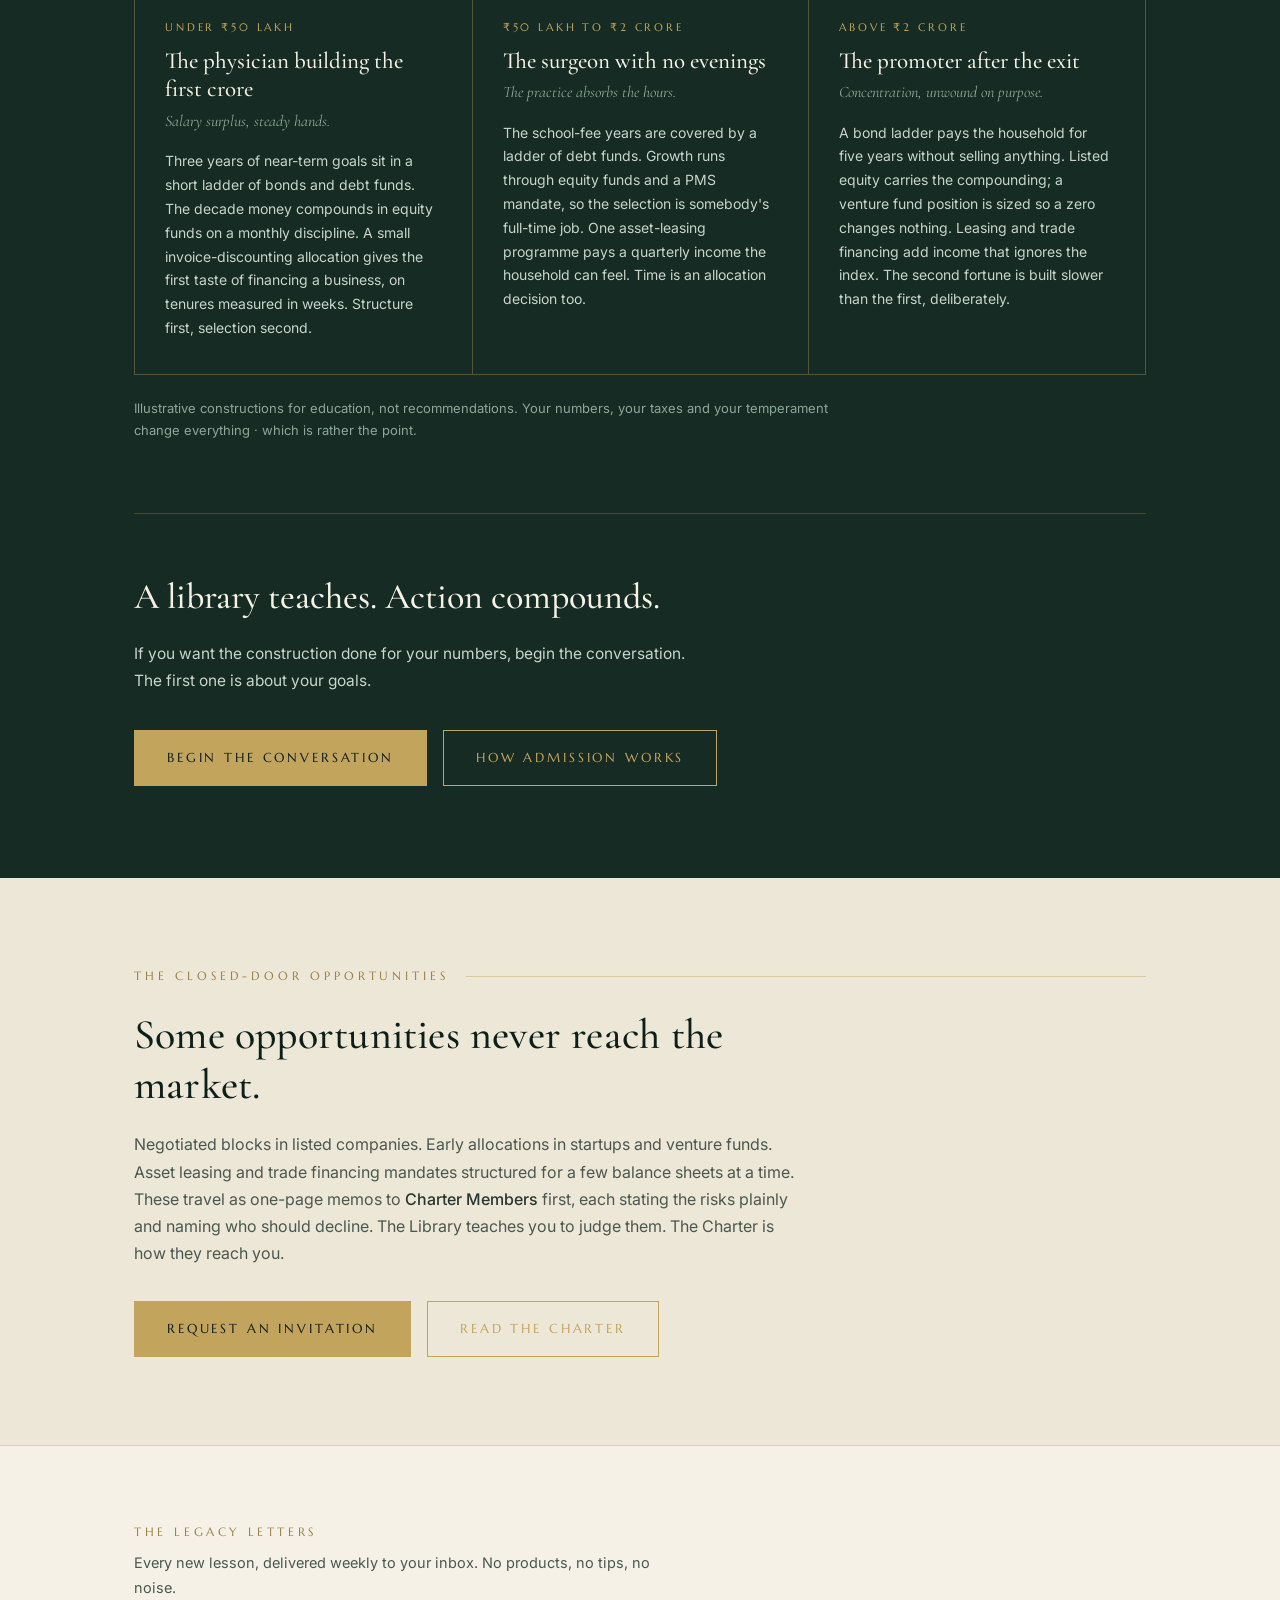
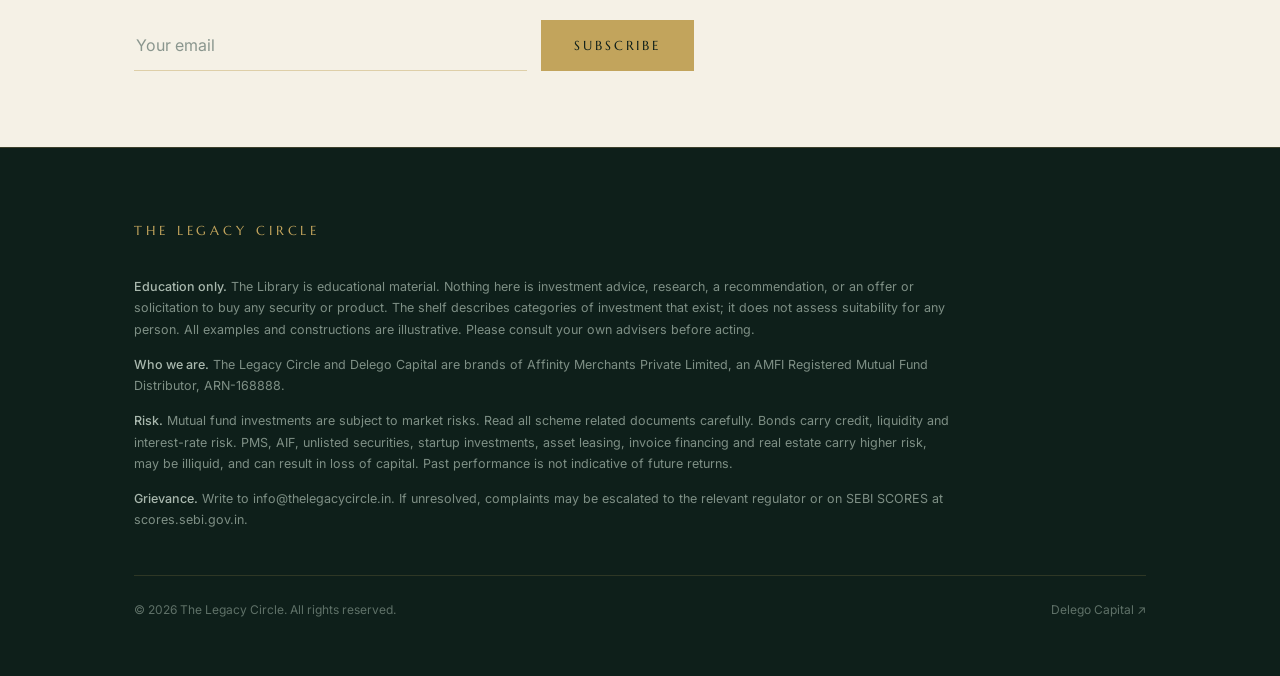
==== commit 7583e557: "Add files via upload" ====
--- a/library/index.html
+++ b/library/index.html
@@ -3,682 +3,556 @@
 <head>
 <meta charset="UTF-8">
 <meta name="viewport" content="width=device-width, initial-scale=1.0">
-<title>The Legacy Circle · The private wealth network of healthcare's leaders</title>
-<meta name="description" content="An invite-only private wealth network for India's doctors, hospital promoters and healthcare founders. By nomination. By interview. Membership deliberately limited.">
+<title>The Library · The Legacy Circle</title>
+<meta name="description" content="Where should your next rupee go? Answer three questions and the shelf shows every Growth, Income and Asset-backed option that exists for your window, in plain language. Free, one lesson a week.">
 <link rel="preconnect" href="https://fonts.googleapis.com">
 <link rel="preconnect" href="https://fonts.gstatic.com" crossorigin>
 <link href="https://fonts.googleapis.com/css2?family=Marcellus&family=Cormorant+Garamond:ital,wght@0,400;0,500;0,600;1,400&family=Inter:wght@300;400;500;600&display=swap" rel="stylesheet">
 <style>
-  :root{
-    --ink:#0E1F1A;          /* deep evergreen, near-black */
-    --theatre:#152B23;      /* panel green */
-    --ivory:#F5F1E6;        /* paper */
-    --ivory-2:#EDE7D7;      /* deeper paper */
-    --brass:#C2A45C;        /* engraved brass */
-    --brass-dim:#9A824A;
-    --body-dark:#28362F;    /* text on ivory */
-    --body-light:#C9D4CC;   /* text on green */
-    --sage:#8FA69A;
-    --rule:rgba(194,164,92,.45);
-    --maxw:1060px;
-  }
-  *{margin:0;padding:0;box-sizing:border-box}
-  html{scroll-behavior:smooth}
-  body{
-    font-family:'Inter',-apple-system,BlinkMacSystemFont,'Segoe UI',sans-serif;
-    background:var(--ivory);
-    color:var(--body-dark);
-    font-weight:400;
-    line-height:1.65;
-    -webkit-font-smoothing:antialiased;
-  }
-  ::selection{background:var(--brass);color:var(--ink)}
-
-  /* ---------- shared ---------- */
-  .wrap{max-width:var(--maxw);margin:0 auto;padding:0 24px}
-  .article{padding:96px 0}
-  .eyebrow{
-    font-family:'Marcellus',serif;
-    font-size:12px;letter-spacing:.32em;text-transform:uppercase;
-    color:var(--brass-dim);
-    display:flex;align-items:center;gap:18px;margin-bottom:26px;
-  }
-  .eyebrow::after{content:"";flex:1;height:1px;background:var(--rule)}
-  .on-green .eyebrow{color:var(--brass)}
-  h2{
-    font-family:'Cormorant Garamond',serif;font-weight:500;
-    font-size:clamp(30px,4.4vw,44px);line-height:1.18;
-    color:var(--ink);max-width:640px;letter-spacing:.005em;
-  }
-  .on-green h2{color:var(--ivory)}
-  .lede{max-width:560px;margin-top:18px;font-size:16.5px;color:#4A5850}
-  .on-green .lede{color:var(--body-light)}
-
-  .btn{
-    display:inline-block;font-family:'Marcellus',serif;
-    font-size:13px;letter-spacing:.22em;text-transform:uppercase;
-    padding:17px 34px;border:1px solid var(--brass);
-    color:var(--brass);text-decoration:none;background:transparent;
-    cursor:pointer;transition:background .25s ease,color .25s ease;
-  }
-  .btn:hover{background:var(--brass);color:var(--ink)}
-  .btn.solid{background:var(--brass);color:var(--ink)}
-  .btn.solid:hover{background:#D3B76E}
-  .btn:focus-visible{outline:2px solid var(--brass);outline-offset:3px}
-
-  .reveal{opacity:0;transform:translateY(14px);transition:opacity .7s ease,transform .7s ease}
-  .reveal.in{opacity:1;transform:none}
-  @media (prefers-reduced-motion:reduce){
-    .reveal{opacity:1;transform:none;transition:none}
-    html{scroll-behavior:auto}
-  }
-
-  /* ---------- nav ---------- */
-  nav{
-    position:fixed;top:0;left:0;right:0;z-index:50;
-    background:rgba(14,31,26,.92);backdrop-filter:blur(10px);
-    border-bottom:1px solid rgba(194,164,92,.25);
-  }
-  .nav-in{max-width:var(--maxw);margin:0 auto;padding:16px 24px;
-    display:flex;align-items:center;justify-content:space-between}
-  .wordmark{
-    font-family:'Marcellus',serif;color:var(--ivory);
-    font-size:14px;letter-spacing:.3em;text-transform:uppercase;text-decoration:none;
-  }
-  .wordmark span{color:var(--brass)}
-  .nav-links{display:flex;gap:30px;align-items:center}
-  .nav-links a{
-    font-size:12.5px;letter-spacing:.14em;text-transform:uppercase;
-    color:var(--body-light);text-decoration:none;transition:color .2s;
-  }
-  .nav-links a:hover{color:var(--brass)}
-  .nav-cta{border:1px solid var(--brass);color:var(--brass)!important;padding:9px 18px}
-  .nav-cta:hover{background:var(--brass);color:var(--ink)!important}
-  @media(max-width:760px){.nav-links a:not(.nav-cta){display:none}}
-
-  /* ---------- hero ---------- */
-  header.hero{
-    background:var(--ink);color:var(--ivory);
-    min-height:100vh;display:flex;align-items:center;
-    position:relative;overflow:hidden;padding:140px 0 90px;
-  }
-  header.hero::before{
-    content:"";position:absolute;inset:0;
-    background:radial-gradient(ellipse 90% 60% at 50% 110%,rgba(194,164,92,.10),transparent 60%);
-    pointer-events:none;
-  }
-  .hero-in{position:relative;text-align:center;max-width:820px;margin:0 auto;padding:0 24px}
-  .plate{
-    display:inline-block;border:1px solid var(--rule);padding:5px;margin-bottom:44px;
-  }
-  .plate-inner{
-    border:1px solid var(--rule);padding:16px 34px;
-  }
-  .plate-name{
-    font-family:'Marcellus',serif;font-size:clamp(15px,2.4vw,19px);
-    letter-spacing:.42em;text-transform:uppercase;color:var(--brass);
-    padding-left:.42em; /* optically centre tracked caps */
-  }
-  .plate-sub{
-    font-family:'Marcellus',serif;font-size:10px;letter-spacing:.34em;
-    text-transform:uppercase;color:var(--sage);margin-top:9px;padding-left:.34em;
-  }
-  h1{
-    font-family:'Cormorant Garamond',serif;font-weight:500;
-    font-size:clamp(38px,6.2vw,64px);line-height:1.14;letter-spacing:.004em;
-  }
-  h1 em{font-style:italic;color:var(--brass)}
-  .hero-lede{
-    max-width:560px;margin:26px auto 0;color:var(--body-light);font-size:17px;font-weight:300;
-  }
-  .hero-ctas{margin-top:44px;display:flex;gap:16px;justify-content:center;flex-wrap:wrap}
-  .hero-cap{
-    margin-top:40px;font-family:'Marcellus',serif;font-size:11.5px;
-    letter-spacing:.26em;text-transform:uppercase;color:var(--sage);
-  }
-  .hero-cap b{color:var(--brass);font-weight:400}
-  .plate-credit{
-    font-family:'Marcellus',serif;font-size:10.5px;letter-spacing:.3em;
-    text-transform:uppercase;color:var(--sage);margin:-26px 0 40px;
-  }
-
-  /* ---------- Library teaser + Letters subscribe ---------- */
-  .wings{margin-top:52px;display:grid;grid-template-columns:repeat(3,1fr);gap:0}
-  .wing{border-left:1px solid var(--rule);padding-left:24px;padding-right:24px}
-  .wing-k{
-    font-family:'Marcellus',serif;font-size:12px;letter-spacing:.3em;
-    text-transform:uppercase;color:var(--brass-dim);display:block;margin-bottom:10px;
-  }
-  .wing p{font-size:14.5px;color:#4A5850}
-  @media(max-width:760px){.wings{grid-template-columns:1fr;row-gap:34px}}
-  .sub-block{margin-top:56px;max-width:560px;border-top:1px solid var(--rule);padding-top:34px}
-  .sub-title{
-    font-family:'Marcellus',serif;font-size:12px;letter-spacing:.3em;
-    text-transform:uppercase;color:var(--brass-dim);margin-bottom:8px;
-  }
-  .sub-copy{font-size:14.5px;color:#4A5850;margin-bottom:20px}
-  .sub-row{display:flex;gap:14px;flex-wrap:wrap}
-  .sub-row input{
-    flex:1;min-width:220px;background:transparent;border:none;
-    border-bottom:1px solid var(--rule);padding:13px 2px;
-    font-family:'Inter',sans-serif;font-size:16px;color:var(--body-dark);border-radius:0;
-  }
-  .sub-row input::placeholder{color:#8A968E}
-  .sub-row input:focus{outline:none;border-bottom-color:var(--brass)}
-  .sub-msg{margin-top:16px;font-size:14px;color:var(--brass-dim)}
-
-  /* ---------- Article I : members ---------- */
-  .members-grid{
-    margin-top:56px;display:grid;grid-template-columns:repeat(2,1fr);
-    border-top:1px solid var(--rule);border-left:1px solid var(--rule);
-  }
-  .member-cell{
-    border-right:1px solid var(--rule);border-bottom:1px solid var(--rule);
-    padding:34px 32px;
-  }
-  .member-cell h3{
-    font-family:'Cormorant Garamond',serif;font-weight:600;
-    font-size:22px;color:var(--ink);margin-bottom:8px;
-  }
-  .member-cell p{font-size:14.5px;color:#4A5850}
-  .members-note{margin-top:26px;font-size:14px;color:#6B7A70;max-width:640px}
-  .members-note b{color:var(--body-dark);font-weight:500}
-  @media(max-width:700px){.members-grid{grid-template-columns:1fr}}
-
-  /* ---------- Article II : what money should buy ---------- */
-  .buy-grid{margin-top:56px;display:grid;grid-template-columns:repeat(4,1fr);gap:0}
-  .buy-cell{padding:0 28px 0 0;border-left:1px solid var(--rule);padding-left:24px}
-  .buy-word{
-    font-family:'Cormorant Garamond',serif;font-style:italic;font-weight:500;
-    font-size:30px;color:var(--ink);display:block;margin-bottom:10px;
-  }
-  .buy-cell p{font-size:14.5px;color:#4A5850}
-  .buy-cell p b{display:block;font-weight:500;color:var(--body-dark);margin-bottom:4px}
-  .buy-pivot{
-    margin-top:26px;font-family:'Cormorant Garamond',serif;font-style:italic;
-    font-size:23px;line-height:1.35;color:var(--ink);max-width:560px;
-  }
-  @media(max-width:900px){.buy-grid{grid-template-columns:repeat(2,1fr);row-gap:44px}}
-  @media(max-width:540px){.buy-grid{grid-template-columns:1fr}}
-
-  /* ---------- Article III : the shelf (green) ---------- */
-  .green{background:var(--theatre)}
-  .shelf-grid{margin-top:56px;display:grid;grid-template-columns:repeat(3,1fr);gap:44px}
-  .shelf-col .roman{
-    font-family:'Marcellus',serif;font-size:12px;letter-spacing:.3em;
-    color:var(--brass);text-transform:uppercase;display:block;margin-bottom:14px;
-  }
-  .shelf-col h3{
-    font-family:'Cormorant Garamond',serif;font-weight:500;font-size:26px;
-    color:var(--ivory);margin-bottom:12px;
-  }
-  .shelf-col p{font-size:14.5px;color:var(--body-light)}
-  .shelf-col ul{list-style:none;margin-top:16px}
-  .shelf-col li{
-    font-size:14px;color:var(--body-light);padding:9px 0;
-    border-top:1px solid rgba(194,164,92,.22);
-  }
-  .shelf-rules{
-    margin-top:64px;border:1px solid var(--rule);padding:34px 36px;
-    display:grid;grid-template-columns:1fr 1fr;gap:30px;
-  }
-  .shelf-rule h4{
-    font-family:'Marcellus',serif;font-size:12px;letter-spacing:.26em;
-    text-transform:uppercase;color:var(--brass);margin-bottom:10px;
-  }
-  .shelf-rule p{font-size:14.5px;color:var(--body-light)}
-  @media(max-width:860px){.shelf-grid{grid-template-columns:1fr}.shelf-rules{grid-template-columns:1fr}}
-  .shelf-grid.two{grid-template-columns:repeat(2,1fr)}
-  .shelf-li-sub{display:block;font-size:11.5px;letter-spacing:.14em;text-transform:uppercase;color:var(--sage);margin-top:4px}
-  @media(max-width:860px){.shelf-grid.two{grid-template-columns:1fr}}
-
-  /* ---------- Article IV : admission ---------- */
-  .steps{margin-top:56px;display:grid;grid-template-columns:repeat(4,1fr);gap:0;
-    border-top:1px solid var(--rule)}
-  .step{padding:34px 26px 0 0;position:relative}
-  .step::before{
-    content:"";position:absolute;top:-1px;left:0;width:44px;height:3px;background:var(--brass);
-  }
-  .step .k{
-    font-family:'Marcellus',serif;font-size:12px;letter-spacing:.28em;
-    text-transform:uppercase;color:var(--brass-dim);display:block;margin-bottom:12px;
-  }
-  .step h3{
-    font-family:'Cormorant Garamond',serif;font-weight:600;font-size:22px;
-    color:var(--ink);margin-bottom:8px;
-  }
-  .step p{font-size:14px;color:#4A5850}
-  .admission-note{
-    margin-top:52px;max-width:660px;font-size:14.5px;color:#4A5850;
-    border-left:2px solid var(--brass);padding-left:20px;
-  }
-  @media(max-width:900px){.steps{grid-template-columns:repeat(2,1fr);row-gap:40px}}
-  @media(max-width:540px){.steps{grid-template-columns:1fr}}
-
-  /* ---------- Article V : charter (green) ---------- */
-  .charter-list{margin-top:56px;max-width:760px;counter-reset:vow}
-  .vow{
-    display:flex;gap:26px;padding:28px 0;border-top:1px solid rgba(194,164,92,.25);
-  }
-  .vow:last-child{border-bottom:1px solid rgba(194,164,92,.25)}
-  .vow .n{
-    font-family:'Cormorant Garamond',serif;font-style:italic;font-size:26px;
-    color:var(--brass);min-width:34px;line-height:1.2;
-  }
-  .vow h3{
-    font-family:'Cormorant Garamond',serif;font-weight:500;font-size:22px;
-    color:var(--ivory);margin-bottom:6px;
-  }
-  .vow p{font-size:14.5px;color:var(--body-light);max-width:560px}
-
-  /* ---------- Article VI : founder ---------- */
-  .founder{
-    margin-top:56px;max-width:720px;
-  }
-  .founder p{
-    font-family:'Cormorant Garamond',serif;font-size:22px;line-height:1.55;
-    color:var(--ink);font-weight:400;
-  }
-  .founder p + p{margin-top:22px}
-  .founder .sig{
-    margin-top:34px;font-family:'Marcellus',serif;font-size:13px;
-    letter-spacing:.24em;text-transform:uppercase;color:var(--brass-dim);
-  }
-
-  /* ---------- Article VII : invitation form (green) ---------- */
-  .form-shell{margin-top:56px;max-width:640px}
-  .field{margin-bottom:26px}
-  .field label{
-    display:block;font-family:'Marcellus',serif;font-size:11.5px;
-    letter-spacing:.24em;text-transform:uppercase;color:var(--brass);margin-bottom:10px;
-  }
-  .field input,.field select{
-    width:100%;background:transparent;border:none;
-    border-bottom:1px solid rgba(194,164,92,.45);
-    padding:11px 2px;font-family:'Inter',sans-serif;font-size:16px;
-    color:var(--ivory);border-radius:0;appearance:none;-webkit-appearance:none;
-  }
-  .field select{
-    background-image:url("data:image/svg+xml;utf8,<svg xmlns='http://www.w3.org/2000/svg' width='11' height='7' viewBox='0 0 11 7'><path d='M1 1l4.5 4.5L10 1' fill='none' stroke='%23C2A45C' stroke-width='1.4'/></svg>");
-    background-repeat:no-repeat;background-position:right 4px center;padding-right:26px;cursor:pointer;
-  }
-  .field select option{background:var(--theatre);color:var(--ivory)}
-  .field input::placeholder{color:#6E8177}
-  .field input:focus,.field select:focus{outline:none;border-bottom-color:var(--brass)}
-  .form-foot{margin-top:36px}
-  .form-note{margin-top:22px;font-size:13px;color:var(--sage);max-width:520px}
-  .thanks{
-    display:none;border:1px solid var(--rule);padding:44px 40px;max-width:640px;margin-top:56px;
-  }
-  .thanks h3{
-    font-family:'Cormorant Garamond',serif;font-weight:500;font-size:28px;
-    color:var(--ivory);margin-bottom:12px;
-  }
-  .thanks p{color:var(--body-light);font-size:15px}
-  .err{border-bottom-color:#C96A5A!important}
-
-  /* ---------- footer ---------- */
-  footer{background:var(--ink);padding:72px 0 56px;border-top:1px solid rgba(194,164,92,.25)}
-  .foot-mark{
-    font-family:'Marcellus',serif;font-size:13px;letter-spacing:.3em;
-    text-transform:uppercase;color:var(--brass);margin-bottom:34px;
-  }
-  .compliance p{
-    font-size:12.5px;color:#7E8F85;line-height:1.7;max-width:820px;margin-bottom:14px;
-  }
-  .compliance b{color:#A9B8AE;font-weight:500}
-  .foot-line{
-    margin-top:44px;padding-top:24px;border-top:1px solid rgba(194,164,92,.18);
-    display:flex;justify-content:space-between;flex-wrap:wrap;gap:12px;
-    font-size:12px;color:#5F7168;
-  }
+/* ============================================================
+   The Legacy Circle · The Library (single-page edition, v3)
+   Personalisation · The Shelf (45 chapters) · The Execution (two series) · Closed-door
+   ============================================================ */
+:root{
+  --ink:#0E1F1A;
+  --theatre:#152B23;
+  --ivory:#F5F1E6;
+  --ivory-2:#EDE7D7;
+  --brass:#C2A45C;
+  --brass-dim:#9A824A;
+  --body-dark:#28362F;
+  --body-light:#C9D4CC;
+  --sage:#8FA69A;
+  --rule:rgba(194,164,92,.45);
+  --rule-soft:rgba(194,164,92,.22);
+  --maxw:1060px;
+}
+*{margin:0;padding:0;box-sizing:border-box}
+html{scroll-behavior:smooth}
+body{
+  font-family:'Inter',-apple-system,BlinkMacSystemFont,'Segoe UI',sans-serif;
+  background:var(--ivory);color:var(--body-dark);
+  font-weight:400;line-height:1.7;-webkit-font-smoothing:antialiased;
+}
+::selection{background:var(--brass);color:var(--ink)}
+a{color:inherit}
+
+.wrap{max-width:var(--maxw);margin:0 auto;padding:0 24px}
+
+.btn{
+  display:inline-block;font-family:'Marcellus',serif;
+  font-size:13px;letter-spacing:.22em;text-transform:uppercase;
+  padding:16px 32px;border:1px solid var(--brass);
+  color:var(--brass);text-decoration:none;background:transparent;
+  cursor:pointer;transition:background .25s ease,color .25s ease;
+}
+.btn:hover{background:var(--brass);color:var(--ink)}
+.btn.solid{background:var(--brass);color:var(--ink)}
+.btn.solid:hover{background:#D3B76E}
+.btn:focus-visible{outline:2px solid var(--brass);outline-offset:3px}
+
+.reveal{opacity:0;transform:translateY(14px);transition:opacity .7s ease,transform .7s ease}
+.reveal.in{opacity:1;transform:none}
+@media (prefers-reduced-motion:reduce){
+  .reveal{opacity:1;transform:none;transition:none}
+  html{scroll-behavior:auto}
+}
+.hid{display:none!important}
+
+.eyebrow{
+  font-family:'Marcellus',serif;font-size:12px;letter-spacing:.32em;
+  text-transform:uppercase;color:var(--brass-dim);
+  display:flex;align-items:center;gap:18px;margin-bottom:24px;
+}
+.eyebrow::after{content:"";flex:1;height:1px;background:var(--rule)}
+.on-green .eyebrow{color:var(--brass)}
+h2{
+  font-family:'Cormorant Garamond',serif;font-weight:500;
+  font-size:clamp(28px,4.2vw,42px);line-height:1.18;
+  color:var(--ink);max-width:680px;letter-spacing:.005em;
+}
+.on-green h2{color:var(--ivory)}
+.lede{max-width:600px;margin-top:18px;font-size:16.5px;color:#4A5850}
+.on-green .lede{color:var(--body-light)}
+
+/* ---------- nav ---------- */
+nav{
+  position:fixed;top:0;left:0;right:0;z-index:50;
+  background:rgba(14,31,26,.92);backdrop-filter:blur(10px);
+  border-bottom:1px solid rgba(194,164,92,.25);
+}
+.nav-in{max-width:var(--maxw);margin:0 auto;padding:16px 24px;
+  display:flex;align-items:center;justify-content:space-between}
+.wordmark{
+  font-family:'Marcellus',serif;color:var(--ivory);
+  font-size:14px;letter-spacing:.3em;text-transform:uppercase;text-decoration:none;
+}
+.wordmark span{color:var(--brass)}
+.nav-links{display:flex;gap:30px;align-items:center}
+.nav-links a{
+  font-size:12.5px;letter-spacing:.14em;text-transform:uppercase;
+  color:var(--body-light);text-decoration:none;transition:color .2s;
+}
+.nav-links a:hover{color:var(--brass)}
+.nav-links a.here{color:var(--brass)}
+.nav-cta{border:1px solid var(--brass);color:var(--brass)!important;padding:9px 18px}
+.nav-cta:hover{background:var(--brass);color:var(--ink)!important}
+@media(max-width:760px){.nav-links a:not(.nav-cta){display:none}}
+
+/* ---------- masthead ---------- */
+.masthead{
+  background:var(--ink);color:var(--ivory);
+  padding:150px 0 76px;position:relative;overflow:hidden;
+}
+.masthead::before{
+  content:"";position:absolute;inset:0;
+  background:radial-gradient(ellipse 90% 60% at 50% 120%,rgba(194,164,92,.10),transparent 60%);
+  pointer-events:none;
+}
+.masthead .eyebrow{color:var(--brass)}
+.masthead h1{
+  font-family:'Cormorant Garamond',serif;font-weight:500;
+  font-size:clamp(34px,5.2vw,54px);line-height:1.15;max-width:760px;
+}
+.masthead h1 em{font-style:italic;color:var(--brass)}
+.masthead .lede{max-width:640px;color:var(--body-light);font-weight:300}
+.claims{
+  margin-top:40px;display:grid;grid-template-columns:repeat(3,1fr);gap:0;max-width:820px;
+}
+.claim{border-left:1px solid rgba(194,164,92,.35);padding:4px 26px 4px 22px}
+.claim b{
+  font-family:'Cormorant Garamond',serif;font-style:italic;font-weight:500;
+  font-size:22px;color:var(--brass);display:block;margin-bottom:4px;
+}
+.claim p{font-size:13.5px;color:var(--body-light)}
+@media(max-width:760px){.claims{grid-template-columns:1fr;row-gap:22px}}
+
+/* ---------- personalisation ---------- */
+.cal{background:var(--ivory-2);padding:84px 0}
+.cal-grid{
+  margin-top:44px;display:grid;grid-template-columns:repeat(3,1fr);
+  gap:38px;max-width:960px;
+}
+.cfield label{
+  display:block;font-family:'Marcellus',serif;font-size:11.5px;
+  letter-spacing:.24em;text-transform:uppercase;color:var(--brass-dim);margin-bottom:10px;
+}
+.cfield select{
+  width:100%;background:transparent;border:none;
+  border-bottom:1px solid var(--rule);
+  padding:11px 26px 11px 2px;font-family:'Inter',sans-serif;font-size:16px;
+  color:var(--body-dark);border-radius:0;appearance:none;-webkit-appearance:none;
+  background-image:url("data:image/svg+xml;utf8,<svg xmlns='http://www.w3.org/2000/svg' width='11' height='7' viewBox='0 0 11 7'><path d='M1 1l4.5 4.5L10 1' fill='none' stroke='%239A824A' stroke-width='1.4'/></svg>");
+  background-repeat:no-repeat;background-position:right 4px center;cursor:pointer;
+}
+.cfield select:focus{outline:none;border-bottom-color:var(--brass)}
+.cal-out{margin-top:36px;display:flex;align-items:baseline;gap:22px;flex-wrap:wrap}
+.cal-line{
+  font-family:'Marcellus',serif;font-size:12px;letter-spacing:.26em;
+  text-transform:uppercase;color:var(--brass-dim);
+}
+.cal-reset{
+  font-size:13px;color:#6B7A70;background:none;border:none;cursor:pointer;
+  font-family:'Inter',sans-serif;text-decoration:underline;text-underline-offset:3px;padding:0;
+}
+.cal-reset:hover{color:var(--brass-dim)}
+@media(max-width:760px){.cal-grid{grid-template-columns:1fr;gap:28px}}
+
+/* ---------- the shelf ---------- */
+.shelf{padding:88px 0 72px}
+.wing{margin-top:52px;border-top:1px solid var(--rule)}
+.wing:first-of-type{margin-top:56px}
+.wing-head{
+  width:100%;background:none;border:none;cursor:pointer;text-align:left;
+  display:grid;grid-template-columns:auto 1fr auto 24px;gap:20px;align-items:baseline;
+  padding:30px 0 24px;font-family:inherit;color:inherit;
+}
+.wing-head:focus-visible{outline:2px solid var(--brass);outline-offset:4px}
+.wing-roman{font-family:'Cormorant Garamond',serif;font-style:italic;font-size:30px;color:var(--brass-dim);line-height:1}
+.wing-title{
+  font-family:'Cormorant Garamond',serif;font-weight:500;
+  font-size:clamp(26px,3.6vw,36px);color:var(--ink);line-height:1.1;
+}
+.wing-title small{
+  display:block;font-family:'Inter',sans-serif;font-size:14px;color:#4A5850;
+  margin-top:6px;font-weight:400;
+}
+.wing-count{
+  font-family:'Marcellus',serif;font-size:11px;letter-spacing:.24em;
+  text-transform:uppercase;color:var(--sage);white-space:nowrap;
+}
+.chev{
+  width:24px;height:24px;display:flex;align-items:center;justify-content:center;
+  color:var(--brass-dim);transition:transform .25s ease;
+}
+.wing[data-open="false"] .chev{transform:rotate(-90deg)}
+.wing[data-open="false"] .rows{display:none}
+.rows{padding-bottom:12px}
+.row{border-top:1px solid var(--rule-soft)}
+.row:first-child{border-top:none}
+.cols{
+  display:grid;grid-template-columns:1fr 118px 118px 104px 24px;gap:20px;
+  align-items:end;padding:0 0 10px;border-bottom:1px solid var(--rule-soft);
+}
+.cols span{
+  font-family:'Marcellus',serif;font-size:10px;letter-spacing:.22em;
+  text-transform:uppercase;color:var(--sage);text-align:center;
+}
+.row-head{
+  width:100%;background:none;border:none;cursor:pointer;text-align:left;
+  display:grid;grid-template-columns:1fr 118px 118px 104px 24px;gap:20px;align-items:center;
+  padding:16px 0;font-family:inherit;color:inherit;
+}
+.row-head:hover .r-name{color:var(--brass-dim)}
+.row-head:focus-visible{outline:2px solid var(--brass);outline-offset:2px}
+.r-name{
+  font-family:'Cormorant Garamond',serif;font-weight:600;font-size:20px;
+  color:var(--ink);line-height:1.25;transition:color .2s ease;
+}
+.r-group{
+  display:block;font-family:'Marcellus',serif;font-size:10.5px;letter-spacing:.22em;
+  text-transform:uppercase;color:var(--sage);margin-top:3px;
+}
+.r-cells{display:contents}
+.cell{display:block}
+.ck{display:none}
+.pill{
+  display:block;width:100%;text-align:center;
+  font-family:'Marcellus',serif;font-size:10px;letter-spacing:.18em;text-transform:uppercase;
+  padding:6px 8px;border:1px solid var(--rule);color:var(--brass-dim);white-space:nowrap;
+}
+.pill.low{border-color:rgba(143,166,154,.6);color:#6B7A70}
+.pill.mid{border-color:var(--brass);color:var(--brass-dim)}
+.pill.high{background:var(--brass);border-color:var(--brass);color:var(--ink)}
+.pill.route{border-style:dashed}
+.row .chev{transform:rotate(-90deg)}
+.row[data-open="true"] .chev{transform:rotate(0)}
+.row-body{display:none;padding:2px 0 24px;max-width:720px}
+.row[data-open="true"] .row-body{display:block}
+.rb-k{
+  font-family:'Marcellus',serif;font-size:10.5px;letter-spacing:.24em;
+  text-transform:uppercase;color:var(--brass-dim);display:block;margin-bottom:3px;
+}
+.row-body p{font-size:14.5px;color:#4A5850}
+.row-body p + .rb-k{margin-top:14px}
+.rb-note{margin-top:14px;color:var(--brass-dim);font-style:italic;font-family:'Cormorant Garamond',serif;font-size:16px}
+.rl{margin-top:18px}
+.rl ol{list-style:none;margin-top:4px;border-top:1px solid var(--rule-soft)}
+.rl li{padding:11px 0;border-bottom:1px solid var(--rule-soft)}
+.rl .ln{
+  font-family:'Marcellus',serif;font-size:10.5px;letter-spacing:.22em;
+  text-transform:uppercase;color:var(--brass-dim);display:inline-block;min-width:92px;
+}
+.rl a{
+  font-family:'Cormorant Garamond',serif;font-weight:600;font-size:18.5px;
+  color:var(--ink);text-decoration:none;border-bottom:1px solid var(--brass);
+  padding-bottom:1px;transition:color .2s ease;
+}
+.rl a:hover{color:var(--brass-dim)}
+.rl .lm{
+  display:block;font-family:'Marcellus',serif;font-size:10px;
+  letter-spacing:.2em;text-transform:uppercase;color:var(--sage);margin-top:5px;padding-left:92px;
+}
+.wing-empty{padding:8px 0 28px;color:#6B7A70;font-style:italic;font-family:'Cormorant Garamond',serif;font-size:17px}
+@media(max-width:700px){
+  .wing-head{grid-template-columns:auto 1fr 24px}
+  .wing-count{grid-column:2;justify-self:start;margin-top:2px}
+  .cols{display:none}
+  .row-head{grid-template-columns:1fr 24px;row-gap:12px}
+  .r-cells{display:grid;grid-column:1/-1;grid-template-columns:repeat(3,1fr);gap:10px}
+  .ck{display:block;font-family:'Marcellus',serif;font-size:9.5px;letter-spacing:.2em;text-transform:uppercase;color:var(--sage);margin-bottom:5px;text-align:center}
+  .rl .lm{padding-left:0}
+}
+.shelf-disc{margin-top:44px;font-size:13px;color:#6B7A70;max-width:720px}
+.shelf-note{margin-top:40px}
+.shelf-note-in{
+  border:1px solid var(--rule);padding:28px 32px;
+  display:flex;justify-content:space-between;align-items:baseline;gap:24px;flex-wrap:wrap;
+}
+.shelf-note-in p{font-size:14.5px;color:#4A5850;max-width:640px}
+.shelf-note-in a{color:var(--brass-dim);text-decoration:underline;text-underline-offset:3px}
+
+/* ---------- the execution ---------- */
+.plan-band{background:var(--theatre);padding:92px 0}
+.series-grid{
+  margin-top:46px;display:grid;grid-template-columns:1fr 1fr;gap:0;
+  border:1px solid rgba(194,164,92,.35);
+}
+.series{padding:30px 32px;border-left:1px solid rgba(194,164,92,.35)}
+.series:first-child{border-left:none}
+.series .r-k{
+  font-family:'Marcellus',serif;font-size:11px;letter-spacing:.26em;
+  text-transform:uppercase;color:var(--brass);display:block;margin-bottom:8px;
+}
+.series h4{
+  font-family:'Cormorant Garamond',serif;font-weight:600;font-size:24px;
+  color:var(--ivory);line-height:1.25;
+}
+.series > p{margin-top:8px;font-size:14px;color:var(--body-light);max-width:440px}
+.essays{list-style:none;margin-top:22px;border-top:1px solid rgba(194,164,92,.25)}
+.essays li{padding:12px 0;border-bottom:1px solid rgba(194,164,92,.16)}
+.essays .ln{
+  font-family:'Marcellus',serif;font-size:10.5px;letter-spacing:.22em;
+  text-transform:uppercase;color:var(--brass);display:inline-block;min-width:84px;
+}
+.essays a{
+  font-family:'Cormorant Garamond',serif;font-weight:600;font-size:19px;
+  color:var(--ivory);text-decoration:none;border-bottom:1px solid rgba(194,164,92,.5);
+  padding-bottom:1px;transition:color .2s ease;
+}
+.essays a:hover{color:var(--brass)}
+.essays .lm{
+  display:block;font-family:'Marcellus',serif;font-size:10px;
+  letter-spacing:.2em;text-transform:uppercase;color:var(--sage);margin-top:5px;padding-left:84px;
+}
+.series-empty{margin-top:22px;font-family:'Cormorant Garamond',serif;font-style:italic;font-size:16px;color:var(--sage)}
+@media(max-width:860px){.series-grid{grid-template-columns:1fr}.series{border-left:none;border-top:1px solid rgba(194,164,92,.35)}.series:first-child{border-top:none}.essays .lm{padding-left:0}}
+
+.model-grid{
+  margin-top:56px;display:grid;grid-template-columns:repeat(3,1fr);gap:0;
+  border:1px solid rgba(194,164,92,.35);
+}
+.model{padding:34px 30px;border-left:1px solid rgba(194,164,92,.35)}
+.model:first-child{border-left:none}
+.m-badge{
+  display:none;font-family:'Marcellus',serif;font-size:10px;letter-spacing:.22em;
+  text-transform:uppercase;color:var(--ink);background:var(--brass);
+  padding:5px 10px;margin-bottom:16px;
+}
+.model.match .m-badge{display:inline-block}
+.m-k{
+  font-family:'Marcellus',serif;font-size:11px;letter-spacing:.26em;
+  text-transform:uppercase;color:var(--brass);display:block;margin-bottom:10px;
+}
+.model h3{
+  font-family:'Cormorant Garamond',serif;font-weight:500;font-size:23px;
+  color:var(--ivory);line-height:1.25;
+}
+.m-sub{
+  font-family:'Cormorant Garamond',serif;font-style:italic;
+  font-size:16px;color:var(--sage);margin-top:4px;
+}
+.model p.m-body{margin-top:14px;font-size:14px;color:var(--body-light)}
+@media(max-width:900px){.model-grid{grid-template-columns:1fr}.model{border-left:none;border-top:1px solid rgba(194,164,92,.35)}.model:first-child{border-top:none}}
+.model-disc{margin-top:22px;font-size:13px;color:var(--sage);max-width:720px}
+
+.plan-close{margin-top:72px;border-top:1px solid rgba(194,164,92,.25);padding-top:52px}
+.plan-close h3{
+  font-family:'Cormorant Garamond',serif;font-weight:500;
+  font-size:clamp(26px,3.6vw,36px);color:var(--ivory);max-width:620px;
+}
+.plan-close p{margin-top:14px;font-size:15.5px;color:var(--body-light);max-width:560px}
+.ctas{margin-top:36px;display:flex;gap:16px;flex-wrap:wrap}
+
+/* ---------- closed-door opportunities ---------- */
+.charter-band{background:var(--ivory-2);padding:88px 0}
+.charter-band p.body{margin-top:22px;max-width:660px;font-size:16px;color:#4A5850}
+.charter-band p.body b{color:var(--body-dark);font-weight:500}
+
+/* ---------- letters strip ---------- */
+.sub-strip{padding:76px 0;border-top:1px solid var(--rule)}
+.sub-title{
+  font-family:'Marcellus',serif;font-size:12px;letter-spacing:.3em;
+  text-transform:uppercase;color:var(--brass-dim);margin-bottom:8px;
+}
+.sub-copy{font-size:14.5px;color:#4A5850;margin-bottom:20px;max-width:560px}
+.sub-row{display:flex;gap:14px;flex-wrap:wrap;max-width:560px}
+.sub-row input{
+  flex:1;min-width:220px;background:transparent;border:none;
+  border-bottom:1px solid var(--rule);padding:13px 2px;
+  font-family:'Inter',sans-serif;font-size:16px;color:var(--body-dark);border-radius:0;
+}
+.sub-row input::placeholder{color:#8A968E}
+.sub-row input:focus{outline:none;border-bottom-color:var(--brass)}
+.sub-msg{margin-top:16px;font-size:14px;color:var(--brass-dim)}
+.err{border-bottom-color:#C96A5A!important}
+
+/* ---------- footer ---------- */
+footer{background:var(--ink);padding:72px 0 56px;border-top:1px solid rgba(194,164,92,.25)}
+.foot-mark{
+  font-family:'Marcellus',serif;font-size:13px;letter-spacing:.3em;
+  text-transform:uppercase;color:var(--brass);margin-bottom:34px;
+}
+.compliance p{font-size:12.5px;color:#7E8F85;line-height:1.7;max-width:820px;margin-bottom:14px}
+.compliance b{color:#A9B8AE;font-weight:500}
+.foot-line{
+  margin-top:44px;padding-top:24px;border-top:1px solid rgba(194,164,92,.18);
+  display:flex;justify-content:space-between;flex-wrap:wrap;gap:12px;
+  font-size:12px;color:#5F7168;
+}
+.foot-line a{color:inherit;text-decoration:none}
 </style>
+<noscript><style>.reveal{opacity:1 !important;transform:none !important}</style></noscript>
 </head>
 <body>
 
 <nav>
   <div class="nav-in">
-    <a class="wordmark" href="#top">The Legacy <span>Circle</span></a>
+    <a class="wordmark" href="/">The Legacy <span>Circle</span></a>
     <div class="nav-links">
-      <a href="#members">Members</a>
-      <a href="#shelf">The Shelf</a>
-      <a href="#admission">Admission</a>
-      <a href="#charter">Charter</a>
-      <a href="/library/">The Library</a>
-      <a class="nav-cta" href="#invitation">Request an invitation</a>
+      <a href="/#charter">Charter</a>
+      <a class="here" href="/library/">The Library</a>
+      <a class="nav-cta" href="/#invitation">Request an invitation</a>
     </div>
   </div>
 </nav>
 
-<!-- ================= HERO ================= -->
-<header class="hero" id="top">
-  <div class="hero-in">
-    <div class="plate reveal">
-      <div class="plate-inner">
-        <div class="plate-name">The Legacy Circle</div>
-        <div class="plate-sub">Private Wealth · By Nomination Only</div>
+<!-- ================= MASTHEAD ================= -->
+<header class="masthead">
+  <div class="wrap">
+    <div class="eyebrow reveal">The Library · The Legacy Circle</div>
+    <h1 class="reveal">Where should your <em>next rupee</em> go?</h1>
+    <p class="lede reveal">The Library takes you through various opportunities in plain language as per your preference. You pick between Growth, Income and Asset-backed. The shelf does the rest.</p>
+    <div class="claims reveal">
+      <div class="claim">
+        <b>Growth</b>
+        <p>Own it. A share is a piece of the business and its future.</p>
       </div>
-    </div>
-    <p class="plate-credit reveal">An initiative of Delego Capital</p>
-    <h1 class="reveal">The private wealth network of <em>healthcare's leaders.</em></h1>
-    <p class="hero-lede reveal">For the doctors, promoters and founders who built India's healthcare. One relationship that puts your money to work inside businesses · owning them, lending to them, financing them · so it finally buys what it should: time back, freedom from managing it, and a legacy that outlasts you.</p>
-    <div class="hero-ctas reveal">
-      <a class="btn solid" href="#invitation">Request an invitation</a>
-      <a class="btn" href="/library/">Begin in the Library</a>
-    </div>
-    <p class="hero-cap reveal">Founding membership is <b>deliberately limited</b></p>
+      <div class="claim">
+        <b>Income</b>
+        <p>Lend to it. A bond is a loan: the business pays interest and returns your money.</p>
+      </div>
+      <div class="claim">
+        <b>Asset-backed</b>
+        <p>Finance it. A leased machine, an invoice, a building: the business pays for the use of your capital.</p>
+      </div>
+    </div>
   </div>
 </header>
 
-<!-- ================= ARTICLE I · MEMBERS ================= -->
-<section class="article" id="members">
+<!-- ================= THE PERSONALISATION ================= -->
+<section class="cal" id="personalise">
   <div class="wrap">
-    <div class="eyebrow reveal">Article I · The Members</div>
-    <h2 class="reveal">A room where everyone understands your world.</h2>
-    <p class="lede reveal">The Circle admits people who built, or are building, Indian healthcare. Your peers can vet a diagnostics deal better than any analyst. That is the point.</p>
-
-    <div class="members-grid reveal">
-      <div class="member-cell">
-        <h3>Practising specialists &amp; senior doctors</h3>
-        <p>Established practices, hospital attachments, clinic ownership. Wealth earned one patient at a time, deserving better than one product at a time.</p>
+    <div class="eyebrow reveal">The Personalisation</div>
+    <h2 class="reveal">Choose your preference for your next investment.</h2>
+    <p class="lede reveal">Three questions, and the shelf below rearranges itself.</p>
+
+    <div class="cal-grid reveal">
+      <div class="cfield">
+        <label for="c-time">How long can you stay invested?</label>
+        <select id="c-time">
+          <option value="" selected>No preference</option>
+          <option value="lt1">Less than 1 year</option>
+          <option value="y13">1 to 3 years</option>
+          <option value="y37">3 to 7 years</option>
+          <option value="gt7">More than 7 years</option>
+        </select>
       </div>
-      <div class="member-cell">
-        <h3>Hospital, diagnostics &amp; pharma promoters</h3>
-        <p>Your net worth is concentrated in one business. The Circle exists to build the wealth that stands outside it.</p>
+      <div class="cfield">
+        <label for="c-corpus">How much are you looking to deploy?</label>
+        <select id="c-corpus">
+          <option value="" selected>No preference</option>
+          <option value="lt50">Less than ₹50 lakh</option>
+          <option value="m50">₹50 lakh to ₹2 crore</option>
+          <option value="gt2">More than ₹2 crore</option>
+        </select>
       </div>
-      <div class="member-cell">
-        <h3>NRI physicians</h3>
-        <p>US, UK and the Gulf. Own India's growth story without the paperwork, the follow-ups, or the flights.</p>
+      <div class="cfield">
+        <label for="c-route">Evaluate yourself, or leave it to professionals?</label>
+        <select id="c-route">
+          <option value="" selected>No preference</option>
+          <option value="direct">I evaluate myself</option>
+          <option value="managed">I leave it to professionals</option>
+        </select>
       </div>
-      <div class="member-cell">
-        <h3>Healthtech founders</h3>
-        <p>Equity-rich, time-poor. Wealth that was built by working, now made to work without you.</p>
-      </div>
-    </div>
-
-    <p class="members-note reveal"><b>Beyond healthcare?</b> A limited number of members join from outside the industry, by member nomination only.</p>
+    </div>
+
+    <div class="cal-out reveal">
+      <span class="cal-line" id="cal-line" aria-live="polite">Showing the full shelf · 45 options across three wings.</span>
+      <button class="cal-reset hid" id="cal-reset" type="button">Reset</button>
+    </div>
   </div>
 </section>
 
-<!-- ================= ARTICLE II · WHAT MONEY SHOULD BUY ================= -->
-<section class="article" style="background:var(--ivory-2)">
+<!-- ================= THE SHELF ================= -->
+<section class="shelf" id="shelf">
   <div class="wrap">
-    <div class="eyebrow reveal">Article II · What Money Should Buy</div>
-    <h2 class="reveal">You are the expert in every room. Except, somehow, this one.</h2>
-    <p class="lede reveal">That is not a failing. It is what money has felt like: a Sunday lost to a form nobody explained. A portfolio you keep checking because no one else is. A quiet worry that your family would not know where everything is. And in a room of peers, the sense that someone always saw the opportunity before you did.</p>
-    <p class="buy-pivot reveal">None of that is what money is for. This is.</p>
-
-    <div class="buy-grid reveal">
-      <div class="buy-cell">
-        <span class="buy-word">Time</span>
-        <p><b>Not another job.</b> One relationship. One report. One message and it is handled. Your Sundays return.</p>
-      </div>
-      <div class="buy-cell">
-        <span class="buy-word">Freedom</span>
-        <p><b>Not a portfolio that needs you.</b> One that runs without your attention, with money there the day life asks for it.</p>
-      </div>
-      <div class="buy-cell">
-        <span class="buy-word">Legacy</span>
-        <p><b>Not a worry underneath everything.</b> Nominations done, succession in order, the next generation already in the plan. They will know.</p>
-      </div>
-      <div class="buy-cell">
-        <span class="buy-word">Access</span>
-        <p><b>Not the last to hear.</b> Negotiated blocks, startup and venture fund allocations, asset leasing and trade financing mandates: vetted before they reach you.</p>
+    <div class="eyebrow reveal">The Shelf</div>
+    <h2 class="reveal">What exists for this window.</h2>
+    <p class="lede reveal">Every option on the shelf, grouped by what it asks of you. Tap a row to read what it is and what to watch. Where a lesson is live, it is linked.</p>
+
+    <div id="shelf-root" class="reveal">
+      <noscript><p class="wing-empty">The shelf needs JavaScript to rearrange itself. Please enable it to browse the options.</p></noscript>
+    </div>
+
+    <p class="shelf-disc reveal">The shelf shows what exists for a window, not what you should buy. Every row carries risk and several can lose capital. Minimums, lock-ins and tax treatment change; confirm them before you act. Nothing here is a recommendation.</p>
+
+    <div class="shelf-note reveal">
+      <div class="shelf-note-in">
+        <p>The shelf fills weekly. Lessons attach to rows as they publish, and <a href="#letters">the Letters</a> announce each new one the morning it goes live.</p>
       </div>
     </div>
   </div>
 </section>
 
-<!-- ================= ARTICLE III · THE SHELF ================= -->
-<section class="article green on-green" id="shelf">
+<!-- ================= THE EXECUTION ================= -->
+<section class="plan-band on-green" id="execution">
   <div class="wrap">
-    <div class="eyebrow reveal">Article III · The Shelf</div>
-    <h2 class="reveal">Every investment is a claim on a business. We hold all of them on one shelf.</h2>
-    <p class="lede reveal">A share is ownership. A bond is a loan. A leased asset or a financed invoice is a business paying for the use of your capital. Two wings, five chapters, each open directly or through funds · matched to your skill, your time and your capital.</p>
-
-    <div class="shelf-grid two reveal">
-      <div class="shelf-col">
-        <span class="roman">Growth</span>
-        <h3>Claims that compound</h3>
-        <p>Ownership. You hold a piece of the business and its future.</p>
-        <ul>
-          <li>Listed equity
-            <span class="shelf-li-sub">Direct stocks · equity funds · PMS mandates · AIFs</span>
-          </li>
-          <li>Startups &amp; unlisted equity
-            <span class="shelf-li-sub">Direct allocations · venture &amp; startup funds</span>
-          </li>
-        </ul>
+    <div class="eyebrow reveal">The Execution</div>
+    <h2 class="reveal">Knowledge needs action to give the desired results.</h2>
+    <p class="lede reveal">Knowing how to read a bond is craft. Knowing how much bond your life needs is judgment. We help you turn that knowledge into a portfolio.</p>
+
+    <div class="series-grid reveal" id="series"></div>
+
+    <div class="model-grid reveal" id="models">
+      <div class="model" data-corpus="lt50">
+        <span class="m-badge">Closest to your preference</span>
+        <span class="m-k">Under ₹50 lakh</span>
+        <h3>The physician building the first crore</h3>
+        <p class="m-sub">Salary surplus, steady hands.</p>
+        <p class="m-body">Three years of near-term goals sit in a short ladder of bonds and debt funds. The decade money compounds in equity funds on a monthly discipline. A small invoice-discounting allocation gives the first taste of financing a business, on tenures measured in weeks. Structure first, selection second.</p>
       </div>
-      <div class="shelf-col">
-        <span class="roman">Income</span>
-        <h3>Claims that pay</h3>
-        <p>Lending and financing. The business pays you on a contract.</p>
-        <ul>
-          <li>Bonds &amp; debentures
-            <span class="shelf-li-sub">Direct holdings · debt funds</span>
-          </li>
-          <li>Asset leasing
-            <span class="shelf-li-sub">Direct programmes · pooled vehicles</span>
-          </li>
-          <li>Trade financing
-            <span class="shelf-li-sub">Invoice discounting · diversified programmes</span>
-          </li>
-        </ul>
+      <div class="model" data-corpus="m50">
+        <span class="m-badge">Closest to your preference</span>
+        <span class="m-k">₹50 lakh to ₹2 crore</span>
+        <h3>The surgeon with no evenings</h3>
+        <p class="m-sub">The practice absorbs the hours.</p>
+        <p class="m-body">The school-fee years are covered by a ladder of debt funds. Growth runs through equity funds and a PMS mandate, so the selection is somebody's full-time job. One asset-leasing programme pays a quarterly income the household can feel. Time is an allocation decision too.</p>
       </div>
-    </div>
-
-    <div class="shelf-rules reveal">
-      <div class="shelf-rule">
-        <h4>The concentration rule</h4>
-        <p>Your career, your business and your city are already in healthcare. Healthcare alternates are therefore capped at 20–25% of any member's portfolio. Concentration built your wealth; it will not manage it.</p>
+      <div class="model" data-corpus="gt2">
+        <span class="m-badge">Closest to your preference</span>
+        <span class="m-k">Above ₹2 crore</span>
+        <h3>The promoter after the exit</h3>
+        <p class="m-sub">Concentration, unwound on purpose.</p>
+        <p class="m-body">A bond ladder pays the household for five years without selling anything. Listed equity carries the compounding; a venture fund position is sized so a zero changes nothing. Leasing and trade financing add income that ignores the index. The second fortune is built slower than the first, deliberately.</p>
       </div>
-      <div class="shelf-rule">
-        <h4>Every memo names who should not invest</h4>
-        <p>An opportunity right for one member is wrong for another. Each memo states the risks plainly and names the profile that should decline. Sometimes that will be you.</p>
+    </div>
+    <p class="model-disc reveal">Illustrative constructions for education, not recommendations. Your numbers, your taxes and your temperament change everything · which is rather the point.</p>
+
+    <div class="plan-close reveal">
+      <h3>A library teaches. Action compounds.</h3>
+      <p>If you want the construction done for your numbers, begin the conversation. The first one is about your goals.</p>
+      <div class="ctas">
+        <a class="btn solid" href="/#invitation">Begin the conversation</a>
+        <a class="btn" href="/#admission">How admission works</a>
       </div>
     </div>
   </div>
 </section>
 
-<!-- ================= ARTICLE IV · ADMISSION ================= -->
-<section class="article" id="admission">
+<!-- ================= THE CLOSED-DOOR OPPORTUNITIES ================= -->
+<section class="charter-band">
   <div class="wrap">
-    <div class="eyebrow reveal">Article IV · Admission</div>
-    <h2 class="reveal">Membership is earned in four quiet steps.</h2>
-
-    <div class="steps reveal">
-      <div class="step">
-        <span class="k">Step One</span>
-        <h3>Nomination</h3>
-        <p>Entry begins with a member's nomination or an accepted request. Each member may nominate two people a year.</p>
-      </div>
-      <div class="step">
-        <span class="k">Step Two</span>
-        <h3>The conversation</h3>
-        <p>A private forty-five minute interview. Your story, your goals, your concerns, and whether the Circle is right for you. It works both ways.</p>
-      </div>
-      <div class="step">
-        <span class="k">Step Three</span>
-        <h3>Accreditation</h3>
-        <p>Where eligible, we handle your Accredited Investor certification end to end, unlocking access reserved for accredited members.</p>
-      </div>
-      <div class="step">
-        <span class="k">Step Four</span>
-        <h3>Welcome</h3>
-        <p>Your member number, the Charter in print, and your first full review: your entire financial life on a single page.</p>
-      </div>
-    </div>
-
-    <p class="admission-note reveal">Members typically hold ₹2 crore or more in investable assets and a connection to healthcare, by profession, enterprise or nomination. Not every request results in an invitation.</p>
+    <div class="eyebrow reveal">The Closed-Door Opportunities</div>
+    <h2 class="reveal">Some opportunities never reach the market.</h2>
+    <p class="body reveal">Negotiated blocks in listed companies. Early allocations in startups and venture funds. Asset leasing and trade financing mandates structured for a few balance sheets at a time. These travel as one-page memos to <b>Charter Members</b> first, each stating the risks plainly and naming who should decline. The Library teaches you to judge them. The Charter is how they reach you.</p>
+    <div class="ctas reveal" style="margin-top:34px">
+      <a class="btn solid" href="/#invitation">Request an invitation</a>
+      <a class="btn" href="/#charter">Read the Charter</a>
+    </div>
   </div>
 </section>
 
-<!-- ================= ARTICLE V · CHARTER ================= -->
-<section class="article green on-green" id="charter">
+<!-- ================= THE LETTERS ================= -->
+<section class="sub-strip" id="letters">
   <div class="wrap">
-    <div class="eyebrow reveal">Article V · The Charter</div>
-    <h2 class="reveal">Five things the Circle will never do.</h2>
-
-    <div class="charter-list reveal">
-      <div class="vow">
-        <span class="n">i.</span>
-        <div>
-          <h3>Never promise assured returns.</h3>
-          <p>Markets do not give guarantees, so neither do we. Anyone who does is selling you something else.</p>
-        </div>
-      </div>
-      <div class="vow">
-        <span class="n">ii.</span>
-        <div>
-          <h3>Never run a deal-of-the-day culture.</h3>
-          <p>Three to four curated opportunities a quarter, matched to your profile. If nothing clears our bar, you hear nothing, and that silence is the service.</p>
-        </div>
-      </div>
-      <div class="vow">
-        <span class="n">iii.</span>
-        <div>
-          <h3>Never hide who should not invest.</h3>
-          <p>Every memo ends by naming the investor profile that should decline it. Saying no is part of what you pay us for.</p>
-        </div>
-      </div>
-      <div class="vow">
-        <span class="n">iv.</span>
-        <div>
-          <h3>Never bury our conflicts.</h3>
-          <p>When an opportunity is originated by our own healthcare investment banking arm, the memo says so in bold, along with exactly how we are compensated. Participation is always optional.</p>
-        </div>
-      </div>
-      <div class="vow">
-        <span class="n">v.</span>
-        <div>
-          <h3>Never speak of your affairs.</h3>
-          <p>Your membership, your holdings and your conversations are private. Discretion is not a feature of the Circle. It is the Circle.</p>
-        </div>
-      </div>
-    </div>
-  </div>
-</section>
-
-<!-- ================= ARTICLE VI · THE LIBRARY ================= -->
-<section class="article" id="library" style="background:var(--ivory-2)">
-  <div class="wrap">
-    <div class="eyebrow reveal">Article VI · The Library</div>
-    <h2 class="reveal">Learn to read every claim on the shelf.</h2>
-    <p class="lede reveal">The Library is the Circle's open shelf of investing education: plain-language lessons on every way a business can pay you. Free, public, one new lesson a week. It begins by calibrating to you. The Circle exists for what no lesson can hand you.</p>
-
-    <div class="wings reveal">
-      <div class="wing">
-        <span class="wing-k">The Calibration</span>
-        <p>Three questions, no email asked. The shelf rearranges to your evaluation skill, the time you can give it, and the capital in play.</p>
-      </div>
-      <div class="wing">
-        <span class="wing-k">Growth &amp; Income</span>
-        <p>Five chapters across two wings, each taught directly and through funds: equity, startups, bonds, asset leasing, trade financing.</p>
-      </div>
-      <div class="wing">
-        <span class="wing-k">The Plan</span>
-        <p>Allocation philosophy and model constructions: how the instruments on the shelf become a portfolio built for a life.</p>
-      </div>
-    </div>
-
-    <div class="hero-ctas reveal" style="justify-content:flex-start;margin-top:44px">
-      <a class="btn solid" href="/library/">Enter the Library</a>
-    </div>
-
-    <div class="sub-block reveal">
-      <p class="sub-title">The Legacy Letters</p>
-      <p class="sub-copy">One lesson a week, delivered to your inbox. No products, no tips, no noise.</p>
-      <div class="sub-row" data-sub-form>
-        <input type="email" placeholder="Your email" aria-label="Email for The Legacy Letters" autocomplete="email">
-        <button class="btn solid" type="button">Subscribe</button>
-      </div>
-      <p class="sub-msg" hidden>Welcome to the Letters. Your first lesson reaches you this week.</p>
-    </div>
-  </div>
-</section>
-
-<!-- ================= ARTICLE VII · FOUNDER ================= -->
-<section class="article">
-  <div class="wrap">
-    <div class="eyebrow reveal">Article VII · A Note from the Founder</div>
-    <div class="founder reveal">
-      <p>I have spent my career at the meeting point of healthcare and capital. In that time I watched the people who run India's hospitals, labs and pharmacies build extraordinary enterprises, while their personal wealth was handled one cold call and one product pitch at a time.</p>
-      <p>The Legacy Circle is my answer. A small, capped network where healthcare's leaders are advised the way institutions are: everything reviewed, little recommended, conflicts disclosed, and the next generation always in the plan.</p>
-      <p>If that sounds like the relationship you have been missing, request an invitation. I read every one personally.</p>
-      <div class="sig">Aman Dhanuka · Founder, The Legacy Circle</div>
-    </div>
-  </div>
-</section>
-
-<!-- ================= ARTICLE VIII · INVITATION ================= -->
-<section class="article green on-green" id="invitation">
-  <div class="wrap">
-    <div class="eyebrow reveal">Article VIII · Request an Invitation</div>
-    <h2 class="reveal">Begin the conversation.</h2>
-    <p class="lede reveal">A few questions, so the first conversation is worth your time. Requests are reviewed personally within five working days.</p>
-
-    <div class="form-shell reveal" id="invite-form">
-      <div class="field">
-        <label for="f-name">Full name</label>
-        <input id="f-name" type="text" placeholder="Dr. / Mr. / Ms." autocomplete="name">
-      </div>
-      <div class="field">
-        <label for="f-role">You are a</label>
-        <select id="f-role">
-          <option value="" selected disabled>Select one</option>
-          <option>Practising doctor / specialist</option>
-          <option>Hospital promoter</option>
-          <option>Diagnostics / lab promoter</option>
-          <option>Pharma / medical devices promoter</option>
-          <option>Healthtech founder</option>
-          <option>NRI physician</option>
-          <option>Other (nominated by a member)</option>
-        </select>
-      </div>
-      <div class="field">
-        <label for="f-city">City</label>
-        <input id="f-city" type="text" placeholder="City of residence" autocomplete="address-level2">
-      </div>
-      <div class="field">
-        <label for="f-corpus">Investable assets</label>
-        <select id="f-corpus">
-          <option value="" selected disabled>Select a range</option>
-          <option>₹2 – 5 crore</option>
-          <option>₹5 – 10 crore</option>
-          <option>Above ₹10 crore</option>
-          <option>Below ₹2 crore</option>
-        </select>
-      </div>
-      <div class="field">
-        <label for="f-buy">What should money buy you first?</label>
-        <select id="f-buy">
-          <option value="" selected disabled>Select one</option>
-          <option>Time</option>
-          <option>Freedom</option>
-          <option>Legacy</option>
-          <option>Access</option>
-        </select>
-      </div>
-      <div class="field">
-        <label for="f-nom">Nominated by a member? <span style="opacity:.6;letter-spacing:.1em">(optional)</span></label>
-        <input id="f-nom" type="text" placeholder="Member's name, if any">
-      </div>
-      <div class="field">
-        <label for="f-contact">Phone or email</label>
-        <input id="f-contact" type="text" placeholder="We will reach out discreetly" autocomplete="email">
-      </div>
-
-      <div class="form-foot">
-        <button class="btn solid" id="f-submit" type="button">Submit request</button>
-      </div>
-      <p class="form-note">Your details are used only to review this request and are never shared. Submitting a request is not an offer or solicitation, and does not guarantee membership.</p>
-    </div>
-
-    <div class="thanks" id="thanks">
-      <h3>Your request has been received.</h3>
-      <p>Thank you. Every request is read personally. If the Circle looks like the right fit, you will hear from us within five working days to schedule a private conversation.</p>
-    </div>
+    <p class="sub-title">The Legacy Letters</p>
+    <p class="sub-copy">Every new lesson, delivered weekly to your inbox. No products, no tips, no noise.</p>
+    <div class="sub-row" data-sub-form>
+      <input type="email" placeholder="Your email" aria-label="Email for The Legacy Letters" autocomplete="email">
+      <button class="btn solid" type="button">Subscribe</button>
+    </div>
+    <p class="sub-msg" hidden>Welcome to the Letters. Your first lesson reaches you this week.</p>
   </div>
 </section>
 
@@ -687,23 +561,24 @@
   <div class="wrap">
     <div class="foot-mark">The Legacy Circle</div>
     <div class="compliance">
-      <p><b>Who we are.</b> The Legacy Circle and Delego Capital are brands of Affinity Merchants Private Limited.</p>
-      <p><b>Registrations.</b> Affinity Merchants Private Limited is an AMFI Registered Mutual Fund Distributor, ARN-168888. Mutual fund transactions are executed through recognised exchange platforms. Products beyond mutual funds are offered through the respective manufacturers and regulated intermediaries.</p>
-      <p><b>How we earn.</b> We receive distribution commissions and placement fees from product manufacturers. The commission structure applicable to any product you consider is disclosed to you before you invest, and on request at any time.</p>
-      <p><b>Risk.</b> Mutual fund investments are subject to market risks. Read all scheme related documents carefully. PMS, AIF, unlisted securities, private credit, invoice financing and startup investments carry higher risk, may be illiquid, and can result in loss of capital. Past performance is not indicative of future returns. Nothing on this website is investment advice or an offer to the public; opportunity documents are shared privately, only with members, and only where permitted by law.</p>
+      <p><b>Education only.</b> The Library is educational material. Nothing here is investment advice, research, a recommendation, or an offer or solicitation to buy any security or product. The shelf describes categories of investment that exist; it does not assess suitability for any person. All examples and constructions are illustrative. Please consult your own advisers before acting.</p>
+      <p><b>Who we are.</b> The Legacy Circle and Delego Capital are brands of Affinity Merchants Private Limited, an AMFI Registered Mutual Fund Distributor, ARN-168888.</p>
+      <p><b>Risk.</b> Mutual fund investments are subject to market risks. Read all scheme related documents carefully. Bonds carry credit, liquidity and interest-rate risk. PMS, AIF, unlisted securities, startup investments, asset leasing, invoice financing and real estate carry higher risk, may be illiquid, and can result in loss of capital. Past performance is not indicative of future returns.</p>
       <p><b>Grievance.</b> Write to info@thelegacycircle.in. If unresolved, complaints may be escalated to the relevant regulator or on SEBI SCORES at scores.sebi.gov.in.</p>
     </div>
     <div class="foot-line">
       <span>© 2026 The Legacy Circle. All rights reserved.</span>
-      <span>By invitation only · Membership capped</span>
-      <a href="https://delegocapital.com" style="color:inherit;text-decoration:none">Delego Capital ↗</a>
+      <a href="https://delegocapital.com">Delego Capital ↗</a>
     </div>
   </div>
 </footer>
 
 <script src="/config.js"></script>
 <script>
-  // Scroll reveal (respects reduced motion)
+// The Legacy Circle · Library page script
+
+// Scroll reveal (respects reduced motion)
+(function(){
   const prefersReduced = !!(window.matchMedia && window.matchMedia('(prefers-reduced-motion: reduce)').matches);
   const els = document.querySelectorAll('.reveal');
   if (prefersReduced || !('IntersectionObserver' in window)) {
@@ -714,84 +589,447 @@
     }, { threshold: 0, rootMargin: '0px 0px -6% 0px' });
     els.forEach(e => io.observe(e));
   }
-
-  // --- Supabase (config lives in /config.js; forms degrade gracefully until keys are pasted) ---
-  async function tlcInsert(table, row){
-    const c = window.TLC_CONFIG || {};
-    if (!c.SUPABASE_URL || !c.SUPABASE_ANON_KEY) return { ok:true, offline:true };
-    try{
-      const r = await fetch(c.SUPABASE_URL + '/rest/v1/' + table, {
-        method:'POST',
-        headers:{
-          'apikey': c.SUPABASE_ANON_KEY,
-          'Authorization': 'Bearer ' + c.SUPABASE_ANON_KEY,
-          'Content-Type': 'application/json',
-          'Prefer': 'return=minimal'
-        },
-        body: JSON.stringify(row)
-      });
-      return { ok: r.ok || r.status === 409 }; // 409 = duplicate subscriber, treat as success
-    }catch(e){ return { ok:false }; }
+})();
+
+/* ============================================================
+   THE SHELF · EDIT HERE
+   One object per option. Keys:
+     w      wing: growth | income | asset
+     g      group caption shown under the name
+     n      option name
+     v      volatility: Low | Mid | High
+     c      credit default risk: Low | Mid | High
+     t      horizons it qualifies for: lt1 | y13 | y37 | gt7
+     m      deployment bands: lt50 | m50 | gt2
+     r      route: direct | managed
+     what   what it is (one or two sentences)
+     watch  what to watch (one or two sentences)
+     note   optional minimum or wrapper note
+     lessons optional array, in teaching order, of {title, href, meta}
+   To attach a lesson, add {title, href, meta} to the row's lessons array.
+   The number shown is its position in that array. Nothing else changes.
+   Sibling rows can share one array (see BOND_LESSONS).
+   Every row gets a stable anchor from its name, e.g. /library/#listed-equity,
+   and arriving on that anchor opens the row.
+   ============================================================ */
+const T_ALL = ['lt1','y13','y37','gt7'];
+const M_ALL = ['lt50','m50','gt2'];
+const M_50UP = ['m50','gt2'];
+const BOND_LESSONS = [
+  { title:'How to read a bond', href:'/library/how-to-read-a-bond.html', meta:'8 minute read' }
+];
+const AIF_NOTE = 'AIF route · ₹1 crore minimum unless you are an accredited investor.';
+
+const OPTIONS = [
+  /* ---------------- GROWTH · own it ---------------- */
+  { w:'growth', g:'Equity', n:'Listed equity', v:'High', c:'High', t:['gt7'], m:M_ALL, r:'direct',
+    what:'Shares of exchange-listed companies that you research, select and hold yourself.',
+    watch:'A framework for judging a business, never a tip. Concentration in a few names is the silent risk.' },
+  { w:'growth', g:'Equity', n:'Unlisted equity', v:'High', c:'High', t:['gt7'], m:M_ALL, r:'direct',
+    what:'Shares of private companies bought in secondary transactions before any listing.',
+    watch:'Pricing is opaque and the exit depends on a listing that may never come.' },
+  { w:'growth', g:'Equity', n:'Businesses & startups', v:'High', c:'High', t:['gt7'], m:M_50UP, r:'direct',
+    what:'Direct ownership in a private company, usually through an angel round or a syndicate.',
+    watch:'Most early companies fail. Size each position so that a zero changes nothing about your life.' },
+  { w:'growth', g:'Equity · managed', n:'Equity mutual funds', v:'High', c:'Mid', t:['gt7'], m:M_ALL, r:'managed',
+    what:'A manager builds a portfolio of listed companies and you own units of it.',
+    watch:'The expense ratio, and how the fund behaved in its worst years rather than its best one.' },
+  { w:'growth', g:'Equity · managed', n:'Portfolio Management Services', v:'High', c:'Mid', t:['gt7'], m:M_50UP, r:'managed',
+    what:'A professional runs a separate portfolio inside your own demat account under a stated mandate.',
+    watch:'Fees are higher than funds and every trade the manager makes is a tax event in your name.',
+    note:'₹50 lakh minimum.' },
+  { w:'growth', g:'Equity · managed', n:'Venture capital funds', v:'High', c:'High', t:['gt7'], m:M_50UP, r:'managed',
+    what:'A Category I or II AIF that invests your capital across early-stage companies.',
+    watch:'Capital is called over several years and returns, if any, arrive after a decade.',
+    note:AIF_NOTE },
+  { w:'growth', g:'Equity · managed', n:'Private equity funds', v:'High', c:'High', t:['gt7'], m:M_50UP, r:'managed',
+    what:'An AIF that buys meaningful stakes in mature private companies and works to grow them.',
+    watch:'Illiquid for the life of the fund. Read how the manager exited the last vintage.',
+    note:AIF_NOTE },
+  { w:'growth', g:'Hybrid fund', n:'Aggressive hybrid fund', v:'High', c:'Low', t:['y37','gt7'], m:M_ALL, r:'managed',
+    what:'Sixty-five to eighty percent equity with the rest in debt, inside one scheme.',
+    watch:'It behaves mostly like equity. The debt portion is a cushion, not a floor.' },
+  { w:'growth', g:'Hybrid fund', n:'Balanced advantage fund', v:'Mid', c:'Mid', t:['y13','y37','gt7'], m:M_ALL, r:'managed',
+    what:'Moves between equity and debt using the fund house\u2019s own valuation model.',
+    watch:'Every house runs a different model. Look at how the fund behaved in the last drawdown.' },
+  { w:'growth', g:'Commodity', n:'Gold & silver funds or ETFs', v:'Mid', c:'Low', t:['y13','y37','gt7'], m:M_ALL, r:'direct',
+    what:'Exposure to the metal through a fund unit or an exchange-traded unit, with no locker involved.',
+    watch:'Tracking cost, and the premium the unit trades at over the metal price on the exchange.' },
+  { w:'growth', g:'Commodity', n:'Gold & silver coins and bars', v:'Mid', c:'Low', t:['y13','y37','gt7'], m:M_ALL, r:'direct',
+    what:'The physical metal in your own custody.',
+    watch:'Making charges, purity certification, storage, and the spread you lose when you sell.' },
+
+  /* ---------------- INCOME · lend to it ---------------- */
+  { w:'income', g:'Bank', n:'Bank fixed deposits', v:'Low', c:'Low', t:['lt1'], m:M_ALL, r:'direct',
+    what:'You lend a scheduled bank money for a fixed tenure at a fixed rate.',
+    watch:'Deposit insurance covers ₹5 lakh per depositor per bank. Interest is taxed at your slab and early exit costs a penalty.' },
+  { w:'income', g:'Company deposit', n:'Corporate fixed deposits', v:'Low', c:'Low', t:['lt1','y13','y37'], m:M_ALL, r:'direct',
+    what:'A fixed deposit with a company or an NBFC rather than a bank.',
+    watch:'No deposit insurance. The rating and the parent balance sheet are the whole story.' },
+  { w:'income', g:'Debt fund', n:'Overnight fund', v:'Low', c:'Low', t:['lt1'], m:M_ALL, r:'managed',
+    what:'A debt fund that lends for one day at a time, so its value barely moves.',
+    watch:'Returns track the overnight rate. It is a parking place, not an investment.' },
+  { w:'income', g:'Debt fund', n:'Liquid fund', v:'Low', c:'Low', t:['lt1'], m:M_ALL, r:'managed',
+    what:'Lends to companies and banks for up to 91 days. Money is usually back with you in a day.',
+    watch:'A graded exit load applies in the first seven days. Check the credit quality of what it holds.' },
+  { w:'income', g:'Debt fund', n:'Money market fund', v:'Low', c:'Low', t:['lt1'], m:M_ALL, r:'managed',
+    what:'Debt instruments maturing within a year, a step beyond liquid on tenure.',
+    watch:'Slightly more sensitivity to rate moves than liquid. Read the rating mix of the portfolio.' },
+  { w:'income', g:'Debt fund', n:'Ultra short duration fund', v:'Low', c:'Low', t:['lt1'], m:M_ALL, r:'managed',
+    what:'A portfolio maturing in roughly three to six months.',
+    watch:'Some schemes stretch credit quality for yield. The name promises duration, not safety.' },
+  { w:'income', g:'Debt fund', n:'Low duration fund', v:'Low', c:'Low', t:['lt1'], m:M_ALL, r:'managed',
+    what:'A six to twelve month portfolio, one rung above ultra short.',
+    watch:'The same credit check applies. Look at who the fund is actually lending to.' },
+  { w:'income', g:'Debt fund', n:'Short duration fund', v:'Low', c:'Low', t:['y13'], m:M_ALL, r:'managed',
+    what:'A one to three year portfolio of corporate and government paper.',
+    watch:'Rate moves show up in the value. Hold at least as long as the fund\u2019s stated duration.' },
+  { w:'income', g:'Debt fund', n:'Corporate bond fund', v:'Low', c:'Low', t:['y13'], m:M_ALL, r:'managed',
+    what:'At least eighty percent in the highest-rated corporate paper.',
+    watch:'A rating is a snapshot. Concentration in a handful of issuers matters more.' },
+  { w:'income', g:'Debt fund', n:'Banking & PSU fund', v:'Low', c:'Low', t:['y13'], m:M_ALL, r:'managed',
+    what:'Lends mostly to banks and public sector companies.',
+    watch:'Duration can drift over time. Check the average maturity before you buy.' },
+  { w:'income', g:'Debt fund', n:'Credit risk fund', v:'Low', c:'Mid', t:['y13'], m:M_ALL, r:'managed',
+    what:'Lends deliberately to lower-rated companies in exchange for a higher coupon.',
+    watch:'The higher rate is the price of default risk. Illiquidity during a stress event is the real danger.' },
+  { w:'income', g:'Debt fund', n:'Medium duration fund', v:'Mid', c:'Low', t:['y13'], m:M_ALL, r:'managed',
+    what:'Three to four year portfolios, more sensitive to interest rates.',
+    watch:'Credit quality varies widely across schemes in this category.' },
+  { w:'income', g:'Debt fund', n:'Floater fund', v:'Low', c:'Low', t:['y13'], m:M_ALL, r:'managed',
+    what:'Bonds whose coupon resets with market rates.',
+    watch:'Works when rates rise. The reset lag can hurt when they fall.' },
+  { w:'income', g:'Debt fund', n:'Target maturity fund', v:'Low', c:'Low', t:['y37'], m:M_ALL, r:'managed',
+    what:'A passive bond ladder that winds up on a fixed date. Hold to that date and the outcome is largely known.',
+    watch:'Selling before maturity brings rate risk straight back.' },
+  { w:'income', g:'Debt fund', n:'Medium to long duration fund', v:'High', c:'Low', t:['y37','gt7'], m:M_ALL, r:'managed',
+    what:'Four to seven year portfolios, the most rate-sensitive of the mainstream debt funds.',
+    watch:'Gains when rates fall, losses when they rise. Hold the full duration.' },
+  { w:'income', g:'Debt fund', n:'Gilt fund', v:'High', c:'Low', t:['y37','gt7'], m:M_ALL, r:'managed',
+    what:'Only government securities, of any maturity.',
+    watch:'No credit risk at all, and full interest-rate risk.' },
+  { w:'income', g:'Debt fund', n:'Gilt fund · 10-year constant duration', v:'High', c:'Low', t:['y37','gt7'], m:M_ALL, r:'managed',
+    what:'Government securities held at a steady ten-year duration.',
+    watch:'A pure position on the ten-year yield. Volatile for a debt fund.' },
+  { w:'income', g:'Debt fund', n:'Dynamic bond fund', v:'High', c:'Low', t:['y37','gt7'], m:M_ALL, r:'managed',
+    what:'The manager changes duration with their own view on rates.',
+    watch:'You are paying for a rate call. Check the record across more than one cycle.' },
+  { w:'income', g:'Bonds', n:'Government & RBI bonds · short and medium tenor', v:'Low', c:'Low', t:T_ALL, m:M_ALL, r:'direct',
+    what:'You lend to the sovereign, the strongest credit in the country.',
+    watch:'The price still moves with rates. Buying through RBI Retail Direct avoids brokerage.',
+    lessons:BOND_LESSONS },
+  { w:'income', g:'Bonds', n:'Government & RBI bonds · long-dated', v:'High', c:'Low', t:['y37','gt7'], m:M_ALL, r:'direct',
+    what:'Long tenor sovereign paper, zero coupon or coupon bearing, including RBI floating rate bonds with a seven-year lock-in.',
+    watch:'Price swings are large over the tenor and the lock-in on RBI bonds is real.',
+    lessons:BOND_LESSONS },
+  { w:'income', g:'Bonds', n:'PSU & state development bonds', v:'Low', c:'Low', t:T_ALL, m:M_ALL, r:'direct',
+    what:'Bonds issued by public sector companies and state governments.',
+    watch:'A little more yield than the centre for a little more risk. Check liquidity before you need to sell.',
+    lessons:BOND_LESSONS },
+  { w:'income', g:'Bonds', n:'Corporate bonds & NCDs', v:'Low', c:'Low', t:T_ALL, m:M_ALL, r:'direct',
+    what:'Direct lending to a single company, listed on the exchange or by private placement.',
+    watch:'The rating, the security cover, and whether the coupon pays you for the risk of that one borrower.',
+    lessons:BOND_LESSONS },
+  { w:'income', g:'Government scheme', n:'Public Provident Fund', v:'Low', c:'Low', t:['gt7'], m:M_ALL, r:'direct',
+    what:'A fifteen-year government scheme with tax-free interest and a ₹1.5 lakh yearly ceiling.',
+    watch:'Partial withdrawal only from the seventh year. The ceiling makes it a habit, not a home for surplus.' },
+  { w:'income', g:'Government scheme', n:'National Savings Certificate', v:'Low', c:'Low', t:['gt7'], m:M_ALL, r:'direct',
+    what:'A five-year post office certificate at a fixed rate, with interest reinvested.',
+    watch:'Interest is taxable each year even though you receive it all at the end.' },
+  { w:'income', g:'Hybrid fund', n:'Arbitrage fund', v:'Low', c:'Low', t:['lt1'], m:M_ALL, r:'managed',
+    what:'Buys a stock and sells its future at the same time, earning the spread. Taxed like equity.',
+    watch:'Spreads shrink when markets are calm and returns can dip below liquid funds in some quarters.' },
+  { w:'income', g:'Hybrid fund', n:'Conservative hybrid fund', v:'Mid', c:'Mid', t:['y13','y37','gt7'], m:M_ALL, r:'managed',
+    what:'Mostly debt with a small equity sleeve.',
+    watch:'The equity sleeve sets the mood of the fund. Check its size before you assume it is calm.' },
+  { w:'income', g:'Hybrid fund', n:'Equity savings fund', v:'Mid', c:'Mid', t:['y13','y37','gt7'], m:M_ALL, r:'managed',
+    what:'Equity, arbitrage and debt in roughly equal parts, taxed like equity.',
+    watch:'Modest ambition by design. Do not expect equity-like growth from it.' },
+
+  /* ---------------- ASSET-BACKED · finance it ---------------- */
+  { w:'asset', g:'Real estate', n:'REITs', v:'Mid', c:'Low', t:['y37','gt7'], m:M_ALL, r:'direct',
+    what:'Listed trusts that own income-producing offices and malls. Most of the rent is paid out to you.',
+    watch:'Distributions fall when occupancy falls, and the units trade like stocks.' },
+  { w:'asset', g:'Infrastructure', n:'InvITs', v:'Mid', c:'Low', t:['y37','gt7'], m:M_ALL, r:'direct',
+    what:'Listed trusts that own roads, transmission lines and pipelines and pass on the tolls and tariffs.',
+    watch:'Long concessions and regulated tariffs on one side, the debt sitting on the trust on the other.' },
+  { w:'asset', g:'Leasing', n:'Asset leasing', v:'Mid', c:'High', t:['y37','gt7'], m:M_50UP, r:'direct',
+    what:'You own equipment or vehicles that a business rents from you on a contract.',
+    watch:'What the asset is worth if the lessee walks away. The platform\u2019s diligence is your diligence.' },
+  { w:'asset', g:'Trade financing', n:'Invoice discounting', v:'Mid', c:'High', t:['lt1'], m:M_ALL, r:'direct',
+    what:'You finance an invoice a business has already raised. Its customer\u2019s payment repays you within weeks.',
+    watch:'Single-invoice risk is binary. The platform\u2019s recovery record is the number to ask for.' },
+  { w:'asset', g:'Private credit', n:'Venture debt', v:'Mid', c:'High', t:['gt7'], m:M_50UP, r:'managed',
+    what:'Loans to funded startups, made through an AIF, often with a small equity kicker.',
+    watch:'Defaults in this space arrive in clusters, usually when funding dries up.',
+    note:AIF_NOTE },
+  { w:'asset', g:'Private credit', n:'Realty debt', v:'Mid', c:'High', t:['gt7'], m:M_50UP, r:'managed',
+    what:'Lending to developers against project cashflows, through an AIF.',
+    watch:'Approvals and sales velocity decide whether you are repaid on time.',
+    note:AIF_NOTE },
+  { w:'asset', g:'Real estate', n:'Rental real estate', v:'Low', c:'Low', t:['gt7'], m:M_50UP, r:'direct',
+    what:'A property you own and let out.',
+    watch:'Yields are low, costs are lumpy and the money is locked. The land beneath is the long-term case.' }
+];
+
+/* ============================================================
+   THE EXECUTION SERIES · EDIT HERE
+   Two series of numbered essays. Add {title, href, meta} to items
+   in reading order; the number shown is its position.
+   Optional tags on a series (time, corpus, route) hide it when a
+   visitor's answer conflicts; leave them out to always show it.
+   ============================================================ */
+const SERIES = [
+  { id:'relationship', k:'The philosophy', title:'Your relationship with money',
+    desc:'Lessons from billionaires on how they have built a legacy.',
+    items:[
+      { title:'What should money buy? Goals before products.', href:'/library/what-money-should-buy.html', meta:'Essay live' }
+    ] },
+  { id:'allocation', k:'The Asset Allocation', title:'The asset allocation',
+    desc:'Manage risk and decide how much to invest. The single most useful structure in personal investing.',
+    items:[
+      { title:'The three-bucket framework', href:'/library/three-bucket-framework.html', meta:'Essay live' }
+    ] }
+];
+
+const WINGS = [
+  { id:'growth', roman:'I.', name:'Growth', tag:'Claims that compound. You own a piece of the business.' },
+  { id:'income', roman:'II.', name:'Income', tag:'Claims that pay. You lend, and the business pays you on a schedule.' },
+  { id:'asset',  roman:'III.', name:'Asset-backed', tag:'Claims on things. A machine, an invoice, a building pays for the use of your capital.' }
+];
+
+// ---------- render the shelf and the series once ----------
+const slug = str => String(str).toLowerCase().replace(/&/g,'and').replace(/[^a-z0-9]+/g,'-').replace(/^-+|-+$/g,'');
+const esc = str => String(str).replace(/&/g,'&amp;').replace(/</g,'&lt;').replace(/>/g,'&gt;');
+const CHEV = '<span class="chev" aria-hidden="true"><svg width="12" height="8" viewBox="0 0 12 8"><path d="M1 1l5 5 5-5" fill="none" stroke="currentColor" stroke-width="1.4"/></svg></span>';
+
+(function(){
+  const root = document.getElementById('shelf-root');
+  if (!root) return;
+
+  WINGS.forEach(w => {
+    const wing = document.createElement('div');
+    wing.className = 'wing';
+    wing.dataset.wing = w.id;
+    wing.dataset.open = 'true';
+    wing.id = 'wing-' + w.id;
+    const total = OPTIONS.filter(o => o.w === w.id).length;
+    wing.innerHTML =
+      '<button class="wing-head" type="button" aria-expanded="true">' +
+        '<span class="wing-roman">' + w.roman + '</span>' +
+        '<span class="wing-title">' + w.name + '<small>' + w.tag + '</small></span>' +
+        '<span class="wing-count" data-count>' + total + ' of ' + total + '</span>' +
+        CHEV +
+      '</button>' +
+      '<div class="rows">' +
+        '<div class="cols" aria-hidden="true"><span></span><span>Volatility</span><span>Credit risk</span><span>Route</span><span></span></div>' +
+      '</div>';
+    const rows = wing.querySelector('.rows');
+
+    OPTIONS.filter(o => o.w === w.id).forEach(o => {
+      const lessons = o.lessons || [];
+      const row = document.createElement('div');
+      row.className = 'row';
+      row.id = slug(o.n);
+      row.dataset.open = 'false';
+      row.dataset.t = o.t.join(',');
+      row.dataset.m = o.m.join(',');
+      row.dataset.r = o.r;
+      const bodyId = 'body-' + row.id;
+      const caption = esc(o.g) + (lessons.length ? ' · ' + lessons.length + (lessons.length > 1 ? ' lessons' : ' lesson') : '');
+      const lessonList = lessons.length
+        ? '<div class="rl"><span class="rb-k">Lessons</span><ol>' +
+            lessons.map((l, i) =>
+              '<li><span class="ln">Lesson ' + (i + 1) + '</span><a href="' + l.href + '">' + esc(l.title) + '</a>' +
+              (l.meta ? '<span class="lm">' + esc(l.meta) + '</span>' : '') + '</li>').join('') +
+          '</ol></div>'
+        : '';
+      row.innerHTML =
+        '<button class="row-head" type="button" aria-expanded="false" aria-controls="' + bodyId + '">' +
+          '<span><span class="r-name">' + esc(o.n) + '</span><span class="r-group">' + caption + '</span></span>' +
+          '<span class="r-cells">' +
+            '<span class="cell"><span class="ck">Volatility</span><span class="pill ' + o.v.toLowerCase() + '">' + o.v + '</span></span>' +
+            '<span class="cell"><span class="ck">Credit risk</span><span class="pill ' + o.c.toLowerCase() + '">' + o.c + '</span></span>' +
+            '<span class="cell"><span class="ck">Route</span><span class="pill route">' + (o.r === 'direct' ? 'Direct' : 'Managed') + '</span></span>' +
+          '</span>' +
+          CHEV +
+        '</button>' +
+        '<div class="row-body" id="' + bodyId + '">' +
+          '<span class="rb-k">What it is</span><p>' + esc(o.what) + '</p>' +
+          '<span class="rb-k">What to watch</span><p>' + esc(o.watch) + '</p>' +
+          (o.note ? '<p class="rb-note">' + esc(o.note) + '</p>' : '') +
+          lessonList +
+        '</div>';
+      rows.appendChild(row);
+    });
+
+    const empty = document.createElement('p');
+    empty.className = 'wing-empty hid';
+    empty.textContent = 'Nothing on this wing fits this window.';
+    rows.appendChild(empty);
+    root.appendChild(wing);
+  });
+
+  function setRow(row, open){
+    row.dataset.open = open ? 'true' : 'false';
+    row.querySelector('.row-head').setAttribute('aria-expanded', open ? 'true' : 'false');
   }
 
-  // Invitation form: validate, store in Supabase, then confirm
-  document.getElementById('f-submit').addEventListener('click', async () => {
-    const required = ['f-name','f-role','f-city','f-corpus','f-buy','f-contact'];
-    let ok = true;
-    required.forEach(id => {
-      const el = document.getElementById(id);
-      const empty = !el.value || el.value.trim() === '';
-      el.classList.toggle('err', empty);
-      if (empty) ok = false;
+  // Row expand / collapse and wing collapse
+  root.addEventListener('click', e => {
+    const head = e.target.closest('.row-head');
+    if (head){ setRow(head.parentElement, head.parentElement.dataset.open !== 'true'); return; }
+    const wh = e.target.closest('.wing-head');
+    if (wh){
+      const wing = wh.parentElement;
+      const open = wing.dataset.open !== 'true';
+      wing.dataset.open = open ? 'true' : 'false';
+      wh.setAttribute('aria-expanded', open ? 'true' : 'false');
+    }
+  });
+
+  // Arriving on /library/#listed-equity opens that row
+  function openFromHash(){
+    const id = (location.hash || '').slice(1);
+    if (!id) return;
+    const row = document.getElementById(id);
+    if (!row || !row.classList.contains('row')) return;
+    const wing = row.closest('.wing');
+    wing.dataset.open = 'true';
+    wing.querySelector('.wing-head').setAttribute('aria-expanded', 'true');
+    setRow(row, true);
+    if (row.scrollIntoView) row.scrollIntoView({ block:'start' });
+  }
+  window.addEventListener('hashchange', openFromHash);
+  openFromHash();
+})();
+
+(function(){
+  const host = document.getElementById('series');
+  if (!host) return;
+  SERIES.forEach(sr => {
+    const el = document.createElement('div');
+    el.className = 'series';
+    el.id = 'series-' + sr.id;
+    el.setAttribute('data-lesson', '');
+    if (sr.time) el.dataset.time = sr.time;
+    if (sr.corpus) el.dataset.corpus = sr.corpus;
+    if (sr.route) el.dataset.route = sr.route;
+    const items = sr.items || [];
+    el.innerHTML =
+      '<span class="r-k">' + esc(sr.k) + '</span>' +
+      '<h4>' + esc(sr.title) + '</h4>' +
+      '<p>' + esc(sr.desc) + '</p>' +
+      (items.length
+        ? '<ol class="essays">' + items.map((it, i) =>
+            '<li><span class="ln">Essay ' + (i + 1) + '</span><a href="' + it.href + '">' + esc(it.title) + '</a>' +
+            (it.meta ? '<span class="lm">' + esc(it.meta) + '</span>' : '') + '</li>').join('') + '</ol>'
+        : '<p class="series-empty">First essay in preparation.</p>');
+    host.appendChild(el);
+  });
+})();
+
+// ---------- the personalisation ----------
+(function(){
+  const time   = document.getElementById('c-time');
+  const corpus = document.getElementById('c-corpus');
+  const route  = document.getElementById('c-route');
+  const line   = document.getElementById('cal-line');
+  const reset  = document.getElementById('cal-reset');
+  const models = document.getElementById('models');
+  if (!time || !corpus || !route) return;
+  const total = OPTIONS.length;
+
+  function has(list, v){ return !v || list.split(',').indexOf(v) !== -1; }
+
+  function personalise(){
+    const t = time.value, m = corpus.value, r = route.value;
+    const counts = { growth:0, income:0, asset:0 };
+    let open = 0;
+
+    // Shelf rows: an option shows only when it clears every answered question
+    document.querySelectorAll('#shelf-root .row').forEach(row => {
+      const show = has(row.dataset.t, t) && has(row.dataset.m, m) && (!r || row.dataset.r === r);
+      row.classList.toggle('hid', !show);
+      if (show){ open++; counts[row.closest('.wing').dataset.wing]++; }
     });
-    if (!ok) return;
-
-    const btn = document.getElementById('f-submit');
-    btn.disabled = true; btn.textContent = 'Sending…';
-
-    const res = await tlcInsert('invitations', {
-      full_name: document.getElementById('f-name').value.trim(),
-      role: document.getElementById('f-role').value,
-      city: document.getElementById('f-city').value.trim(),
-      investable_range: document.getElementById('f-corpus').value,
-      money_should_buy: document.getElementById('f-buy').value,
-      nominated_by: (document.getElementById('f-nom').value || '').trim() || null,
-      contact: document.getElementById('f-contact').value.trim(),
-      source: 'website'
+    document.querySelectorAll('#shelf-root .wing').forEach(wing => {
+      const id = wing.dataset.wing;
+      const tot = OPTIONS.filter(o => o.w === id).length;
+      wing.querySelector('[data-count]').textContent = counts[id] + ' of ' + tot;
+      wing.querySelector('.wing-empty').classList.toggle('hid', counts[id] > 0);
     });
 
+    // Execution lessons: a lesson hides only when it carries a tag that conflicts
+    document.querySelectorAll('[data-lesson]').forEach(card => {
+      const ct = card.dataset.time, cm = card.dataset.corpus, cr = card.dataset.route;
+      const show = (!ct || !t || ct.split(',').indexOf(t) !== -1) &&
+                   (!cm || !m || cm.split(',').indexOf(m) !== -1) &&
+                   (!cr || !r || cr === r);
+      card.classList.toggle('hid', !show);
+    });
+
+    // Model constructions: badge and lead with the matching band
+    if (models){
+      models.querySelectorAll('.model').forEach(x => x.classList.remove('match'));
+      if (m){
+        const match = models.querySelector('.model[data-corpus="' + m + '"]');
+        if (match){ match.classList.add('match'); models.prepend(match); }
+      }
+    }
+
+    // Result line
+    const untouched = !t && !m && !r;
+    line.textContent = untouched
+      ? 'Showing the full shelf · ' + total + ' options across three wings.'
+      : open + ' options open · ' + counts.growth + ' Growth · ' + counts.income + ' Income · ' + counts.asset + ' Asset-backed.';
+    reset.classList.toggle('hid', untouched);
+  }
+
+  [time, corpus, route].forEach(el => el.addEventListener('change', personalise));
+  reset.addEventListener('click', () => { time.value = ''; corpus.value = ''; route.value = ''; personalise(); });
+})();
+
+// ---------- Supabase (config in /config.js; degrades gracefully until keys are pasted) ----------
+async function tlcInsert(table, row){
+  const c = window.TLC_CONFIG || {};
+  if (!c.SUPABASE_URL || !c.SUPABASE_ANON_KEY) return { ok:true, offline:true };
+  try{
+    const r = await fetch(c.SUPABASE_URL + '/rest/v1/' + table, {
+      method:'POST',
+      headers:{
+        'apikey': c.SUPABASE_ANON_KEY,
+        'Authorization': 'Bearer ' + c.SUPABASE_ANON_KEY,
+        'Content-Type': 'application/json',
+        'Prefer': 'return=minimal'
+      },
+      body: JSON.stringify(row)
+    });
+    return { ok: r.ok || r.status === 409 }; // 409 = already subscribed, treat as success
+  }catch(e){ return { ok:false }; }
+}
+
+// Legacy Letters subscribe (any element carrying data-sub-form)
+document.querySelectorAll('[data-sub-form]').forEach(formEl => {
+  const input = formEl.querySelector('input');
+  const btn = formEl.querySelector('button');
+  const msg = formEl.parentElement.querySelector('.sub-msg');
+  btn.addEventListener('click', async () => {
+    const email = (input.value || '').trim().toLowerCase();
+    const valid = /^[^\s@]+@[^\s@]+\.[^\s@]+$/.test(email);
+    input.classList.toggle('err', !valid);
+    if (!valid) return;
+    btn.disabled = true; btn.textContent = 'Joining…';
+    const res = await tlcInsert('subscribers', { email, source: 'library' });
     if (!res.ok){
-      btn.disabled = false; btn.textContent = 'Submit request';
-      alert('Your request could not be sent just now. Please try again, or write to info@thelegacycircle.in.');
+      btn.disabled = false; btn.textContent = 'Subscribe';
+      alert('Could not subscribe just now. Please try again, or write to info@thelegacycircle.in.');
       return;
     }
-    document.getElementById('invite-form').style.display = 'none';
-    const t = document.getElementById('thanks');
-    t.style.display = 'block';
-    t.scrollIntoView({ behavior: prefersReduced ? 'auto' : 'smooth', block: 'center' });
+    formEl.style.display = 'none';
+    if (msg) msg.hidden = false;
   });
-
-  // Legacy Letters subscribe (works on any element carrying data-sub-form)
-  document.querySelectorAll('[data-sub-form]').forEach(formEl => {
-    const input = formEl.querySelector('input');
-    const btn = formEl.querySelector('button');
-    const msg = formEl.parentElement.querySelector('.sub-msg');
-    btn.addEventListener('click', async () => {
-      const email = (input.value || '').trim().toLowerCase();
-      const valid = /^[^\s@]+@[^\s@]+\.[^\s@]+$/.test(email);
-      input.classList.toggle('err', !valid);
-      if (!valid) return;
-      btn.disabled = true; btn.textContent = 'Joining…';
-      const res = await tlcInsert('subscribers', { email, source: 'website' });
-      if (!res.ok){
-        btn.disabled = false; btn.textContent = 'Subscribe';
-        alert('Could not subscribe just now. Please try again, or write to info@thelegacycircle.in.');
-        return;
-      }
-      formEl.style.display = 'none';
-      if (msg) msg.hidden = false;
-    });
-  });
+});
 </script>
 </body>
 </html>
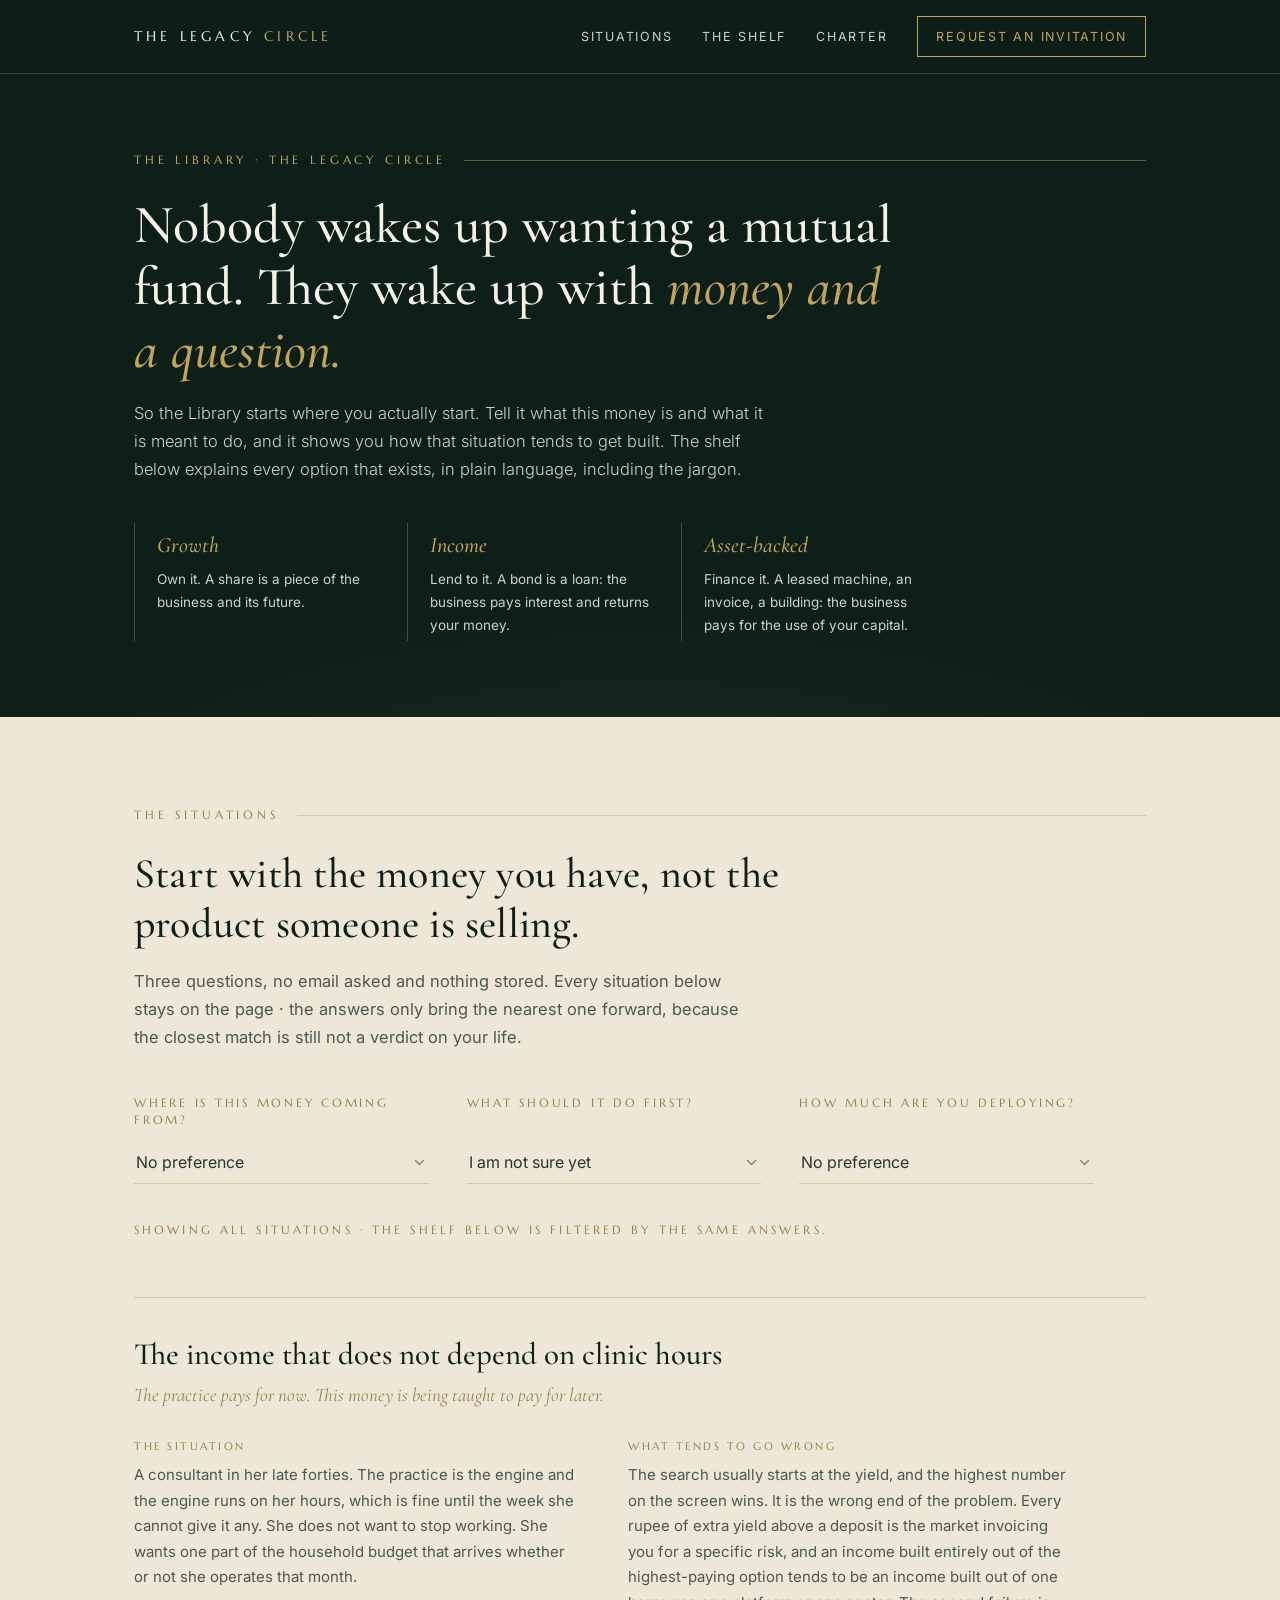
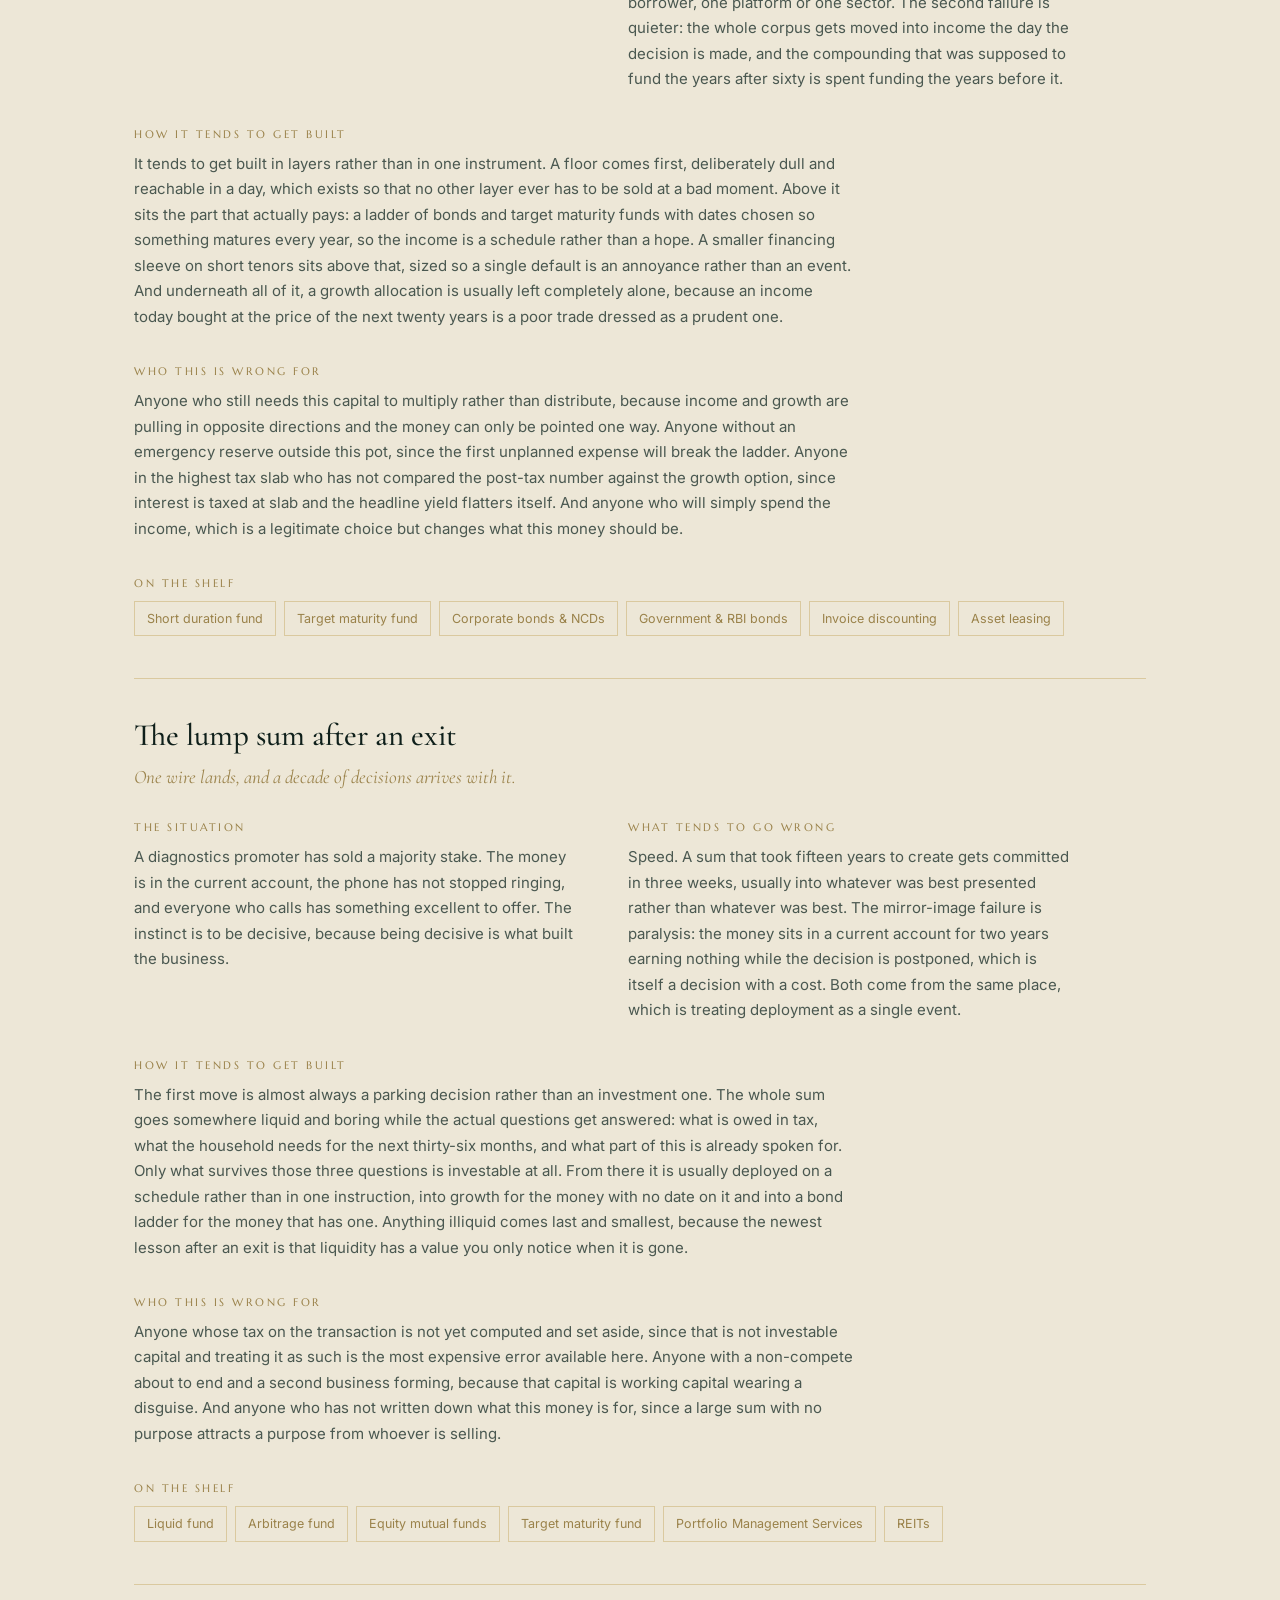
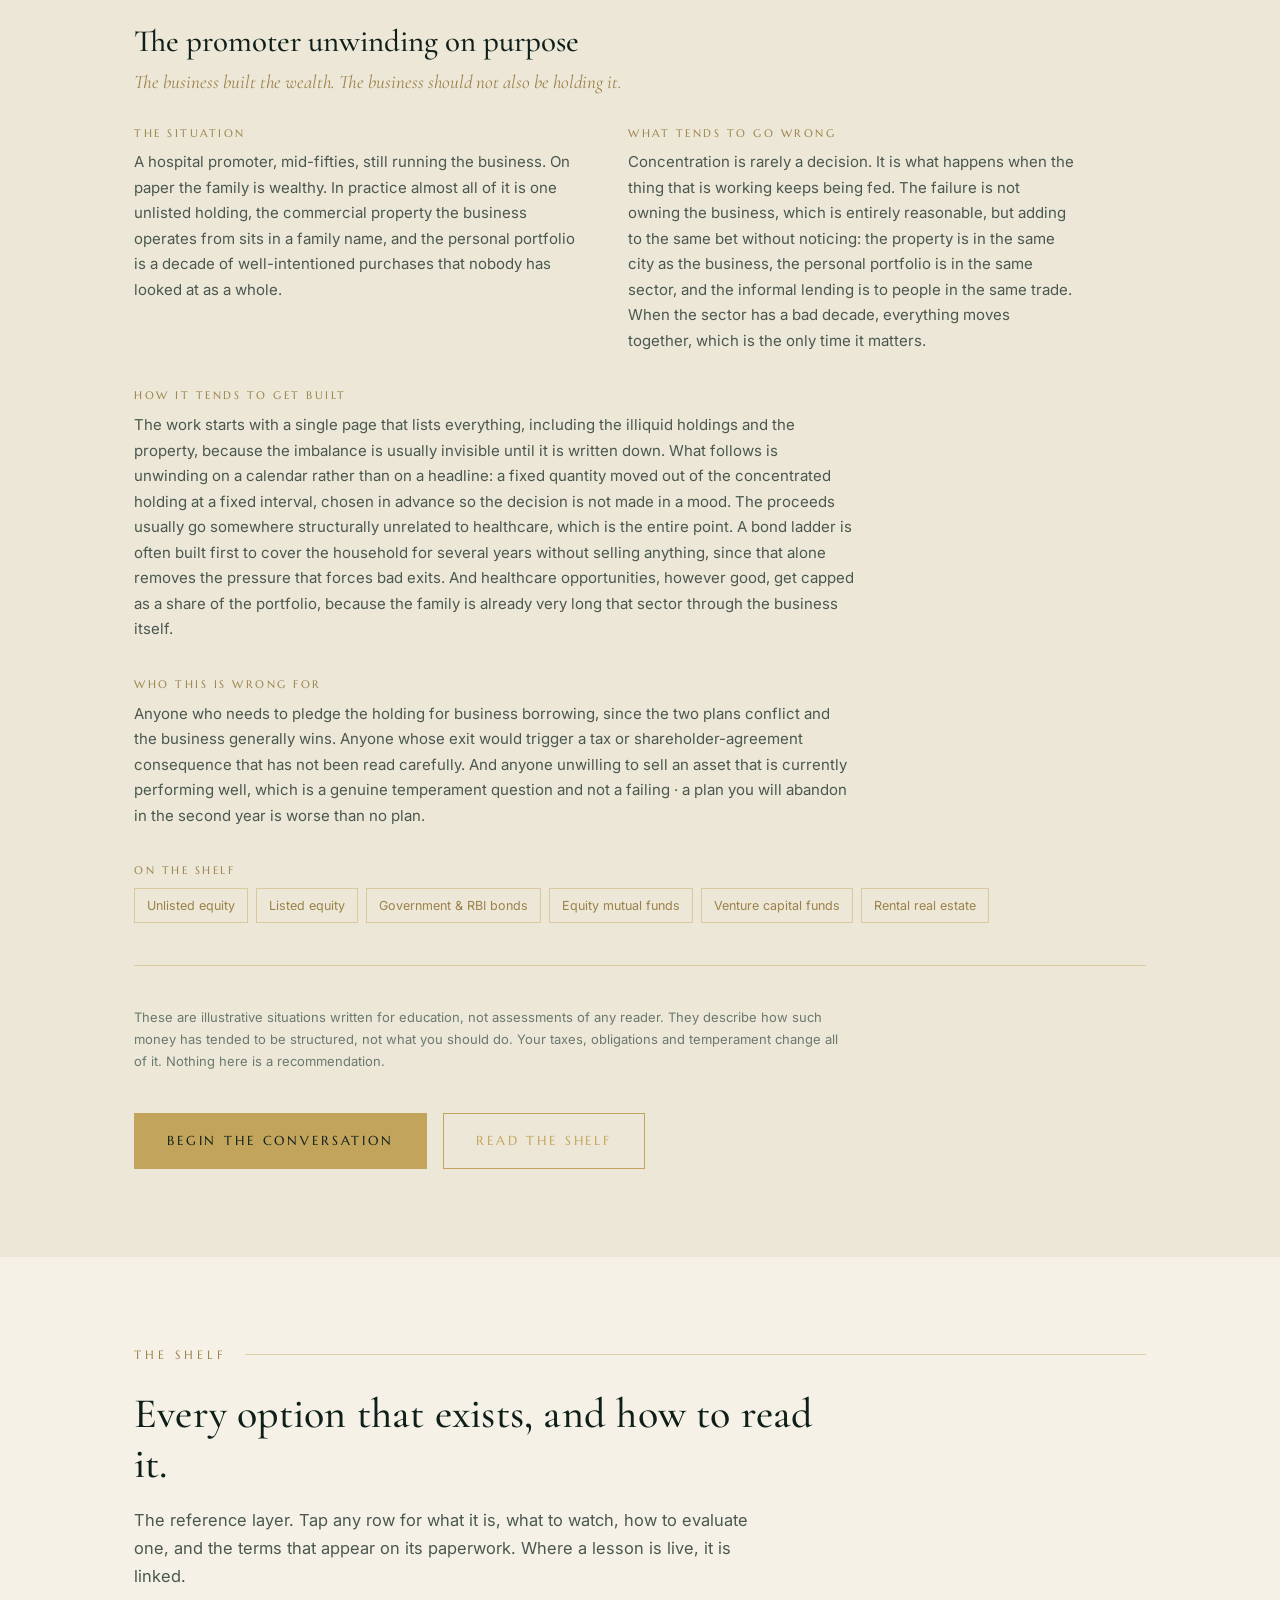
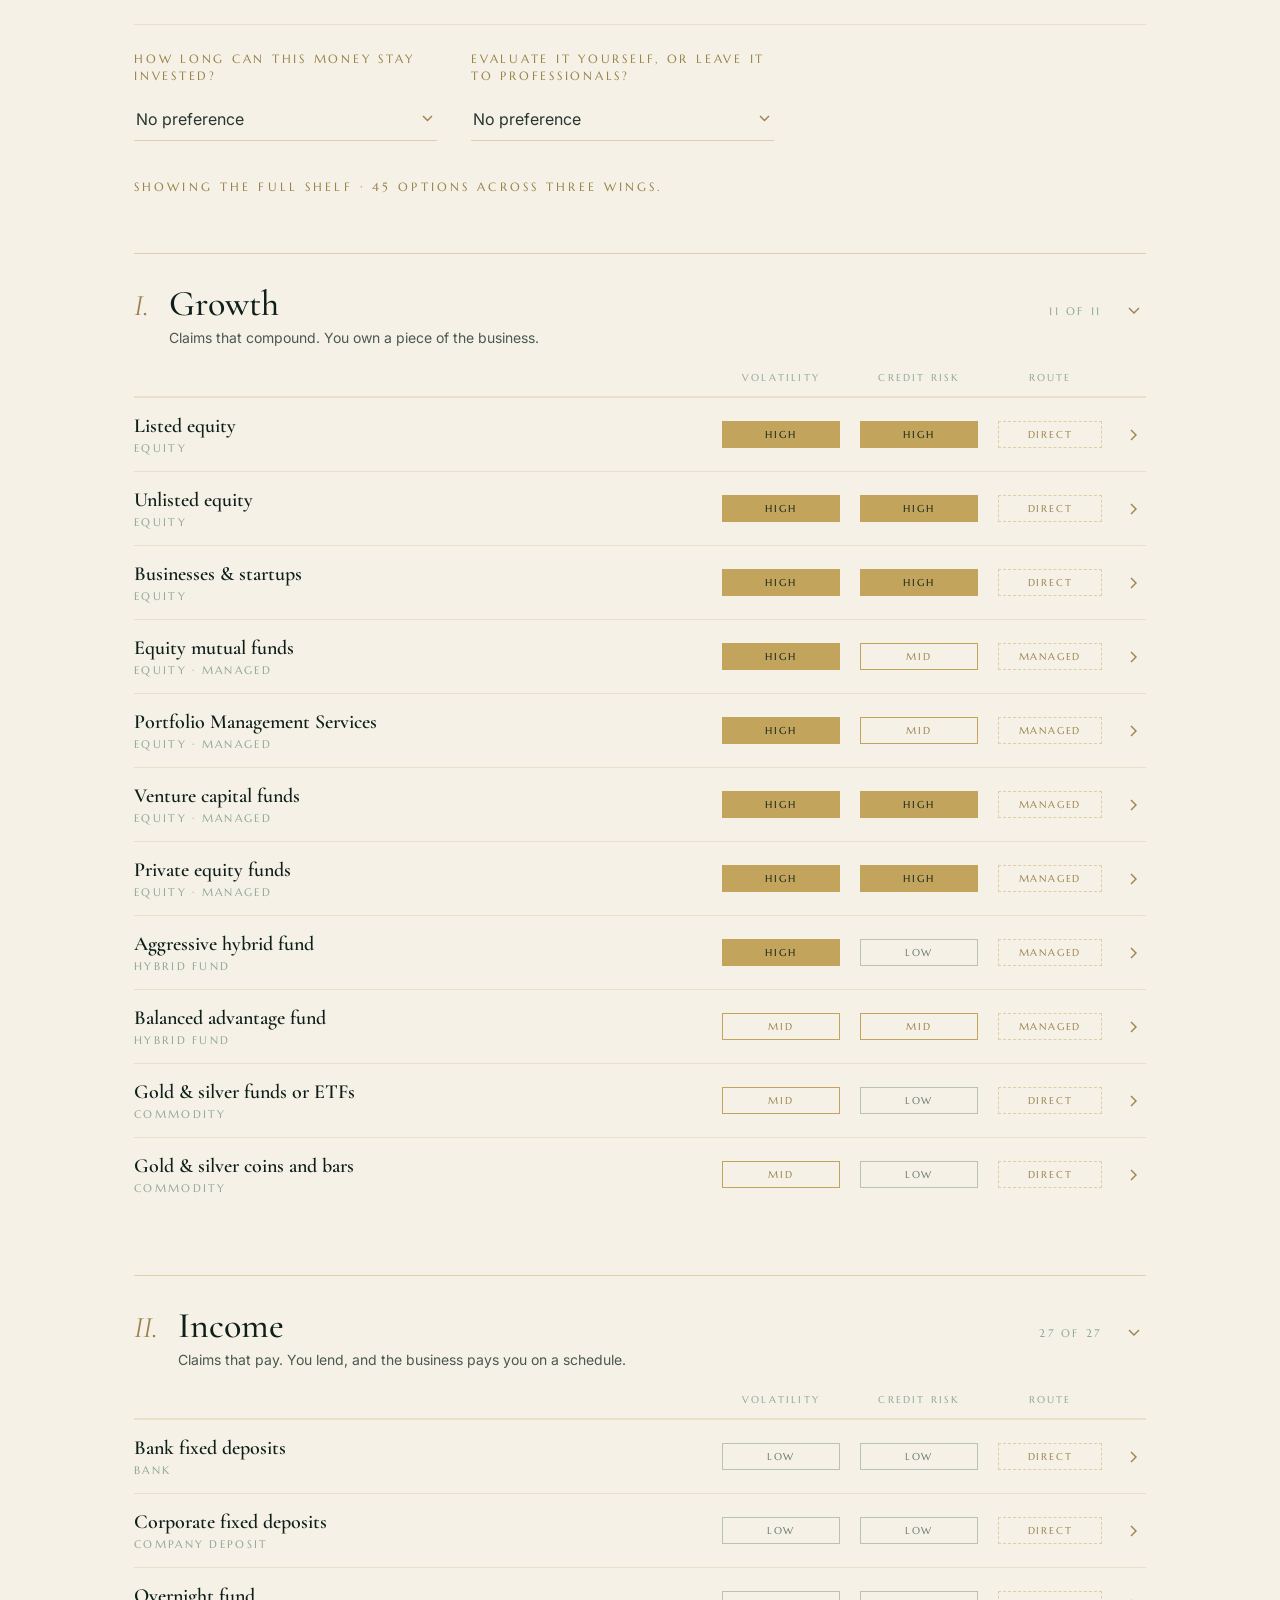
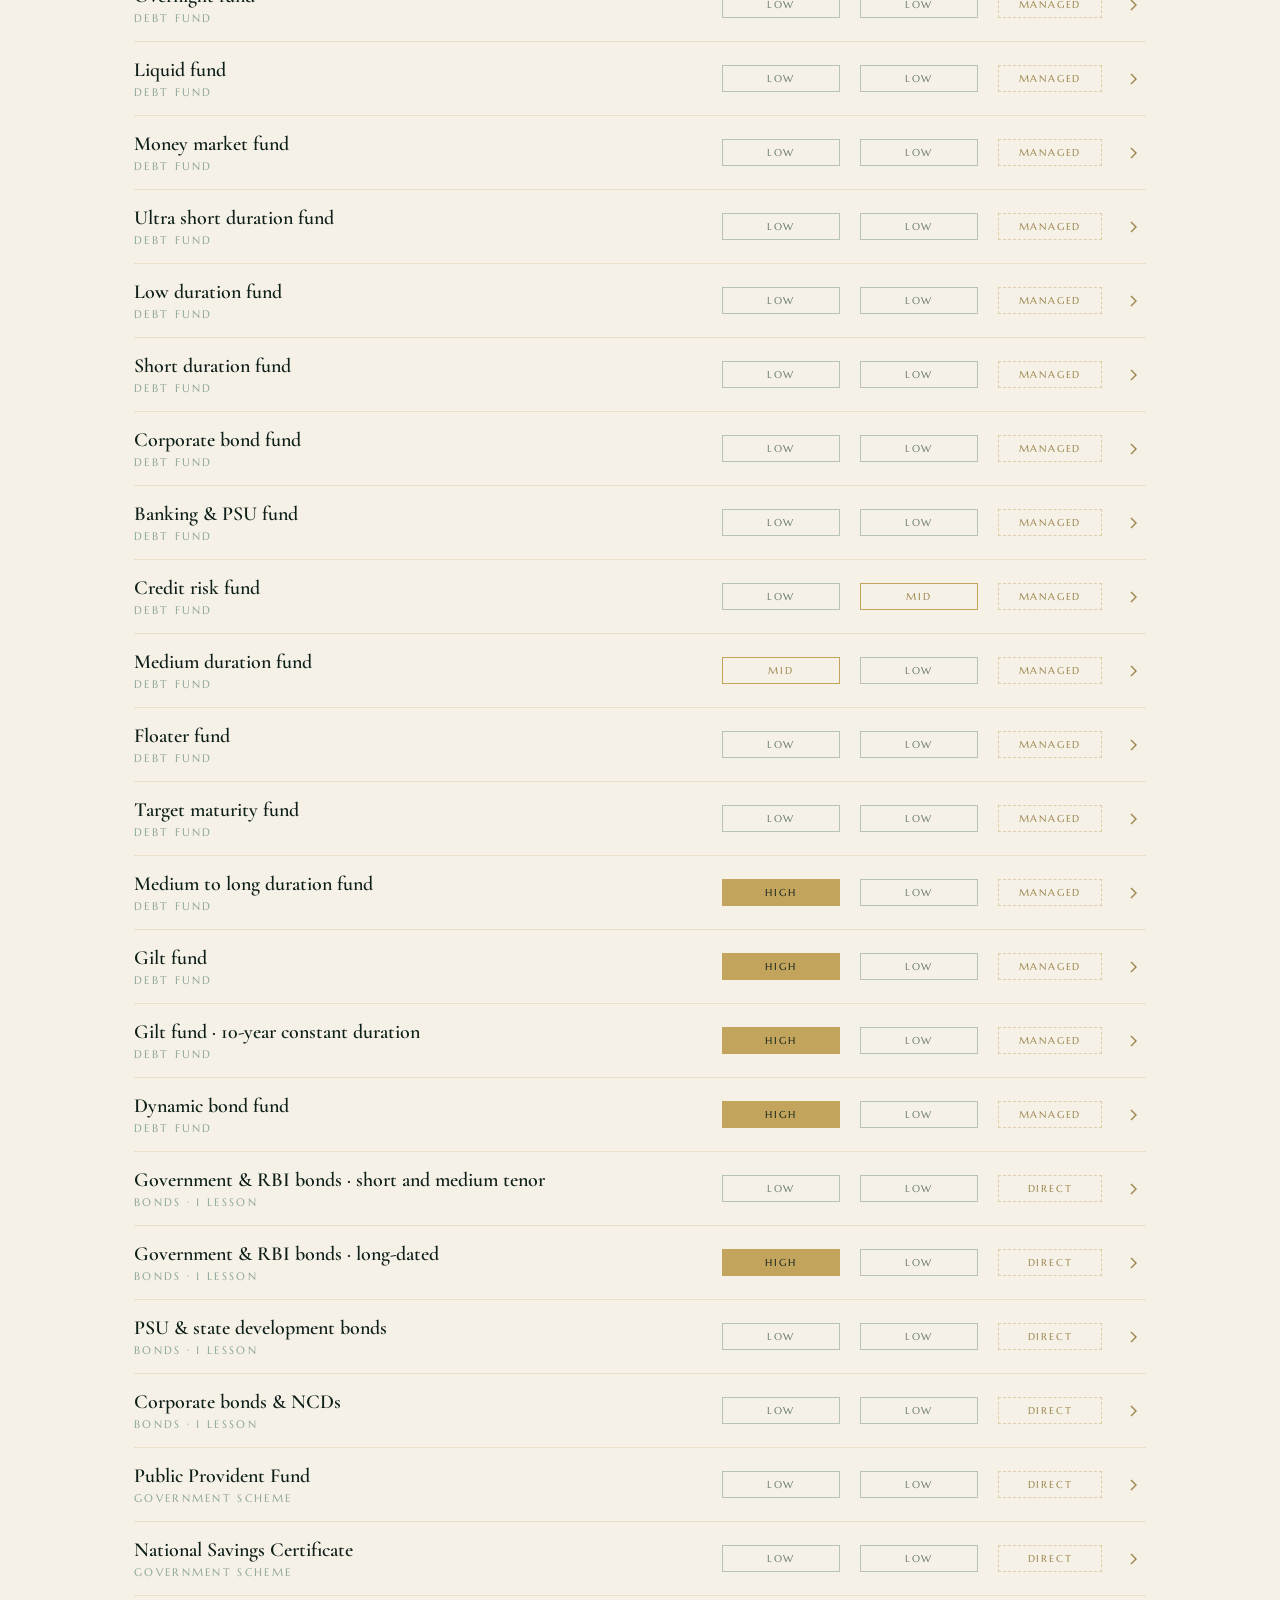
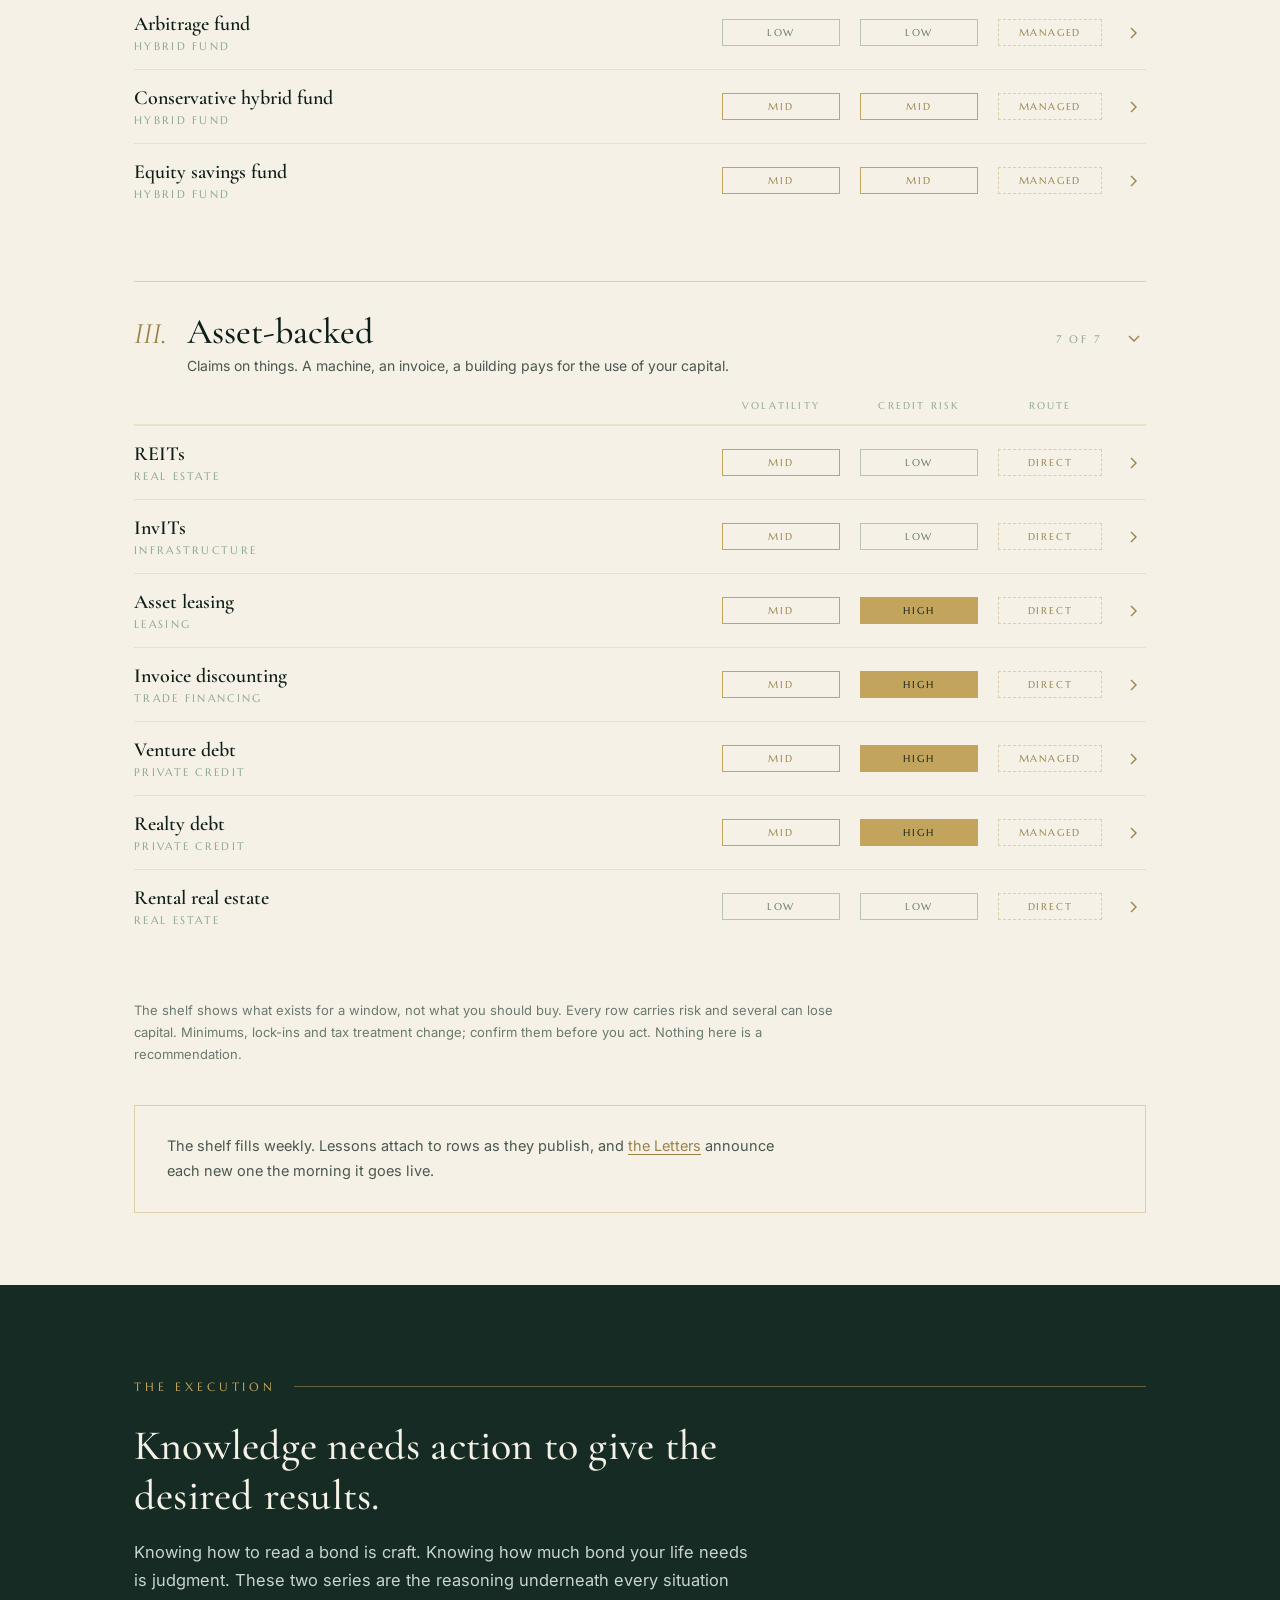
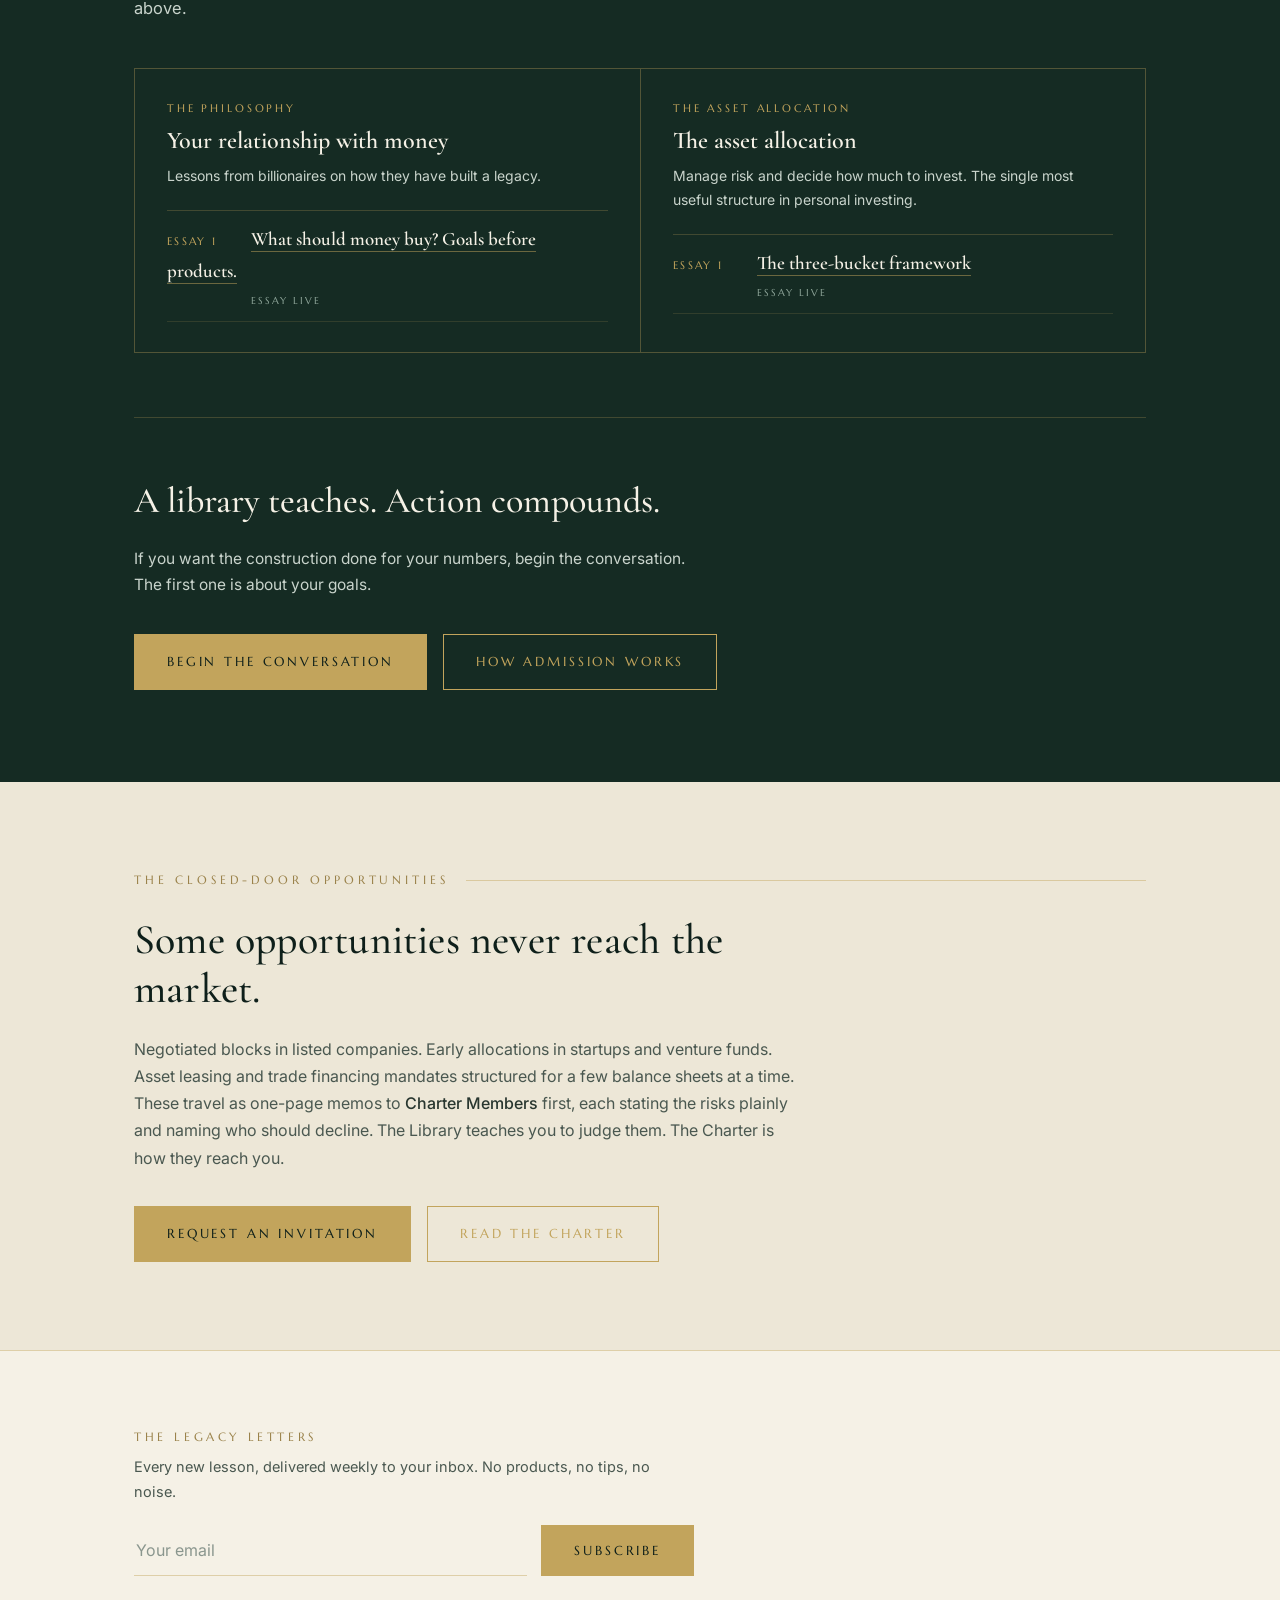
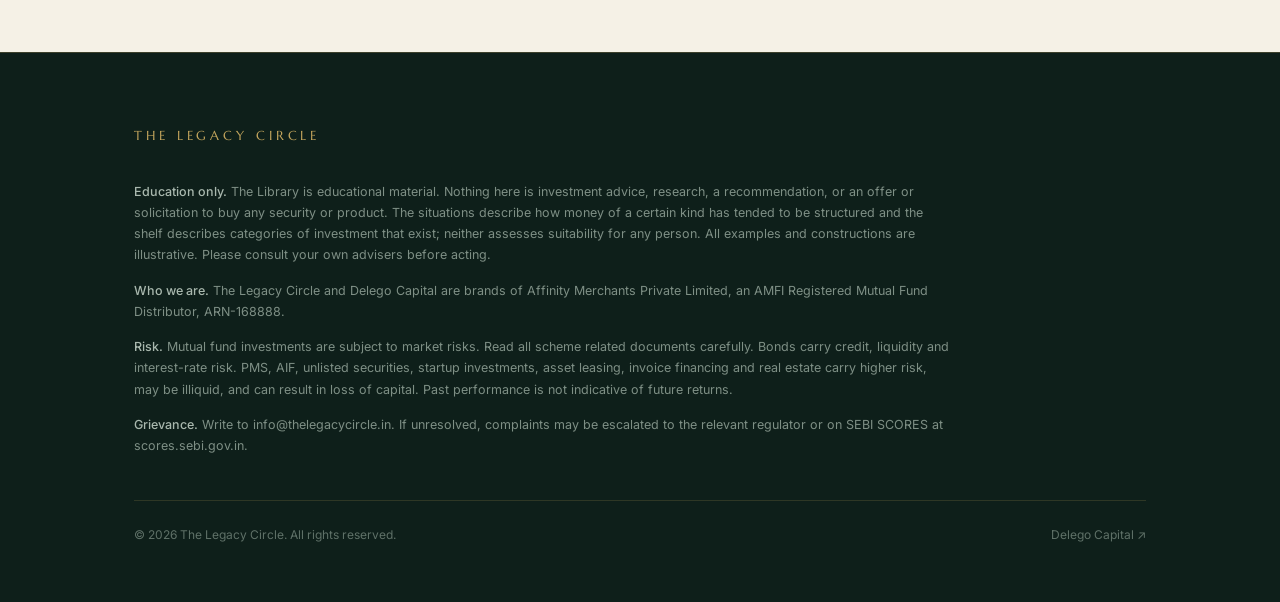
==== commit d6afd732: "Add files via upload" ====
--- a/library/index.html
+++ b/library/index.html
@@ -4,14 +4,18 @@
 <meta charset="UTF-8">
 <meta name="viewport" content="width=device-width, initial-scale=1.0">
 <title>The Library · The Legacy Circle</title>
-<meta name="description" content="Where should your next rupee go? Answer three questions and the shelf shows every Growth, Income and Asset-backed option that exists for your window, in plain language. Free, one lesson a week.">
+<meta name="description" content="Nobody wakes up wanting a mutual fund. Start with your situation, see how that money tends to get built, then read the shelf: every option that exists, what it means, how to evaluate it, in plain language.">
+<link rel="icon" href="/favicon.svg" type="image/svg+xml">
+<link rel="alternate icon" href="/favicon.ico" sizes="32x32">
+<link rel="apple-touch-icon" href="/apple-touch-icon.png">
+<meta name="theme-color" content="#0E1F1A">
 <link rel="preconnect" href="https://fonts.googleapis.com">
 <link rel="preconnect" href="https://fonts.gstatic.com" crossorigin>
 <link href="https://fonts.googleapis.com/css2?family=Marcellus&family=Cormorant+Garamond:ital,wght@0,400;0,500;0,600;1,400&family=Inter:wght@300;400;500;600&display=swap" rel="stylesheet">
 <style>
 /* ============================================================
-   The Legacy Circle · The Library (single-page edition, v3)
-   Personalisation · The Shelf (45 chapters) · The Execution (two series) · Closed-door
+   The Legacy Circle · The Library (single page, v4)
+   The Situations · The Shelf (45 options) · The Execution · Closed-door
    ============================================================ */
 :root{
   --ink:#0E1F1A;
@@ -69,10 +73,10 @@
 h2{
   font-family:'Cormorant Garamond',serif;font-weight:500;
   font-size:clamp(28px,4.2vw,42px);line-height:1.18;
-  color:var(--ink);max-width:680px;letter-spacing:.005em;
+  color:var(--ink);max-width:700px;letter-spacing:.005em;
 }
 .on-green h2{color:var(--ivory)}
-.lede{max-width:600px;margin-top:18px;font-size:16.5px;color:#4A5850}
+.lede{max-width:620px;margin-top:18px;font-size:16.5px;color:#4A5850}
 .on-green .lede{color:var(--body-light)}
 
 /* ---------- nav ---------- */
@@ -97,7 +101,7 @@
 .nav-links a.here{color:var(--brass)}
 .nav-cta{border:1px solid var(--brass);color:var(--brass)!important;padding:9px 18px}
 .nav-cta:hover{background:var(--brass);color:var(--ink)!important}
-@media(max-width:760px){.nav-links a:not(.nav-cta){display:none}}
+@media(max-width:860px){.nav-links a:not(.nav-cta){display:none}}
 
 /* ---------- masthead ---------- */
 .masthead{
@@ -112,7 +116,7 @@
 .masthead .eyebrow{color:var(--brass)}
 .masthead h1{
   font-family:'Cormorant Garamond',serif;font-weight:500;
-  font-size:clamp(34px,5.2vw,54px);line-height:1.15;max-width:760px;
+  font-size:clamp(34px,5.2vw,54px);line-height:1.15;max-width:780px;
 }
 .masthead h1 em{font-style:italic;color:var(--brass)}
 .masthead .lede{max-width:640px;color:var(--body-light);font-weight:300}
@@ -127,18 +131,19 @@
 .claim p{font-size:13.5px;color:var(--body-light)}
 @media(max-width:760px){.claims{grid-template-columns:1fr;row-gap:22px}}
 
-/* ---------- personalisation ---------- */
-.cal{background:var(--ivory-2);padding:84px 0}
+/* ---------- shared question fields ---------- */
 .cal-grid{
   margin-top:44px;display:grid;grid-template-columns:repeat(3,1fr);
-  gap:38px;max-width:960px;
-}
+  gap:38px;max-width:960px;align-items:end;
+}
+.cfield{display:flex;flex-direction:column;height:100%}
 .cfield label{
   display:block;font-family:'Marcellus',serif;font-size:11.5px;
-  letter-spacing:.24em;text-transform:uppercase;color:var(--brass-dim);margin-bottom:10px;
+  letter-spacing:.24em;text-transform:uppercase;color:var(--brass-dim);
+  margin-bottom:12px;line-height:1.5;
 }
 .cfield select{
-  width:100%;background:transparent;border:none;
+  width:100%;margin-top:auto;background:transparent;border:none;
   border-bottom:1px solid var(--rule);
   padding:11px 26px 11px 2px;font-family:'Inter',sans-serif;font-size:16px;
   color:var(--body-dark);border-radius:0;appearance:none;-webkit-appearance:none;
@@ -156,12 +161,54 @@
   font-family:'Inter',sans-serif;text-decoration:underline;text-underline-offset:3px;padding:0;
 }
 .cal-reset:hover{color:var(--brass-dim)}
-@media(max-width:760px){.cal-grid{grid-template-columns:1fr;gap:28px}}
+@media(max-width:760px){.cal-grid{grid-template-columns:1fr;gap:26px}.cfield select{margin-top:0}}
+
+/* ---------- the situations ---------- */
+.sit-band{background:var(--ivory-2);padding:88px 0}
+.sits{margin-top:56px;display:flex;flex-direction:column;gap:0}
+.sit{border-top:1px solid var(--rule);padding:38px 0 42px}
+.sit:last-child{border-bottom:1px solid var(--rule)}
+.sit-badge{
+  display:none;font-family:'Marcellus',serif;font-size:10px;letter-spacing:.22em;
+  text-transform:uppercase;color:var(--ink);background:var(--brass);
+  padding:5px 11px;margin-bottom:18px;
+}
+.sit.match .sit-badge{display:inline-block}
+.sit h3{
+  font-family:'Cormorant Garamond',serif;font-weight:500;font-size:clamp(24px,3.2vw,31px);
+  color:var(--ink);line-height:1.22;max-width:640px;
+}
+.sit-sub{
+  font-family:'Cormorant Garamond',serif;font-style:italic;font-size:19px;
+  color:var(--brass-dim);margin-top:6px;
+}
+.sit-body{margin-top:26px;display:grid;grid-template-columns:1fr 1fr;gap:34px 48px;max-width:940px}
+.sit-block .k{
+  font-family:'Marcellus',serif;font-size:10.5px;letter-spacing:.24em;
+  text-transform:uppercase;color:var(--brass-dim);display:block;margin-bottom:7px;
+}
+.sit-block p{font-size:15px;color:#4A5850;max-width:460px}
+.sit-block.wide{grid-column:1/-1}
+.sit-block.wide p{max-width:720px}
+.sit-rows{margin-top:8px;display:flex;flex-wrap:wrap;gap:8px}
+.sit-rows a{
+  font-family:'Inter',sans-serif;font-size:12.5px;color:var(--brass-dim);
+  text-decoration:none;border:1px solid var(--rule);padding:6px 12px;
+  transition:background .2s ease,color .2s ease;
+}
+.sit-rows a:hover{background:var(--brass);color:var(--ink);border-color:var(--brass)}
+.sit-rows a:focus-visible{outline:2px solid var(--brass);outline-offset:2px}
+@media(max-width:760px){.sit-body{grid-template-columns:1fr;gap:26px}}
+.sit-disc{margin-top:40px;font-size:13px;color:#6B7A70;max-width:720px}
+.sit-cta{margin-top:40px;display:flex;gap:16px;flex-wrap:wrap}
 
 /* ---------- the shelf ---------- */
 .shelf{padding:88px 0 72px}
+.shelf-filters{
+  margin-top:34px;padding:26px 0 4px;border-top:1px solid var(--rule-soft);
+}
+.shelf-filters .cal-grid{margin-top:0;grid-template-columns:1fr 1fr;max-width:640px;gap:34px}
 .wing{margin-top:52px;border-top:1px solid var(--rule)}
-.wing:first-of-type{margin-top:56px}
 .wing-head{
   width:100%;background:none;border:none;cursor:pointer;text-align:left;
   display:grid;grid-template-columns:auto 1fr auto 24px;gap:20px;align-items:baseline;
@@ -227,16 +274,31 @@
 .pill.route{border-style:dashed}
 .row .chev{transform:rotate(-90deg)}
 .row[data-open="true"] .chev{transform:rotate(0)}
-.row-body{display:none;padding:2px 0 24px;max-width:720px}
+.row-body{display:none;padding:2px 0 28px;max-width:760px}
 .row[data-open="true"] .row-body{display:block}
 .rb-k{
   font-family:'Marcellus',serif;font-size:10.5px;letter-spacing:.24em;
-  text-transform:uppercase;color:var(--brass-dim);display:block;margin-bottom:3px;
+  text-transform:uppercase;color:var(--brass-dim);display:block;margin-bottom:4px;
 }
 .row-body p{font-size:14.5px;color:#4A5850}
-.row-body p + .rb-k{margin-top:14px}
+.row-body p + .rb-k,.rb-how + .rb-k,.rb-terms + .rb-k{margin-top:18px}
 .rb-note{margin-top:14px;color:var(--brass-dim);font-style:italic;font-family:'Cormorant Garamond',serif;font-size:16px}
-.rl{margin-top:18px}
+.rb-how{margin:4px 0 0;padding-left:0;list-style:none}
+.rb-how li{
+  font-size:14.5px;color:#4A5850;padding:7px 0 7px 24px;position:relative;
+  border-bottom:1px solid var(--rule-soft);
+}
+.rb-how li:last-child{border-bottom:none}
+.rb-how li::before{content:"·";color:var(--brass);position:absolute;left:6px;font-size:22px;line-height:1.1}
+.rb-terms{margin-top:4px}
+.rb-terms div{padding:7px 0;border-bottom:1px solid var(--rule-soft)}
+.rb-terms div:last-child{border-bottom:none}
+.rb-terms dt{
+  font-family:'Cormorant Garamond',serif;font-weight:600;font-size:16.5px;
+  color:var(--ink);display:inline;
+}
+.rb-terms dd{display:inline;font-size:14.5px;color:#4A5850;margin-left:8px}
+.rl{margin-top:20px}
 .rl ol{list-style:none;margin-top:4px;border-top:1px solid var(--rule-soft)}
 .rl li{padding:11px 0;border-bottom:1px solid var(--rule-soft)}
 .rl .ln{
@@ -308,35 +370,7 @@
 .series-empty{margin-top:22px;font-family:'Cormorant Garamond',serif;font-style:italic;font-size:16px;color:var(--sage)}
 @media(max-width:860px){.series-grid{grid-template-columns:1fr}.series{border-left:none;border-top:1px solid rgba(194,164,92,.35)}.series:first-child{border-top:none}.essays .lm{padding-left:0}}
 
-.model-grid{
-  margin-top:56px;display:grid;grid-template-columns:repeat(3,1fr);gap:0;
-  border:1px solid rgba(194,164,92,.35);
-}
-.model{padding:34px 30px;border-left:1px solid rgba(194,164,92,.35)}
-.model:first-child{border-left:none}
-.m-badge{
-  display:none;font-family:'Marcellus',serif;font-size:10px;letter-spacing:.22em;
-  text-transform:uppercase;color:var(--ink);background:var(--brass);
-  padding:5px 10px;margin-bottom:16px;
-}
-.model.match .m-badge{display:inline-block}
-.m-k{
-  font-family:'Marcellus',serif;font-size:11px;letter-spacing:.26em;
-  text-transform:uppercase;color:var(--brass);display:block;margin-bottom:10px;
-}
-.model h3{
-  font-family:'Cormorant Garamond',serif;font-weight:500;font-size:23px;
-  color:var(--ivory);line-height:1.25;
-}
-.m-sub{
-  font-family:'Cormorant Garamond',serif;font-style:italic;
-  font-size:16px;color:var(--sage);margin-top:4px;
-}
-.model p.m-body{margin-top:14px;font-size:14px;color:var(--body-light)}
-@media(max-width:900px){.model-grid{grid-template-columns:1fr}.model{border-left:none;border-top:1px solid rgba(194,164,92,.35)}.model:first-child{border-top:none}}
-.model-disc{margin-top:22px;font-size:13px;color:var(--sage);max-width:720px}
-
-.plan-close{margin-top:72px;border-top:1px solid rgba(194,164,92,.25);padding-top:52px}
+.plan-close{margin-top:64px;border-top:1px solid rgba(194,164,92,.25);padding-top:52px}
 .plan-close h3{
   font-family:'Cormorant Garamond',serif;font-weight:500;
   font-size:clamp(26px,3.6vw,36px);color:var(--ivory);max-width:620px;
@@ -390,8 +424,9 @@
   <div class="nav-in">
     <a class="wordmark" href="/">The Legacy <span>Circle</span></a>
     <div class="nav-links">
+      <a href="#situations">Situations</a>
+      <a href="#shelf">The Shelf</a>
       <a href="/#charter">Charter</a>
-      <a class="here" href="/library/">The Library</a>
       <a class="nav-cta" href="/#invitation">Request an invitation</a>
     </div>
   </div>
@@ -401,8 +436,8 @@
 <header class="masthead">
   <div class="wrap">
     <div class="eyebrow reveal">The Library · The Legacy Circle</div>
-    <h1 class="reveal">Where should your <em>next rupee</em> go?</h1>
-    <p class="lede reveal">The Library takes you through various opportunities in plain language as per your preference. You pick between Growth, Income and Asset-backed. The shelf does the rest.</p>
+    <h1 class="reveal">Nobody wakes up wanting a mutual fund. They wake up with <em>money and a question.</em></h1>
+    <p class="lede reveal">So the Library starts where you actually start. Tell it what this money is and what it is meant to do, and it shows you how that situation tends to get built. The shelf below explains every option that exists, in plain language, including the jargon.</p>
     <div class="claims reveal">
       <div class="claim">
         <b>Growth</b>
@@ -420,46 +455,56 @@
   </div>
 </header>
 
-<!-- ================= THE PERSONALISATION ================= -->
-<section class="cal" id="personalise">
+<!-- ================= THE SITUATIONS ================= -->
+<section class="sit-band" id="situations">
   <div class="wrap">
-    <div class="eyebrow reveal">The Personalisation</div>
-    <h2 class="reveal">Choose your preference for your next investment.</h2>
-    <p class="lede reveal">Three questions, and the shelf below rearranges itself.</p>
+    <div class="eyebrow reveal">The Situations</div>
+    <h2 class="reveal">Start with the money you have, not the product someone is selling.</h2>
+    <p class="lede reveal">Three questions, no email asked and nothing stored. Every situation below stays on the page · the answers only bring the nearest one forward, because the closest match is still not a verdict on your life.</p>
 
     <div class="cal-grid reveal">
       <div class="cfield">
-        <label for="c-time">How long can you stay invested?</label>
-        <select id="c-time">
+        <label for="q-source">Where is this money coming from?</label>
+        <select id="q-source">
           <option value="" selected>No preference</option>
-          <option value="lt1">Less than 1 year</option>
-          <option value="y13">1 to 3 years</option>
-          <option value="y37">3 to 7 years</option>
-          <option value="gt7">More than 7 years</option>
+          <option value="practice">Surplus from a practice or salary</option>
+          <option value="exit">A business sale or one large event</option>
+          <option value="portfolio">A portfolio I want restructured</option>
+          <option value="idle">Money that has been sitting idle</option>
         </select>
       </div>
       <div class="cfield">
-        <label for="c-corpus">How much are you looking to deploy?</label>
-        <select id="c-corpus">
+        <label for="q-purpose">What should it do first?</label>
+        <select id="q-purpose">
+          <option value="" selected>I am not sure yet</option>
+          <option value="income">Pay me an income</option>
+          <option value="grow">Grow, untouched</option>
+          <option value="safe">Stay safe and available</option>
+        </select>
+      </div>
+      <div class="cfield">
+        <label for="q-corpus">How much are you deploying?</label>
+        <select id="q-corpus">
           <option value="" selected>No preference</option>
           <option value="lt50">Less than ₹50 lakh</option>
           <option value="m50">₹50 lakh to ₹2 crore</option>
           <option value="gt2">More than ₹2 crore</option>
         </select>
       </div>
-      <div class="cfield">
-        <label for="c-route">Evaluate yourself, or leave it to professionals?</label>
-        <select id="c-route">
-          <option value="" selected>No preference</option>
-          <option value="direct">I evaluate myself</option>
-          <option value="managed">I leave it to professionals</option>
-        </select>
-      </div>
     </div>
 
     <div class="cal-out reveal">
-      <span class="cal-line" id="cal-line" aria-live="polite">Showing the full shelf · 45 options across three wings.</span>
-      <button class="cal-reset hid" id="cal-reset" type="button">Reset</button>
+      <span class="cal-line" id="sit-line" aria-live="polite">Showing all situations · the shelf below is filtered by the same answers.</span>
+      <button class="cal-reset hid" id="sit-reset" type="button">Reset</button>
+    </div>
+
+    <div class="sits reveal" id="sits"></div>
+
+    <p class="sit-disc reveal">These are illustrative situations written for education, not assessments of any reader. They describe how such money has tended to be structured, not what you should do. Your taxes, obligations and temperament change all of it. Nothing here is a recommendation.</p>
+
+    <div class="sit-cta reveal">
+      <a class="btn solid" href="/#invitation">Begin the conversation</a>
+      <a class="btn" href="#shelf">Read the shelf</a>
     </div>
   </div>
 </section>
@@ -468,8 +513,35 @@
 <section class="shelf" id="shelf">
   <div class="wrap">
     <div class="eyebrow reveal">The Shelf</div>
-    <h2 class="reveal">What exists for this window.</h2>
-    <p class="lede reveal">Every option on the shelf, grouped by what it asks of you. Tap a row to read what it is and what to watch. Where a lesson is live, it is linked.</p>
+    <h2 class="reveal">Every option that exists, and how to read it.</h2>
+    <p class="lede reveal">The reference layer. Tap any row for what it is, what to watch, how to evaluate one, and the terms that appear on its paperwork. Where a lesson is live, it is linked.</p>
+
+    <div class="shelf-filters reveal">
+      <div class="cal-grid">
+        <div class="cfield">
+          <label for="q-time">How long can this money stay invested?</label>
+          <select id="q-time">
+            <option value="" selected>No preference</option>
+            <option value="lt1">Less than 1 year</option>
+            <option value="y13">1 to 3 years</option>
+            <option value="y37">3 to 7 years</option>
+            <option value="gt7">More than 7 years</option>
+          </select>
+        </div>
+        <div class="cfield">
+          <label for="q-route">Evaluate it yourself, or leave it to professionals?</label>
+          <select id="q-route">
+            <option value="" selected>No preference</option>
+            <option value="direct">I evaluate myself</option>
+            <option value="managed">I leave it to professionals</option>
+          </select>
+        </div>
+      </div>
+      <div class="cal-out">
+        <span class="cal-line" id="cal-line" aria-live="polite">Showing the full shelf · 45 options across three wings.</span>
+        <button class="cal-reset hid" id="cal-reset" type="button">Reset the shelf</button>
+      </div>
+    </div>
 
     <div id="shelf-root" class="reveal">
       <noscript><p class="wing-empty">The shelf needs JavaScript to rearrange itself. Please enable it to browse the options.</p></noscript>
@@ -490,34 +562,9 @@
   <div class="wrap">
     <div class="eyebrow reveal">The Execution</div>
     <h2 class="reveal">Knowledge needs action to give the desired results.</h2>
-    <p class="lede reveal">Knowing how to read a bond is craft. Knowing how much bond your life needs is judgment. We help you turn that knowledge into a portfolio.</p>
+    <p class="lede reveal">Knowing how to read a bond is craft. Knowing how much bond your life needs is judgment. These two series are the reasoning underneath every situation above.</p>
 
     <div class="series-grid reveal" id="series"></div>
-
-    <div class="model-grid reveal" id="models">
-      <div class="model" data-corpus="lt50">
-        <span class="m-badge">Closest to your preference</span>
-        <span class="m-k">Under ₹50 lakh</span>
-        <h3>The physician building the first crore</h3>
-        <p class="m-sub">Salary surplus, steady hands.</p>
-        <p class="m-body">Three years of near-term goals sit in a short ladder of bonds and debt funds. The decade money compounds in equity funds on a monthly discipline. A small invoice-discounting allocation gives the first taste of financing a business, on tenures measured in weeks. Structure first, selection second.</p>
-      </div>
-      <div class="model" data-corpus="m50">
-        <span class="m-badge">Closest to your preference</span>
-        <span class="m-k">₹50 lakh to ₹2 crore</span>
-        <h3>The surgeon with no evenings</h3>
-        <p class="m-sub">The practice absorbs the hours.</p>
-        <p class="m-body">The school-fee years are covered by a ladder of debt funds. Growth runs through equity funds and a PMS mandate, so the selection is somebody's full-time job. One asset-leasing programme pays a quarterly income the household can feel. Time is an allocation decision too.</p>
-      </div>
-      <div class="model" data-corpus="gt2">
-        <span class="m-badge">Closest to your preference</span>
-        <span class="m-k">Above ₹2 crore</span>
-        <h3>The promoter after the exit</h3>
-        <p class="m-sub">Concentration, unwound on purpose.</p>
-        <p class="m-body">A bond ladder pays the household for five years without selling anything. Listed equity carries the compounding; a venture fund position is sized so a zero changes nothing. Leasing and trade financing add income that ignores the index. The second fortune is built slower than the first, deliberately.</p>
-      </div>
-    </div>
-    <p class="model-disc reveal">Illustrative constructions for education, not recommendations. Your numbers, your taxes and your temperament change everything · which is rather the point.</p>
 
     <div class="plan-close reveal">
       <h3>A library teaches. Action compounds.</h3>
@@ -561,7 +608,7 @@
   <div class="wrap">
     <div class="foot-mark">The Legacy Circle</div>
     <div class="compliance">
-      <p><b>Education only.</b> The Library is educational material. Nothing here is investment advice, research, a recommendation, or an offer or solicitation to buy any security or product. The shelf describes categories of investment that exist; it does not assess suitability for any person. All examples and constructions are illustrative. Please consult your own advisers before acting.</p>
+      <p><b>Education only.</b> The Library is educational material. Nothing here is investment advice, research, a recommendation, or an offer or solicitation to buy any security or product. The situations describe how money of a certain kind has tended to be structured and the shelf describes categories of investment that exist; neither assesses suitability for any person. All examples and constructions are illustrative. Please consult your own advisers before acting.</p>
       <p><b>Who we are.</b> The Legacy Circle and Delego Capital are brands of Affinity Merchants Private Limited, an AMFI Registered Mutual Fund Distributor, ARN-168888.</p>
       <p><b>Risk.</b> Mutual fund investments are subject to market risks. Read all scheme related documents carefully. Bonds carry credit, liquidity and interest-rate risk. PMS, AIF, unlisted securities, startup investments, asset leasing, invoice financing and real estate carry higher risk, may be illiquid, and can result in loss of capital. Past performance is not indicative of future returns.</p>
       <p><b>Grievance.</b> Write to info@thelegacycircle.in. If unresolved, complaints may be escalated to the relevant regulator or on SEBI SCORES at scores.sebi.gov.in.</p>
@@ -575,7 +622,7 @@
 
 <script src="/config.js"></script>
 <script>
-// The Legacy Circle · Library page script
+// The Legacy Circle · Library page script (v4)
 
 // Scroll reveal (respects reduced motion)
 (function(){
@@ -591,26 +638,247 @@
   }
 })();
 
+const slug = str => String(str).toLowerCase().replace(/&/g,'and').replace(/[^a-z0-9]+/g,'-').replace(/^-+|-+$/g,'');
+const esc = str => String(str).replace(/&/g,'&amp;').replace(/</g,'&lt;').replace(/>/g,'&gt;');
+const CHEV = '<span class="chev" aria-hidden="true"><svg width="12" height="8" viewBox="0 0 12 8"><path d="M1 1l5 5 5-5" fill="none" stroke="currentColor" stroke-width="1.4"/></svg></span>';
+
+/* ============================================================
+   THE SITUATIONS · EDIT HERE
+   One object per situation. Keys:
+     id        stable anchor, e.g. /library/#situation-income
+     title     the situation, named in the third person
+     sub       one italic line underneath
+     src       source answers it speaks to: practice | exit | portfolio | idle
+     pur       purpose answers it speaks to: income | grow | safe
+     cor       deployment bands it speaks to: lt50 | m50 | gt2
+     story     the situation, two or three sentences
+     wrong     what tends to go wrong
+     build     how it tends to get built, in prose and ranges only
+     decline   who this is wrong for  ·  never omit this field
+     rows      shelf anchors it touches: [{label, href}]
+   Nothing here selects, hides or scores a reader. The answers badge
+   the nearest situation and reorder the list. Every situation stays visible.
+   ============================================================ */
+const SITUATIONS = [
+  {
+    id:'income',
+    title:'The income that does not depend on clinic hours',
+    sub:'The practice pays for now. This money is being taught to pay for later.',
+    src:['practice','idle'], pur:['income'], cor:['lt50','m50','gt2'],
+    story:'A consultant in her late forties. The practice is the engine and the engine runs on her hours, which is fine until the week she cannot give it any. She does not want to stop working. She wants one part of the household budget that arrives whether or not she operates that month.',
+    wrong:'The search usually starts at the yield, and the highest number on the screen wins. It is the wrong end of the problem. Every rupee of extra yield above a deposit is the market invoicing you for a specific risk, and an income built entirely out of the highest-paying option tends to be an income built out of one borrower, one platform or one sector. The second failure is quieter: the whole corpus gets moved into income the day the decision is made, and the compounding that was supposed to fund the years after sixty is spent funding the years before it.',
+    build:'It tends to get built in layers rather than in one instrument. A floor comes first, deliberately dull and reachable in a day, which exists so that no other layer ever has to be sold at a bad moment. Above it sits the part that actually pays: a ladder of bonds and target maturity funds with dates chosen so something matures every year, so the income is a schedule rather than a hope. A smaller financing sleeve on short tenors sits above that, sized so a single default is an annoyance rather than an event. And underneath all of it, a growth allocation is usually left completely alone, because an income today bought at the price of the next twenty years is a poor trade dressed as a prudent one.',
+    decline:'Anyone who still needs this capital to multiply rather than distribute, because income and growth are pulling in opposite directions and the money can only be pointed one way. Anyone without an emergency reserve outside this pot, since the first unplanned expense will break the ladder. Anyone in the highest tax slab who has not compared the post-tax number against the growth option, since interest is taxed at slab and the headline yield flatters itself. And anyone who will simply spend the income, which is a legitimate choice but changes what this money should be.',
+    rows:[
+      {label:'Short duration fund', href:'#short-duration-fund'},
+      {label:'Target maturity fund', href:'#target-maturity-fund'},
+      {label:'Corporate bonds & NCDs', href:'#corporate-bonds-and-ncds'},
+      {label:'Government & RBI bonds', href:'#government-and-rbi-bonds-short-and-medium-tenor'},
+      {label:'Invoice discounting', href:'#invoice-discounting'},
+      {label:'Asset leasing', href:'#asset-leasing'}
+    ]
+  },
+  {
+    id:'exit',
+    title:'The lump sum after an exit',
+    sub:'One wire lands, and a decade of decisions arrives with it.',
+    src:['exit','idle'], pur:['grow','safe'], cor:['m50','gt2'],
+    story:'A diagnostics promoter has sold a majority stake. The money is in the current account, the phone has not stopped ringing, and everyone who calls has something excellent to offer. The instinct is to be decisive, because being decisive is what built the business.',
+    wrong:'Speed. A sum that took fifteen years to create gets committed in three weeks, usually into whatever was best presented rather than whatever was best. The mirror-image failure is paralysis: the money sits in a current account for two years earning nothing while the decision is postponed, which is itself a decision with a cost. Both come from the same place, which is treating deployment as a single event.',
+    build:'The first move is almost always a parking decision rather than an investment one. The whole sum goes somewhere liquid and boring while the actual questions get answered: what is owed in tax, what the household needs for the next thirty-six months, and what part of this is already spoken for. Only what survives those three questions is investable at all. From there it is usually deployed on a schedule rather than in one instruction, into growth for the money with no date on it and into a bond ladder for the money that has one. Anything illiquid comes last and smallest, because the newest lesson after an exit is that liquidity has a value you only notice when it is gone.',
+    decline:'Anyone whose tax on the transaction is not yet computed and set aside, since that is not investable capital and treating it as such is the most expensive error available here. Anyone with a non-compete about to end and a second business forming, because that capital is working capital wearing a disguise. And anyone who has not written down what this money is for, since a large sum with no purpose attracts a purpose from whoever is selling.',
+    rows:[
+      {label:'Liquid fund', href:'#liquid-fund'},
+      {label:'Arbitrage fund', href:'#arbitrage-fund'},
+      {label:'Equity mutual funds', href:'#equity-mutual-funds'},
+      {label:'Target maturity fund', href:'#target-maturity-fund'},
+      {label:'Portfolio Management Services', href:'#portfolio-management-services'},
+      {label:'REITs', href:'#reits'}
+    ]
+  },
+  {
+    id:'concentrated',
+    title:'The promoter unwinding on purpose',
+    sub:'The business built the wealth. The business should not also be holding it.',
+    src:['portfolio','exit'], pur:['grow'], cor:['gt2'],
+    story:'A hospital promoter, mid-fifties, still running the business. On paper the family is wealthy. In practice almost all of it is one unlisted holding, the commercial property the business operates from sits in a family name, and the personal portfolio is a decade of well-intentioned purchases that nobody has looked at as a whole.',
+    wrong:'Concentration is rarely a decision. It is what happens when the thing that is working keeps being fed. The failure is not owning the business, which is entirely reasonable, but adding to the same bet without noticing: the property is in the same city as the business, the personal portfolio is in the same sector, and the informal lending is to people in the same trade. When the sector has a bad decade, everything moves together, which is the only time it matters.',
+    build:'The work starts with a single page that lists everything, including the illiquid holdings and the property, because the imbalance is usually invisible until it is written down. What follows is unwinding on a calendar rather than on a headline: a fixed quantity moved out of the concentrated holding at a fixed interval, chosen in advance so the decision is not made in a mood. The proceeds usually go somewhere structurally unrelated to healthcare, which is the entire point. A bond ladder is often built first to cover the household for several years without selling anything, since that alone removes the pressure that forces bad exits. And healthcare opportunities, however good, get capped as a share of the portfolio, because the family is already very long that sector through the business itself.',
+    decline:'Anyone who needs to pledge the holding for business borrowing, since the two plans conflict and the business generally wins. Anyone whose exit would trigger a tax or shareholder-agreement consequence that has not been read carefully. And anyone unwilling to sell an asset that is currently performing well, which is a genuine temperament question and not a failing · a plan you will abandon in the second year is worse than no plan.',
+    rows:[
+      {label:'Unlisted equity', href:'#unlisted-equity'},
+      {label:'Listed equity', href:'#listed-equity'},
+      {label:'Government & RBI bonds', href:'#government-and-rbi-bonds-short-and-medium-tenor'},
+      {label:'Equity mutual funds', href:'#equity-mutual-funds'},
+      {label:'Venture capital funds', href:'#venture-capital-funds'},
+      {label:'Rental real estate', href:'#rental-real-estate'}
+    ]
+  }
+];
+
+/* ============================================================
+   SHARED EVALUATION CHECKS AND TERMS
+   Reused across sibling rows. Edit once, applies everywhere.
+   ============================================================ */
+const EV_DEBTFUND = [
+  'Open the portfolio, not the name. The category caps duration, never credit quality.',
+  'Expense ratio against the category median. On a 7 percent return, one percent is a seventh of your outcome.',
+  'The worst rolling twelve months in the fund\u2019s history, not the best.',
+  'How much of the portfolio sits with the top five borrowers.'
+];
+const TM_DEBTFUND = [
+  { t:'Duration', d:'sensitivity to interest rates. A duration of three means roughly a three percent fall in value if rates rise one percent.' },
+  { t:'Expense ratio', d:'the annual fee, already deducted before the return you see is published.' },
+  { t:'Exit load', d:'a penalty for leaving early, charged as a percentage of what you withdraw.' },
+  { t:'Portfolio YTM', d:'what the holdings would earn if held to maturity, before costs. An indication, not a promise.' }
+];
+const EV_BOND = [
+  'Name the borrower and check whether earnings comfortably cover the interest bill.',
+  'The rating and its direction over two years, not just the letter today.',
+  'Compare on yield to maturity and post-tax, never on the coupon.',
+  'Secured or unsecured, and where you sit in the repayment queue.',
+  'Whether the extra yield over a bank deposit can be explained by a named risk.'
+];
+const TM_BOND = [
+  { t:'Coupon', d:'the interest rate printed on the bond, paid on its face value.' },
+  { t:'Yield to maturity', d:'what you actually earn if you buy at today\u2019s price and hold to the end. The only honest comparison number.' },
+  { t:'Security cover', d:'the value of pledged assets against the money borrowed. Cover of 1.5 times means assets worth one and a half times the debt.' },
+  { t:'Seniority', d:'your place in the queue if the borrower fails. Senior lenders are paid before subordinated lenders.' },
+  { t:'Call option', d:'the borrower\u2019s right to repay early, usually exercised when rates fall and you least want the money back.' }
+];
+const EV_EQFUND = [
+  'Behaviour in the worst drawdown, not the best calendar year.',
+  'Manager tenure. A ten-year record under three managers is three records.',
+  'Expense ratio, and whether you are being sold the regular plan or the direct one.',
+  'How far the actual holdings stray from the mandate the scheme states.'
+];
+const TM_EQFUND = [
+  { t:'Drawdown', d:'the fall from a peak to the following trough. The number that tells you what holding it felt like.' },
+  { t:'Expense ratio', d:'the annual fee, already deducted from the published return.' },
+  { t:'Benchmark', d:'the index the scheme measures itself against. Beating the wrong benchmark is not an achievement.' },
+  { t:'Direct and regular plans', d:'the same portfolio at two fee levels. Regular includes distributor commission; direct does not.' }
+];
+const EV_AIF = [
+  'How the previous vintage actually exited, in cash returned rather than valuations marked.',
+  'The full fee stack: management fee, hurdle rate and carry, read together.',
+  'The drawdown schedule against your own cashflow. Capital is called when the manager wants it, not when you have it.',
+  'How much of the manager\u2019s own money sits in the fund alongside yours.'
+];
+const TM_AIF = [
+  { t:'Capital call', d:'the manager asking for a slice of your committed money. Missing one can forfeit what you have already put in.' },
+  { t:'Hurdle rate', d:'the return the fund must clear before the manager earns a share of profits.' },
+  { t:'Carry', d:'the manager\u2019s share of profits above the hurdle, commonly a fifth.' },
+  { t:'Vintage', d:'the year the fund started investing. It explains most of the difference between two funds run by the same manager.' }
+];
+const EV_PLATFORM = [
+  'Who actually owes the money at the end of the chain, and what their record is.',
+  'The platform\u2019s recovery history stated as numbers, not as an adjective.',
+  'Whether the advertised return is before or after defaults.',
+  'What happens operationally on the day a payment is missed, in writing.'
+];
+const TM_PLATFORM = [
+  { t:'Obligor', d:'the party whose payment repays you. Often not the business you think you are financing.' },
+  { t:'Recourse', d:'whether you can claim against anyone else if the obligor does not pay.' },
+  { t:'Tenor', d:'how long your money is committed before it returns.' },
+  { t:'Residual value', d:'what the asset is worth at the end of the contract. In leasing this assumption carries much of the return.' }
+];
+const EV_DEPOSIT = [
+  'Deposit insurance: what is covered, and per depositor per bank rather than per deposit.',
+  'For a company deposit, the rating and the parent balance sheet standing behind it.',
+  'The penalty for breaking it early, in the actual document.',
+  'The post-tax return, since interest is taxed at your slab.'
+];
+const TM_DEPOSIT = [
+  { t:'DICGC cover', d:'insurance on bank deposits up to ₹5 lakh per depositor per bank, principal and interest together.' },
+  { t:'Cumulative and payout options', d:'interest reinvested until maturity, or paid to you along the way.' },
+  { t:'Premature penalty', d:'the rate reduction applied if you withdraw before the agreed date.' }
+];
+const EV_GOVSCH = [
+  'The lock-in against the year you will actually need the money.',
+  'How the interest is taxed, and when, which is not always when you receive it.',
+  'The annual ceiling, which decides whether this can be a home for surplus or only a habit.',
+  'How the rate is reset, since most of these are revised periodically.'
+];
+const TM_GOVSCH = [
+  { t:'Lock-in', d:'the period during which the money cannot be withdrawn at all.' },
+  { t:'Partial withdrawal', d:'a limited early access window, usually with conditions on amount and year.' },
+  { t:'Accrued interest', d:'interest that is credited but not paid out, and which may still be taxable in the year it accrues.' }
+];
+const EV_REIT = [
+  'Occupancy and the tenant mix, since the distribution is only as durable as the rent.',
+  'The distribution history across a full cycle rather than the current yield.',
+  'How much debt sits inside the trust, and when it comes up for refinancing.',
+  'The sponsor, and whether assets are sold into the trust at arm\u2019s length.'
+];
+const TM_REIT = [
+  { t:'Distribution', d:'the payout from rental or tariff income, most of which these trusts are required to pass on.' },
+  { t:'Occupancy', d:'the share of space that is actually let. The single number that moves the distribution.' },
+  { t:'NAV and market price', d:'the value of the underlying assets, and what the unit trades at. They diverge, often widely.' },
+  { t:'Concession', d:'in an InvIT, the fixed period for which the asset may be operated before it reverts.' }
+];
+const EV_STOCK = [
+  'Whether the business earns cash, not just profit, and has done so for several years.',
+  'Debt against earnings, and how much of it falls due within a year.',
+  'Promoter holding and, more importantly, how much of it is pledged.',
+  'Valuation against the company\u2019s own history rather than against a story.'
+];
+const TM_STOCK = [
+  { t:'Promoter pledge', d:'promoter shares given as loan collateral. A rising pledge is a stress signal.' },
+  { t:'Free float', d:'the portion of shares actually available to trade. A small float makes the price move on little volume.' },
+  { t:'Price to earnings', d:'the price paid for each rupee of annual profit. Useful against the company\u2019s own past, misleading across industries.' },
+  { t:'Circuit limit', d:'the daily cap on price movement. When it triggers, you may be unable to sell at all.' }
+];
+const EV_GOLD = [
+  'The premium or discount the unit trades at against the metal price.',
+  'Tracking error, which is how far the fund drifts from the metal it is meant to follow.',
+  'Total cost of holding, including the expense ratio or, for physical metal, storage.',
+  'How you will sell it, and the spread you will lose when you do.'
+];
+const TM_GOLD = [
+  { t:'Tracking error', d:'the gap between the fund\u2019s return and the return of the metal itself.' },
+  { t:'Spread', d:'the difference between the buying and selling price, paid by you at both ends.' },
+  { t:'Making charges', d:'the fabrication cost on physical metal, which is not recovered on sale.' }
+];
+const EV_HYBRID = [
+  'The actual equity share today, since the label tells you a range rather than a position.',
+  'Which tax treatment it falls under, equity or debt, because it changes the outcome materially.',
+  'How the scheme behaved in the last drawdown, which is the only real test of a cushion.',
+  'How often it rebalances, and on what rule.'
+];
+const TM_HYBRID = [
+  { t:'Equity taxation threshold', d:'schemes holding enough equity are taxed as equity. Falling below it changes your tax, not the portfolio.' },
+  { t:'Arbitrage', d:'buying a share and selling its future at the same time to earn the price gap, with no view on the share.' },
+  { t:'Rebalancing', d:'the periodic reset back to the intended mix, which is what makes a hybrid a hybrid.' }
+];
+const EV_PMS = [
+  'Performance stated after all fees, since gross numbers are the industry\u2019s favourite costume.',
+  'The fee structure in full: fixed, performance, exit, and how the high water mark works.',
+  'Turnover, because every trade the manager makes is a taxable event in your name.',
+  'Dispersion between the best and worst client account on the same strategy.'
+];
+const TM_PMS = [
+  { t:'High water mark', d:'the previous peak your account must exceed before performance fees are charged again.' },
+  { t:'Turnover', d:'how much of the portfolio is traded in a year. High turnover means a high tax bill for you.' },
+  { t:'Separately managed account', d:'the shares sit in your own demat account, not in a pooled unit.' }
+];
+
 /* ============================================================
    THE SHELF · EDIT HERE
    One object per option. Keys:
      w      wing: growth | income | asset
      g      group caption shown under the name
-     n      option name
+     n      option name  ·  the anchor is derived from it, do not rename casually
      v      volatility: Low | Mid | High
      c      credit default risk: Low | Mid | High
      t      horizons it qualifies for: lt1 | y13 | y37 | gt7
      m      deployment bands: lt50 | m50 | gt2
      r      route: direct | managed
-     what   what it is (one or two sentences)
-     watch  what to watch (one or two sentences)
+     what   what it is
+     watch  what to watch
+     how    how to evaluate one  ·  array of checks
+     terms  the jargon  ·  array of {t, d}
      note   optional minimum or wrapper note
-     lessons optional array, in teaching order, of {title, href, meta}
-   To attach a lesson, add {title, href, meta} to the row's lessons array.
-   The number shown is its position in that array. Nothing else changes.
-   Sibling rows can share one array (see BOND_LESSONS).
-   Every row gets a stable anchor from its name, e.g. /library/#listed-equity,
-   and arriving on that anchor opens the row.
+     lessons optional array of {title, href, meta}
    ============================================================ */
 const T_ALL = ['lt1','y13','y37','gt7'];
 const M_ALL = ['lt50','m50','gt2'];
@@ -624,160 +892,236 @@
   /* ---------------- GROWTH · own it ---------------- */
   { w:'growth', g:'Equity', n:'Listed equity', v:'High', c:'High', t:['gt7'], m:M_ALL, r:'direct',
     what:'Shares of exchange-listed companies that you research, select and hold yourself.',
-    watch:'A framework for judging a business, never a tip. Concentration in a few names is the silent risk.' },
+    watch:'A framework for judging a business, never a tip. Concentration in a few names is the silent risk.',
+    how:EV_STOCK, terms:TM_STOCK },
   { w:'growth', g:'Equity', n:'Unlisted equity', v:'High', c:'High', t:['gt7'], m:M_ALL, r:'direct',
     what:'Shares of private companies bought in secondary transactions before any listing.',
-    watch:'Pricing is opaque and the exit depends on a listing that may never come.' },
+    watch:'Pricing is opaque and the exit depends on a listing that may never come.',
+    how:[
+      'Who is selling, and why they are selling now.',
+      'The last primary round price, and how far today\u2019s ask sits above it.',
+      'Whether audited financials are available at all, and how recent they are.',
+      'The transfer mechanics and any right of first refusal held by existing holders.'
+    ],
+    terms:[
+      { t:'Secondary transaction', d:'buying from an existing shareholder rather than from the company.' },
+      { t:'Cap table', d:'the list of who owns what, including the rights sitting above ordinary shares.' },
+      { t:'Liquidation preference', d:'the right of some investors to be repaid before you in a sale, however the deal is described.' },
+      { t:'Right of first refusal', d:'an existing holder\u2019s right to match your purchase and take the shares instead.' }
+    ] },
   { w:'growth', g:'Equity', n:'Businesses & startups', v:'High', c:'High', t:['gt7'], m:M_50UP, r:'direct',
     what:'Direct ownership in a private company, usually through an angel round or a syndicate.',
-    watch:'Most early companies fail. Size each position so that a zero changes nothing about your life.' },
+    watch:'Most early companies fail. Size each position so that a zero changes nothing about your life.',
+    how:[
+      'The founders, since at this stage there is very little else to assess.',
+      'How long the current money lasts, and what has to be true to raise the next round.',
+      'Your rights on paper: information, anti-dilution, and what happens in a down round.',
+      'Your own position size, tested against the assumption that it goes to zero.'
+    ],
+    terms:[
+      { t:'Runway', d:'how many months the company can operate before it must raise again.' },
+      { t:'Dilution', d:'the reduction in your ownership share each time new shares are issued.' },
+      { t:'Down round', d:'a raise at a lower valuation than the last, which usually costs early holders the most.' },
+      { t:'Syndicate', d:'a group investing together behind one lead, on shared terms.' }
+    ] },
   { w:'growth', g:'Equity · managed', n:'Equity mutual funds', v:'High', c:'Mid', t:['gt7'], m:M_ALL, r:'managed',
     what:'A manager builds a portfolio of listed companies and you own units of it.',
-    watch:'The expense ratio, and how the fund behaved in its worst years rather than its best one.' },
+    watch:'The expense ratio, and how the fund behaved in its worst years rather than its best one.',
+    how:EV_EQFUND, terms:TM_EQFUND },
   { w:'growth', g:'Equity · managed', n:'Portfolio Management Services', v:'High', c:'Mid', t:['gt7'], m:M_50UP, r:'managed',
     what:'A professional runs a separate portfolio inside your own demat account under a stated mandate.',
     watch:'Fees are higher than funds and every trade the manager makes is a tax event in your name.',
+    how:EV_PMS, terms:TM_PMS,
     note:'₹50 lakh minimum.' },
   { w:'growth', g:'Equity · managed', n:'Venture capital funds', v:'High', c:'High', t:['gt7'], m:M_50UP, r:'managed',
     what:'A Category I or II AIF that invests your capital across early-stage companies.',
     watch:'Capital is called over several years and returns, if any, arrive after a decade.',
+    how:EV_AIF, terms:TM_AIF,
     note:AIF_NOTE },
   { w:'growth', g:'Equity · managed', n:'Private equity funds', v:'High', c:'High', t:['gt7'], m:M_50UP, r:'managed',
     what:'An AIF that buys meaningful stakes in mature private companies and works to grow them.',
     watch:'Illiquid for the life of the fund. Read how the manager exited the last vintage.',
+    how:EV_AIF, terms:TM_AIF,
     note:AIF_NOTE },
   { w:'growth', g:'Hybrid fund', n:'Aggressive hybrid fund', v:'High', c:'Low', t:['y37','gt7'], m:M_ALL, r:'managed',
     what:'Sixty-five to eighty percent equity with the rest in debt, inside one scheme.',
-    watch:'It behaves mostly like equity. The debt portion is a cushion, not a floor.' },
+    watch:'It behaves mostly like equity. The debt portion is a cushion, not a floor.',
+    how:EV_HYBRID, terms:TM_HYBRID },
   { w:'growth', g:'Hybrid fund', n:'Balanced advantage fund', v:'Mid', c:'Mid', t:['y13','y37','gt7'], m:M_ALL, r:'managed',
     what:'Moves between equity and debt using the fund house\u2019s own valuation model.',
-    watch:'Every house runs a different model. Look at how the fund behaved in the last drawdown.' },
+    watch:'Every house runs a different model. Look at how the fund behaved in the last drawdown.',
+    how:EV_HYBRID, terms:TM_HYBRID },
   { w:'growth', g:'Commodity', n:'Gold & silver funds or ETFs', v:'Mid', c:'Low', t:['y13','y37','gt7'], m:M_ALL, r:'direct',
     what:'Exposure to the metal through a fund unit or an exchange-traded unit, with no locker involved.',
-    watch:'Tracking cost, and the premium the unit trades at over the metal price on the exchange.' },
+    watch:'Tracking cost, and the premium the unit trades at over the metal price on the exchange.',
+    how:EV_GOLD, terms:TM_GOLD },
   { w:'growth', g:'Commodity', n:'Gold & silver coins and bars', v:'Mid', c:'Low', t:['y13','y37','gt7'], m:M_ALL, r:'direct',
     what:'The physical metal in your own custody.',
-    watch:'Making charges, purity certification, storage, and the spread you lose when you sell.' },
+    watch:'Making charges, purity certification, storage, and the spread you lose when you sell.',
+    how:EV_GOLD, terms:TM_GOLD },
 
   /* ---------------- INCOME · lend to it ---------------- */
   { w:'income', g:'Bank', n:'Bank fixed deposits', v:'Low', c:'Low', t:['lt1'], m:M_ALL, r:'direct',
     what:'You lend a scheduled bank money for a fixed tenure at a fixed rate.',
-    watch:'Deposit insurance covers ₹5 lakh per depositor per bank. Interest is taxed at your slab and early exit costs a penalty.' },
+    watch:'Deposit insurance covers ₹5 lakh per depositor per bank. Interest is taxed at your slab and early exit costs a penalty.',
+    how:EV_DEPOSIT, terms:TM_DEPOSIT },
   { w:'income', g:'Company deposit', n:'Corporate fixed deposits', v:'Low', c:'Low', t:['lt1','y13','y37'], m:M_ALL, r:'direct',
     what:'A fixed deposit with a company or an NBFC rather than a bank.',
-    watch:'No deposit insurance. The rating and the parent balance sheet are the whole story.' },
+    watch:'No deposit insurance. The rating and the parent balance sheet are the whole story.',
+    how:EV_DEPOSIT, terms:TM_DEPOSIT },
   { w:'income', g:'Debt fund', n:'Overnight fund', v:'Low', c:'Low', t:['lt1'], m:M_ALL, r:'managed',
     what:'A debt fund that lends for one day at a time, so its value barely moves.',
-    watch:'Returns track the overnight rate. It is a parking place, not an investment.' },
+    watch:'Returns track the overnight rate. It is a parking place, not an investment.',
+    how:EV_DEBTFUND, terms:TM_DEBTFUND },
   { w:'income', g:'Debt fund', n:'Liquid fund', v:'Low', c:'Low', t:['lt1'], m:M_ALL, r:'managed',
     what:'Lends to companies and banks for up to 91 days. Money is usually back with you in a day.',
-    watch:'A graded exit load applies in the first seven days. Check the credit quality of what it holds.' },
+    watch:'A graded exit load applies in the first seven days. Check the credit quality of what it holds.',
+    how:EV_DEBTFUND, terms:TM_DEBTFUND },
   { w:'income', g:'Debt fund', n:'Money market fund', v:'Low', c:'Low', t:['lt1'], m:M_ALL, r:'managed',
     what:'Debt instruments maturing within a year, a step beyond liquid on tenure.',
-    watch:'Slightly more sensitivity to rate moves than liquid. Read the rating mix of the portfolio.' },
+    watch:'Slightly more sensitivity to rate moves than liquid. Read the rating mix of the portfolio.',
+    how:EV_DEBTFUND, terms:TM_DEBTFUND },
   { w:'income', g:'Debt fund', n:'Ultra short duration fund', v:'Low', c:'Low', t:['lt1'], m:M_ALL, r:'managed',
     what:'A portfolio maturing in roughly three to six months.',
-    watch:'Some schemes stretch credit quality for yield. The name promises duration, not safety.' },
+    watch:'Some schemes stretch credit quality for yield. The name promises duration, not safety.',
+    how:EV_DEBTFUND, terms:TM_DEBTFUND },
   { w:'income', g:'Debt fund', n:'Low duration fund', v:'Low', c:'Low', t:['lt1'], m:M_ALL, r:'managed',
     what:'A six to twelve month portfolio, one rung above ultra short.',
-    watch:'The same credit check applies. Look at who the fund is actually lending to.' },
+    watch:'The same credit check applies. Look at who the fund is actually lending to.',
+    how:EV_DEBTFUND, terms:TM_DEBTFUND },
   { w:'income', g:'Debt fund', n:'Short duration fund', v:'Low', c:'Low', t:['y13'], m:M_ALL, r:'managed',
     what:'A one to three year portfolio of corporate and government paper.',
-    watch:'Rate moves show up in the value. Hold at least as long as the fund\u2019s stated duration.' },
+    watch:'Rate moves show up in the value. Hold at least as long as the fund\u2019s stated duration.',
+    how:EV_DEBTFUND, terms:TM_DEBTFUND },
   { w:'income', g:'Debt fund', n:'Corporate bond fund', v:'Low', c:'Low', t:['y13'], m:M_ALL, r:'managed',
     what:'At least eighty percent in the highest-rated corporate paper.',
-    watch:'A rating is a snapshot. Concentration in a handful of issuers matters more.' },
+    watch:'A rating is a snapshot. Concentration in a handful of issuers matters more.',
+    how:EV_DEBTFUND, terms:TM_DEBTFUND },
   { w:'income', g:'Debt fund', n:'Banking & PSU fund', v:'Low', c:'Low', t:['y13'], m:M_ALL, r:'managed',
     what:'Lends mostly to banks and public sector companies.',
-    watch:'Duration can drift over time. Check the average maturity before you buy.' },
+    watch:'Duration can drift over time. Check the average maturity before you buy.',
+    how:EV_DEBTFUND, terms:TM_DEBTFUND },
   { w:'income', g:'Debt fund', n:'Credit risk fund', v:'Low', c:'Mid', t:['y13'], m:M_ALL, r:'managed',
     what:'Lends deliberately to lower-rated companies in exchange for a higher coupon.',
-    watch:'The higher rate is the price of default risk. Illiquidity during a stress event is the real danger.' },
+    watch:'The higher rate is the price of default risk. Illiquidity during a stress event is the real danger.',
+    how:EV_DEBTFUND.concat(['What happened to this category in the last credit event, and what the fund did then.']),
+    terms:TM_DEBTFUND.concat([{ t:'Side pocket', d:'a mechanism that ring-fences a defaulted holding, freezing that portion of your money separately.' }]) },
   { w:'income', g:'Debt fund', n:'Medium duration fund', v:'Mid', c:'Low', t:['y13'], m:M_ALL, r:'managed',
     what:'Three to four year portfolios, more sensitive to interest rates.',
-    watch:'Credit quality varies widely across schemes in this category.' },
+    watch:'Credit quality varies widely across schemes in this category.',
+    how:EV_DEBTFUND, terms:TM_DEBTFUND },
   { w:'income', g:'Debt fund', n:'Floater fund', v:'Low', c:'Low', t:['y13'], m:M_ALL, r:'managed',
     what:'Bonds whose coupon resets with market rates.',
-    watch:'Works when rates rise. The reset lag can hurt when they fall.' },
+    watch:'Works when rates rise. The reset lag can hurt when they fall.',
+    how:EV_DEBTFUND, terms:TM_DEBTFUND.concat([{ t:'Reset', d:'the date on which the coupon is recalculated against a reference rate.' }]) },
   { w:'income', g:'Debt fund', n:'Target maturity fund', v:'Low', c:'Low', t:['y37'], m:M_ALL, r:'managed',
     what:'A passive bond ladder that winds up on a fixed date. Hold to that date and the outcome is largely known.',
-    watch:'Selling before maturity brings rate risk straight back.' },
+    watch:'Selling before maturity brings rate risk straight back.',
+    how:EV_DEBTFUND.concat(['The maturity date against the year you actually need the money.']),
+    terms:TM_DEBTFUND.concat([{ t:'Roll-down', d:'the way a fixed-maturity portfolio shortens over time, reducing its rate sensitivity as the date approaches.' }]) },
   { w:'income', g:'Debt fund', n:'Medium to long duration fund', v:'High', c:'Low', t:['y37','gt7'], m:M_ALL, r:'managed',
     what:'Four to seven year portfolios, the most rate-sensitive of the mainstream debt funds.',
-    watch:'Gains when rates fall, losses when they rise. Hold the full duration.' },
+    watch:'Gains when rates fall, losses when they rise. Hold the full duration.',
+    how:EV_DEBTFUND, terms:TM_DEBTFUND },
   { w:'income', g:'Debt fund', n:'Gilt fund', v:'High', c:'Low', t:['y37','gt7'], m:M_ALL, r:'managed',
     what:'Only government securities, of any maturity.',
-    watch:'No credit risk at all, and full interest-rate risk.' },
+    watch:'No credit risk at all, and full interest-rate risk.',
+    how:EV_DEBTFUND, terms:TM_DEBTFUND },
   { w:'income', g:'Debt fund', n:'Gilt fund · 10-year constant duration', v:'High', c:'Low', t:['y37','gt7'], m:M_ALL, r:'managed',
     what:'Government securities held at a steady ten-year duration.',
-    watch:'A pure position on the ten-year yield. Volatile for a debt fund.' },
+    watch:'A pure position on the ten-year yield. Volatile for a debt fund.',
+    how:EV_DEBTFUND, terms:TM_DEBTFUND },
   { w:'income', g:'Debt fund', n:'Dynamic bond fund', v:'High', c:'Low', t:['y37','gt7'], m:M_ALL, r:'managed',
     what:'The manager changes duration with their own view on rates.',
-    watch:'You are paying for a rate call. Check the record across more than one cycle.' },
+    watch:'You are paying for a rate call. Check the record across more than one cycle.',
+    how:EV_DEBTFUND.concat(['How the duration was actually moved across the last two rate cycles, not how it is described.']),
+    terms:TM_DEBTFUND },
   { w:'income', g:'Bonds', n:'Government & RBI bonds · short and medium tenor', v:'Low', c:'Low', t:T_ALL, m:M_ALL, r:'direct',
     what:'You lend to the sovereign, the strongest credit in the country.',
     watch:'The price still moves with rates. Buying through RBI Retail Direct avoids brokerage.',
+    how:EV_BOND, terms:TM_BOND,
     lessons:BOND_LESSONS },
   { w:'income', g:'Bonds', n:'Government & RBI bonds · long-dated', v:'High', c:'Low', t:['y37','gt7'], m:M_ALL, r:'direct',
     what:'Long tenor sovereign paper, zero coupon or coupon bearing, including RBI floating rate bonds with a seven-year lock-in.',
     watch:'Price swings are large over the tenor and the lock-in on RBI bonds is real.',
+    how:EV_BOND, terms:TM_BOND,
     lessons:BOND_LESSONS },
   { w:'income', g:'Bonds', n:'PSU & state development bonds', v:'Low', c:'Low', t:T_ALL, m:M_ALL, r:'direct',
     what:'Bonds issued by public sector companies and state governments.',
     watch:'A little more yield than the centre for a little more risk. Check liquidity before you need to sell.',
+    how:EV_BOND, terms:TM_BOND,
     lessons:BOND_LESSONS },
   { w:'income', g:'Bonds', n:'Corporate bonds & NCDs', v:'Low', c:'Low', t:T_ALL, m:M_ALL, r:'direct',
     what:'Direct lending to a single company, listed on the exchange or by private placement.',
     watch:'The rating, the security cover, and whether the coupon pays you for the risk of that one borrower.',
+    how:EV_BOND, terms:TM_BOND,
     lessons:BOND_LESSONS },
   { w:'income', g:'Government scheme', n:'Public Provident Fund', v:'Low', c:'Low', t:['gt7'], m:M_ALL, r:'direct',
     what:'A fifteen-year government scheme with tax-free interest and a ₹1.5 lakh yearly ceiling.',
-    watch:'Partial withdrawal only from the seventh year. The ceiling makes it a habit, not a home for surplus.' },
+    watch:'Partial withdrawal only from the seventh year. The ceiling makes it a habit, not a home for surplus.',
+    how:EV_GOVSCH, terms:TM_GOVSCH },
   { w:'income', g:'Government scheme', n:'National Savings Certificate', v:'Low', c:'Low', t:['gt7'], m:M_ALL, r:'direct',
     what:'A five-year post office certificate at a fixed rate, with interest reinvested.',
-    watch:'Interest is taxable each year even though you receive it all at the end.' },
+    watch:'Interest is taxable each year even though you receive it all at the end.',
+    how:EV_GOVSCH, terms:TM_GOVSCH },
   { w:'income', g:'Hybrid fund', n:'Arbitrage fund', v:'Low', c:'Low', t:['lt1'], m:M_ALL, r:'managed',
     what:'Buys a stock and sells its future at the same time, earning the spread. Taxed like equity.',
-    watch:'Spreads shrink when markets are calm and returns can dip below liquid funds in some quarters.' },
+    watch:'Spreads shrink when markets are calm and returns can dip below liquid funds in some quarters.',
+    how:EV_HYBRID, terms:TM_HYBRID },
   { w:'income', g:'Hybrid fund', n:'Conservative hybrid fund', v:'Mid', c:'Mid', t:['y13','y37','gt7'], m:M_ALL, r:'managed',
     what:'Mostly debt with a small equity sleeve.',
-    watch:'The equity sleeve sets the mood of the fund. Check its size before you assume it is calm.' },
+    watch:'The equity sleeve sets the mood of the fund. Check its size before you assume it is calm.',
+    how:EV_HYBRID, terms:TM_HYBRID },
   { w:'income', g:'Hybrid fund', n:'Equity savings fund', v:'Mid', c:'Mid', t:['y13','y37','gt7'], m:M_ALL, r:'managed',
     what:'Equity, arbitrage and debt in roughly equal parts, taxed like equity.',
-    watch:'Modest ambition by design. Do not expect equity-like growth from it.' },
+    watch:'Modest ambition by design. Do not expect equity-like growth from it.',
+    how:EV_HYBRID, terms:TM_HYBRID },
 
   /* ---------------- ASSET-BACKED · finance it ---------------- */
   { w:'asset', g:'Real estate', n:'REITs', v:'Mid', c:'Low', t:['y37','gt7'], m:M_ALL, r:'direct',
     what:'Listed trusts that own income-producing offices and malls. Most of the rent is paid out to you.',
-    watch:'Distributions fall when occupancy falls, and the units trade like stocks.' },
+    watch:'Distributions fall when occupancy falls, and the units trade like stocks.',
+    how:EV_REIT, terms:TM_REIT },
   { w:'asset', g:'Infrastructure', n:'InvITs', v:'Mid', c:'Low', t:['y37','gt7'], m:M_ALL, r:'direct',
     what:'Listed trusts that own roads, transmission lines and pipelines and pass on the tolls and tariffs.',
-    watch:'Long concessions and regulated tariffs on one side, the debt sitting on the trust on the other.' },
+    watch:'Long concessions and regulated tariffs on one side, the debt sitting on the trust on the other.',
+    how:EV_REIT, terms:TM_REIT },
   { w:'asset', g:'Leasing', n:'Asset leasing', v:'Mid', c:'High', t:['y37','gt7'], m:M_50UP, r:'direct',
     what:'You own equipment or vehicles that a business rents from you on a contract.',
-    watch:'What the asset is worth if the lessee walks away. The platform\u2019s diligence is your diligence.' },
+    watch:'What the asset is worth if the lessee walks away. The platform\u2019s diligence is your diligence.',
+    how:EV_PLATFORM, terms:TM_PLATFORM },
   { w:'asset', g:'Trade financing', n:'Invoice discounting', v:'Mid', c:'High', t:['lt1'], m:M_ALL, r:'direct',
     what:'You finance an invoice a business has already raised. Its customer\u2019s payment repays you within weeks.',
-    watch:'Single-invoice risk is binary. The platform\u2019s recovery record is the number to ask for.' },
+    watch:'Single-invoice risk is binary. The platform\u2019s recovery record is the number to ask for.',
+    how:EV_PLATFORM, terms:TM_PLATFORM },
   { w:'asset', g:'Private credit', n:'Venture debt', v:'Mid', c:'High', t:['gt7'], m:M_50UP, r:'managed',
     what:'Loans to funded startups, made through an AIF, often with a small equity kicker.',
     watch:'Defaults in this space arrive in clusters, usually when funding dries up.',
+    how:EV_AIF, terms:TM_AIF,
     note:AIF_NOTE },
   { w:'asset', g:'Private credit', n:'Realty debt', v:'Mid', c:'High', t:['gt7'], m:M_50UP, r:'managed',
     what:'Lending to developers against project cashflows, through an AIF.',
     watch:'Approvals and sales velocity decide whether you are repaid on time.',
+    how:EV_AIF, terms:TM_AIF,
     note:AIF_NOTE },
   { w:'asset', g:'Real estate', n:'Rental real estate', v:'Low', c:'Low', t:['gt7'], m:M_50UP, r:'direct',
     what:'A property you own and let out.',
-    watch:'Yields are low, costs are lumpy and the money is locked. The land beneath is the long-term case.' }
+    watch:'Yields are low, costs are lumpy and the money is locked. The land beneath is the long-term case.',
+    how:[
+      'Net yield after tax, maintenance, vacancy and society dues, not the gross rent.',
+      'Title and approvals, read by your own lawyer rather than the seller\u2019s.',
+      'Realistic vacancy: how long the last two tenants took to find.',
+      'What it would take to sell it in a hurry, and at what discount.'
+    ],
+    terms:[
+      { t:'Net yield', d:'annual rent less all costs, divided by what you paid. Usually far below the number quoted.' },
+      { t:'Encumbrance', d:'any existing loan or claim registered against the property.' },
+      { t:'Carpet area', d:'the usable floor space, which is smaller than the built-up or super built-up figure sold to you.' }
+    ] }
 ];
 
 /* ============================================================
    THE EXECUTION SERIES · EDIT HERE
-   Two series of numbered essays. Add {title, href, meta} to items
-   in reading order; the number shown is its position.
-   Optional tags on a series (time, corpus, route) hide it when a
-   visitor's answer conflicts; leave them out to always show it.
    ============================================================ */
 const SERIES = [
   { id:'relationship', k:'The philosophy', title:'Your relationship with money',
@@ -785,7 +1129,7 @@
     items:[
       { title:'What should money buy? Goals before products.', href:'/library/what-money-should-buy.html', meta:'Essay live' }
     ] },
-  { id:'allocation', k:'The Asset Allocation', title:'The asset allocation',
+  { id:'allocation', k:'The asset allocation', title:'The asset allocation',
     desc:'Manage risk and decide how much to invest. The single most useful structure in personal investing.',
     items:[
       { title:'The three-bucket framework', href:'/library/three-bucket-framework.html', meta:'Essay live' }
@@ -798,11 +1142,35 @@
   { id:'asset',  roman:'III.', name:'Asset-backed', tag:'Claims on things. A machine, an invoice, a building pays for the use of your capital.' }
 ];
 
-// ---------- render the shelf and the series once ----------
-const slug = str => String(str).toLowerCase().replace(/&/g,'and').replace(/[^a-z0-9]+/g,'-').replace(/^-+|-+$/g,'');
-const esc = str => String(str).replace(/&/g,'&amp;').replace(/</g,'&lt;').replace(/>/g,'&gt;');
-const CHEV = '<span class="chev" aria-hidden="true"><svg width="12" height="8" viewBox="0 0 12 8"><path d="M1 1l5 5 5-5" fill="none" stroke="currentColor" stroke-width="1.4"/></svg></span>';
-
+// ---------- render the situations ----------
+(function(){
+  const host = document.getElementById('sits');
+  if (!host) return;
+  SITUATIONS.forEach(s => {
+    const el = document.createElement('article');
+    el.className = 'sit';
+    el.id = 'situation-' + s.id;
+    el.dataset.src = s.src.join(',');
+    el.dataset.pur = s.pur.join(',');
+    el.dataset.cor = s.cor.join(',');
+    const rows = (s.rows || []).map(r =>
+      '<a href="' + r.href + '">' + esc(r.label) + '</a>').join('');
+    el.innerHTML =
+      '<span class="sit-badge">Closest to your situation</span>' +
+      '<h3>' + esc(s.title) + '</h3>' +
+      '<p class="sit-sub">' + esc(s.sub) + '</p>' +
+      '<div class="sit-body">' +
+        '<div class="sit-block"><span class="k">The situation</span><p>' + esc(s.story) + '</p></div>' +
+        '<div class="sit-block"><span class="k">What tends to go wrong</span><p>' + esc(s.wrong) + '</p></div>' +
+        '<div class="sit-block wide"><span class="k">How it tends to get built</span><p>' + esc(s.build) + '</p></div>' +
+        '<div class="sit-block wide"><span class="k">Who this is wrong for</span><p>' + esc(s.decline) + '</p></div>' +
+        (rows ? '<div class="sit-block wide"><span class="k">On the shelf</span><div class="sit-rows">' + rows + '</div></div>' : '') +
+      '</div>';
+    host.appendChild(el);
+  });
+})();
+
+// ---------- render the shelf ----------
 (function(){
   const root = document.getElementById('shelf-root');
   if (!root) return;
@@ -837,6 +1205,14 @@
       row.dataset.r = o.r;
       const bodyId = 'body-' + row.id;
       const caption = esc(o.g) + (lessons.length ? ' · ' + lessons.length + (lessons.length > 1 ? ' lessons' : ' lesson') : '');
+      const howList = (o.how && o.how.length)
+        ? '<span class="rb-k">How to evaluate one</span><ul class="rb-how">' +
+            o.how.map(h => '<li>' + esc(h) + '</li>').join('') + '</ul>'
+        : '';
+      const termList = (o.terms && o.terms.length)
+        ? '<span class="rb-k">The terms you will meet</span><dl class="rb-terms">' +
+            o.terms.map(x => '<div><dt>' + esc(x.t) + '</dt><dd>' + esc(x.d) + '</dd></div>').join('') + '</dl>'
+        : '';
       const lessonList = lessons.length
         ? '<div class="rl"><span class="rb-k">Lessons</span><ol>' +
             lessons.map((l, i) =>
@@ -857,6 +1233,7 @@
         '<div class="row-body" id="' + bodyId + '">' +
           '<span class="rb-k">What it is</span><p>' + esc(o.what) + '</p>' +
           '<span class="rb-k">What to watch</span><p>' + esc(o.watch) + '</p>' +
+          howList + termList +
           (o.note ? '<p class="rb-note">' + esc(o.note) + '</p>' : '') +
           lessonList +
         '</div>';
@@ -875,7 +1252,6 @@
     row.querySelector('.row-head').setAttribute('aria-expanded', open ? 'true' : 'false');
   }
 
-  // Row expand / collapse and wing collapse
   root.addEventListener('click', e => {
     const head = e.target.closest('.row-head');
     if (head){ setRow(head.parentElement, head.parentElement.dataset.open !== 'true'); return; }
@@ -888,12 +1264,13 @@
     }
   });
 
-  // Arriving on /library/#listed-equity opens that row
+  // Arriving on /library/#listed-equity opens that row. Situation links use the same anchors.
   function openFromHash(){
     const id = (location.hash || '').slice(1);
     if (!id) return;
     const row = document.getElementById(id);
     if (!row || !row.classList.contains('row')) return;
+    row.classList.remove('hid');
     const wing = row.closest('.wing');
     wing.dataset.open = 'true';
     wing.querySelector('.wing-head').setAttribute('aria-expanded', 'true');
@@ -904,6 +1281,7 @@
   openFromHash();
 })();
 
+// ---------- render the execution series ----------
 (function(){
   const host = document.getElementById('series');
   if (!host) return;
@@ -911,10 +1289,6 @@
     const el = document.createElement('div');
     el.className = 'series';
     el.id = 'series-' + sr.id;
-    el.setAttribute('data-lesson', '');
-    if (sr.time) el.dataset.time = sr.time;
-    if (sr.corpus) el.dataset.corpus = sr.corpus;
-    if (sr.route) el.dataset.route = sr.route;
     const items = sr.items || [];
     el.innerHTML =
       '<span class="r-k">' + esc(sr.k) + '</span>' +
@@ -929,27 +1303,52 @@
   });
 })();
 
-// ---------- the personalisation ----------
+// ---------- the personalisation: badge situations, filter the shelf ----------
 (function(){
-  const time   = document.getElementById('c-time');
-  const corpus = document.getElementById('c-corpus');
-  const route  = document.getElementById('c-route');
-  const line   = document.getElementById('cal-line');
-  const reset  = document.getElementById('cal-reset');
-  const models = document.getElementById('models');
-  if (!time || !corpus || !route) return;
+  const source  = document.getElementById('q-source');
+  const purpose = document.getElementById('q-purpose');
+  const corpus  = document.getElementById('q-corpus');
+  const time    = document.getElementById('q-time');
+  const route   = document.getElementById('q-route');
+  const sitLine = document.getElementById('sit-line');
+  const sitReset= document.getElementById('sit-reset');
+  const calLine = document.getElementById('cal-line');
+  const calReset= document.getElementById('cal-reset');
+  const sits    = document.getElementById('sits');
+  if (!source || !purpose || !corpus || !time || !route) return;
   const total = OPTIONS.length;
+  const ORDER = SITUATIONS.map(s => 'situation-' + s.id);
 
   function has(list, v){ return !v || list.split(',').indexOf(v) !== -1; }
 
-  function personalise(){
-    const t = time.value, m = corpus.value, r = route.value;
+  function run(){
+    const sv = source.value, pv = purpose.value, cv = corpus.value;
+    const tv = time.value, rv = route.value;
+
+    /* --- situations: score, badge the nearest, reorder. Nothing is ever hidden. --- */
+    let best = null, bestScore = 0;
+    const cards = ORDER.map(id => document.getElementById(id)).filter(Boolean);
+    cards.forEach(card => {
+      card.classList.remove('match');
+      let score = 0;
+      if (sv && card.dataset.src.split(',').indexOf(sv) !== -1) score++;
+      if (pv && card.dataset.pur.split(',').indexOf(pv) !== -1) score++;
+      if (cv && card.dataset.cor.split(',').indexOf(cv) !== -1) score++;
+      if (score > bestScore){ bestScore = score; best = card; }
+    });
+    if (best && bestScore > 0){
+      best.classList.add('match');
+      if (sits.firstElementChild !== best) sits.prepend(best);
+    } else if (sits) {
+      // restore the written order when no answer favours one
+      ORDER.forEach(id => { const c = document.getElementById(id); if (c) sits.appendChild(c); });
+    }
+
+    /* --- the shelf: a row shows only when it clears every answered question --- */
     const counts = { growth:0, income:0, asset:0 };
     let open = 0;
-
-    // Shelf rows: an option shows only when it clears every answered question
     document.querySelectorAll('#shelf-root .row').forEach(row => {
-      const show = has(row.dataset.t, t) && has(row.dataset.m, m) && (!r || row.dataset.r === r);
+      const show = has(row.dataset.t, tv) && has(row.dataset.m, cv) && (!rv || row.dataset.r === rv);
       row.classList.toggle('hid', !show);
       if (show){ open++; counts[row.closest('.wing').dataset.wing]++; }
     });
@@ -960,34 +1359,26 @@
       wing.querySelector('.wing-empty').classList.toggle('hid', counts[id] > 0);
     });
 
-    // Execution lessons: a lesson hides only when it carries a tag that conflicts
-    document.querySelectorAll('[data-lesson]').forEach(card => {
-      const ct = card.dataset.time, cm = card.dataset.corpus, cr = card.dataset.route;
-      const show = (!ct || !t || ct.split(',').indexOf(t) !== -1) &&
-                   (!cm || !m || cm.split(',').indexOf(m) !== -1) &&
-                   (!cr || !r || cr === r);
-      card.classList.toggle('hid', !show);
-    });
-
-    // Model constructions: badge and lead with the matching band
-    if (models){
-      models.querySelectorAll('.model').forEach(x => x.classList.remove('match'));
-      if (m){
-        const match = models.querySelector('.model[data-corpus="' + m + '"]');
-        if (match){ match.classList.add('match'); models.prepend(match); }
-      }
-    }
-
-    // Result line
-    const untouched = !t && !m && !r;
-    line.textContent = untouched
+    /* --- result lines --- */
+    const sitUntouched = !sv && !pv && !cv;
+    sitLine.textContent = sitUntouched
+      ? 'Showing all situations · the shelf below is filtered by the same answers.'
+      : (best && bestScore > 0
+          ? 'Nearest situation brought forward · all ' + SITUATIONS.length + ' stay on the page.'
+          : 'No situation is a close match yet · all ' + SITUATIONS.length + ' stay on the page.');
+    sitReset.classList.toggle('hid', sitUntouched);
+
+    const shelfUntouched = !tv && !rv && !cv;
+    calLine.textContent = shelfUntouched
       ? 'Showing the full shelf · ' + total + ' options across three wings.'
       : open + ' options open · ' + counts.growth + ' Growth · ' + counts.income + ' Income · ' + counts.asset + ' Asset-backed.';
-    reset.classList.toggle('hid', untouched);
+    calReset.classList.toggle('hid', shelfUntouched);
   }
 
-  [time, corpus, route].forEach(el => el.addEventListener('change', personalise));
-  reset.addEventListener('click', () => { time.value = ''; corpus.value = ''; route.value = ''; personalise(); });
+  [source, purpose, corpus, time, route].forEach(el => el.addEventListener('change', run));
+  sitReset.addEventListener('click', () => { source.value=''; purpose.value=''; corpus.value=''; run(); });
+  calReset.addEventListener('click', () => { time.value=''; route.value=''; corpus.value=''; run(); });
+  run();
 })();
 
 // ---------- Supabase (config in /config.js; degrades gracefully until keys are pasted) ----------
@@ -1009,7 +1400,6 @@
   }catch(e){ return { ok:false }; }
 }
 
-// Legacy Letters subscribe (any element carrying data-sub-form)
 document.querySelectorAll('[data-sub-form]').forEach(formEl => {
   const input = formEl.querySelector('input');
   const btn = formEl.querySelector('button');
